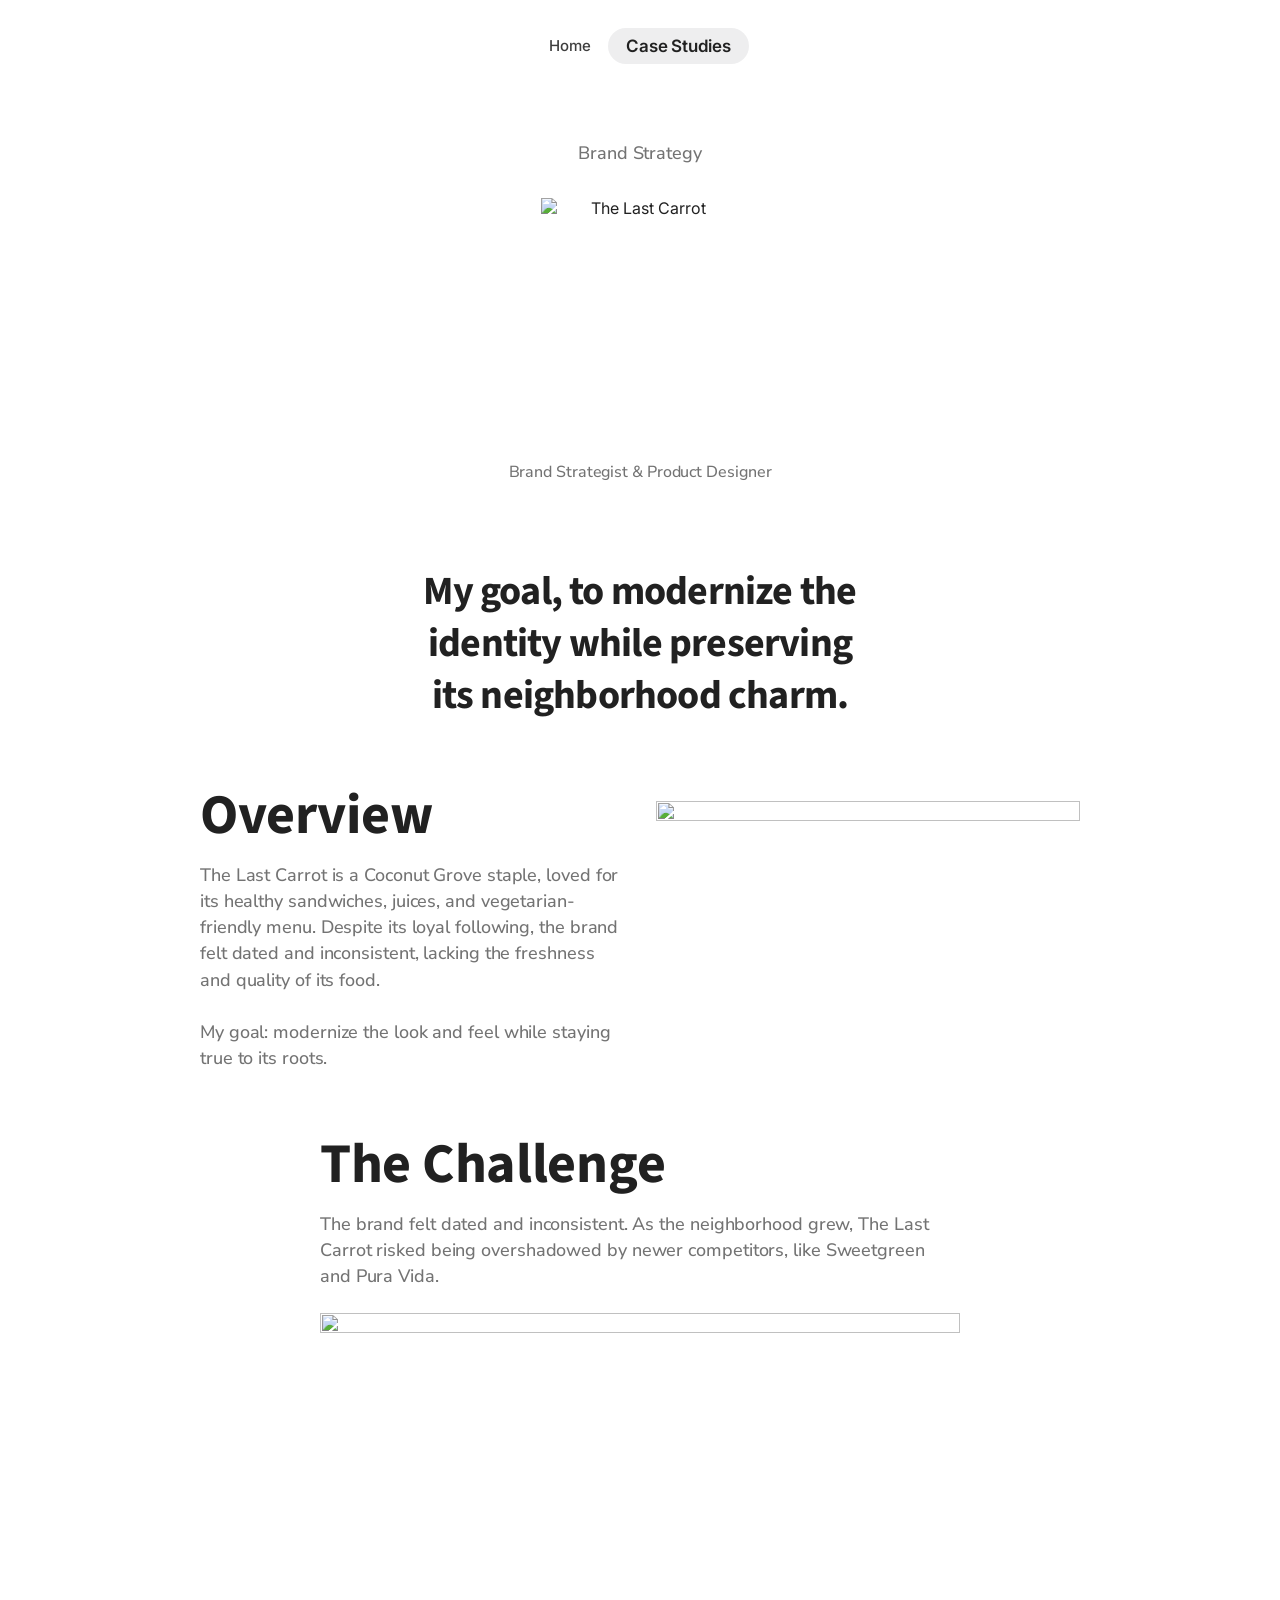
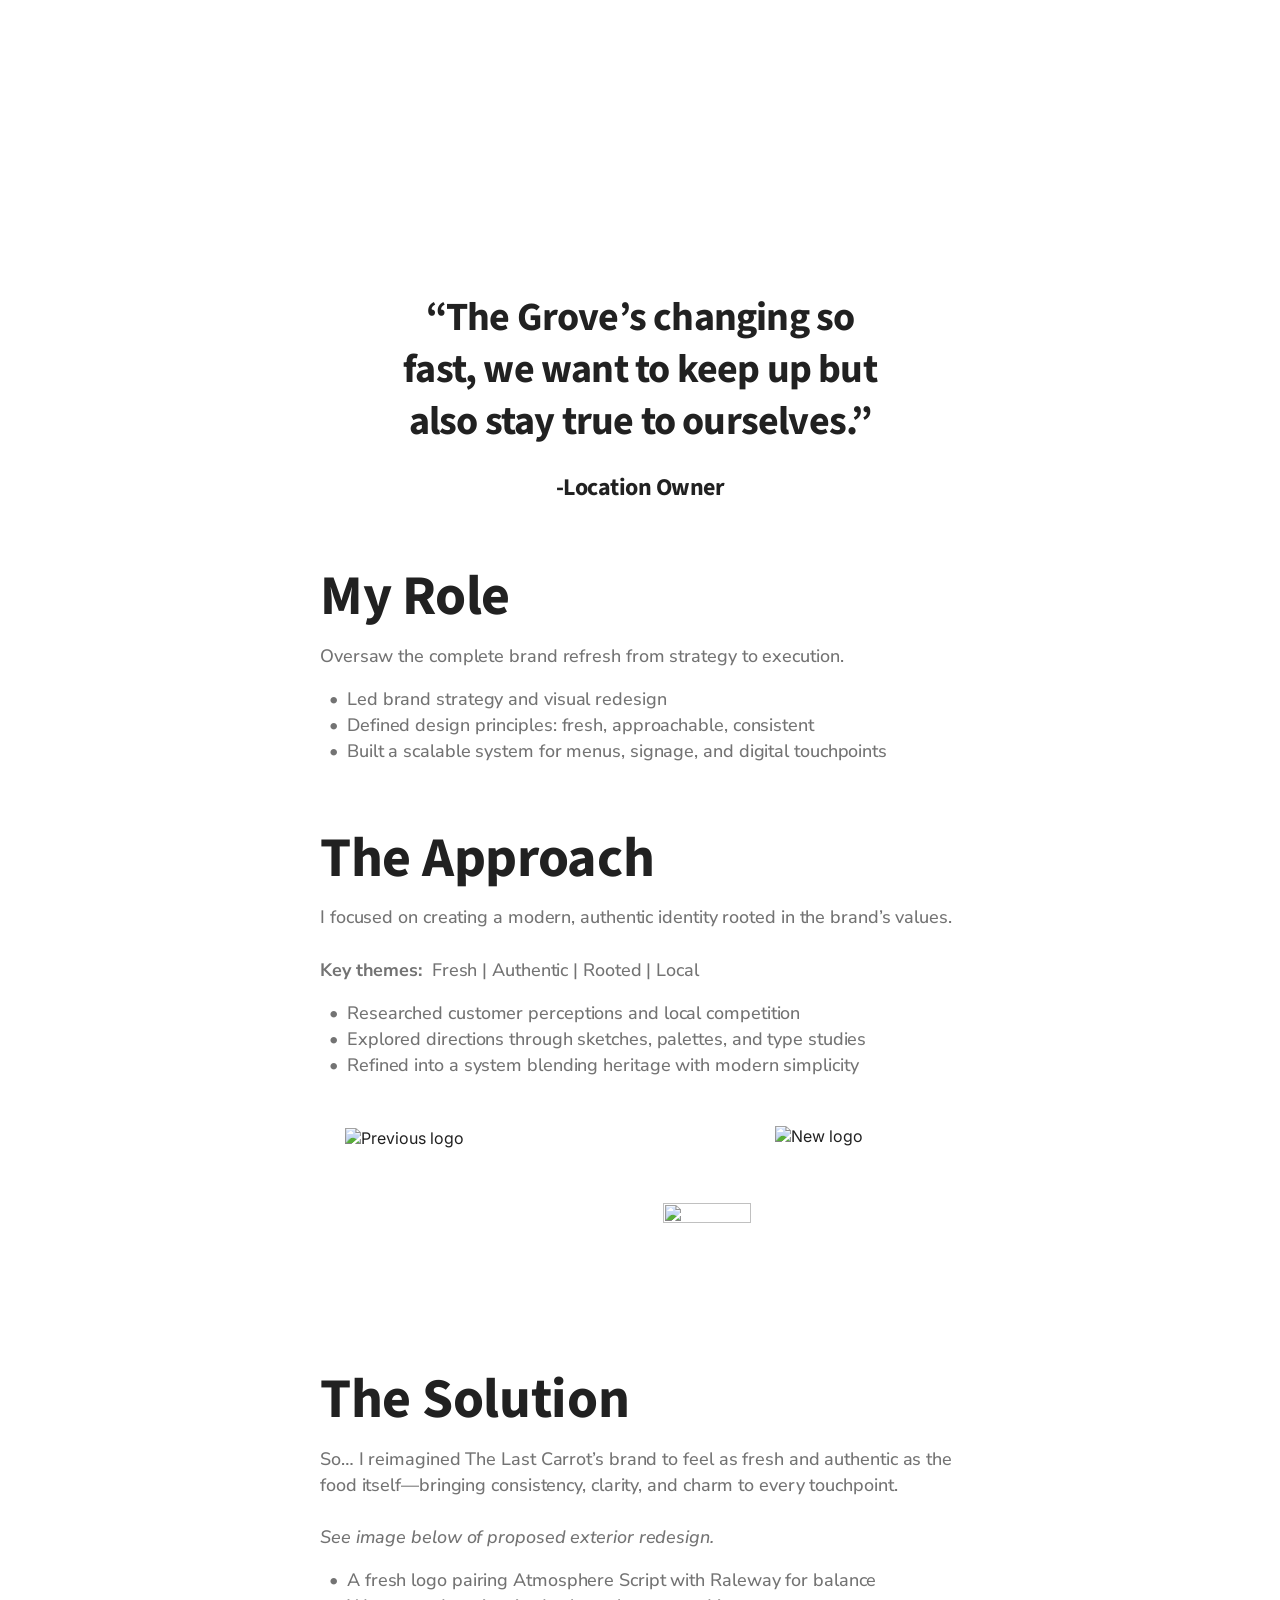
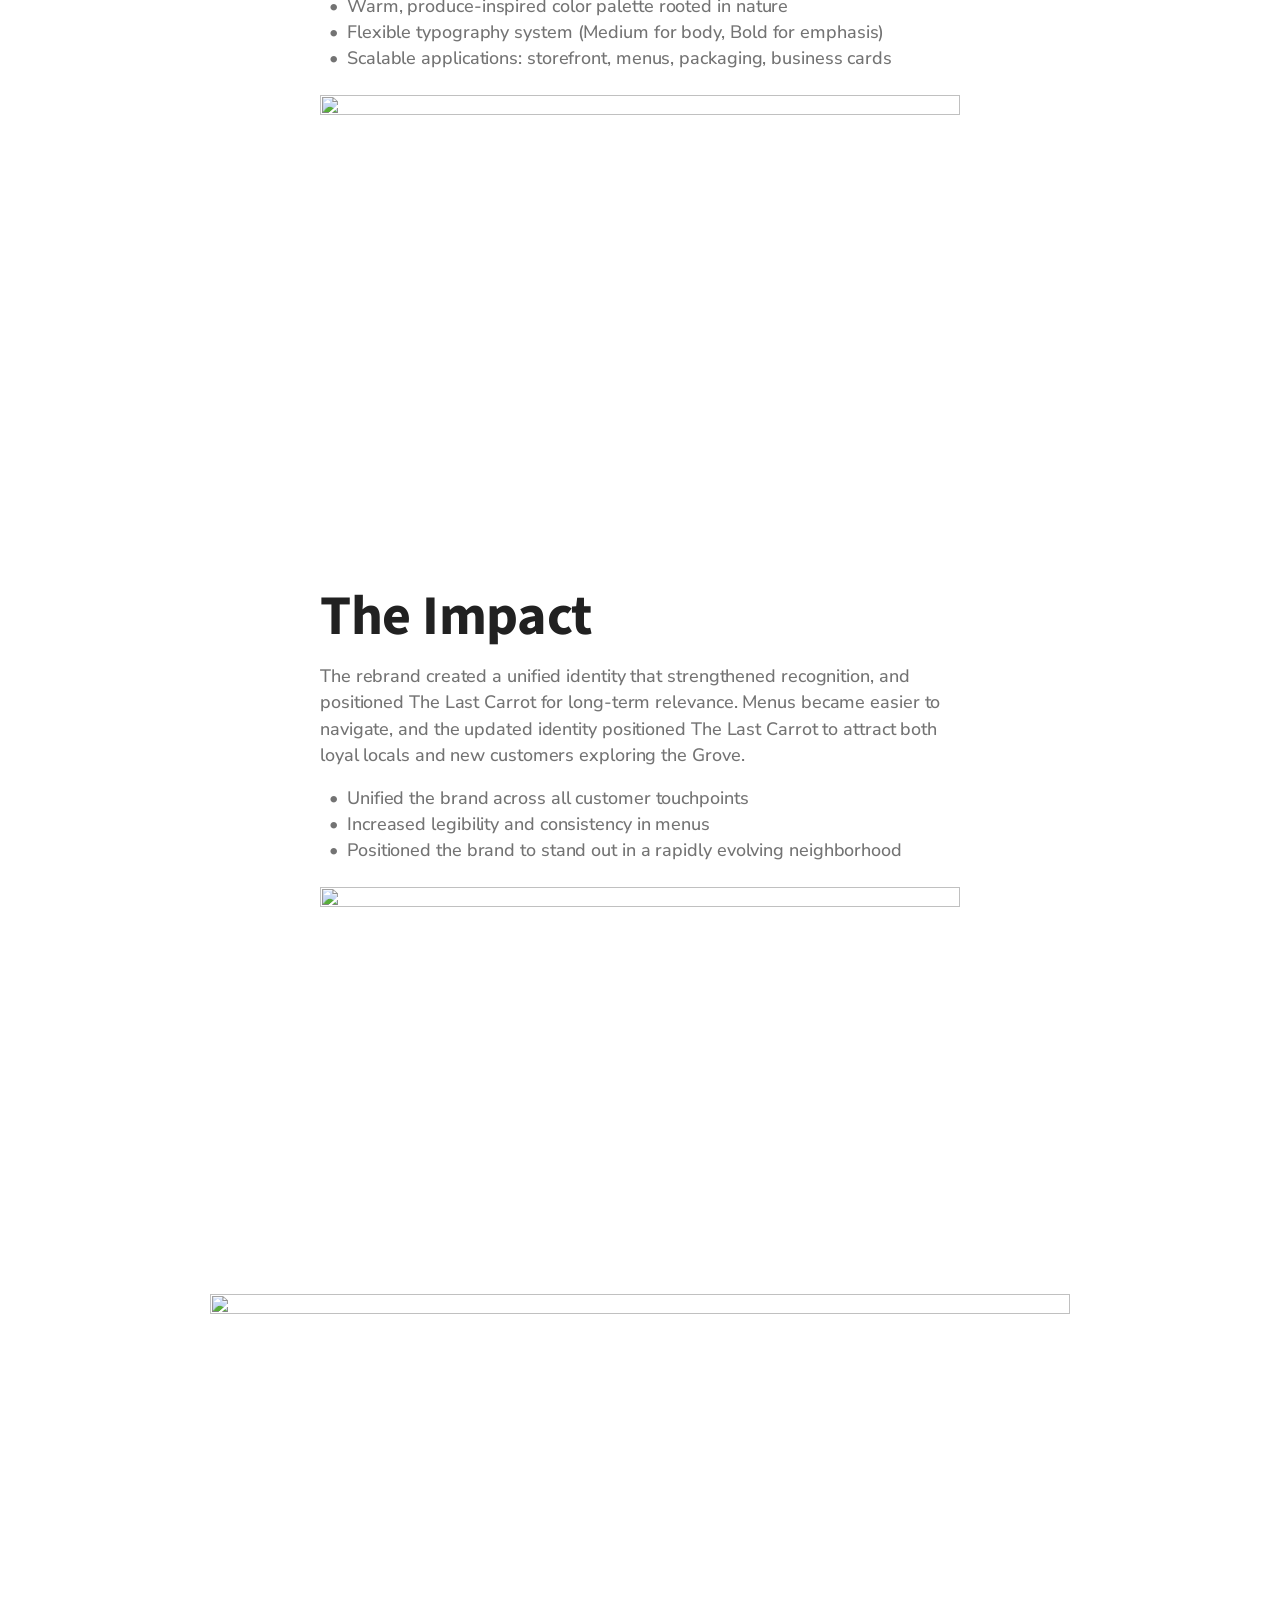
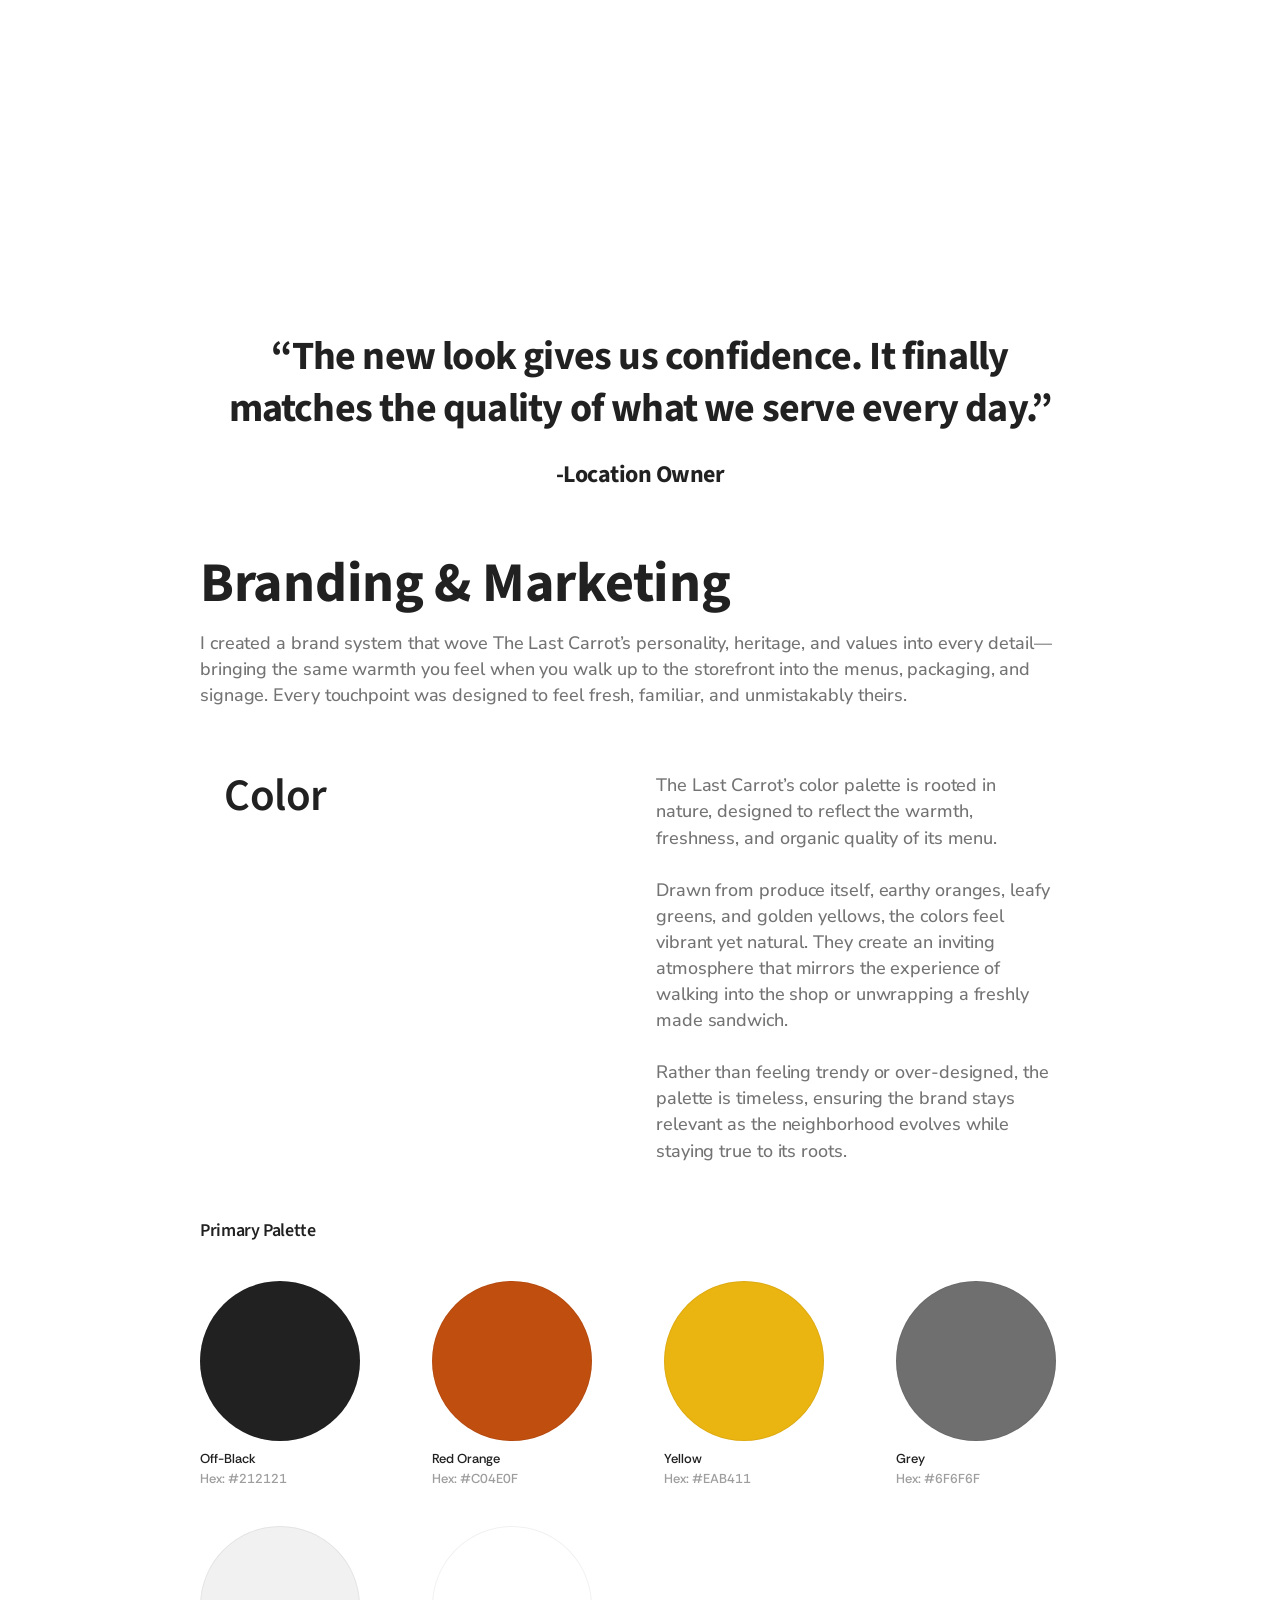
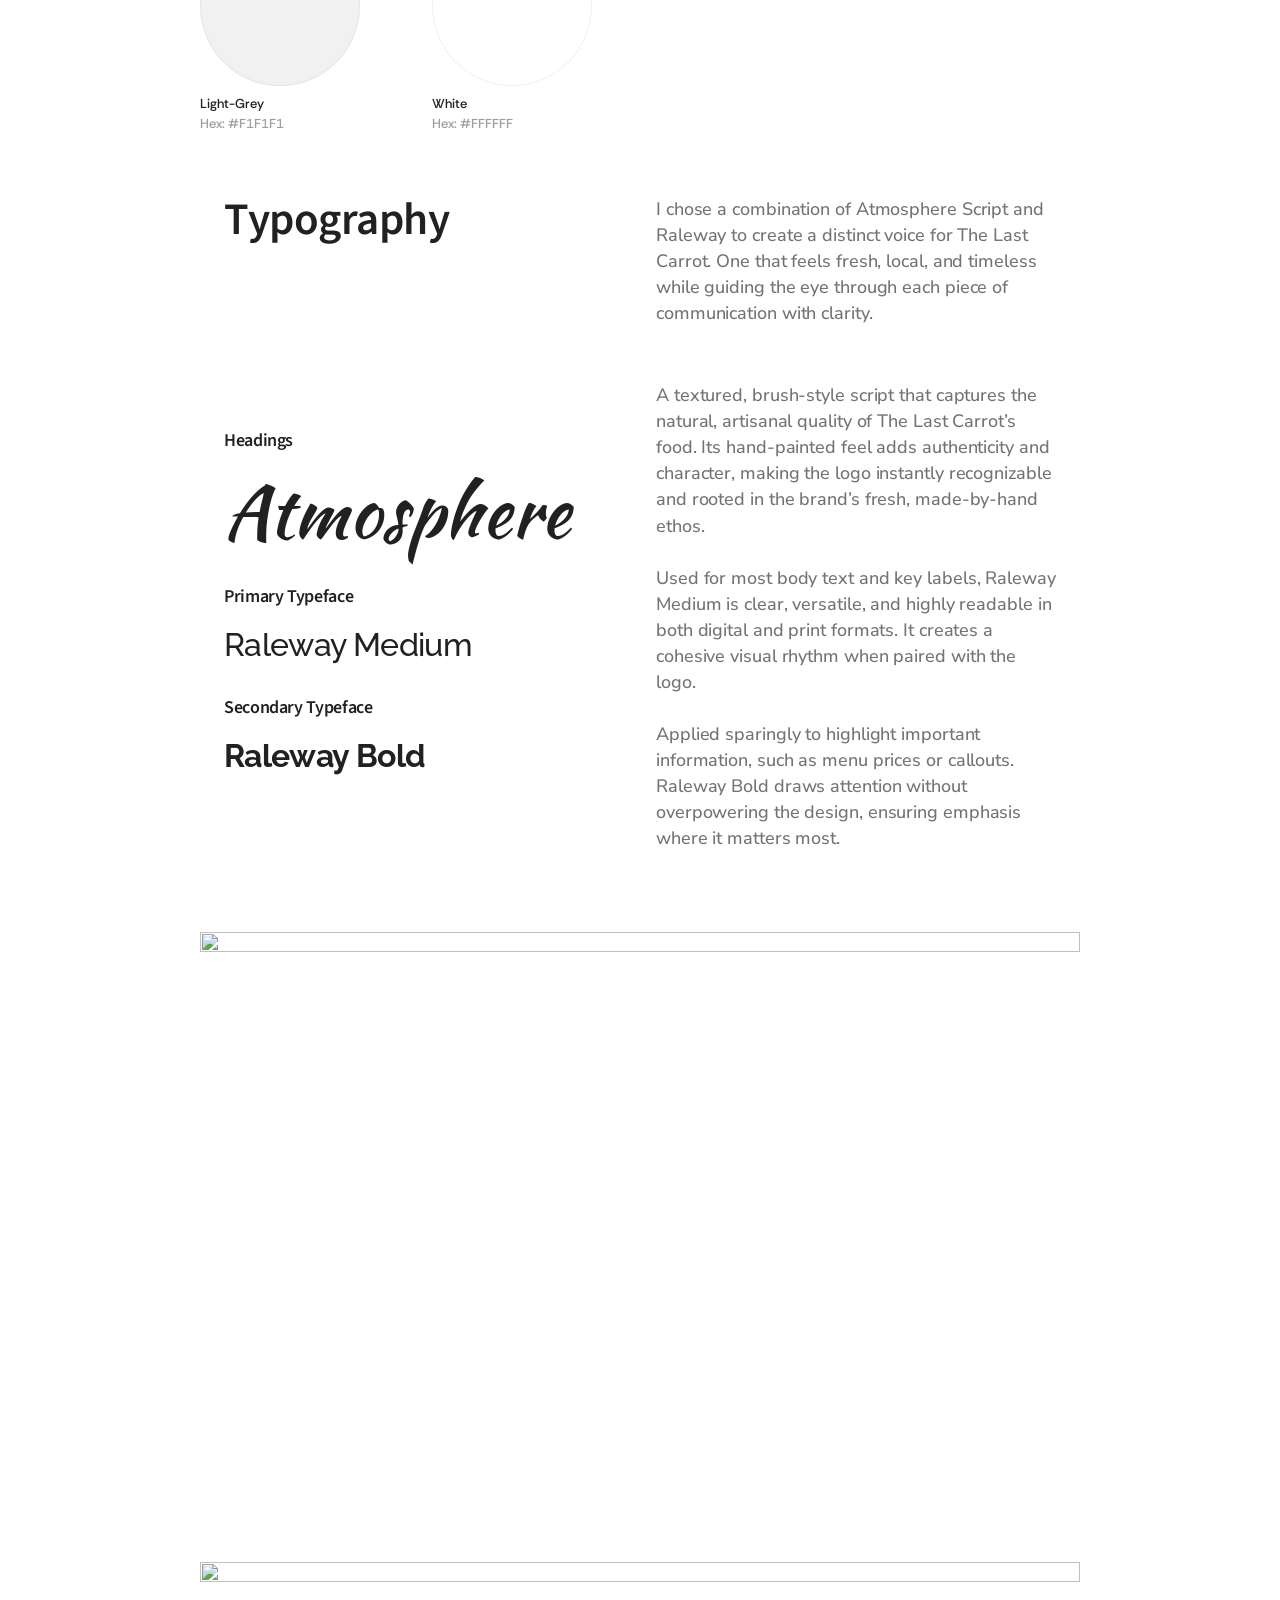
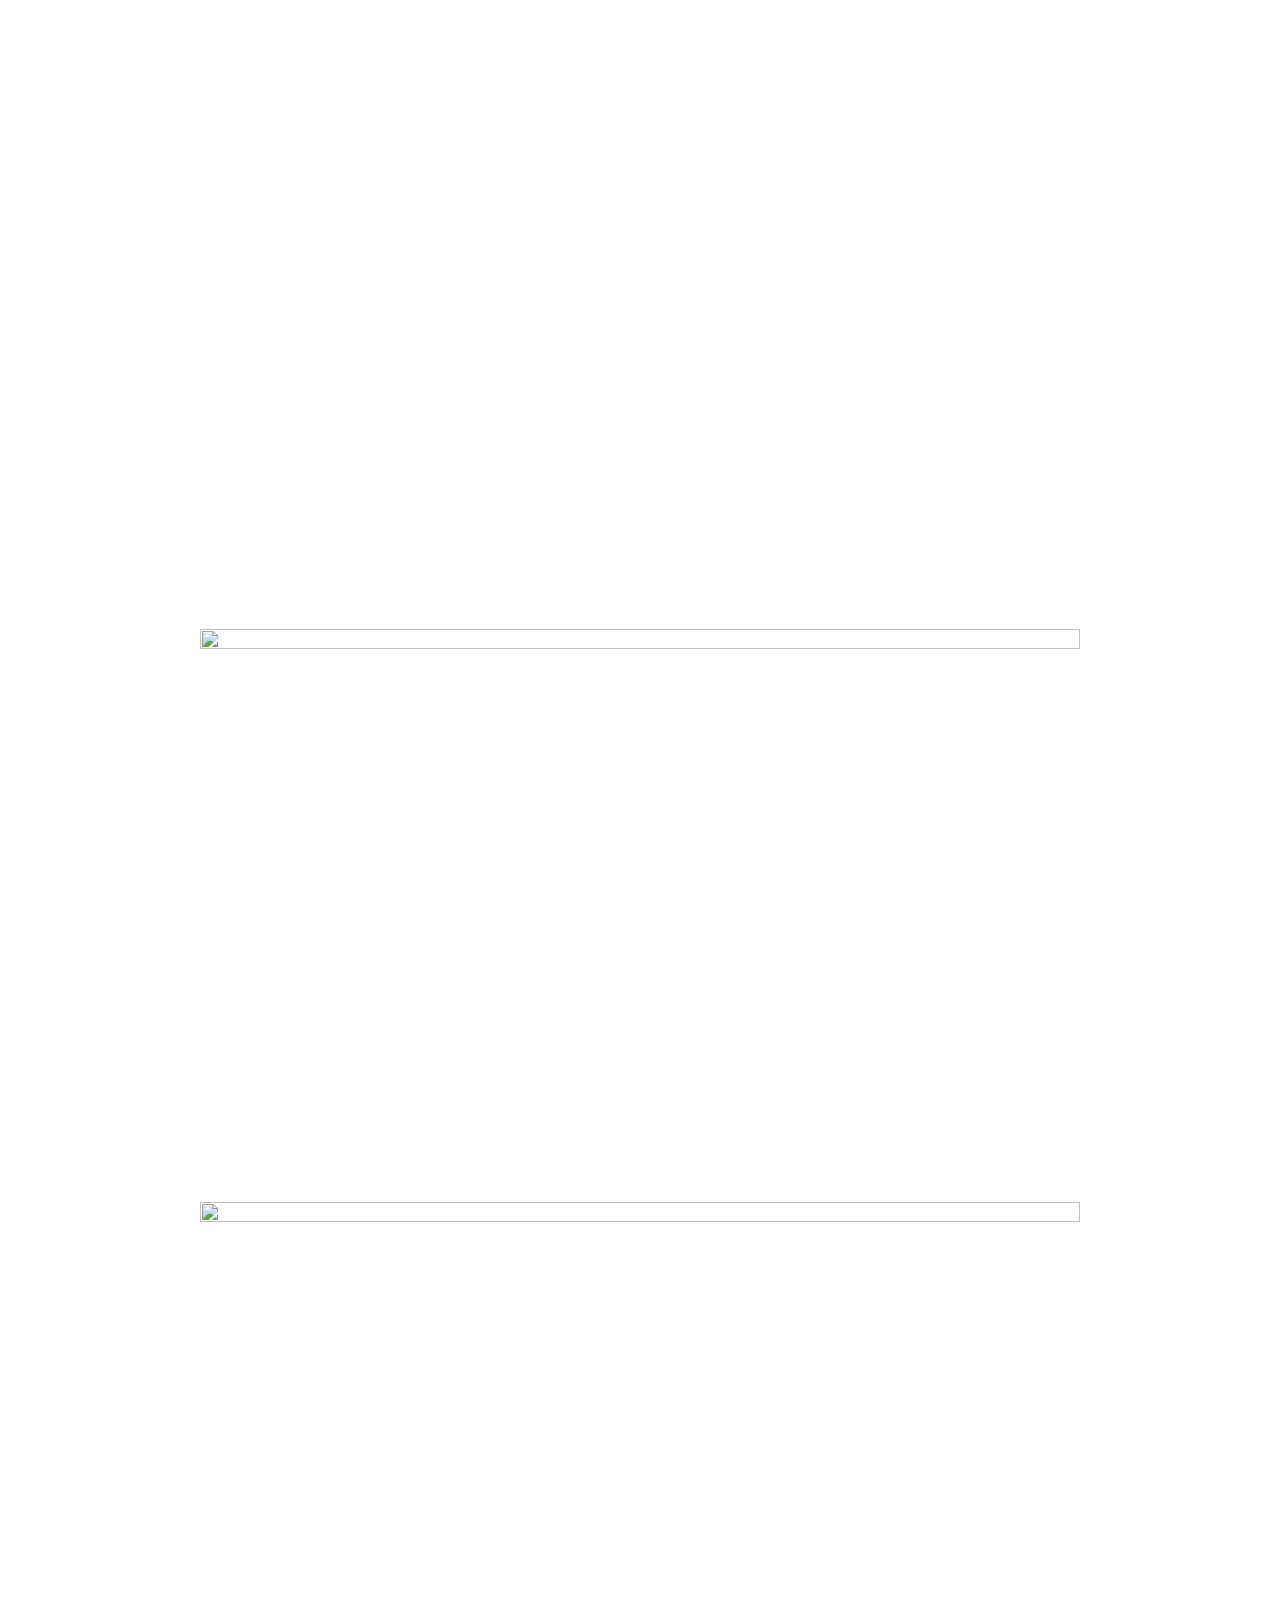
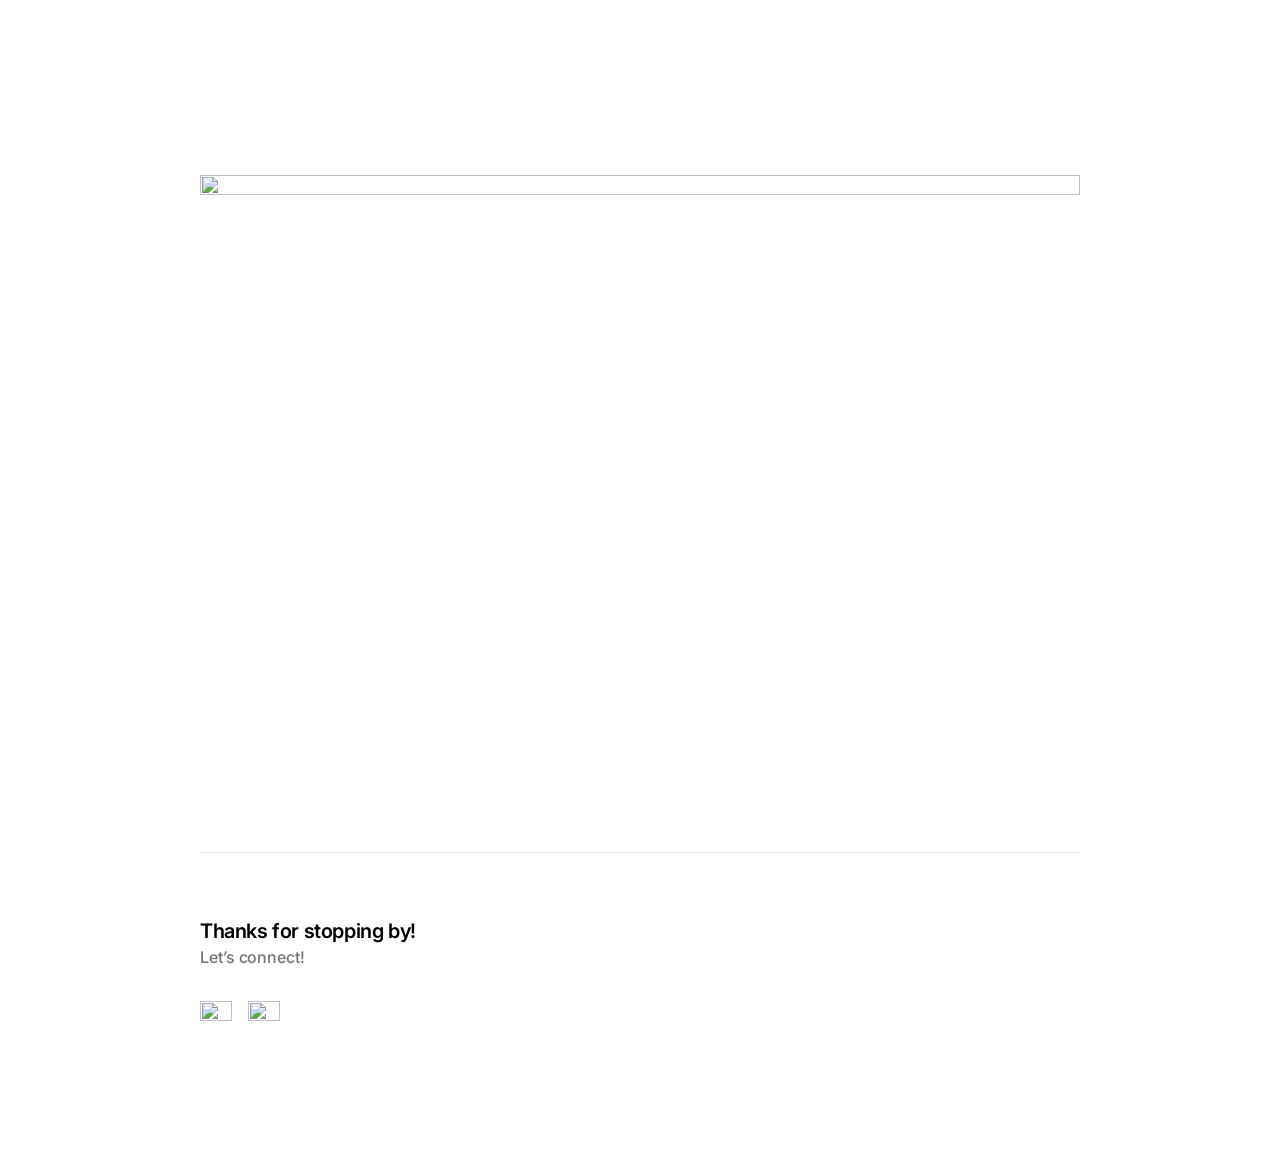
==== PORTFOLIO/brandstrategy.html @ c023d59c "Add files via upload" ====
<!DOCTYPE html>
<html lang="en"><head><meta charset="utf-8"><meta name="viewport" content="width=device-width,initial-scale=1">
<title>Darius Bounds</title><meta name="description" content="A collection of design and product content by Darius Bounds.">
<meta name="robots" content="noindex,nofollow,noarchive">
<link rel="preconnect" href="https://fonts.googleapis.com"><link rel="preconnect" href="https://fonts.gstatic.com" crossorigin><link rel="stylesheet" href="https://fonts.googleapis.com/css2?family=Inter:wght@400;500;600;700&family=Source+Sans+3:wght@400;600;700&family=Nunito+Sans:ital,wght@0,400;0,500;0,700;1,400&family=Rethink+Sans:wght@500&family=Abril+Fatface&family=Raleway:wght@500;700&family=Kaushan+Script&display=swap"><link rel="stylesheet" href="style.css"></head>
<body class="case"><a class="skip" href="#main">Skip to main content</a>
<header class="hd"><nav class="nav"><a href="index.html" class="">Home</a><details class="cs"><summary class="on">Case Studies</summary><div class="menu"><a href="joolep.html">Joolep</a><a href="datacmsgov.html">Data.CMS.gov</a><a href="videography.html">Videography</a><a href="brandstrategy.html">Brand strategy</a></div></details></nav></header>
<main id="main">
<header class="chd b"><p class="lbl">Brand Strategy</p><img src="https://dariusbounds.figma.site/_assets/v11/0ea1de14ad0556f40735d45712dfe91b40f085f2.png?h=512" width="199" height="245" class="clogo carrot" alt="The Last Carrot" loading="lazy"><p class="role2">Brand Strategist &amp; Product Designer</p>
<h2 class="tag nar">My goal, to modernize the identity while preserving its neighborhood charm.</h2></header>
<section class="col s ov"><div class="ovt"><h2>Overview</h2><p>The Last Carrot is a Coconut Grove staple, loved for its healthy sandwiches, juices, and vegetarian-friendly menu. Despite its loyal following, the brand felt dated and inconsistent, lacking the freshness and quality of its food.</p><p class="g">My goal: modernize the look and feel while staying true to its roots.</p></div><img src="https://dariusbounds.figma.site/_assets/v11/3df3d69a749ca291d67fcd7b8af7efea3429e700.png" width="416" height="250" class="ovi" alt="" loading="lazy"></section>
<section class="col s"><h2>The Challenge</h2><p>The brand felt dated and inconsistent. As the neighborhood grew, The Last Carrot risked being overshadowed by newer competitors, like Sweetgreen and Pura Vida.</p><img src="https://dariusbounds.figma.site/_assets/v11/deca16053b80a7797f5111f4290cd9d00a3cd971.png?w=1537" width="640" height="515" class="full" alt="" loading="lazy"></section>
<div class="col qt"><blockquote>“The Grove’s changing so fast, we want to keep up but also stay true to ourselves.”</blockquote><cite>-Location Owner</cite></div>
<section class="col s"><h2>My Role</h2><p>Oversaw the complete brand refresh from strategy to execution.</p><ul class="cl"><li>Led brand strategy and visual redesign</li><li>Defined design principles: fresh, approachable, consistent</li><li>Built a scalable system for menus, signage, and digital touchpoints</li></ul></section>
<section class="col s"><h2>The Approach</h2><p>I focused on creating a modern, authentic identity rooted in the brand’s values.</p><p class="kt"><b>Key themes:</b>&nbsp; Fresh | Authentic | Rooted | Local</p>
<ul class="cl"><li>Researched customer perceptions and local competition</li><li>Explored directions through sketches, palettes, and type studies</li><li>Refined into a system blending heritage with modern simplicity</li></ul>
<div class="ba"><img src="https://dariusbounds.figma.site/_assets/v11/3df3d69a749ca291d67fcd7b8af7efea3429e700.png?w=885" width="430" height="258" alt="Previous logo" loading="lazy"><img src="https://dariusbounds.figma.site/_assets/v11/b3e6e9621a02f31a25b54aeb23b8e7439b9d4cc9.svg" width="88" height="25" class="arrow" alt="" loading="lazy"><img src="https://dariusbounds.figma.site/_assets/v11/0ea1de14ad0556f40735d45712dfe91b40f085f2.png?h=1024" width="232" height="261" class="newlogo" alt="New logo" loading="lazy"></div></section>
<section class="col s"><h2>The Solution</h2><p>So… I reimagined The Last Carrot’s brand to feel as fresh and authentic as the food itself—bringing consistency, clarity, and charm to every touchpoint.</p><p class="it">See image below of proposed exterior redesign.</p>
<ul class="cl"><li>A fresh logo pairing Atmosphere Script with Raleway for balance</li><li>Warm, produce-inspired color palette rooted in nature</li><li>Flexible typography system (Medium for body, Bold for emphasis)</li><li>Scalable applications: storefront, menus, packaging, business cards</li></ul><img src="https://dariusbounds.figma.site/_assets/v11/395b7a69fe6fb8fe433a971b2712aa9d9013e74d.png?w=1536" width="640" height="428" class="full" alt="" loading="lazy"></section>
<section class="col s"><h2>The Impact</h2><p>The rebrand created a unified identity that strengthened recognition, and positioned The Last Carrot for long-term relevance. Menus became easier to navigate, and the updated identity positioned The Last Carrot to attract both loyal locals and new customers exploring the Grove.</p>
<ul class="cl"><li>Unified the brand across all customer touchpoints</li><li>Increased legibility and consistency in menus</li><li>Positioned the brand to stand out in a rapidly evolving neighborhood</li></ul><img src="https://dariusbounds.figma.site/_assets/v11/f424f4d4291a1caf59be7103f8767e6facef95f4.png?w=1536" width="640" height="359" class="full" alt="" loading="lazy"><img src="https://dariusbounds.figma.site/_assets/v11/bb16d98b3fe95c60916c223136da57d591a02a9b.png?w=2065" width="860" height="573" class="bleed" alt="" loading="lazy"></section>
<div class="wide qt"><blockquote>“The new look gives us confidence. It finally matches the quality of what we serve every day.”</blockquote><cite>-Location Owner</cite></div>
<section class="wide s"><h2>Branding &amp; Marketing</h2><p>I created a brand system that wove The Last Carrot’s personality, heritage, and values into every detail—bringing the same warmth you feel when you walk up to the storefront into the menus, packaging, and signage. Every touchpoint was designed to feel fresh, familiar, and unmistakably theirs.</p>
<div class="wide two"><div class="l"><h3 class="h45">Color</h3></div><div class="r"><p>The Last Carrot’s color palette is rooted in nature, designed to reflect the warmth, freshness, and organic quality of its menu.</p><p class="g">Drawn from produce itself, earthy oranges, leafy greens, and golden yellows, the colors feel vibrant yet natural. They create an inviting atmosphere that mirrors the experience of walking into the shop or unwrapping a freshly made sandwich.</p><p class="g">Rather than feeling trendy or over-designed, the palette is timeless, ensuring the brand stays relevant as the neighborhood evolves while staying true to its roots.</p></div></div>
<h4 class="pp">Primary Palette</h4><div class="sw"><div><i style="background:#212121"></i><b>Off-Black</b><span>Hex: #212121</span></div><div><i style="background:#C04E0F"></i><b>Red Orange</b><span>Hex: #C04E0F</span></div><div><i style="background:#EAB411"></i><b>Yellow</b><span>Hex: #EAB411</span></div><div><i style="background:#6F6F6F"></i><b>Grey</b><span>Hex: #6F6F6F</span></div><div><i style="background:#F1F1F1"></i><b>Light-Grey</b><span>Hex: #F1F1F1</span></div><div><i style="background:#FFFFFF"></i><b>White</b><span>Hex: #FFFFFF</span></div></div>
<div class="wide two"><div class="l"><h3 class="h45">Typography</h3></div><div class="r"><p>I chose a combination of Atmosphere Script and Raleway to create a distinct voice for The Last Carrot. One that feels fresh, local, and timeless while guiding the eye through each piece of communication with clarity.</p></div></div>
<div class="wide two tyo"><div class="l"><h4>Headings</h4><div class="spec" style="font-family:'Kaushan Script',cursive;font-size:72px;letter-spacing:.7px;line-height:1.2">Atmosphere</div>
<h4 class="mt">Primary Typeface</h4><div class="spec" style="font-family:Raleway;font-weight:500;font-size:32px;letter-spacing:-.64px">Raleway Medium</div>
<h4 class="mt">Secondary Typeface</h4><div class="spec" style="font-family:Raleway;font-weight:700;font-size:32px;letter-spacing:-.64px">Raleway Bold</div></div>
<div class="r"><p>A textured, brush-style script that captures the natural, artisanal quality of The Last Carrot’s food. Its hand-painted feel adds authenticity and character, making the logo instantly recognizable and rooted in the brand’s fresh, made-by-hand ethos.</p><p>Used for most body text and key labels, Raleway Medium is clear, versatile, and highly readable in both digital and print formats. It creates a cohesive visual rhythm when paired with the logo.</p><p>Applied sparingly to highlight important information, such as menu prices or callouts. Raleway Bold draws attention without overpowering the design, ensuring emphasis where it matters most.</p></div></div>
<div class="stack gap80 last"><img src="https://dariusbounds.figma.site/_assets/v11/61cd5136564162c9d498b9b79048e04353ccd1ff.png" width="880" height="550" alt="" loading="lazy"><img src="https://dariusbounds.figma.site/_assets/v11/7648bb932578573ba2a34c0074560e07deb4d03d.png" width="880" height="587" alt="" loading="lazy"><img src="https://dariusbounds.figma.site/_assets/v11/b8560b95187ac1aad3c68d392aaff9c171dfb9ea.png" width="880" height="493" alt="" loading="lazy"><img src="https://dariusbounds.figma.site/_assets/v11/f424f4d4291a1caf59be7103f8767e6facef95f4.png" width="880" height="493" alt="" loading="lazy"><img src="https://dariusbounds.figma.site/_assets/v11/395b7a69fe6fb8fe433a971b2712aa9d9013e74d.png?w=2048" width="880" height="589" alt="" loading="lazy"></div></section><footer class="ft"><div class="col"><h3>Thanks for stopping by!</h3><p>Let’s connect!</p>
<div class="soc"><a href="https://www.instagram.com/dariusbounds/" aria-label="Instagram"><img src="https://dariusbounds.figma.site/_assets/v11/bcd5db3ff9b8a08abaaf349e0a3817153007b7b6.svg" width="32" height="32" alt="" loading="lazy"></a><a href="https://www.linkedin.com/in/dariusbounds" aria-label="LinkedIn"><img src="https://dariusbounds.figma.site/_assets/v11/1ad5e447793d734f975a2b9b88a0afc816dbe11e.svg" width="32" height="32" alt="" loading="lazy"></a></div></div></footer></main>
<script src="site.js" defer></script>
</body></html>
---- PORTFOLIO/style.css ----
/* Darius Bounds portfolio. Desktop values are measured from the live Figma site (1249px viewport); everything scales fluidly below that. */
:root{--ink:#212121;--g1:#737373;--g2:#3e3e3e;--g3:#9e9e9e;--pad:24px;--ease:cubic-bezier(.2,.7,.2,1)}
*{box-sizing:border-box;margin:0;padding:0}
html{scroll-behavior:smooth;-webkit-text-size-adjust:100%}
body{font-family:Inter,system-ui,-apple-system,"Segoe UI",sans-serif;color:var(--ink);background:#fff;-webkit-font-smoothing:antialiased;overflow-x:hidden}
img{display:block;max-width:100%;height:auto}
a{color:inherit;text-decoration:none}
button{font:inherit;color:inherit;background:none;border:0;cursor:pointer}
:focus-visible{outline:3px solid #2f6fed;outline-offset:3px;border-radius:8px}
.skip{position:absolute;left:12px;top:-60px;background:#000;color:#fff;padding:12px 16px;border-radius:12px;z-index:50}.skip:focus{top:12px}

/* header / nav */
.hd{position:sticky;top:0;z-index:30;height:92px;background:rgba(255,255,255,.92);backdrop-filter:saturate(1.4) blur(12px);-webkit-backdrop-filter:saturate(1.4) blur(12px);display:flex;justify-content:center;padding-top:28px}
.nav{display:flex;align-items:flex-start;position:relative}
.nav>a,.nav summary{height:36px;padding:0 18px;border-radius:100px;display:flex;align-items:center;font:500 15px/20px Inter;letter-spacing:-.23px;color:var(--g2);cursor:pointer;list-style:none;transition:background .2s}
.nav summary::-webkit-details-marker{display:none}
.nav>a:hover,.nav summary:hover{background:#f4f4f5}
.nav .on{background:#eeeeef;color:var(--ink);font-weight:600}
body.case .nav .on{font-size:17px}
.cs{position:relative}
.menu{position:absolute;top:44px;left:50%;transform:translateX(-50%);min-width:200px;background:#fff;border-radius:18px;padding:8px;box-shadow:0 12px 40px rgba(0,0,0,.14),0 0 0 1px rgba(0,0,0,.05);display:grid}
.menu a{padding:10px 14px;border-radius:12px;font:500 15px/20px Inter;color:var(--g2)}.menu a:hover{background:#f4f4f5;color:var(--ink)}

/* containers */
.col,.wide,.xwide{width:calc(100% - 2*var(--pad));margin-inline:auto}
.col{max-width:640px}.wide{max-width:880px}.xwide{max-width:1089px}
body.home .col{max-width:672px}

/* home hero */
.hero{padding-top:clamp(72px,23vw,288px)}
h1{font:600 clamp(44px,7.7vw,96px)/1.2 Inter;color:var(--ink);text-wrap:balance}
.sub{font:400 clamp(26px,4.5vw,56px)/1.214 Inter;margin-top:24px;text-wrap:balance}
.ctas{display:flex;align-items:center;flex-wrap:wrap;gap:12px 17px;margin-top:24px}
.ctas img{margin-right:-15px}
.pill-o{display:inline-flex;align-items:center;height:51px;padding:0 32px;border:2px solid var(--ink);border-radius:30px;font:500 clamp(18px,1.85vw,23px)/27px Inter;transition:background .2s,color .2s}
.pill-o:hover{background:var(--ink);color:#fff}
.open{font:500 clamp(18px,1.9vw,24px)/27px Inter;color:#61cf00}
.pill-d{display:inline-flex;align-items:center;height:41px;padding:0 28px;border-radius:30px;background:var(--ink);color:#fff;font:400 17.3px/27px Inter;transition:transform .2s var(--ease),background .2s}
.pill-d:hover{transform:translateY(-2px);background:#000}

/* carousel */
.know{margin-top:clamp(120px,29.5vw,368px)}
.know h2{font:600 clamp(36px,4.5vw,56px)/1.07 Inter;letter-spacing:-.28px}
.car-wrap{margin-top:48px;width:calc(50vw + 336px);position:relative}
.car{display:flex;gap:32px;overflow-x:auto;scroll-snap-type:x mandatory;scrollbar-width:none;overscroll-behavior-x:contain;padding:8px 0 56px;margin:-8px 0 -56px;cursor:grab;-webkit-overflow-scrolling:touch}
.car::-webkit-scrollbar{display:none}
.car.drag{cursor:grabbing;scroll-snap-type:none;scroll-behavior:auto;user-select:none}
.car.drag img{pointer-events:none}
.card{position:relative;flex:0 0 320px;height:500px;border-radius:28px;overflow:hidden;scroll-snap-align:start;box-shadow:0 18px 40px -12px rgba(0,0,0,.35);transition:transform .35s var(--ease),box-shadow .35s var(--ease);isolation:isolate}
.card:hover{transform:translateY(-6px);box-shadow:0 28px 50px -14px rgba(0,0,0,.4)}
.card .bg{position:absolute;inset:0;width:100%;height:100%;object-fit:cover;z-index:-2;-webkit-user-drag:none}
.card .bg.off{inset:auto;left:-193px;top:-7px;width:771px;height:539px;max-width:none;object-fit:fill}
.card .shade{position:absolute;inset:0;background:rgba(0,0,0,.32);z-index:-1}
.card::after{content:"";position:absolute;inset:0;background:linear-gradient(180deg,rgba(0,0,0,.28),rgba(0,0,0,0) 45%);z-index:-1;pointer-events:none}
.ct{position:absolute;left:24px;right:24px;top:24px;color:#fff;text-shadow:0 1px 14px rgba(0,0,0,.25)}
.ct .k{font:500 20px/normal Inter;letter-spacing:-.25px}
.ct .b{font:700 24px/30px Inter;letter-spacing:.25px;margin-top:4px}
.car-ctl{display:flex;align-items:center;justify-content:space-between;gap:16px;margin-top:48px;width:min(100%,672px)}
.dots{display:flex;gap:8px}
.dot{width:8px;height:8px;border-radius:8px;background:#d6d6db;transition:width .3s var(--ease),background .3s;padding:0}
.dot.on{width:24px;background:var(--ink)}
.car-ctl .btns{display:flex;gap:20px}
.car-btn{width:36px;height:36px;border-radius:18px;background:#e8e8ed;display:grid;place-items:center;transition:background .2s,opacity .2s,transform .2s}
.car-btn:hover:not(:disabled){background:#d9d9e0;transform:scale(1.06)}
.car-btn:disabled{opacity:.45;cursor:default}

/* projects */
.projects{margin-top:136px}
.proj{display:flex;flex-direction:column;align-items:flex-start}
.proj+.proj{margin-top:clamp(96px,17vw,216px)}
.proj .role{font:400 20px/normal Inter;color:var(--g1);margin-top:32px}
.proj .lg+.role{margin-top:32px}
.proj .desc{font:500 21px/28px Inter;max-width:420px;margin-top:8px}
.proj .desc.big{font:400 24px/30px Inter;margin-top:7px}
.proj .pill-d{margin-top:32px}
.proj .pt{font:500 clamp(36px,3.85vw,48px)/1.2 Inter}
.proj.p4 .role{margin-top:24px}.proj.p4 .pill-d{margin-top:24px}
.badge{display:flex;align-items:center;gap:15px;margin-top:32px}
.badge p{font:500 18px/21.6px Nunito Sans;color:var(--g3);letter-spacing:-.09px;max-width:144px}
.pimg{width:100%;margin-top:55px}.p2 .pimg{margin-top:0;margin-bottom:57px}
.p2 .lg{max-width:100%}
.proj img[class^=wide9]{margin-top:29px;max-width:none;width:min(956px,100vw - 40px);margin-left:50%;align-self:flex-start;transform:translateX(-50%)}
.proj .wide937{width:min(937px,100vw - 40px);margin-top:67px}
.proj{position:relative}.proj .wide956,.proj .wide937{margin-left:calc(336px - min(var(--bw,478px),50vw - 20px))}
.wide956{--bw:478px}.wide937{--bw:468px}
@media(max-width:728px){.proj .wide956,.proj .wide937{margin-left:0;width:100%}}
.projects img{border-radius:0}

/* experience */
.exp{margin-top:135px}
.rule{width:100%;height:1px}
.x{font:600 clamp(48px,7.7vw,96px)/1.2 Inter;margin-top:88px}
.job{margin-top:52px}.x+.job{margin-top:56px}
.job h3{font:600 24px/normal Inter}
.meta{font:400 20px/normal Inter;color:var(--g1);margin-top:3px}
.bl{list-style:none;margin-top:28px}
.bl li{position:relative;padding-left:36px;font:400 clamp(17px,1.92vw,24px)/1.6 Inter;color:var(--g2)}
.bl li::before{content:"•";position:absolute;left:10px}
.skills h3{font:600 24px/normal Inter}
.sk{font:400 clamp(16px,1.6vw,20px)/1.6 Inter;color:var(--g2);margin-top:20px}
.sk span{display:inline-block}
.skills h3+.sk{margin-top:23px}

/* footer */
.ft{margin-top:88px;padding-bottom:141px}
.ft .col{border-top:1px solid rgba(0,0,0,.1);padding-top:64px}
.ft h3{font:600 20px/29px Inter;letter-spacing:-.4px;color:#000}
.ft p{font:500 16px/23.2px Inter;color:rgba(0,0,0,.55);letter-spacing:-.08px}
.soc{display:flex;gap:16px;margin-top:32px}.soc a{transition:transform .2s}.soc a:hover{transform:translateY(-2px)}
.case .ft .col{max-width:880px}

/* case study pages */
.chd{display:flex;flex-direction:column;align-items:center;text-align:center;padding:48px var(--pad) 0}
.lbl{font:500 18px/26.1px "Nunito Sans";color:var(--g1);letter-spacing:-.09px}
.clogo{margin-top:32px;max-width:100%}
.role2{font:500 16px/27.2px "Nunito Sans";color:var(--g1);margin-top:16px}
.hero540,.hero560,.hero800{margin-top:98px;max-width:100%}.hero540{width:540px}.hero560{width:560px;margin-top:75px}.hero800{width:800px;margin-top:98px}
.d2 .role2{margin-top:8px}
.tag{font:700 clamp(28px,3.2vw,40px)/1.3 "Source Sans 3";letter-spacing:-.8px;color:var(--ink);margin-top:56px;max-width:880px;text-wrap:balance}
.tag.nar{max-width:480px;margin-top:80px}
.chd .badge.c{margin-top:8px}
.badge.c{justify-content:center}.badge.c p{text-align:left}
.vt{font:600 clamp(36px,3.85vw,48px)/1.2 Inter;margin-top:32px}
.chd.b .clogo{margin-top:32px}
.chd.b .role2{margin-top:16px}
.carrot{width:199px}
.s{margin-top:64px}.s.first{margin-top:56px}.s.last{margin-bottom:0}
h2{font:700 clamp(34px,4.5vw,56px)/1.07 "Source Sans 3";letter-spacing:-.28px;color:var(--ink)}
.s h2+p,.s h2+ul{margin-top:16px}
p{font:500 18px/1.45 "Nunito Sans";letter-spacing:-.09px}
body.case p{color:var(--g1)}
.sub{color:var(--ink)}
.s p{margin-top:16px}.s h2+p{margin-top:16px}.s p.g,.s p+p{margin-top:26px}
.s .g{color:var(--g1)}
.cl{list-style:none;margin-top:17px}
.cl li{position:relative;padding-left:27px;font:500 18px/1.45 "Nunito Sans";letter-spacing:-.09px;color:var(--g1)}
.cl li::before{content:"•";position:absolute;left:9px}
.cl li b{font-weight:700;color:var(--g2)}
.full{width:100%;margin-top:24px}
.bleed{max-width:none;width:min(899px,100vw - 40px);margin:48px 0 0 50%;transform:translateX(-50%)}
.s .bleed{margin-top:48px}
.col .bleed{width:min(860px,100vw - 40px)}
.prob{position:relative}
.prob .phone{float:right;width:min(186px,34%);margin:0 -17px 8px 24px;shape-outside:margin-box}
.prob h2,.prob p,.prob .cl{max-width:none}
.qt{margin-top:64px;text-align:center}
blockquote{font:700 clamp(26px,3.2vw,40px)/1.3 "Source Sans 3";letter-spacing:-.8px;color:var(--ink);text-wrap:balance}
.bq2{font-family:Inter;font-weight:700}
cite{display:block;font:700 24px/1.3 "Source Sans 3";letter-spacing:-.48px;font-style:normal;color:var(--ink);margin-top:24px}
.qt.last{margin-bottom:0}
h4{font:600 18px/21.6px "Source Sans 3";letter-spacing:-.36px;color:var(--ink)}
.s h4{margin-top:48px}.s h3.plat+p{margin-top:16px}.s h4+p{margin-top:12px}.pp{margin-top:56px!important}
h3.plat{font:700 clamp(28px,3vw,36px)/1.2 "Source Sans 3";letter-spacing:-.5px;margin-top:64px}
h3.plat .live{display:inline-block;vertical-align:middle;margin-left:10px;padding:3px 12px;border-radius:100px;background:#e9f9db;color:#3a8c00;font:600 14px/20px Inter;letter-spacing:0}
.row{display:grid;gap:5px;margin-top:24px}
.row img{width:100%;height:auto}
.ph4{grid-template-columns:repeat(4,1fr)}
.ph3{grid-template-columns:repeat(3,1fr);gap:17px;margin-top:40px}
.ico{grid-template-columns:repeat(4,140px);justify-content:space-between;gap:16px;margin-top:24px}
.store{grid-template-columns:repeat(4,1fr);gap:16px}.store img{border-radius:4px}
.two2{grid-template-columns:1fr 1fr;gap:0;margin-top:24px}
.stack{display:grid;gap:16px;margin-top:24px}.stack.gap80{gap:80px;margin-top:80px}.stack img{width:100%}
.em{display:flex;gap:24px;align-items:flex-end;margin-top:24px}.em>div:first-child{flex:660 1 0}.em>div:last-child{flex:196 1 0}
.two{display:grid;grid-template-columns:1fr 1fr;gap:32px;margin-top:64px;align-items:start}
.two .r p{margin-top:0}.two .r p+p{margin-top:26px}
.h45{font:600 clamp(32px,3.6vw,45px)/1.1 "Source Sans 3";letter-spacing:-.45px}
.h48{font:600 clamp(32px,3.85vw,48px)/1.1 "Source Sans 3";letter-spacing:-.48px}
.h40{font:500 clamp(28px,3.2vw,40px)/1 "Nunito Sans";letter-spacing:-.28px;margin-top:24px}
.sw{display:grid;grid-template-columns:repeat(4,1fr);gap:40px 48px;margin-top:40px}
.sw i{display:block;aspect-ratio:1;border-radius:50%;max-width:160px;width:100%;box-shadow:inset 0 0 0 1px rgba(0,0,0,.06)}
.sw b,.sw span{display:block;font:500 13px/15.6px "Rethink Sans";letter-spacing:-.017px}
.sw b{margin-top:10px;color:var(--ink)}.sw span{color:var(--g3);margin-top:4px}
.tyo{margin-top:56px}.tyo .l{display:block}.tyo .mt{margin-top:32px}
.tyo h4{font:600 18px/21.6px "Source Sans 3"}
.spec{margin-top:16px;color:var(--ink);line-height:1.3;word-break:break-word}
.opt{font:400 14px/16.8px "Source Sans 3";letter-spacing:-.28px;color:var(--g3);margin-top:8px!important}
.rd{width:100%;margin-bottom:24px}
.ov{display:grid;grid-template-columns:1fr 1fr;gap:32px;align-items:center;max-width:880px}
.ov .ovi{width:100%}
.kt{margin-top:16px}.it{font-style:italic}
.ba{display:flex;align-items:center;justify-content:center;gap:24px;margin-top:48px;flex-wrap:nowrap}
.ba img{min-width:0;flex:0 1 auto}.ba .arrow{flex:0 0 auto;width:min(88px,12vw)}
.ba img:first-child{width:46%}.ba .newlogo{width:25%}
.yt{position:relative;margin-top:32px;aspect-ratio:16/9;border-radius:0;overflow:hidden;background:#f2f2f2}
.yt iframe{position:absolute;inset:0;width:100%;height:100%;border:0}
.vh{font:600 24px/1.2 Inter;letter-spacing:-.48px;margin-top:48px}.vh.m{margin-top:96px}
.s h2+.vh{margin-top:40px}.vh+p{margin-top:16px!important}
.ph{display:grid;place-items:center;min-height:240px;padding:24px;text-align:center;color:var(--g1);font:600 16px/1.4 "Nunito Sans";background:repeating-linear-gradient(45deg,#fafafa,#fafafa 12px,#f3f3f3 12px,#f3f3f3 24px);border:1.5px dashed #d0d0d0;border-radius:16px;margin-top:24px}
.ph small{display:block;font-weight:400;margin-top:6px;color:var(--g3)}

/* data.cms.gov tabs + kpis */
.tabs{position:sticky;top:92px;z-index:20;display:flex;gap:8px;justify-content:center;flex-wrap:wrap;padding:24px var(--pad) 16px;margin-top:56px;background:linear-gradient(#fff 75%,rgba(255,255,255,0))}
.tabs [role=tab]{height:44px;padding:0 24px;border-radius:100px;background:#f4f4f5;font:500 17px/20px Inter;letter-spacing:-.23px;color:var(--g2);transition:background .2s,color .2s}
.tabs [role=tab]:hover{background:#e9e9eb}
.tabs [role=tab][aria-selected=true]{background:var(--ink);color:#fff;font-weight:600}
[role=tabpanel]{animation:fade .35s var(--ease)}[hidden]{display:none!important}
@keyframes fade{from{opacity:0;transform:translateY(8px)}to{opacity:1;transform:none}}
.kpis{display:grid;grid-template-columns:repeat(3,1fr);gap:16px;margin-top:24px}
.kpi{background:#f5f5f7;border-radius:24px;padding:28px 24px;display:flex;flex-direction:column;gap:8px}
.kpi b{font:700 clamp(30px,3.8vw,48px)/1.1 "Source Sans 3";letter-spacing:-.8px;color:var(--ink)}
.kpi span{font:500 16px/1.4 "Nunito Sans";color:var(--g1)}
.kpi:first-child{background:var(--ink)}.kpi:first-child b{color:#fff}.kpi:first-child span{color:#cfcfd4}
.chart{margin-top:24px}.chart .full{margin-top:0}
.shot{border:1px solid #ececec;border-radius:14px}
.cap{font:500 15px/1.4 "Nunito Sans"!important;color:var(--g3)!important;margin-top:10px!important;text-align:center}
.div{border-top:0}

/* tablet */
@media(max-width:1000px){
  .car-wrap{width:calc(100vw - (100vw - 100%)/2 - var(--pad))}
  body.home .car-wrap{width:calc(100% + (100vw - 100%)/2)}
  .two{grid-template-columns:1fr;gap:20px;margin-top:48px}
  .ov{grid-template-columns:1fr}
  .sw{grid-template-columns:repeat(3,1fr)}
  .kpis{grid-template-columns:1fr}
}
/* phone */
@media(max-width:700px){
  :root{--pad:20px}
  .hd{height:76px;padding-top:20px}.tabs{top:76px}
  .nav>a,.nav summary{padding:0 14px}
  .hero{padding-top:64px}
  .ctas img{margin-right:-12px}
  .car-wrap{width:calc(100% + var(--pad))}
  .card{flex-basis:min(78vw,320px);height:min(118vw,500px)}
  .card .bg.off{left:-60%;top:-2%;width:240%;height:104%}
  .ct .b{font-size:22px;line-height:28px}
  .car-ctl{margin-top:28px}
  .projects{margin-top:88px}
  .proj .desc{font-size:19px;line-height:26px}.proj .desc.big{font-size:21px}
  .exp{margin-top:88px}.x{margin-top:56px}
  .bl li{padding-left:24px}.bl li::before{left:6px}
  .cl li{padding-left:22px}.cl li::before{left:6px}
  .ft{margin-top:56px;padding-bottom:72px}.ft .col{padding-top:40px}
  .hero540,.hero560,.hero800{margin-top:56px;width:100%}
  .chd{padding-top:32px}
  .tag{margin-top:40px}.tag.nar{margin-top:48px}
  .s{margin-top:48px}.qt{margin-top:48px}
  .prob .phone{float:none;width:55%;margin:24px auto 0}
  .ph4{grid-template-columns:repeat(2,1fr);gap:8px}
  .ph3{gap:8px}
  .ico{grid-template-columns:repeat(2,1fr);justify-items:center;gap:16px}
  .ico img{width:min(140px,100%)}
  .store{grid-template-columns:repeat(2,1fr);gap:10px}
  .two2{grid-template-columns:1fr}
  .sw{grid-template-columns:repeat(2,1fr);gap:28px 20px}
  .em{flex-direction:column;align-items:stretch}.em>div:last-child{width:45%}
  .ba{gap:10px}.ba .arrow{width:9vw}
  .stack.gap80{gap:28px;margin-top:40px}
  .vh{font-size:21px}.vh.m{margin-top:64px}
  .tabs [role=tab]{height:40px;padding:0 18px;font-size:15px}
  .kpi{padding:22px 20px}
  cite{font-size:20px}
  .badge p{font-size:16px}
}
@media(prefers-reduced-motion:reduce){*{animation:none!important;transition:none!important;scroll-behavior:auto!important}}
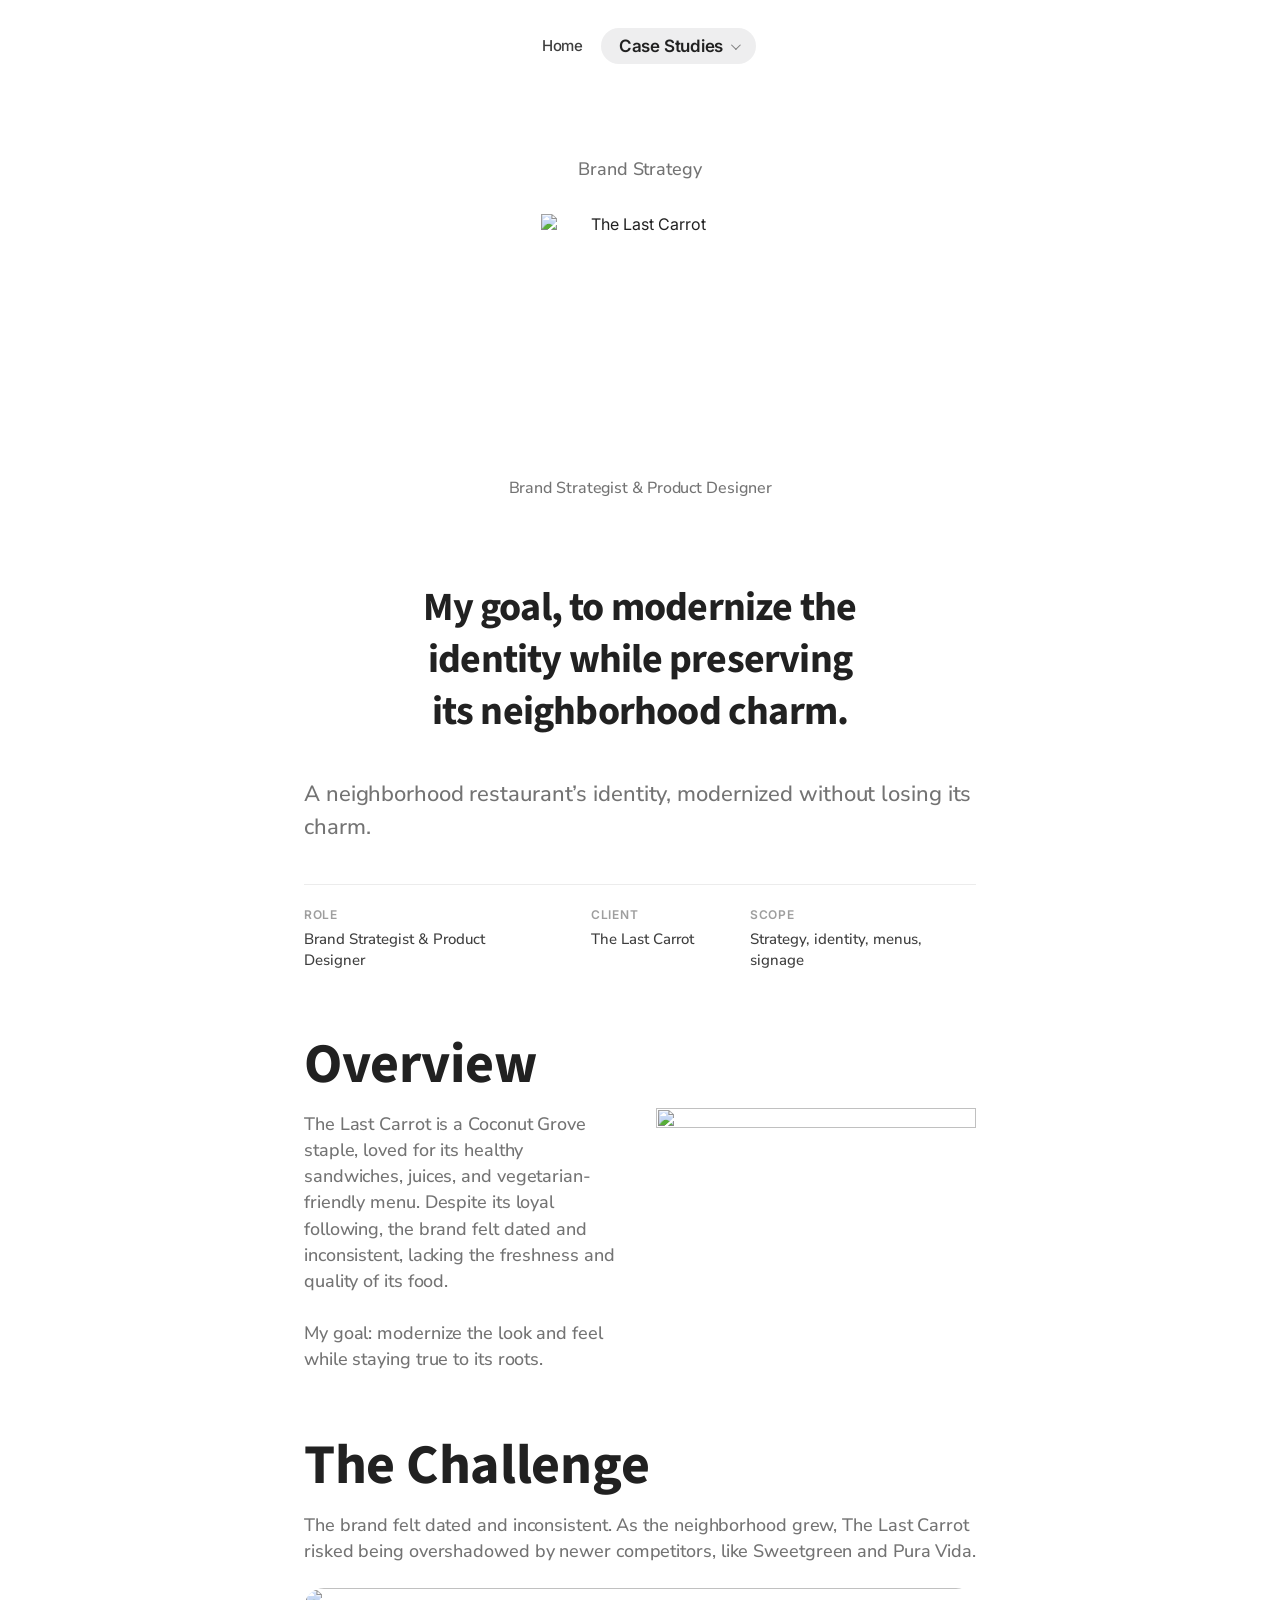
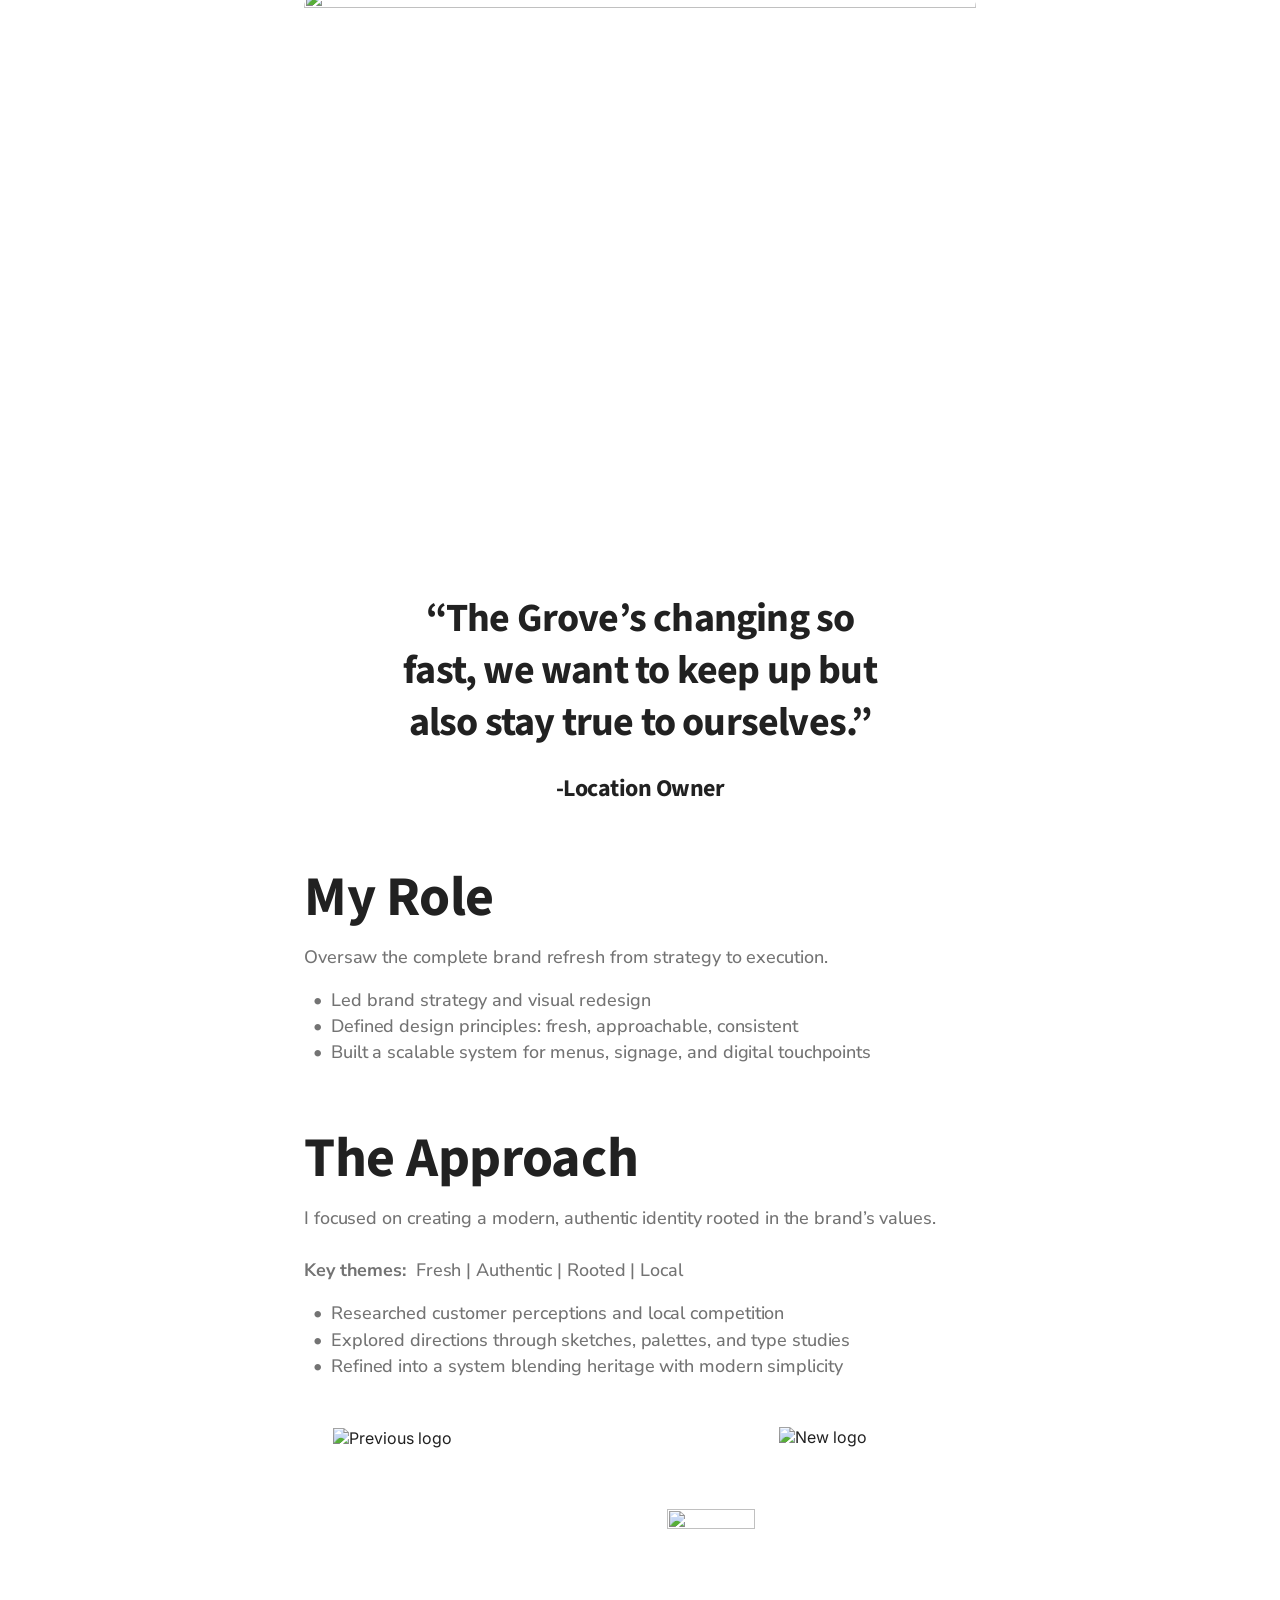
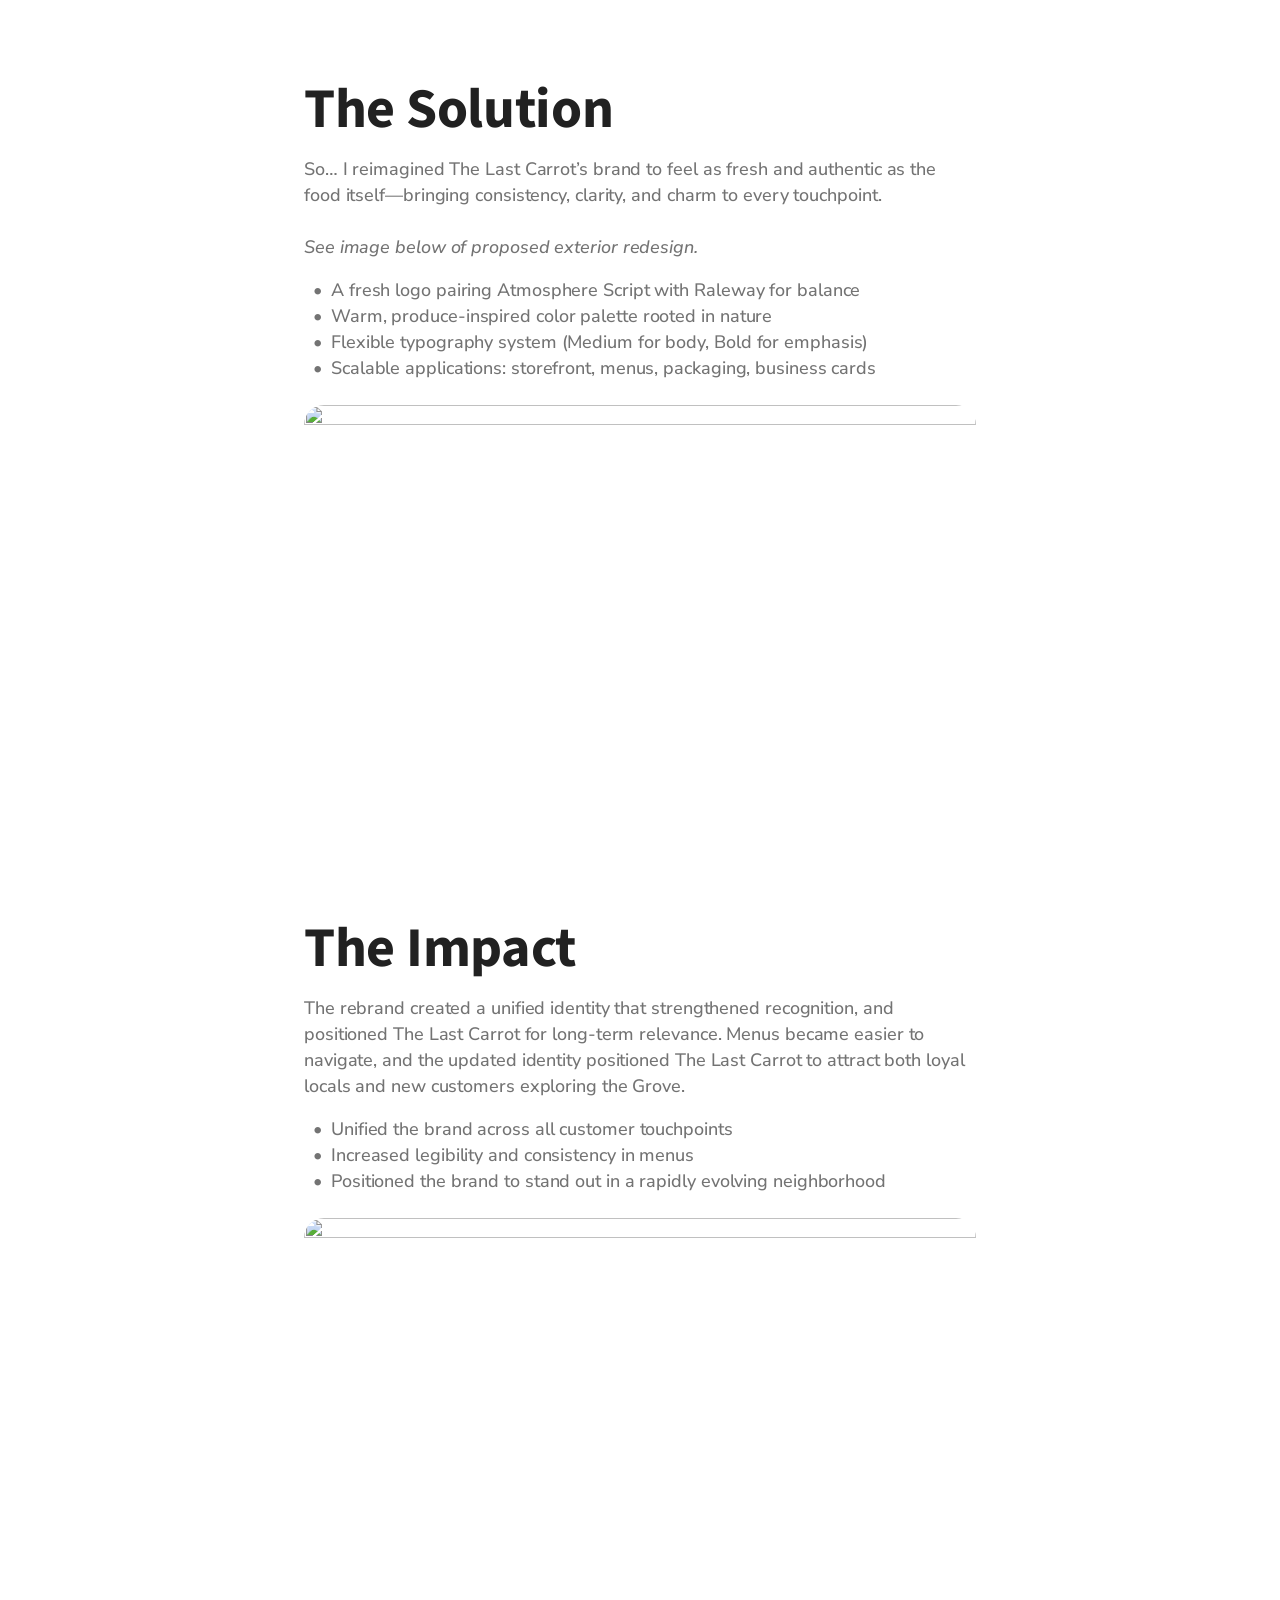
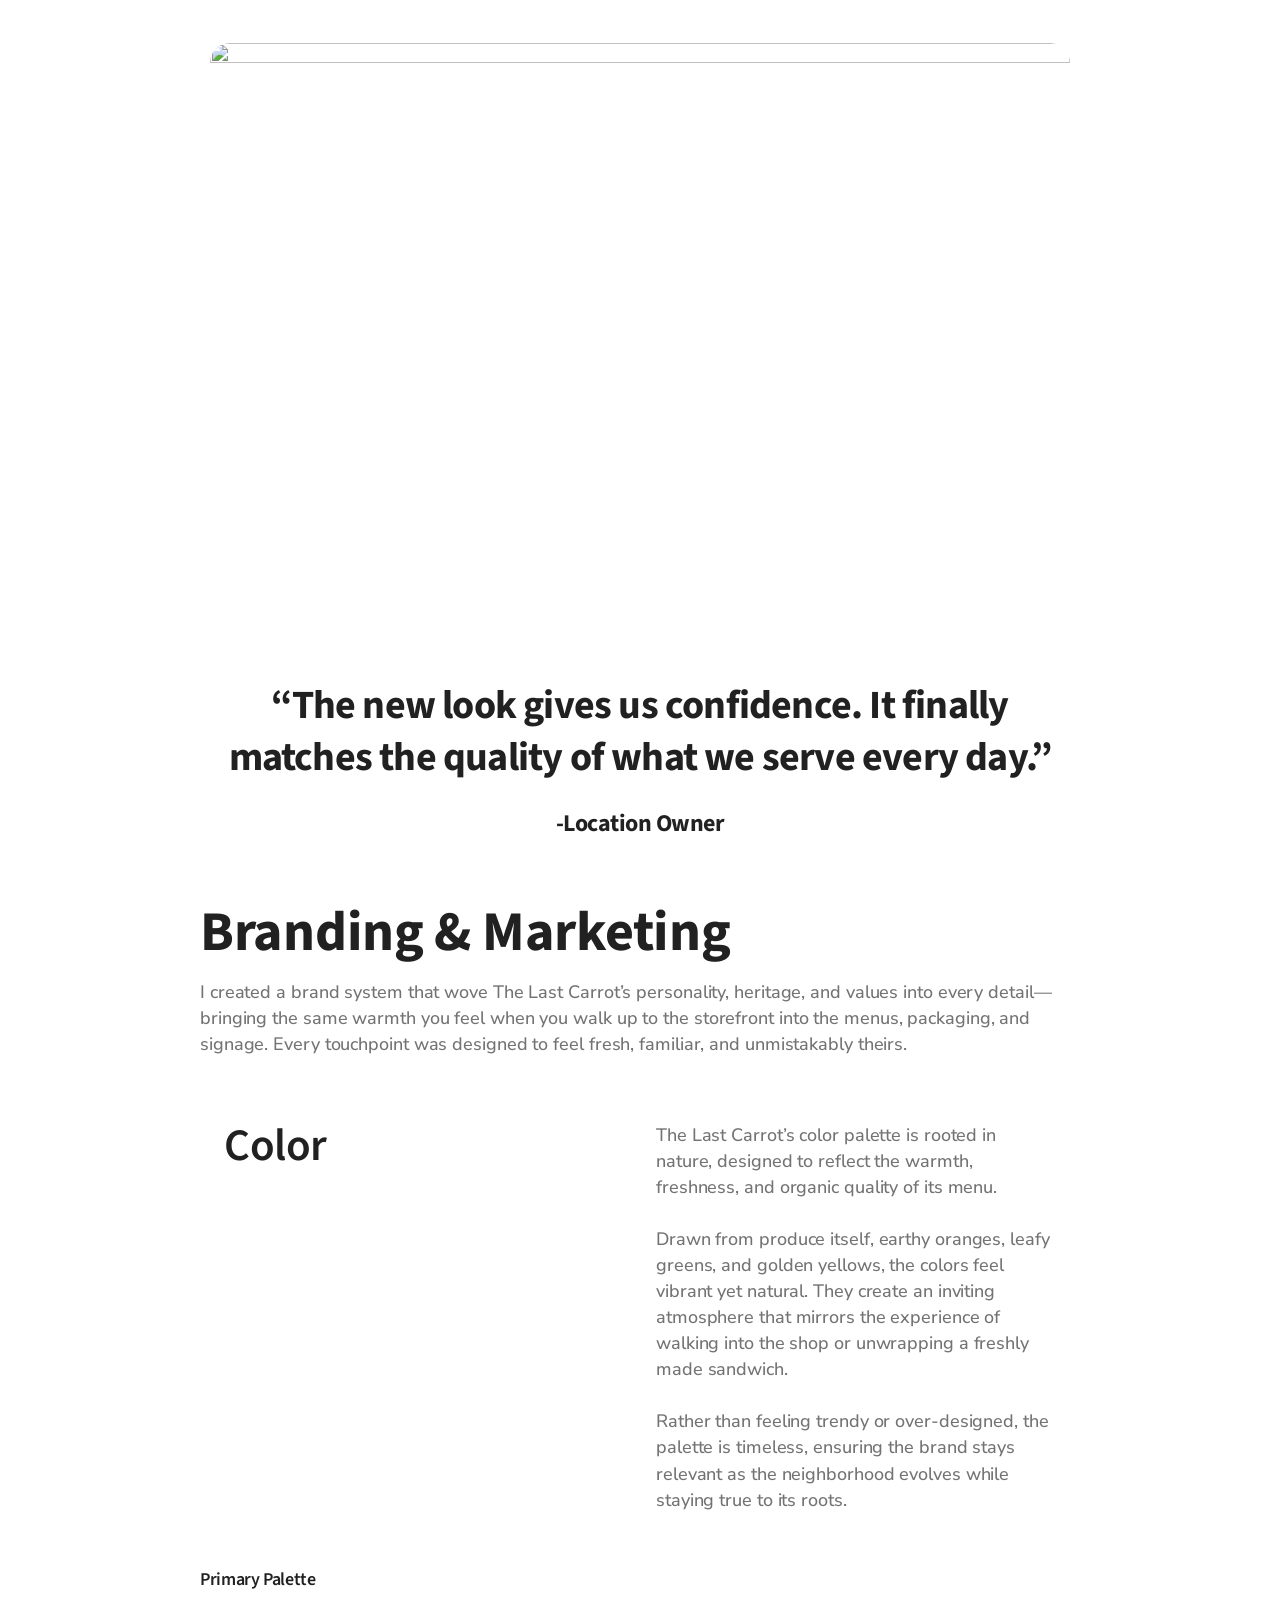
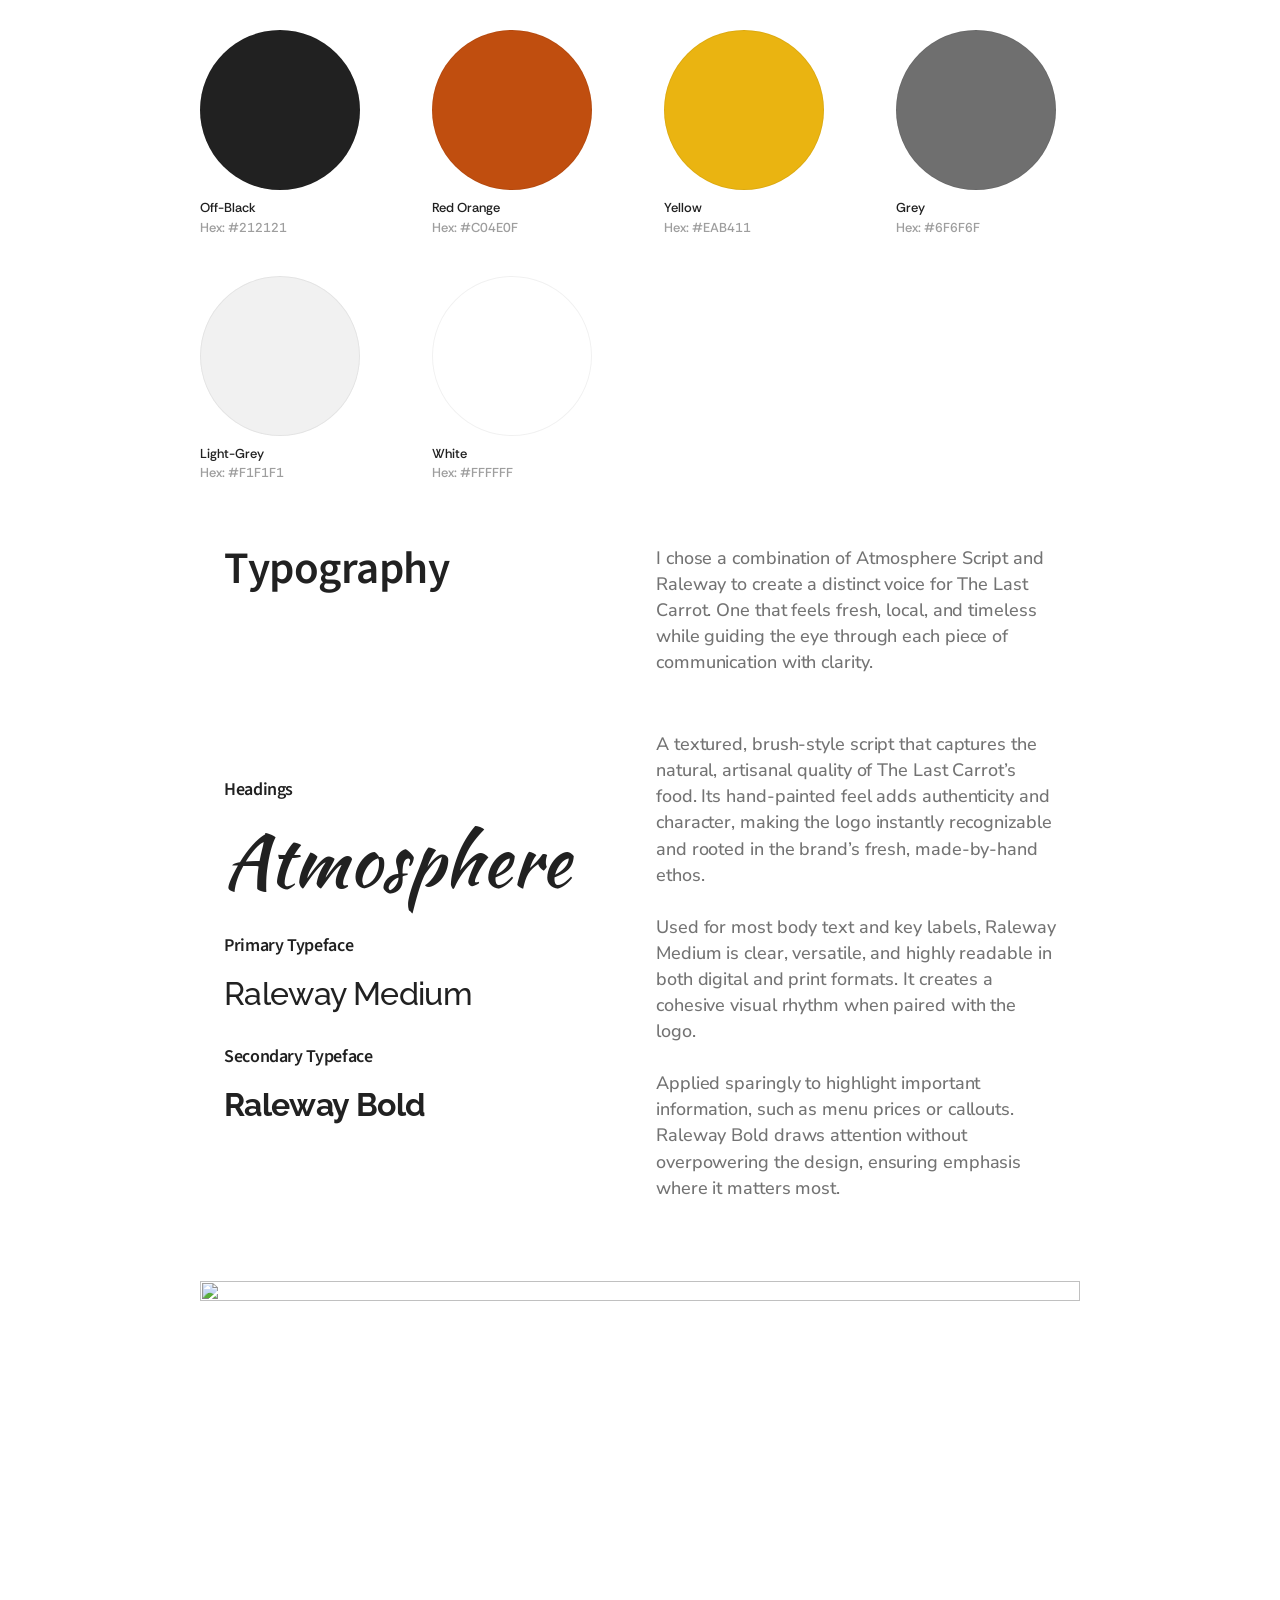
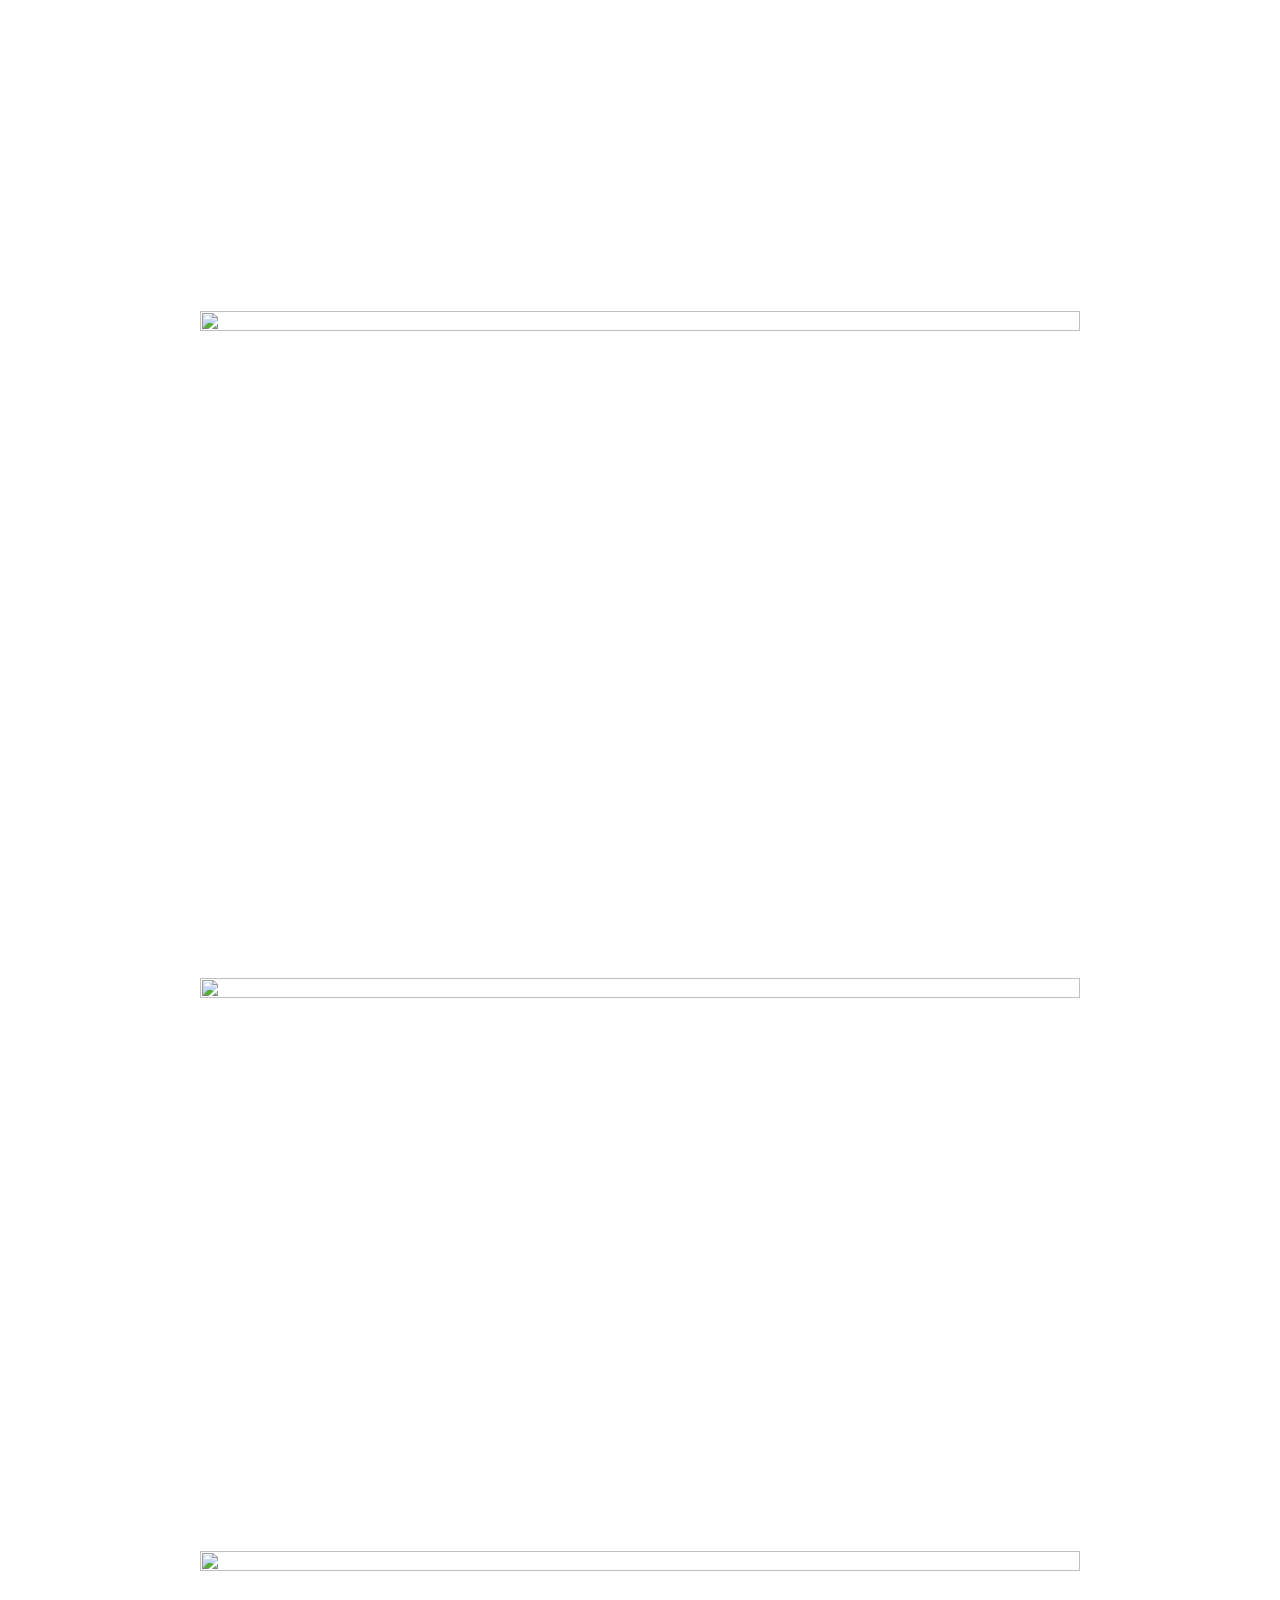
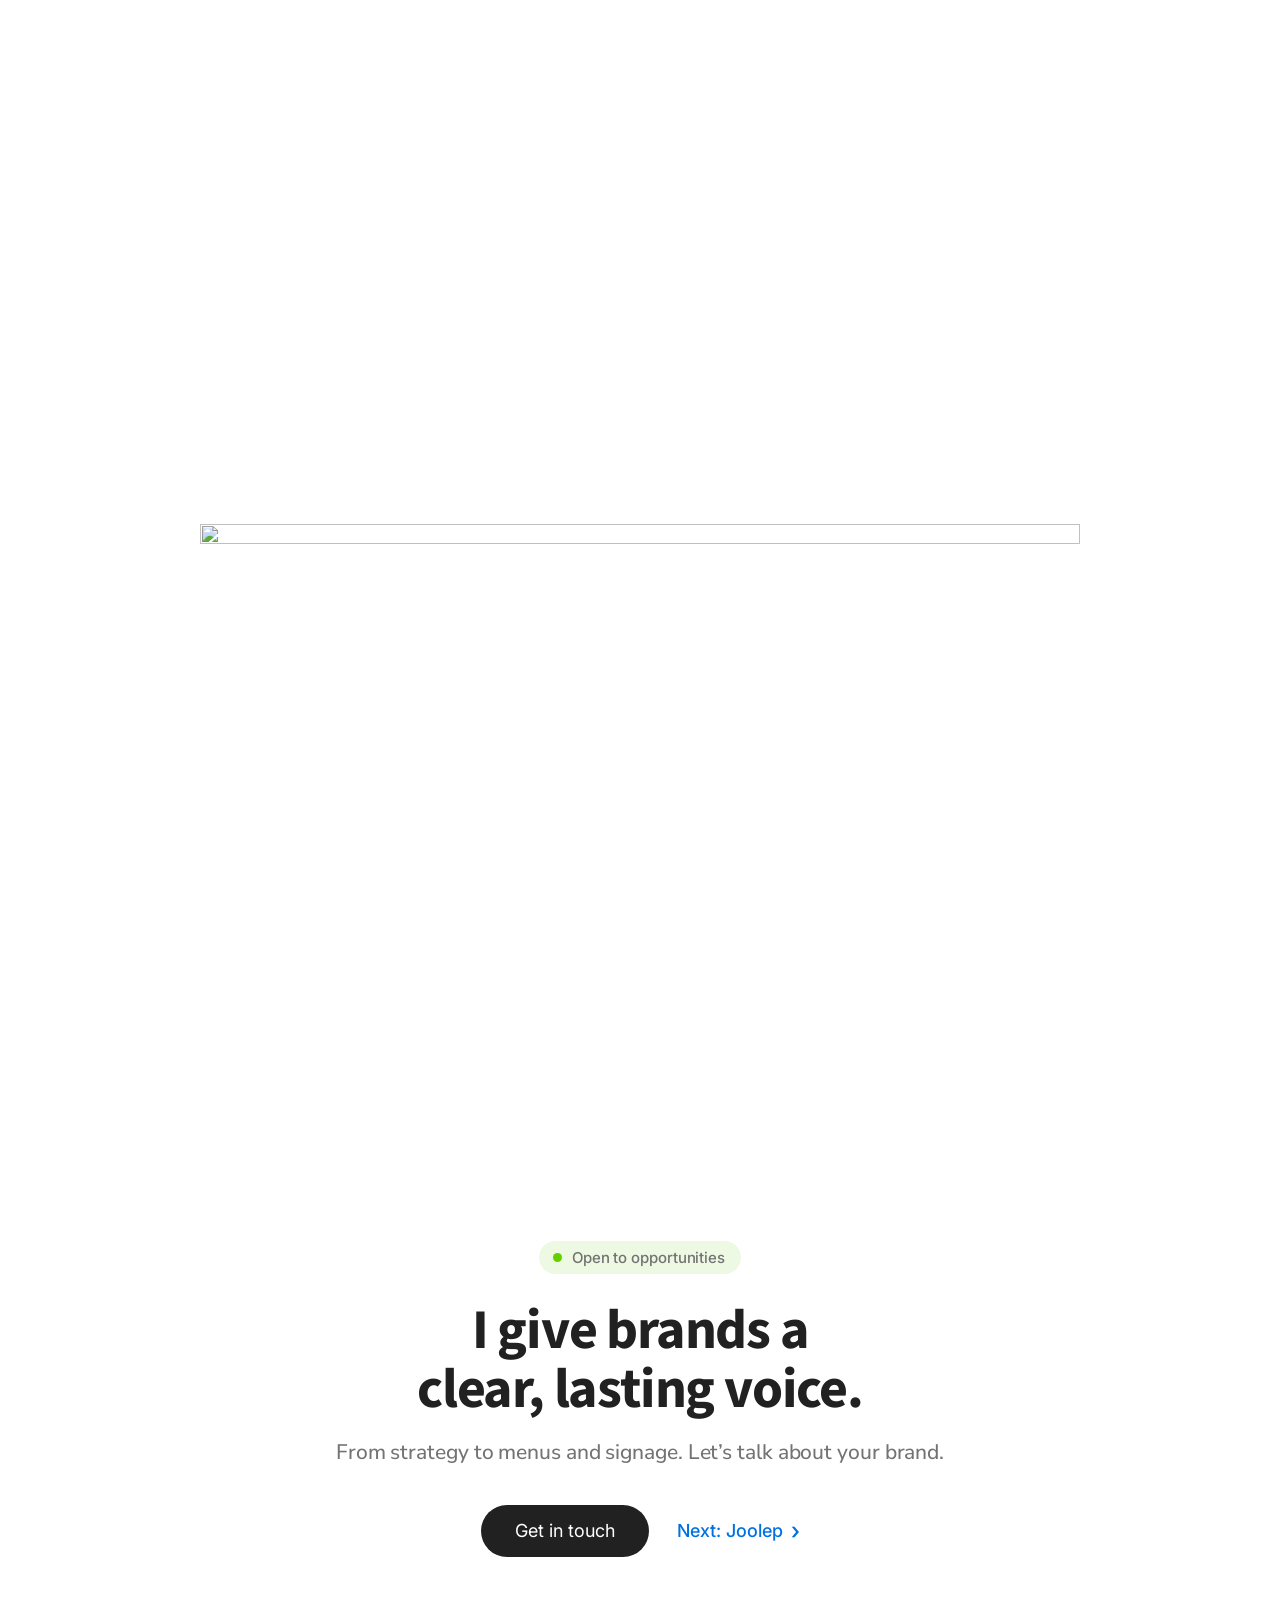
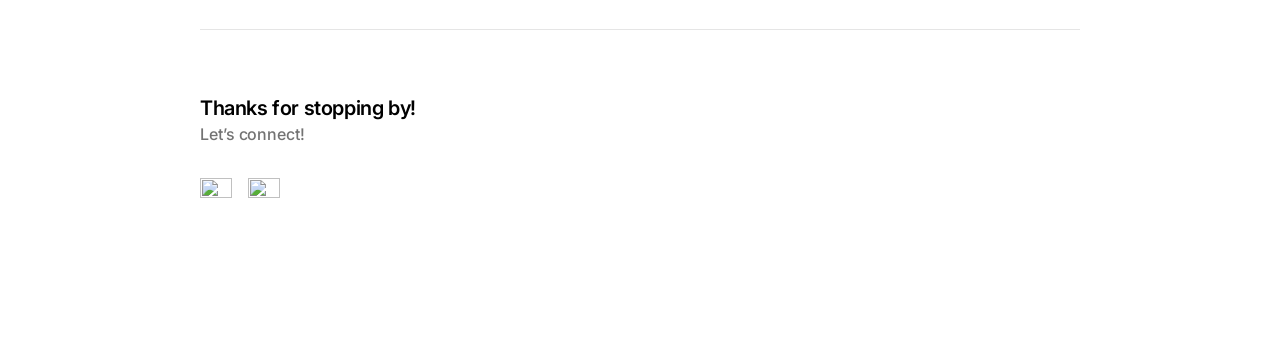
==== commit 5820f67f: "Sales bands, at-a-glance blocks, motion system for nav, buttons and hovers Co-Authored-By: Claude So" ====
--- a/PORTFOLIO/brandstrategy.html
+++ b/PORTFOLIO/brandstrategy.html
@@ -7,7 +7,7 @@
 <header class="hd"><nav class="nav"><a href="index.html" class="">Home</a><details class="cs"><summary class="on">Case Studies</summary><div class="menu"><a href="joolep.html">Joolep</a><a href="datacmsgov.html">Data.CMS.gov</a><a href="videography.html">Videography</a><a href="brandstrategy.html">Brand strategy</a></div></details></nav></header>
 <main id="main">
 <header class="chd b"><p class="lbl">Brand Strategy</p><img src="https://dariusbounds.figma.site/_assets/v11/0ea1de14ad0556f40735d45712dfe91b40f085f2.png?h=512" width="199" height="245" class="clogo carrot" alt="The Last Carrot" loading="lazy"><p class="role2">Brand Strategist &amp; Product Designer</p>
-<h2 class="tag nar">My goal, to modernize the identity while preserving its neighborhood charm.</h2></header>
+<h2 class="tag nar">My goal, to modernize the identity while preserving its neighborhood charm.</h2></header><section class="col glance rvx"><p class="tldr">A neighborhood restaurant’s identity, modernized without losing its charm.</p><dl><div><dt>Role</dt><dd>Brand Strategist &amp; Product Designer</dd></div><div><dt>Client</dt><dd>The Last Carrot</dd></div><div><dt>Scope</dt><dd>Strategy, identity, menus, signage</dd></div></dl></section>
 <section class="col s ov"><div class="ovt"><h2>Overview</h2><p>The Last Carrot is a Coconut Grove staple, loved for its healthy sandwiches, juices, and vegetarian-friendly menu. Despite its loyal following, the brand felt dated and inconsistent, lacking the freshness and quality of its food.</p><p class="g">My goal: modernize the look and feel while staying true to its roots.</p></div><img src="https://dariusbounds.figma.site/_assets/v11/3df3d69a749ca291d67fcd7b8af7efea3429e700.png" width="416" height="250" class="ovi" alt="" loading="lazy"></section>
 <section class="col s"><h2>The Challenge</h2><p>The brand felt dated and inconsistent. As the neighborhood grew, The Last Carrot risked being overshadowed by newer competitors, like Sweetgreen and Pura Vida.</p><img src="https://dariusbounds.figma.site/_assets/v11/deca16053b80a7797f5111f4290cd9d00a3cd971.png?w=1537" width="640" height="515" class="full" alt="" loading="lazy"></section>
 <div class="col qt"><blockquote>“The Grove’s changing so fast, we want to keep up but also stay true to ourselves.”</blockquote><cite>-Location Owner</cite></div>
@@ -28,7 +28,7 @@
 <h4 class="mt">Primary Typeface</h4><div class="spec" style="font-family:Raleway;font-weight:500;font-size:32px;letter-spacing:-.64px">Raleway Medium</div>
 <h4 class="mt">Secondary Typeface</h4><div class="spec" style="font-family:Raleway;font-weight:700;font-size:32px;letter-spacing:-.64px">Raleway Bold</div></div>
 <div class="r"><p>A textured, brush-style script that captures the natural, artisanal quality of The Last Carrot’s food. Its hand-painted feel adds authenticity and character, making the logo instantly recognizable and rooted in the brand’s fresh, made-by-hand ethos.</p><p>Used for most body text and key labels, Raleway Medium is clear, versatile, and highly readable in both digital and print formats. It creates a cohesive visual rhythm when paired with the logo.</p><p>Applied sparingly to highlight important information, such as menu prices or callouts. Raleway Bold draws attention without overpowering the design, ensuring emphasis where it matters most.</p></div></div>
-<div class="stack gap80 last"><img src="https://dariusbounds.figma.site/_assets/v11/61cd5136564162c9d498b9b79048e04353ccd1ff.png" width="880" height="550" alt="" loading="lazy"><img src="https://dariusbounds.figma.site/_assets/v11/7648bb932578573ba2a34c0074560e07deb4d03d.png" width="880" height="587" alt="" loading="lazy"><img src="https://dariusbounds.figma.site/_assets/v11/b8560b95187ac1aad3c68d392aaff9c171dfb9ea.png" width="880" height="493" alt="" loading="lazy"><img src="https://dariusbounds.figma.site/_assets/v11/f424f4d4291a1caf59be7103f8767e6facef95f4.png" width="880" height="493" alt="" loading="lazy"><img src="https://dariusbounds.figma.site/_assets/v11/395b7a69fe6fb8fe433a971b2712aa9d9013e74d.png?w=2048" width="880" height="589" alt="" loading="lazy"></div></section><footer class="ft"><div class="col"><h3>Thanks for stopping by!</h3><p>Let’s connect!</p>
+<div class="stack gap80 last"><img src="https://dariusbounds.figma.site/_assets/v11/61cd5136564162c9d498b9b79048e04353ccd1ff.png" width="880" height="550" alt="" loading="lazy"><img src="https://dariusbounds.figma.site/_assets/v11/7648bb932578573ba2a34c0074560e07deb4d03d.png" width="880" height="587" alt="" loading="lazy"><img src="https://dariusbounds.figma.site/_assets/v11/b8560b95187ac1aad3c68d392aaff9c171dfb9ea.png" width="880" height="493" alt="" loading="lazy"><img src="https://dariusbounds.figma.site/_assets/v11/f424f4d4291a1caf59be7103f8767e6facef95f4.png" width="880" height="493" alt="" loading="lazy"><img src="https://dariusbounds.figma.site/_assets/v11/395b7a69fe6fb8fe433a971b2712aa9d9013e74d.png?w=2048" width="880" height="589" alt="" loading="lazy"></div></section><section class="cta-band"><div class="col"><p class="cb-eyebrow"><span class="live" aria-hidden="true"></span>Open to opportunities</p><h2>I give brands a clear, lasting voice.</h2><p class="cb-sub">From strategy to menus and signage. Let’s talk about your brand.</p><div class="cb-btns"><a class="pill-d" href="https://www.linkedin.com/in/dariusbounds" target="_blank" rel="noopener">Get in touch</a><a class="cb-link" href="joolep.html">Next: Joolep</a></div></div></section><footer class="ft"><div class="col"><h3>Thanks for stopping by!</h3><p>Let’s connect!</p>
 <div class="soc"><a href="https://www.instagram.com/dariusbounds/" aria-label="Instagram"><img src="https://dariusbounds.figma.site/_assets/v11/bcd5db3ff9b8a08abaaf349e0a3817153007b7b6.svg" width="32" height="32" alt="" loading="lazy"></a><a href="https://www.linkedin.com/in/dariusbounds" aria-label="LinkedIn"><img src="https://dariusbounds.figma.site/_assets/v11/1ad5e447793d734f975a2b9b88a0afc816dbe11e.svg" width="32" height="32" alt="" loading="lazy"></a></div></div></footer></main>
 <script src="site.js" defer></script>
 </body></html>
--- a/PORTFOLIO/style.css
+++ b/PORTFOLIO/style.css
@@ -41,13 +41,14 @@
 /* carousel */
 .know{margin-top:clamp(120px,29.5vw,368px)}
 .know h2{font:600 clamp(36px,4.5vw,56px)/1.07 Inter;letter-spacing:-.28px}
-.car-wrap{margin-top:48px;width:calc(50vw + 336px);position:relative}
-.car{display:flex;gap:32px;overflow-x:auto;scroll-snap-type:x mandatory;scrollbar-width:none;overscroll-behavior-x:contain;padding:8px 0 56px;margin:-8px 0 -56px;cursor:grab;-webkit-overflow-scrolling:touch}
+.car-wrap{--cw:320px;--start:max(var(--pad),calc((100vw - 672px)/2));margin-top:48px;width:100vw;margin-left:calc(50% - 50vw);position:relative}
+.car{display:flex;gap:32px;overflow-x:auto;overflow-y:hidden;scroll-snap-type:x mandatory;scroll-padding-inline:var(--start);scrollbar-width:none;overscroll-behavior-x:contain;padding:40px var(--start) 96px;margin:-40px 0 -96px;cursor:grab;-webkit-overflow-scrolling:touch;touch-action:pan-x pan-y;outline-offset:-6px}
 .car::-webkit-scrollbar{display:none}
-.car.drag{cursor:grabbing;scroll-snap-type:none;scroll-behavior:auto;user-select:none}
+.car.drag{cursor:grabbing;scroll-snap-type:none;user-select:none}
 .car.drag img{pointer-events:none}
-.card{position:relative;flex:0 0 320px;height:500px;border-radius:28px;overflow:hidden;scroll-snap-align:start;box-shadow:0 18px 40px -12px rgba(0,0,0,.35);transition:transform .35s var(--ease),box-shadow .35s var(--ease);isolation:isolate}
-.card:hover{transform:translateY(-6px);box-shadow:0 28px 50px -14px rgba(0,0,0,.4)}
+.card{position:relative;flex:0 0 var(--cw);height:500px;border-radius:28px;overflow:hidden;scroll-snap-align:start;box-shadow:0 1px 2px rgba(0,0,0,.08),0 10px 20px -8px rgba(0,0,0,.18),0 28px 44px -22px rgba(0,0,0,.28);transition:transform .5s var(--ease),opacity .5s var(--ease),box-shadow .5s var(--ease);isolation:isolate;opacity:.82;transform:scale(.965);transform-origin:50% 60%}
+.card.on{opacity:1;transform:none}
+.card.on:hover{transform:translateY(-6px);box-shadow:0 2px 4px rgba(0,0,0,.08),0 18px 30px -10px rgba(0,0,0,.22),0 40px 56px -26px rgba(0,0,0,.32)}
 .card .bg{position:absolute;inset:0;width:100%;height:100%;object-fit:cover;z-index:-2;-webkit-user-drag:none}
 .card .bg.off{inset:auto;left:-193px;top:-7px;width:771px;height:539px;max-width:none;object-fit:fill}
 .card .shade{position:absolute;inset:0;background:rgba(0,0,0,.32);z-index:-1}
@@ -55,11 +56,11 @@
 .ct{position:absolute;left:24px;right:24px;top:24px;color:#fff;text-shadow:0 1px 14px rgba(0,0,0,.25)}
 .ct .k{font:500 20px/normal Inter;letter-spacing:-.25px}
 .ct .b{font:700 24px/30px Inter;letter-spacing:.25px;margin-top:4px}
-.car-ctl{display:flex;align-items:center;justify-content:space-between;gap:16px;margin-top:48px;width:min(100%,672px)}
+.car-ctl{position:relative;z-index:2;display:flex;align-items:center;justify-content:center;gap:20px;margin:48px auto 0;width:100%}
 .dots{display:flex;gap:8px}
 .dot{width:8px;height:8px;border-radius:8px;background:#d6d6db;transition:width .3s var(--ease),background .3s;padding:0}
 .dot.on{width:24px;background:var(--ink)}
-.car-ctl .btns{display:flex;gap:20px}
+.car-ctl .btns{display:contents}.car-ctl .car-btn[data-d=p]{order:1}.car-ctl .dots{order:2}.car-ctl .car-btn[data-d=n]{order:3}
 .car-btn{width:36px;height:36px;border-radius:18px;background:#e8e8ed;display:grid;place-items:center;transition:background .2s,opacity .2s,transform .2s}
 .car-btn:hover:not(:disabled){background:#d9d9e0;transform:scale(1.06)}
 .car-btn:disabled{opacity:.45;cursor:default}
@@ -79,11 +80,9 @@
 .badge p{font:500 18px/21.6px Nunito Sans;color:var(--g3);letter-spacing:-.09px;max-width:144px}
 .pimg{width:100%;margin-top:55px}.p2 .pimg{margin-top:0;margin-bottom:57px}
 .p2 .lg{max-width:100%}
-.proj img[class^=wide9]{margin-top:29px;max-width:none;width:min(956px,100vw - 40px);margin-left:50%;align-self:flex-start;transform:translateX(-50%)}
-.proj .wide937{width:min(937px,100vw - 40px);margin-top:67px}
-.proj{position:relative}.proj .wide956,.proj .wide937{margin-left:calc(336px - min(var(--bw,478px),50vw - 20px))}
-.wide956{--bw:478px}.wide937{--bw:468px}
-@media(max-width:728px){.proj .wide956,.proj .wide937{margin-left:0;width:100%}}
+.proj{position:relative}
+.proj img[class^=wide9]{margin-top:29px;max-width:none;width:min(956px,calc(100vw - 2*var(--pad)));position:relative;left:50%;transform:translateX(-50%);align-self:flex-start}
+.proj .wide937{width:min(937px,calc(100vw - 2*var(--pad)));margin-top:67px}
 .projects img{border-radius:0}
 
 /* experience */
@@ -207,8 +206,6 @@
 
 /* tablet */
 @media(max-width:1000px){
-  .car-wrap{width:calc(100vw - (100vw - 100%)/2 - var(--pad))}
-  body.home .car-wrap{width:calc(100% + (100vw - 100%)/2)}
   .two{grid-template-columns:1fr;gap:20px;margin-top:48px}
   .ov{grid-template-columns:1fr}
   .sw{grid-template-columns:repeat(3,1fr)}
@@ -221,8 +218,8 @@
   .nav>a,.nav summary{padding:0 14px}
   .hero{padding-top:64px}
   .ctas img{margin-right:-12px}
-  .car-wrap{width:calc(100% + var(--pad))}
-  .card{flex-basis:min(78vw,320px);height:min(118vw,500px)}
+  .car-wrap{--cw:min(78vw,320px);--start:var(--pad)}
+  .card{height:min(118vw,500px)}
   .card .bg.off{left:-60%;top:-2%;width:240%;height:104%}
   .ct .b{font-size:22px;line-height:28px}
   .car-ctl{margin-top:28px}
@@ -254,3 +251,342 @@
   .badge p{font-size:16px}
 }
 @media(prefers-reduced-motion:reduce){*{animation:none!important;transition:none!important;scroll-behavior:auto!important}}
+
+/* polish: one media system (radius, shadow, width) used on every page */
+:root{--r-lg:28px;--r-md:20px;--sh-media:0 1px 2px rgba(0,0,0,.06),0 12px 24px -10px rgba(0,0,0,.14),0 32px 56px -28px rgba(0,0,0,.22)}
+.projects img.wide956,.projects img.wide937{border-radius:var(--r-lg);box-shadow:var(--sh-media)}
+.projects img.wide937{width:min(956px,calc(100vw - 2*var(--pad)))}
+.hero800,.hero560,.hero540,.full,.bleed{border-radius:var(--r-md)}
+.shot{border-radius:var(--r-md);border:0;box-shadow:var(--sh-media)}
+.kpis>*{border-radius:var(--r-md)}
+/* scroll reveal (only active when JS adds .js) */
+.js .rv{opacity:0;transition:opacity .8s var(--ease),transform .8s var(--ease)}
+.js .rv:not(img){transform:translateY(18px)}
+.js .rv.in{opacity:1}.js .rv.in:not(img){transform:none}
+@media(prefers-reduced-motion:reduce){.js .rv{opacity:1;transform:none;transition:none}}
+/* data.cms.gov case study */
+.kpis{align-items:stretch}
+.kpi{justify-content:space-between;min-height:150px}
+.kpi b{white-space:nowrap}
+.kpi b small{font:600 .42em/1 "Source Sans 3";letter-spacing:0;margin-left:4px;color:var(--g1)}
+.pnh{padding-top:24px}
+.gal{margin:24px 0 0}
+.gal .cap{margin-top:12px}
+.gal2{display:grid;grid-template-columns:355fr 630fr;gap:24px;margin-top:32px;align-items:start}
+.gal2 img{margin-top:0}
+.gal2 p.cap{margin-top:12px}
+.full.drawer{width:min(100%,360px);margin-inline:auto}
+@media(max-width:700px){.gal2{grid-template-columns:1fr;gap:28px}.kpi{min-height:0}}
+.gal{width:min(880px,calc(100vw - 2*var(--pad)));position:relative;left:50%;transform:translateX(-50%)}
+/* case study: static tabs, glance, chart, details */
+.tabs{position:static;background:none;margin-top:40px;padding-bottom:8px}
+.glance{margin-top:24px}
+.tldr{font:600 clamp(22px,2.6vw,30px)/1.3 "Source Sans 3";letter-spacing:-.4px;color:var(--ink)!important}
+.glance dl{display:grid;grid-template-columns:repeat(4,1fr);gap:16px;margin-top:24px}
+.glance dt{font:600 12px/1 Inter;letter-spacing:.06em;text-transform:uppercase;color:var(--g3)}
+.glance dd{font:500 15px/1.4 "Nunito Sans";color:var(--g2);margin-top:8px}
+.cx{margin:0;background:#fff;border-radius:var(--r-md);box-shadow:var(--sh-media);padding:20px 16px 12px}
+.dchart{position:relative;width:100%;touch-action:pan-y;outline-offset:4px}
+.dchart svg{display:block;width:100%;height:auto;overflow:visible}
+.dchart .ln{fill:none;stroke:#0b6bcb;stroke-width:2.5;stroke-linejoin:round;stroke-linecap:round}
+.dchart .ar{fill:url(#dcg);opacity:.9}
+.dchart .gx{stroke:#eee}.dchart text{font:500 11px Inter;fill:#8a8a92}
+.dchart .lm{stroke:#212121;stroke-dasharray:3 4}.dchart .lt{font:600 12px Inter;fill:#212121}
+.dchart .cur{stroke:#212121;stroke-opacity:.25}.dchart .dot{fill:#0b6bcb;stroke:#fff;stroke-width:2.5}
+.dtip{position:absolute;pointer-events:none;background:#212121;color:#fff;border-radius:12px;padding:8px 12px;font:500 13px/1.3 Inter;white-space:nowrap;transform:translate(-50%,-110%);opacity:0;transition:opacity .15s}
+.dtip b{display:block;font-size:18px}
+.details>p{margin-top:16px}
+.dcard{background:#f5f5f7;border-radius:var(--r-md);overflow:hidden;margin-top:24px;display:flex;flex-direction:column}
+.dimg{background:#fff;padding:20px;display:grid;place-items:center;border-bottom:1px solid #ececec}
+.dimg img{width:100%;max-width:620px;height:auto;border-radius:12px;box-shadow:0 0 0 1px rgba(0,0,0,.06),0 8px 20px -10px rgba(0,0,0,.2)}
+.dgrid .dimg img{max-width:290px}
+.dtxt{padding:20px 24px 24px}
+.dtxt h3{font:700 22px/1.2 "Source Sans 3";letter-spacing:-.3px}
+.dtxt p{font:500 16px/1.5 "Nunito Sans";color:var(--g1);margin-top:10px}
+.dtxt p b{color:var(--ink)}
+.dgrid{display:grid;grid-template-columns:repeat(3,1fr);gap:16px;margin-top:24px}
+.dgrid .dcard{margin-top:0}
+@media(max-width:820px){.glance dl{grid-template-columns:1fr 1fr}.dgrid{grid-template-columns:1fr}}
+@media(max-width:700px){.glance dl{grid-template-columns:1fr}.cx{padding:14px 8px 8px}}
+/* micro-interactions */
+@keyframes ping{0%{box-shadow:0 0 0 0 rgba(97,207,0,.5)}70%{box-shadow:0 0 0 14px rgba(97,207,0,0)}100%{box-shadow:0 0 0 0 rgba(97,207,0,0)}}
+@keyframes breathe{0%,100%{opacity:1}50%{opacity:.72}}
+.ctas img{border-radius:50%;animation:ping 2.2s cubic-bezier(.2,.7,.2,1) infinite}
+.open{animation:breathe 2.2s ease-in-out infinite}
+.pill-o,.pill-d{gap:0;transition:background .2s,color .2s,transform .25s var(--ease),padding .25s var(--ease)}
+.pill-o::before,.pill-d::after{content:"";display:inline-block;width:0;height:20px;background:currentColor;opacity:0;transition:width .3s var(--ease),opacity .3s,margin .3s var(--ease);-webkit-mask:var(--ic) center/contain no-repeat;mask:var(--ic) center/contain no-repeat}
+.pill-o{--ic:url("data:image/svg+xml,%3Csvg xmlns='http://www.w3.org/2000/svg' viewBox='0 0 24 24' fill='none' stroke='black' stroke-width='2' stroke-linecap='round' stroke-linejoin='round'%3E%3Crect x='3' y='5' width='18' height='14' rx='3'/%3E%3Cpath d='m4 7 8 6 8-6'/%3E%3C/svg%3E")}
+.pill-d{--ic:url("data:image/svg+xml,%3Csvg xmlns='http://www.w3.org/2000/svg' viewBox='0 0 24 24' fill='none' stroke='black' stroke-width='2.2' stroke-linecap='round' stroke-linejoin='round'%3E%3Cpath d='M5 12h14m-6-6 6 6-6 6'/%3E%3C/svg%3E")}
+.pill-o:hover::before{width:20px;opacity:1;margin-right:10px}
+.pill-d:hover::after,.pill-d:focus-visible::after{width:18px;opacity:1;margin-left:8px}
+.pill-o:focus-visible::before{width:20px;opacity:1;margin-right:10px}
+.pill-o:active,.pill-d:active{transform:scale(.97)}
+@media(prefers-reduced-motion:reduce){.ctas img,.open{animation:none}}
+/* top-of-page rhythm and chart header */
+.chd{padding-top:64px}
+.clogo{margin-top:40px}
+.role2,.d2 .role2{margin-top:12px}
+.tabs{margin-top:72px;padding-bottom:0}
+.glance{margin-top:64px}
+.hl{font:700 clamp(34px,5vw,60px)/1.05 "Source Sans 3";letter-spacing:-1px;text-wrap:balance;max-width:14em}
+.tldr{font:500 clamp(18px,1.8vw,22px)/1.5 "Nunito Sans"!important;color:var(--g1)!important;letter-spacing:-.1px;max-width:38em;margin-top:24px!important}
+.glance dl{grid-template-columns:repeat(3,auto);justify-content:start;gap:12px 56px;margin-top:40px;padding-top:24px;border-top:1px solid #ececec}
+.kpis{margin-top:56px}
+.chart{margin-top:56px}
+.ch{display:flex;justify-content:space-between;align-items:flex-start;gap:16px 24px;flex-wrap:wrap;padding:8px 8px 16px}
+.ch h3{font:700 22px/1.2 "Source Sans 3";letter-spacing:-.3px;color:var(--ink)}
+.ch p{font:500 15px/1.4 "Nunito Sans";color:var(--g1);margin-top:4px}
+.chk{list-style:none;display:flex;gap:10px}
+.chk li{background:#f5f5f7;border-radius:14px;padding:8px 14px;font:500 13px/1.3 "Nunito Sans";color:var(--g1)}
+.chk b{display:block;font:700 18px/1.2 "Source Sans 3";color:var(--ink)}
+.chk li:last-child{background:var(--ink);color:#cfcfd4}.chk li:last-child b{color:#fff}
+@media(max-width:700px){.glance dl{grid-template-columns:1fr 1fr}.tabs{margin-top:48px}.glance{margin-top:48px}}
+/* screenshots are real components: no added frames or shadows */
+.shot{box-shadow:none;border-radius:0}
+.shot.hero-shot,.shot.drawer{border-radius:var(--r-md)}
+.gal2{grid-template-columns:385fr 640fr;gap:16px}
+.comp{border-radius:0;box-shadow:none}
+.comp.fade{-webkit-mask-image:linear-gradient(#000 82%,transparent);mask-image:linear-gradient(#000 82%,transparent)}
+/* Design & AI band */
+.ai{margin-top:clamp(96px,14vw,168px)}
+.ai-in{width:calc(100% - 2*var(--pad));max-width:1000px;margin-inline:auto}
+.eyebrow{font:600 13px/1 Inter;letter-spacing:.08em;text-transform:uppercase;color:var(--g3)}
+.ai h2{font:700 clamp(36px,5.4vw,64px)/1.05 "Source Sans 3";letter-spacing:-1.2px;margin-top:16px;max-width:15em;text-wrap:balance;color:var(--ink)}
+.ai-lede{font:500 clamp(18px,1.9vw,22px)/1.5 "Nunito Sans";color:var(--g1);max-width:36em;margin-top:24px}
+.ai-grid{display:grid;grid-template-columns:repeat(3,1fr);gap:16px;margin-top:56px}
+.ai-grid article{background:#f5f5f7;border-radius:var(--r-lg);padding:32px 28px 36px;min-height:260px;display:flex;flex-direction:column;transition:transform .5s var(--ease),background .3s}
+.ai-grid article:hover{transform:translateY(-4px);background:#efeff2}
+.ai-n{font:600 14px/1 Inter;color:var(--g3);letter-spacing:.04em}
+.ai-grid h3{font:700 26px/1.15 "Source Sans 3";letter-spacing:-.5px;margin-top:auto;padding-top:48px}
+.ai-grid p{font:500 16px/1.5 "Nunito Sans";color:var(--g1);margin-top:12px}
+@media(max-width:820px){.ai-grid{grid-template-columns:1fr}.ai-grid article{min-height:0}.ai-grid h3{padding-top:28px}}
+/* page transitions */
+@view-transition{navigation:auto}
+::view-transition-old(root),::view-transition-new(root){animation-duration:.35s;animation-timing-function:cubic-bezier(.2,.7,.2,1)}
+/* align AI band to the home column */
+.ai-in{max-width:672px}
+.ai-grid{grid-template-columns:1fr;gap:12px;margin-top:48px}
+.ai-grid article{display:grid;grid-template-columns:36px 150px 1fr;align-items:start;gap:0 12px;min-height:0;padding:24px 28px;border-radius:var(--r-md)}
+.ai-grid h3{margin:0;padding:0;font-size:22px}
+.ai-grid p{margin-top:2px}
+.ai-n{padding-top:6px}
+@media(max-width:700px){.ai-grid article{grid-template-columns:1fr;gap:6px}.ai-n{padding:0}.ai-grid p{margin-top:4px}}
+/* availability dot in code */
+.ctas img{animation:none;margin-right:0}
+.live{position:relative;width:12px;height:12px;border-radius:50%;background:#61cf00;flex:none;margin:0 -4px 0 8px;animation:ping 2.2s cubic-bezier(.2,.7,.2,1) infinite}
+@media(prefers-reduced-motion:reduce){.live{animation:none}}
+/* project media stays inside the 672px column like the text and buttons */
+.proj img[class^=wide9],.proj .wide937,.projects img.wide937{width:100%;max-width:100%;left:auto;transform:none;align-self:stretch;height:auto}
+/* The Last Carrot already carries its own shadow */
+.projects img.wide937{box-shadow:none;border-radius:0}
+/* vertical rhythm: tighter, even spacing on the home page */
+body.home .hero{padding-top:clamp(56px,10vw,128px)}
+body.home .ai{margin-top:clamp(64px,8vw,96px)}
+body.home .know{margin-top:clamp(72px,9vw,112px)}
+body.home .projects{margin-top:clamp(72px,9vw,112px)}
+body.home .proj+.proj{margin-top:clamp(80px,10vw,128px)}
+body.home .exp{margin-top:clamp(80px,10vw,128px)}
+.ai h2{font-size:clamp(34px,4.6vw,56px);max-width:12em}
+.ai-grid{margin-top:40px}
+/* get to know me: story on hover */
+.card{outline-offset:-4px}
+.card.grad{background:radial-gradient(120% 90% at 20% 0%,#3d6b4f 0%,#1f3d2c 55%,#14261c 100%);color:#fff}
+.card .story{position:absolute;inset:0;display:flex;align-items:flex-end;padding:28px 24px 32px;background:linear-gradient(180deg,rgba(0,0,0,.35),rgba(0,0,0,.78));-webkit-backdrop-filter:blur(14px) saturate(1.2);backdrop-filter:blur(14px) saturate(1.2);opacity:0;transform:translateY(8px);transition:opacity .45s var(--ease),transform .45s var(--ease);z-index:1;pointer-events:none}
+.card .story p{font:500 17px/1.5 Inter;letter-spacing:-.1px;color:#fff;text-shadow:0 1px 12px rgba(0,0,0,.3)}
+.card .ct{transition:opacity .35s var(--ease),transform .45s var(--ease);z-index:2}
+.card .plus{position:absolute;right:18px;top:18px;width:30px;height:30px;border-radius:50%;background:rgba(255,255,255,.22);-webkit-backdrop-filter:blur(8px);backdrop-filter:blur(8px);z-index:3;transition:transform .45s var(--ease),background .3s}
+.card .plus::before,.card .plus::after{content:"";position:absolute;left:50%;top:50%;width:12px;height:2px;margin:-1px 0 0 -6px;background:#fff;border-radius:2px}
+.card .plus::after{transform:rotate(90deg)}
+.card:hover .story,.card:focus-visible .story,.card.open .story{opacity:1;transform:none}
+.card:hover .ct,.card:focus-visible .ct,.card.open .ct{opacity:0;transform:translateY(-6px)}
+.card:hover .plus,.card:focus-visible .plus,.card.open .plus{transform:rotate(45deg);background:rgba(255,255,255,.3)}
+@media(prefers-reduced-motion:reduce){.card .story,.card .ct,.card .plus{transition:none}}
+.card .story{-webkit-backdrop-filter:blur(5px);backdrop-filter:blur(5px);background:linear-gradient(180deg,rgba(0,0,0,.12),rgba(0,0,0,.74) 70%)}
+/* dots-only carousel control */
+.car-ctl{margin-top:40px}
+.dots{gap:10px;padding:10px 14px;border-radius:100px;background:rgba(0,0,0,.06);-webkit-backdrop-filter:blur(10px);backdrop-filter:blur(10px)}
+.dot{width:8px;height:8px;position:relative}
+.dot::before{content:"";position:absolute;inset:-8px}
+.dot:hover:not(.on){background:#a9a9b0}
+/* more space between AI row title and paragraph */
+.ai-grid article{column-gap:28px}
+@media(max-width:700px){.ai-grid article{column-gap:0}}
+/* dot + label grouped */
+.status{display:inline-flex;align-items:center;gap:10px;white-space:nowrap}
+.status .live{margin:0}
+.card .plus{display:none}
+.card .story{align-items:flex-start;padding:28px 24px;background:linear-gradient(0deg,rgba(0,0,0,.12),rgba(0,0,0,.74) 70%)}
+/* rebuilt components */
+.cmps{display:grid;gap:56px;margin-top:48px;text-align:left}
+.cmpx{display:grid;gap:24px}
+.cstage{background:#f5f5f7;border-radius:var(--r-lg);padding:clamp(20px,4vw,40px);display:flex;justify-content:center;overflow:hidden}
+.ctext .cn{font:600 14px/1 Inter;color:#61cf00;letter-spacing:.04em;margin-bottom:10px}
+.ctext h3{font:700 clamp(24px,3vw,30px)/1.15 "Source Sans 3";letter-spacing:-.5px;margin:0}
+.ctext p:not(.cn){font:500 17px/1.55 "Nunito Sans";color:var(--g1);margin-top:12px}
+.cstage{--b:#005ea2;--tx:#1b1b1b;font-family:"Nunito Sans",sans-serif;color:var(--tx)}
+.cstage .cv{width:12px;height:8px;flex:none;color:#1b1b1b}
+.fl{background:#fff;border-radius:20px;padding:28px 28px 20px;width:100%;max-width:340px;box-shadow:0 1px 2px rgba(0,0,0,.06)}
+.fl h4{font:700 22px/1.2 "Source Sans 3";padding-bottom:14px;border-bottom:1px solid #e3e3e6;margin:0}
+.fg{padding:6px 0 14px;border-bottom:1px solid #e3e3e6}.fg:last-child{border:0}
+.fh{display:flex;justify-content:space-between;align-items:center;padding:14px 0 10px;font:700 16px/1.2 "Source Sans 3"}
+.fh .cv{transform:rotate(180deg)}
+.o{display:flex;align-items:flex-start;gap:12px;padding:7px 0;font:500 15px/1.35 "Nunito Sans";cursor:pointer}
+.o input{position:absolute;opacity:0}
+.o i{width:20px;height:20px;border:1.5px solid #9a9aa2;border-radius:4px;flex:none;margin-top:1px;transition:all .2s}
+.o input:checked+i{background:var(--b);border-color:var(--b);box-shadow:inset 0 0 0 3px #fff}
+.o input:focus-visible+i{outline:2px solid var(--b);outline-offset:2px}
+.o span{flex:1}.o em{font-style:normal;color:#6b6b73}
+.o .cv{margin-top:6px}
+.cp{width:100%;max-width:640px}
+.chips{display:flex;flex-wrap:wrap;gap:8px}
+.chip{font:600 15px/1 "Nunito Sans";padding:12px 16px;border:2px solid #d4d4d9;border-radius:6px;background:#fff;color:#1b1b1b;cursor:pointer;transition:all .2s}
+.chip:hover{border-color:#8a8a93}
+.chip.on{background:#e3f0fa;border-color:var(--b);color:var(--b)}
+.rs{display:flex;justify-content:space-between;align-items:center;gap:12px;margin-top:22px;font:500 clamp(16px,2.2vw,20px)/1.3 "Source Sans 3"}
+.so{display:inline-flex;gap:6px;align-items:center;font-size:15px;white-space:nowrap}
+.dc{background:#fff;border-radius:20px;padding:28px;width:100%;max-width:640px;box-shadow:0 1px 2px rgba(0,0,0,.06)}
+.dc .ty{font:700 13px/1 Inter;letter-spacing:.12em;text-transform:uppercase;color:#3d3d44;margin:0}
+.dc h4{font:600 clamp(22px,3vw,26px)/1.2 "Source Sans 3";color:var(--b);margin:10px 0 12px}
+.dc .ds{font:500 15px/1.55 "Nunito Sans";color:#1b1b1b;margin:0}
+.dc a{color:var(--b);font-weight:700;text-decoration:none}
+.ac{display:flex;flex-wrap:wrap;gap:8px 28px;margin:16px 0 20px;font:700 14px/1 "Nunito Sans"}
+.st{display:grid;grid-template-columns:repeat(auto-fit,minmax(110px,1fr));gap:14px;padding-top:18px;border-top:1px solid #e3e3e6}
+.st small{display:block;font:500 13px/1.2 "Nunito Sans";color:#6b6b73;margin-bottom:6px}
+.st span{font:500 17px/1.2 "Nunito Sans"}
+@media(min-width:900px){.cmpx{grid-template-columns:1.15fr 1fr;align-items:center;gap:40px}.cmpx:nth-child(even) .cstage{order:2}}
+.cstage img{display:block;width:100%;height:auto;border-radius:var(--r-md);box-shadow:none}
+.cstage:has(img[src*="filters"]) img{max-width:340px}
+.cstage:has(img[src*="chips"]) img,.cstage:has(img[src*="card"]) img{max-width:640px}
+/* Data.CMS.gov components rebuilt from the live site's markup and computed styles */
+.cms-stage{background:#f5f7f9;font-family:Rubik,sans-serif;color:#1b1b1b;overflow-x:auto}
+.cms-stage img{display:none}
+.cms,.cms *{box-sizing:border-box;font-family:Rubik,sans-serif;margin:0;padding:0}
+.cms button{background:none;border:0;font:inherit;color:inherit;cursor:pointer;text-align:left}
+.cms ul{list-style:none}
+.cms svg{display:block;flex:none}
+.cms a{text-decoration:none}
+.SearchFiltersV2{width:358px;max-width:100%;background:#fff;border-radius:16px;box-shadow:0 2px 10px rgba(0,0,0,.1);display:flex;flex-direction:column;flex:none}
+.SearchFiltersV2__header{padding:31px 0 16px;margin:0 36px;border-bottom:1px solid #e1e7ee}
+.SearchFiltersV2__header h2{font:600 20px/24px Montserrat,sans-serif;color:#212121}
+.SearchFiltersV2__body{padding:12px 0 36px;margin:0 36px;display:flex;flex-direction:column}
+.SearchFiltersV2__section{border-bottom:1px solid #e1e7ee;padding-bottom:20px;margin-bottom:20px}
+.SearchFiltersV2__section.is-last{border-bottom:0;margin-bottom:0;padding-bottom:0}
+.SearchFiltersV2__sectionHeader{display:flex;width:100%;align-items:center;justify-content:space-between;margin-bottom:20px;height:28px}
+.SearchFiltersV2__sectionTitle{font:500 16px/20px Rubik,sans-serif;color:#212121}
+.SearchFiltersV2__expandIcon{display:flex;align-items:center;justify-content:center;width:28px;height:28px;border-radius:50%;color:#0071bc}
+.SearchFiltersV2__expandIcon svg,.SearchFiltersV2__l1ExpandBtn svg{width:22px;height:22px}
+.SearchFiltersV2__expandIcon.up svg{transform:rotate(180deg)}
+.SearchFiltersV2__options{display:flex;flex-direction:column;gap:12px}
+.SearchFiltersV2__l1Row{display:flex;gap:8px;align-items:flex-start;justify-content:space-between}
+.SearchFiltersV2__checkboxRow{display:grid;grid-template-columns:20px 1fr;column-gap:8px;align-items:start;flex:1;cursor:pointer}
+.SearchFiltersV2__l1ExpandBtn{display:flex;width:28px;height:28px;align-items:center;justify-content:center;color:#0071bc;margin-top:-3px}
+.Checkbox{position:relative;width:20px;height:20px;margin-top:2px;display:block}
+.Checkbox input{position:absolute;opacity:0;width:20px;height:20px;margin:0;cursor:pointer}
+.Checkbox__custom{position:absolute;inset:0;background:#fff;border:1px solid #aeb0b5;border-radius:2px;transition:background .15s,border-color .15s}
+.Checkbox input:checked+.Checkbox__custom{background:#0071bc;border-color:#0071bc}
+.Checkbox input:checked+.Checkbox__custom::after{content:"";position:absolute;left:6px;top:2px;width:5px;height:10px;border:solid #fff;border-width:0 2px 2px 0;transform:rotate(45deg)}
+.Checkbox input:focus-visible+.Checkbox__custom{outline:2px solid #0071bc;outline-offset:2px}
+.SearchFiltersV2__optionLabel{font:400 15px/20px Rubik,sans-serif;color:#212121;padding-top:2px}
+.SearchFiltersV2__count{margin-left:4px;color:#5b616a}
+.SearchPage__chips{width:640px;max-width:100%}
+.SearchResultsTabsV2{display:flex;flex-wrap:wrap;gap:4px;padding-bottom:2px;margin-bottom:14px}
+.SearchResultsTabsV2__tab{display:flex;gap:2px;align-items:center;justify-content:center;height:36px;padding:0 22px 0 21px;background:#fff;border:2px solid #d6d7d9;border-radius:4px;font:400 14px/16.1px Rubik,sans-serif;color:#212121;transition:border-color .2s}
+.SearchResultsTabsV2__tab:hover{border-color:#8d9096}
+.SearchResultsTabsV2__tab.is-active{background:#e6f4fb;border-color:#0071bc;color:#0071bc;font-weight:500}
+.SearchResultsTabsV2__label{font-size:14px;display:flex}
+.SearchPageFiltersDisplay__container{display:flex;align-items:center;justify-content:space-between;margin:20px 0 12px;gap:12px}
+.SearchPage__results-text{font:500 20px/24px Montserrat,sans-serif;color:#212121}
+.SearchPage__results-text span{font-family:Montserrat,sans-serif;font-weight:600}
+.SortDropdownV2__toggle{display:inline-flex;gap:5px;align-items:center;font:400 16px/1.2 Rubik,sans-serif;color:#212121;white-space:nowrap}
+.SortDropdownV2__label{font-weight:500}
+.SortDropdownV2__divider{font-size:14px;color:#9aa3ad}
+.SortDropdownV2__caret{width:12px;height:12px}
+.DatasetResultV2{width:640px;max-width:100%;background:#fff;border-radius:8px;box-shadow:0 2px 10px rgba(0,0,0,.1);padding:24px;display:flex;flex-direction:column;overflow:hidden}
+.DatasetResultV2__type{font:500 13px/18px Rubik,sans-serif;letter-spacing:.78px;text-transform:uppercase;color:#5b616a;margin-bottom:8px}
+.DatasetResultV2__titleLink{display:block;margin-bottom:12px}
+.DatasetResultV2__title{font:500 22px/28px Montserrat,sans-serif;color:#0071bc}
+.DatasetResultV2__desc{position:relative;font:400 15px/22px Rubik,sans-serif;color:#212121}
+.ExpandableDescription__text--collapsed{max-height:66px;overflow:hidden}
+.ExpandableDescription__text--collapsed p{font:400 15px/22px Rubik,sans-serif}
+.ExpandableDescription__toggle--floating{position:absolute;right:0;bottom:0;display:flex;gap:4px;align-items:center;background:#fff;padding-left:2px;font:500 15px/22px Rubik,sans-serif;color:#0071bc}
+.ExpandableDescription__toggleEllipsis{font-weight:400;color:#212121}
+.ExpandableDescription__toggle--floating svg{width:10px;margin-bottom:0}
+.DatasetResultV2__quickLinks{display:flex;gap:24px;margin-top:16px;flex-wrap:wrap}
+.DatasetResultV2__quickLink{display:flex;gap:8px;align-items:center;font:500 14px/24px Rubik,sans-serif;color:#0071bc}
+.DatasetResultV2__quickLink svg{width:12px;height:auto}
+.DatasetResultV2__meta{display:flex;flex-wrap:wrap;gap:24px 26px;border-top:1px solid #e1e7ee;padding-top:16px;margin-top:20px}
+.DatasetResultV2__metaItem{display:flex;flex-direction:column}
+.DatasetResultV2__metaLabel{font:400 12px/16px Rubik,sans-serif;color:#5b616a;margin-bottom:8px}
+.DatasetResultV2__metaValue{display:flex;gap:2px;align-items:baseline;font:400 16px/20px Rubik,sans-serif;color:#1a2026}
+.DatasetResultV2__metaValue p{font:400 16px/20px Rubik,sans-serif}
+.DatasetResultV2__metaSuffix{font-size:14px;margin-left:1px}
+@media(max-width:700px){.cms-stage{justify-content:flex-start}.SearchResultsTabsV2__tab{padding:0 12px}}
+.cms .SearchFiltersV2__l1ExpandBtn{color:#0071bc}.cms .DatasetResultV2__quickLink,.cms .ExpandableDescription__toggle--floating{color:#0071bc}.cms .SearchResultsTabsV2__tab.is-active{color:#0071bc}
+.cms .SearchResultsTabsV2__tab{background:#fff;border:2px solid #d6d7d9}
+.cms .SearchResultsTabsV2__tab:hover{border-color:#8d9096}
+.cms .SearchResultsTabsV2__tab.is-active{background:#e6f4fb;border-color:#0071bc}
+.cms .ExpandableDescription__toggle--floating{background:#fff}
+@media(min-width:900px){.cmpx:has(.SearchPage__chips),.cmpx:has(.DatasetResultV2){grid-template-columns:1fr;gap:28px}.cmpx:has(.SearchPage__chips) .cstage,.cmpx:has(.DatasetResultV2) .cstage{order:0}}
+.cstage.cms-stage{justify-content:center}
+.cms p{margin:0!important;padding:0!important}
+.cms .ExpandableDescription__text--collapsed{max-height:none}
+.cms .ExpandableDescription__text--collapsed p{display:-webkit-box;-webkit-line-clamp:3;-webkit-box-orient:vertical;overflow:hidden;font:400 15px/22px Rubik,sans-serif;color:#212121}
+.cms button.DatasetResultV2__quickLink,.cms .DatasetResultV2__quickLink span{font:500 14px/24px Rubik,sans-serif}
+.cms .SearchResultsTabsV2__tab{font:400 14px/16.1px Rubik,sans-serif}
+.cms .SearchResultsTabsV2__tab.is-active{font-weight:500}
+/* one page margin system: 672 text column, 880 media, shared side margins on tablet */
+.col,body.home .col{max-width:672px}
+.ai-in{max-width:672px}
+@media(max-width:1000px){
+ :root{--pad:clamp(20px,5.5vw,56px)}
+ .col,body.home .col,.wide,.xwide,.ai-in,.case .ft .col{max-width:none}
+ .car-wrap{--start:var(--pad)}
+}
+
+/* ===== motion system (Apple style: short, eased, purposeful) ===== */
+:root{--spring:cubic-bezier(.34,1.4,.64,1)}
+.nav>a,.nav summary{position:relative;transition:background .25s var(--ease),color .25s var(--ease),transform .25s var(--ease)}
+.nav>a:hover,.nav summary:hover{transform:translateY(-1px)}
+.nav>a:active,.nav summary:active{transform:scale(.95)}
+.nav summary::after{content:"";width:6px;height:6px;margin-left:8px;border:solid currentColor;border-width:0 1.6px 1.6px 0;transform:rotate(45deg) translateY(-2px);transition:transform .3s var(--ease);opacity:.55}
+.nav details[open] summary::after{transform:rotate(-135deg) translate(-2px,0)}
+.nav details[open] .menu{animation:menuIn .32s var(--ease) both}
+@keyframes menuIn{from{opacity:0;transform:translateX(-50%) translateY(-8px) scale(.96)}to{opacity:1;transform:translateX(-50%)}}
+.menu a{position:relative;transition:background .2s,color .2s,padding .3s var(--ease)}
+.menu a::after{content:"→";position:absolute;right:14px;opacity:0;transform:translateX(-6px);transition:opacity .25s,transform .3s var(--ease)}
+.menu a:hover{padding-left:20px}
+.menu a:hover::after{opacity:.6;transform:none}
+.menu a:active{transform:scale(.98)}
+.pill-o:active,.pill-d:active{transform:scale(.96)}
+.pill-o:hover{transform:translateY(-2px);box-shadow:0 8px 20px -8px rgba(0,0,0,.35)}
+.pill-d:hover{box-shadow:0 10px 24px -8px rgba(0,0,0,.45)}
+.pill-o:focus-visible,.pill-d:focus-visible,.nav a:focus-visible,.nav summary:focus-visible,.cb-link:focus-visible{outline:2px solid #0071e3;outline-offset:3px}
+.pill-d:hover::after{width:20px;opacity:1;margin-left:10px}
+.tabs button,.tabs a{transition:background .25s var(--ease),color .25s,transform .25s var(--ease)}
+.tabs button:hover,.tabs a:hover{transform:translateY(-1px)}
+.tabs button:active,.tabs a:active{transform:scale(.96)}
+.ft a,.glance a,.col p a{background:linear-gradient(currentColor,currentColor) 0 100%/0 1px no-repeat;transition:background-size .35s var(--ease),opacity .2s}
+.ft a:hover,.glance a:hover,.col p a:hover{background-size:100% 1px}
+.ft a img,.ft a svg{transition:transform .3s var(--spring)}
+.ft a:hover img,.ft a:hover svg{transform:translateY(-3px) scale(1.08)}
+.kpi,.ai-grid article,.glance dl>div{transition:transform .45s var(--ease),box-shadow .45s var(--ease),background .3s}
+.kpi:hover{transform:translateY(-3px)}
+.proj a img,.proj img{transition:transform .8s var(--ease)}
+.proj:hover img{transform:scale(1.012)}
+.dots .dot{transition:width .35s var(--ease),background .3s}
+@media(prefers-reduced-motion:reduce){.nav *,.menu *,.pill-o,.pill-d,.proj img,.kpi{transition:none!important;animation:none!important}}
+
+/* ===== closing sales band ===== */
+.cta-band{padding:clamp(72px,10vw,128px) 0 clamp(48px,6vw,72px);text-align:center}
+.cta-band .col{display:flex;flex-direction:column;align-items:center}
+.cb-eyebrow{display:inline-flex;align-items:center;gap:10px;font:500 15px/1 Inter;color:#3a8c00;background:#eef9e3;padding:9px 16px 9px 14px;border-radius:100px}
+.cb-eyebrow .live{margin:0;width:9px;height:9px}
+.cta-band h2{font:700 clamp(32px,5.2vw,56px)/1.05 "Source Sans 3";letter-spacing:-1.2px;margin-top:28px;max-width:14em;text-wrap:balance}
+.cb-sub{font:500 clamp(17px,1.7vw,21px)/1.5 "Nunito Sans";color:var(--g1);margin-top:18px;max-width:30em}
+.cb-btns{display:flex;align-items:center;gap:28px;margin-top:36px;flex-wrap:wrap;justify-content:center}
+.cta-band .pill-d{height:52px;padding:0 34px;font-size:18px}
+.cb-link{font:500 18px/1 Inter;color:#0071e3;display:inline-flex;gap:8px;align-items:center;transition:gap .3s var(--ease)}
+.cb-link::after{content:"›";font-size:24px;line-height:1;transition:transform .3s var(--ease)}
+.cb-link:hover{gap:12px}.cb-link:hover::after{transform:translateX(2px)}
+.ft{margin-top:0}
+.case .glance{margin-top:40px}
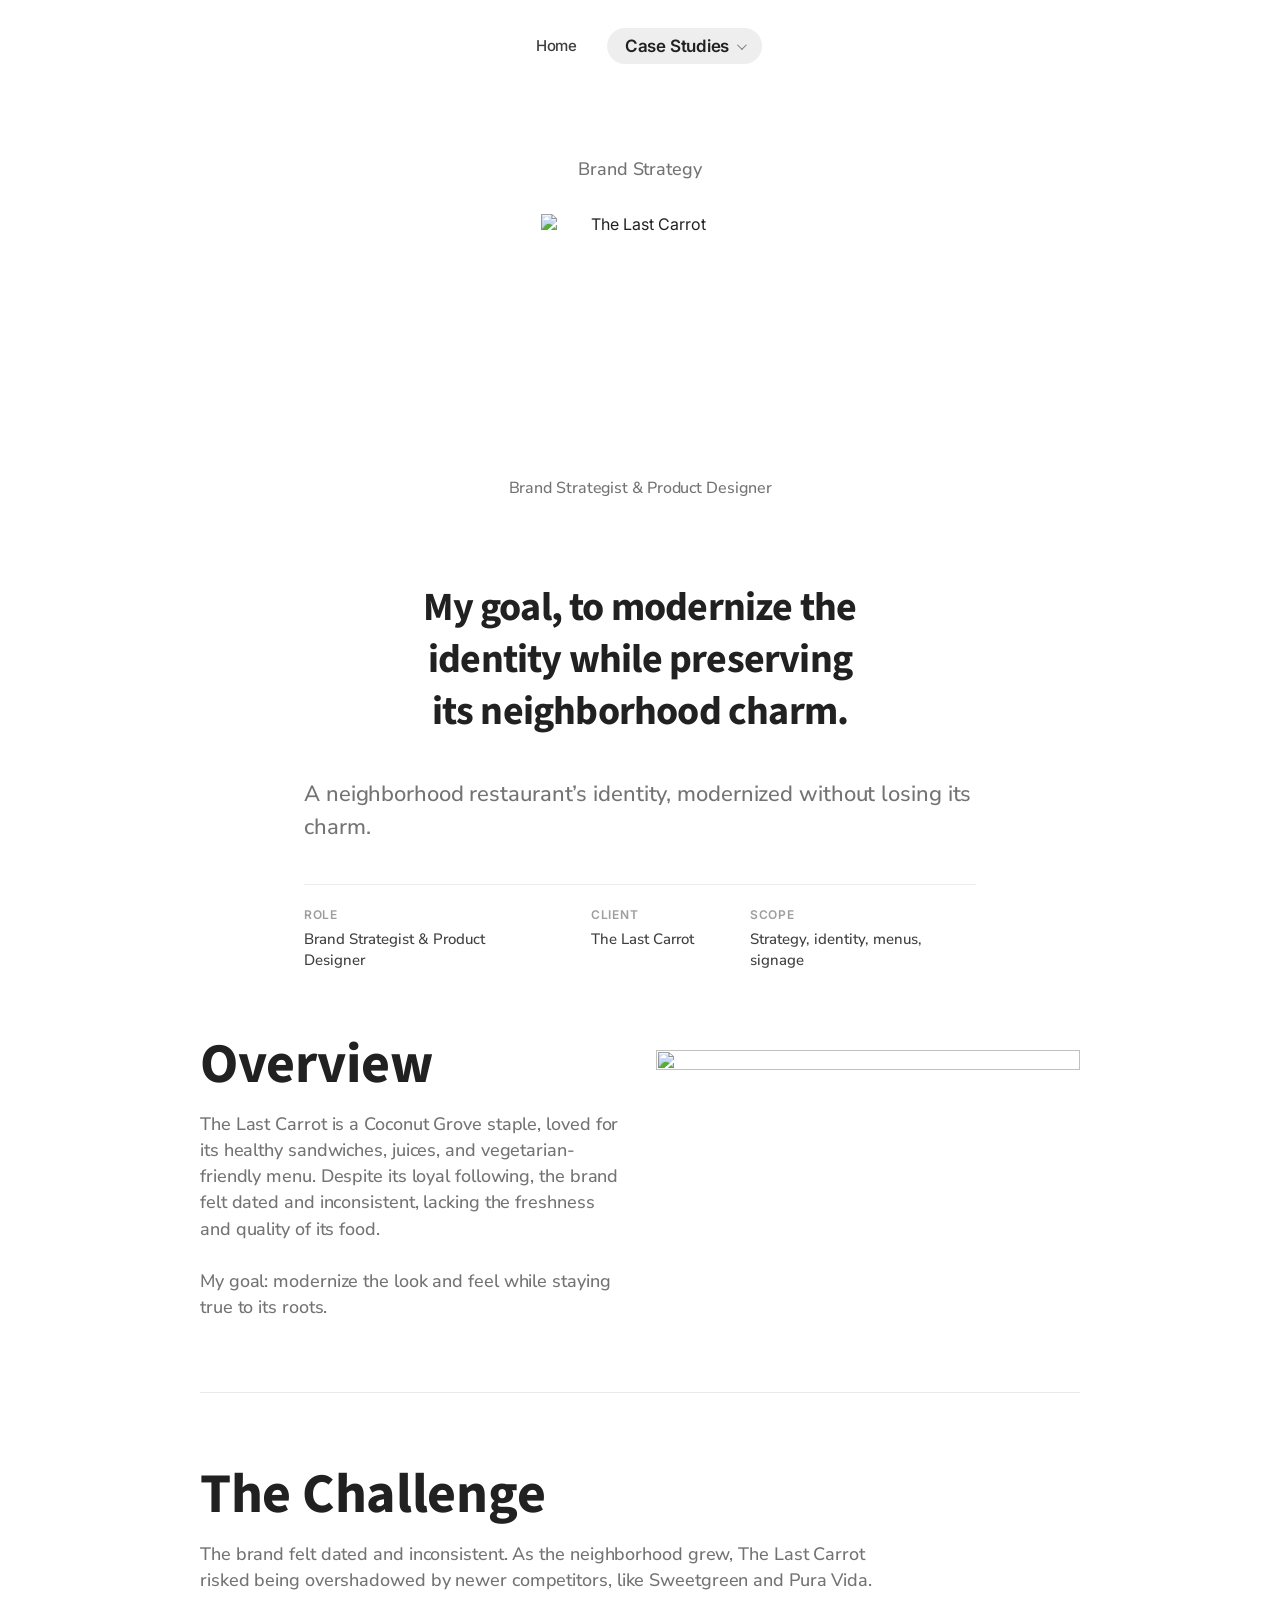
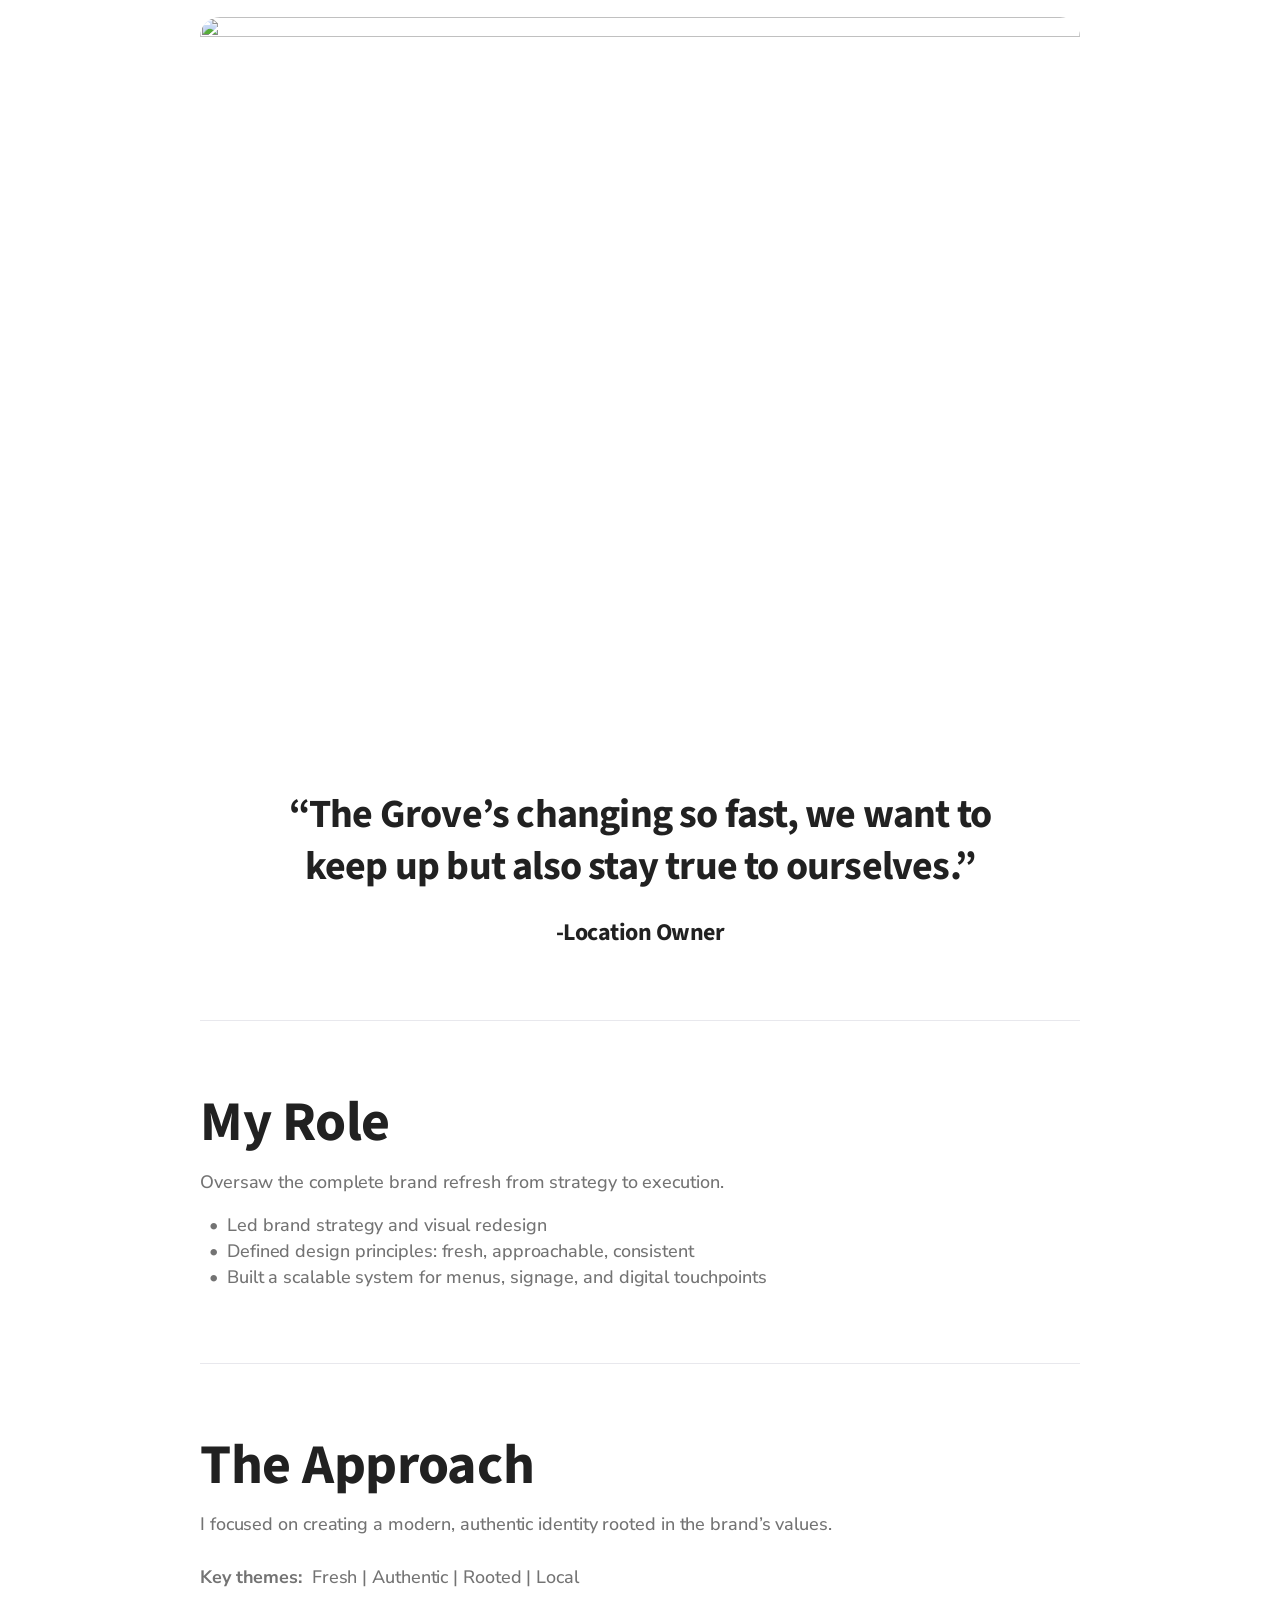
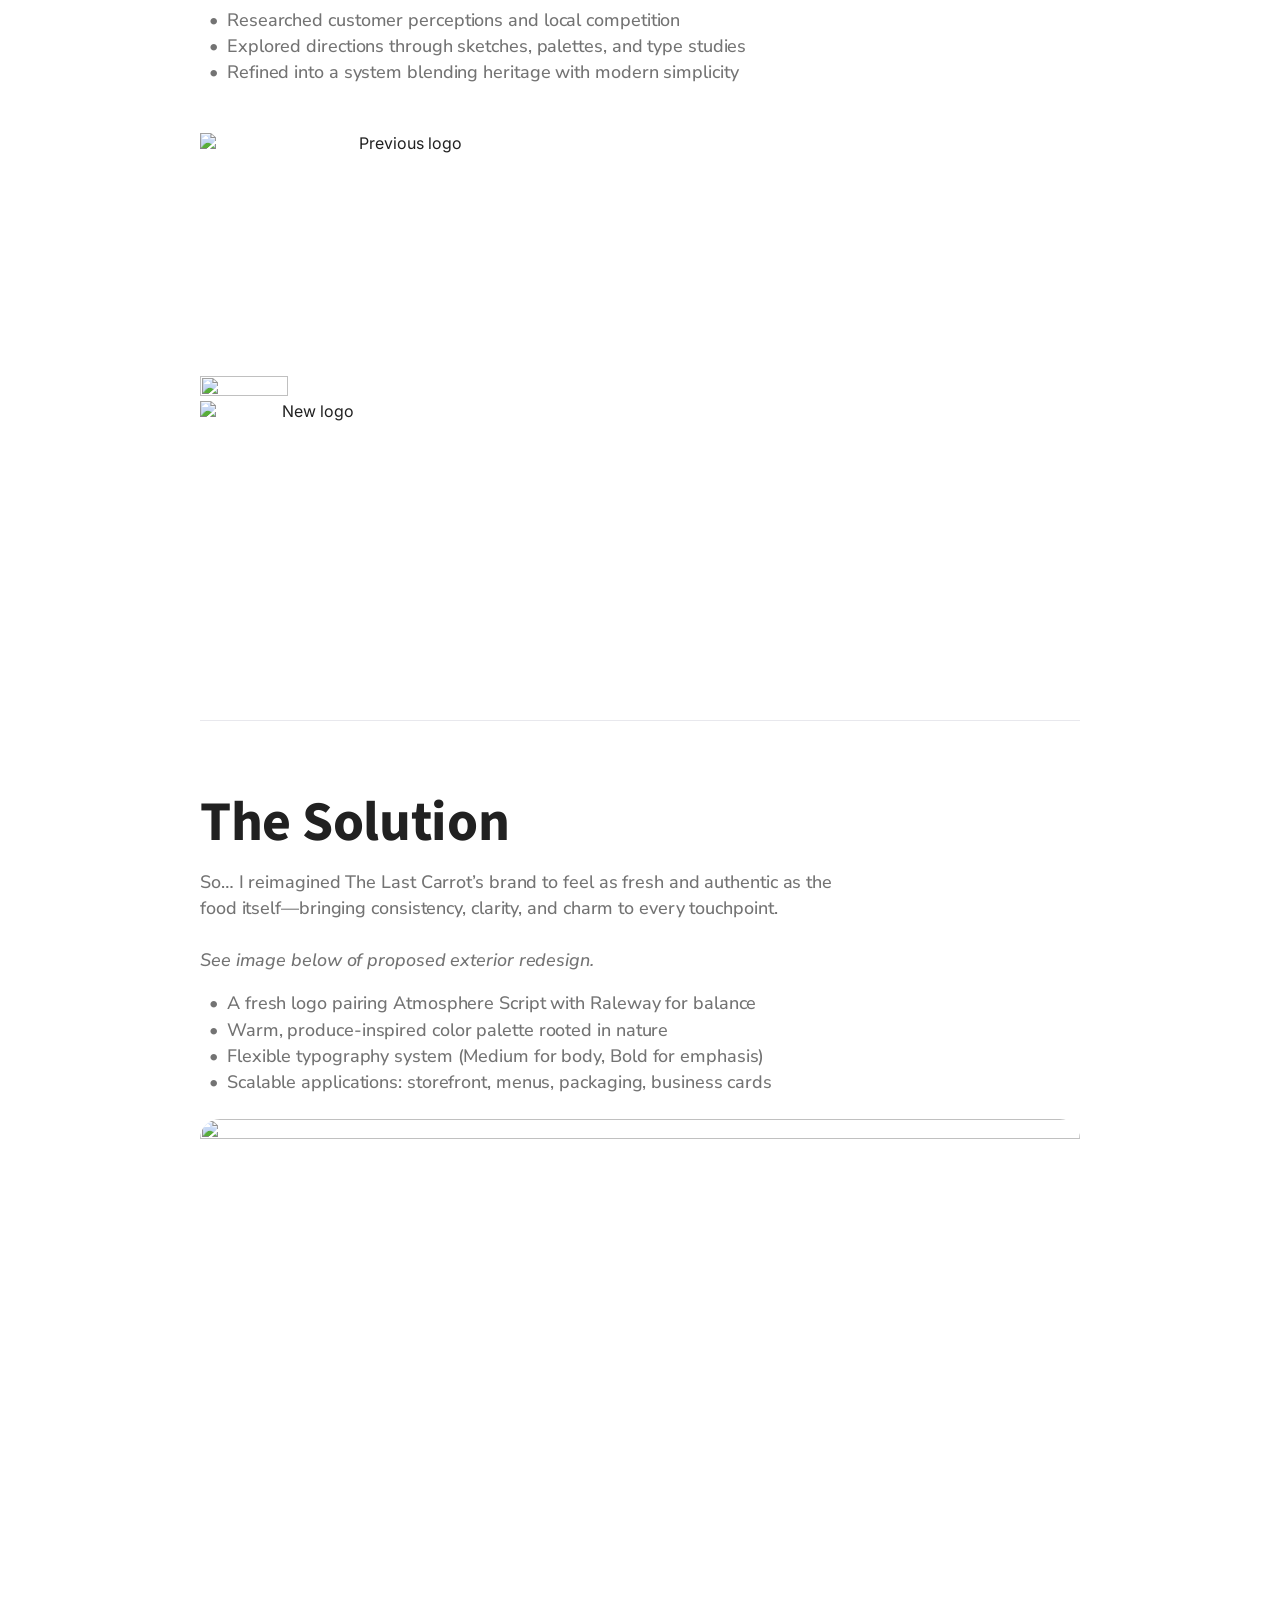
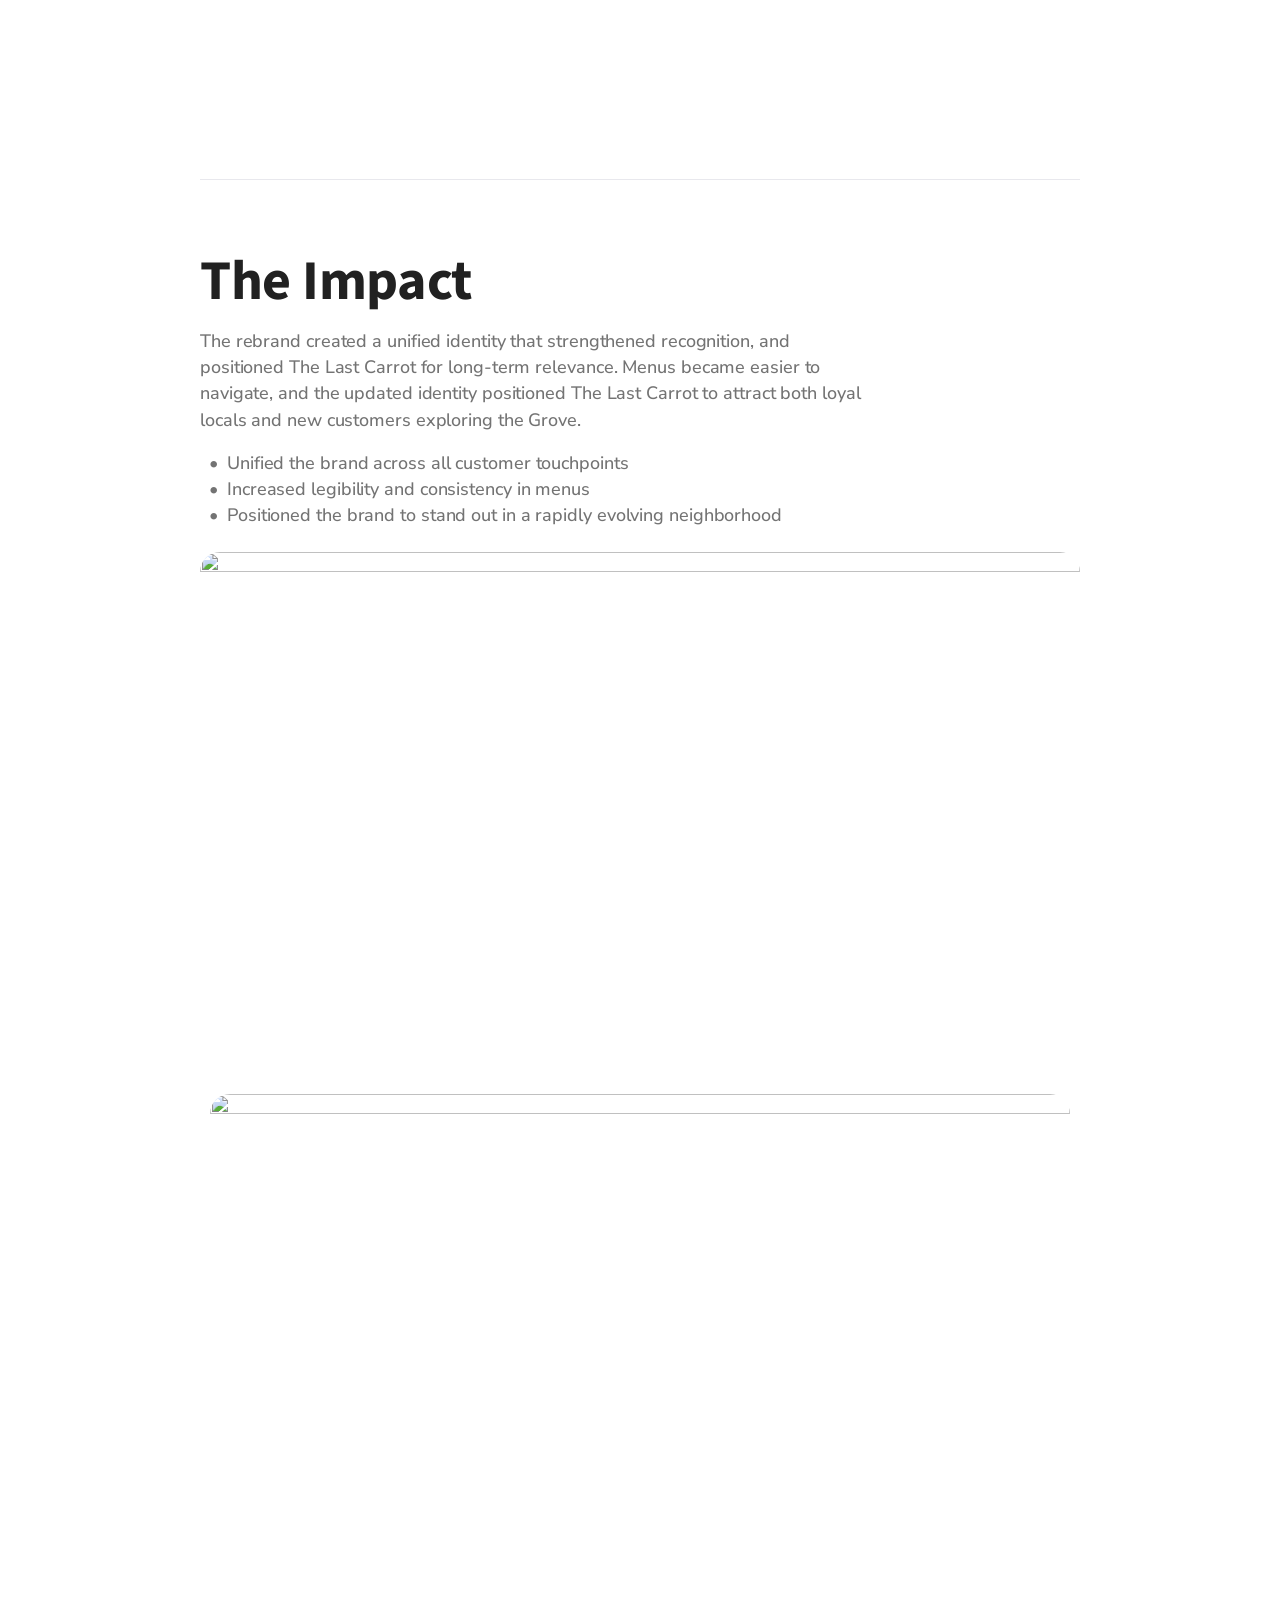
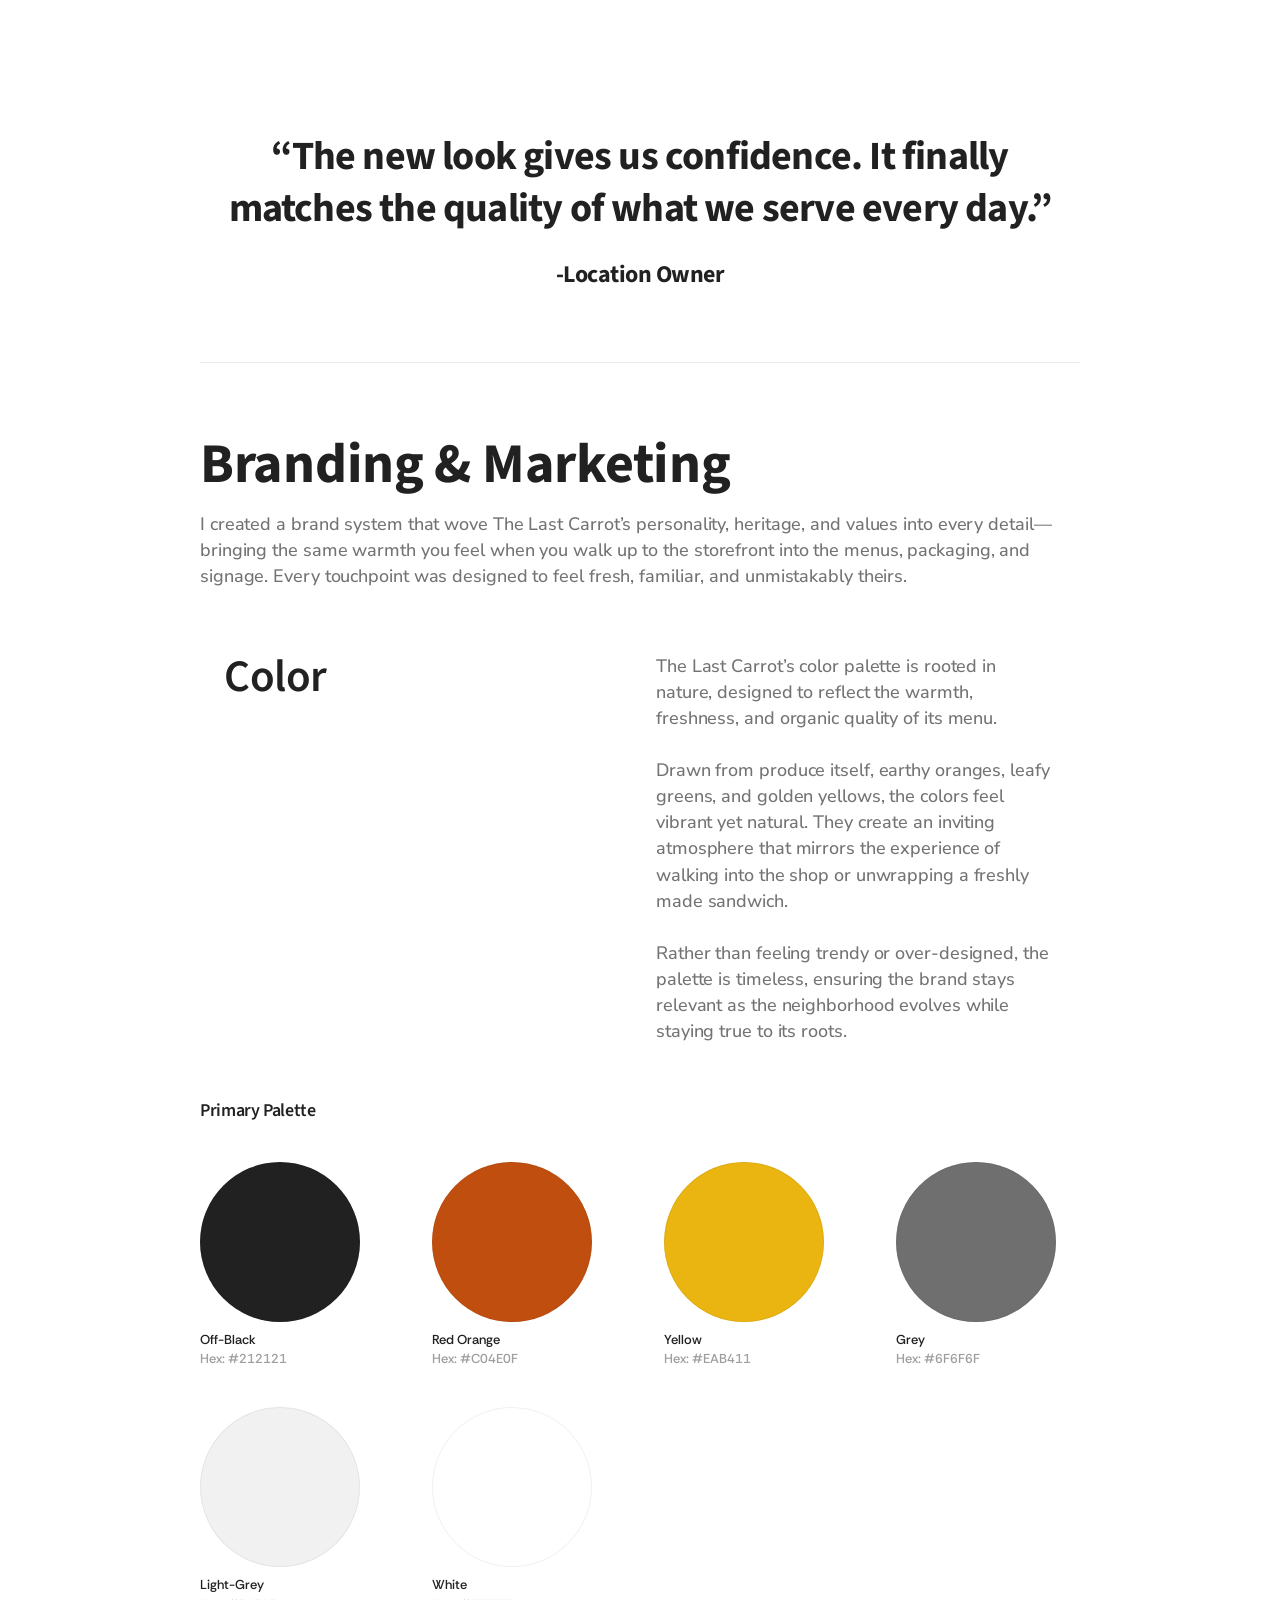
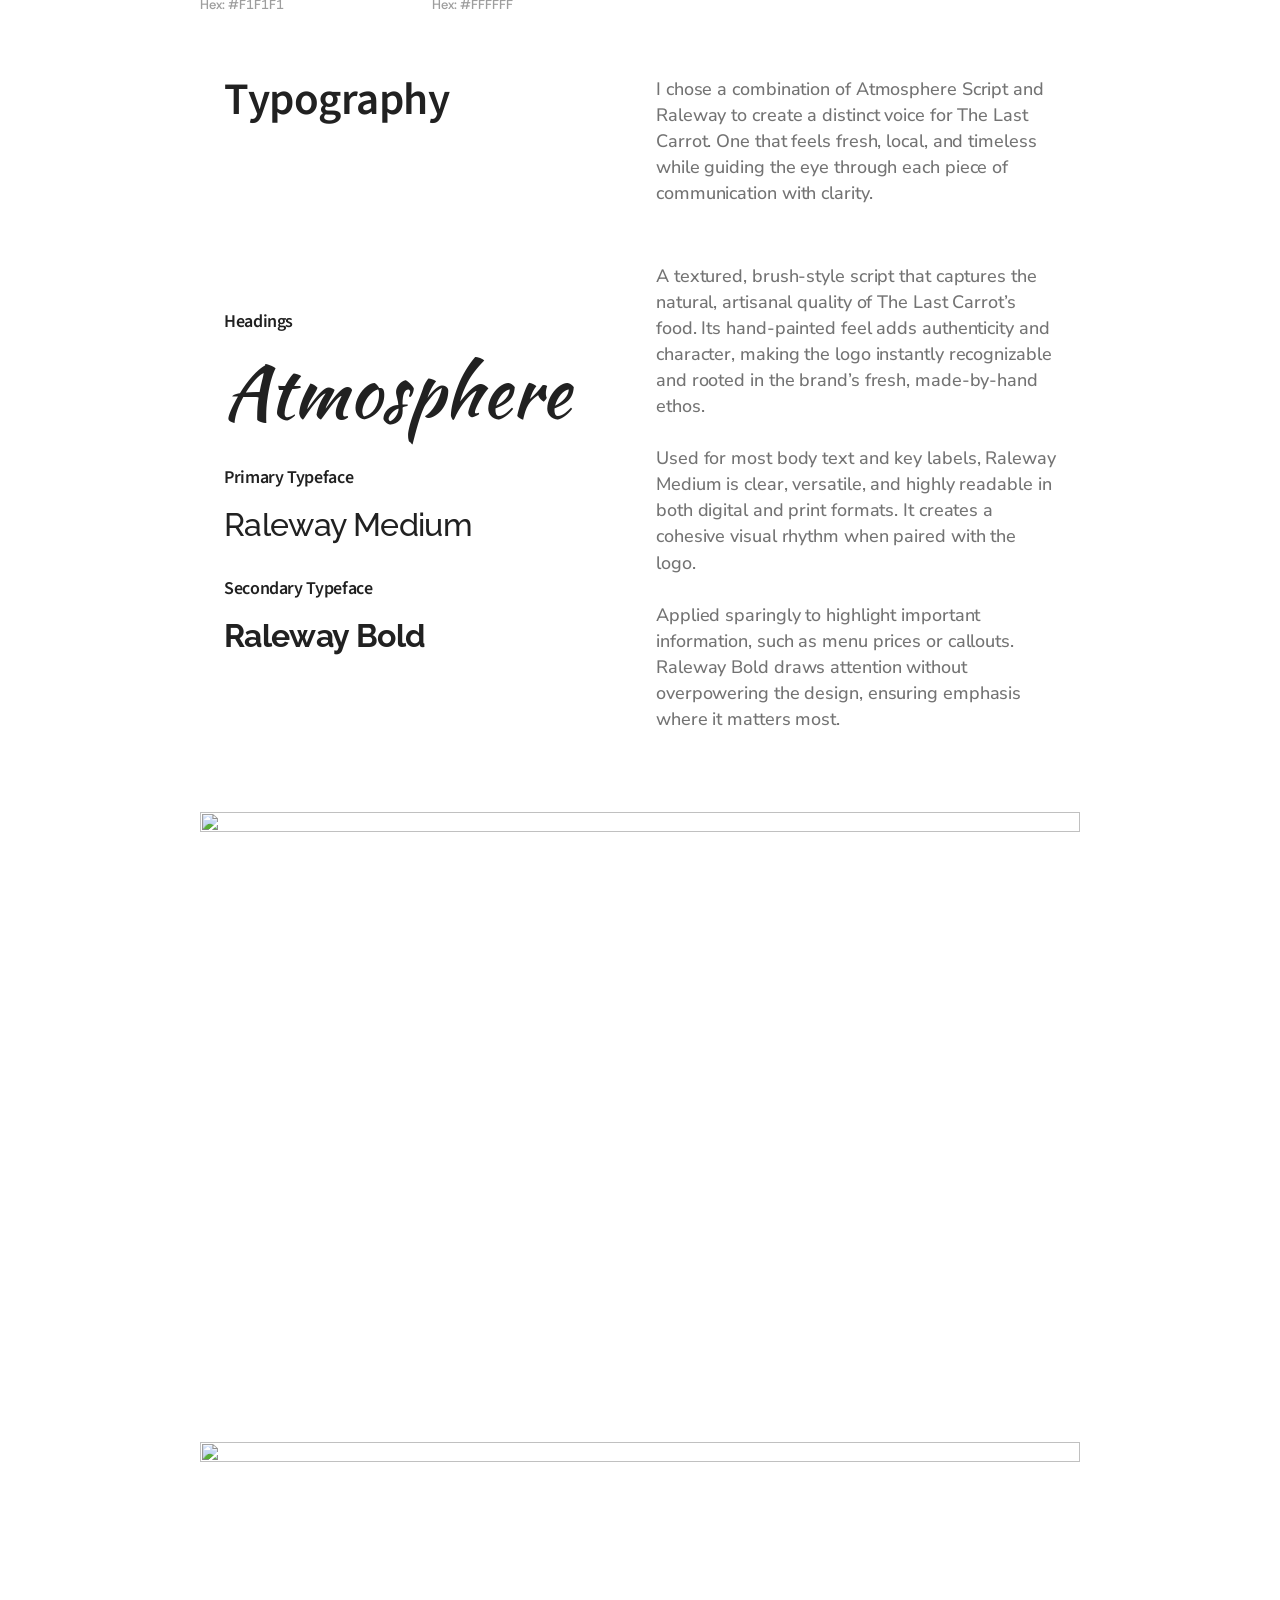
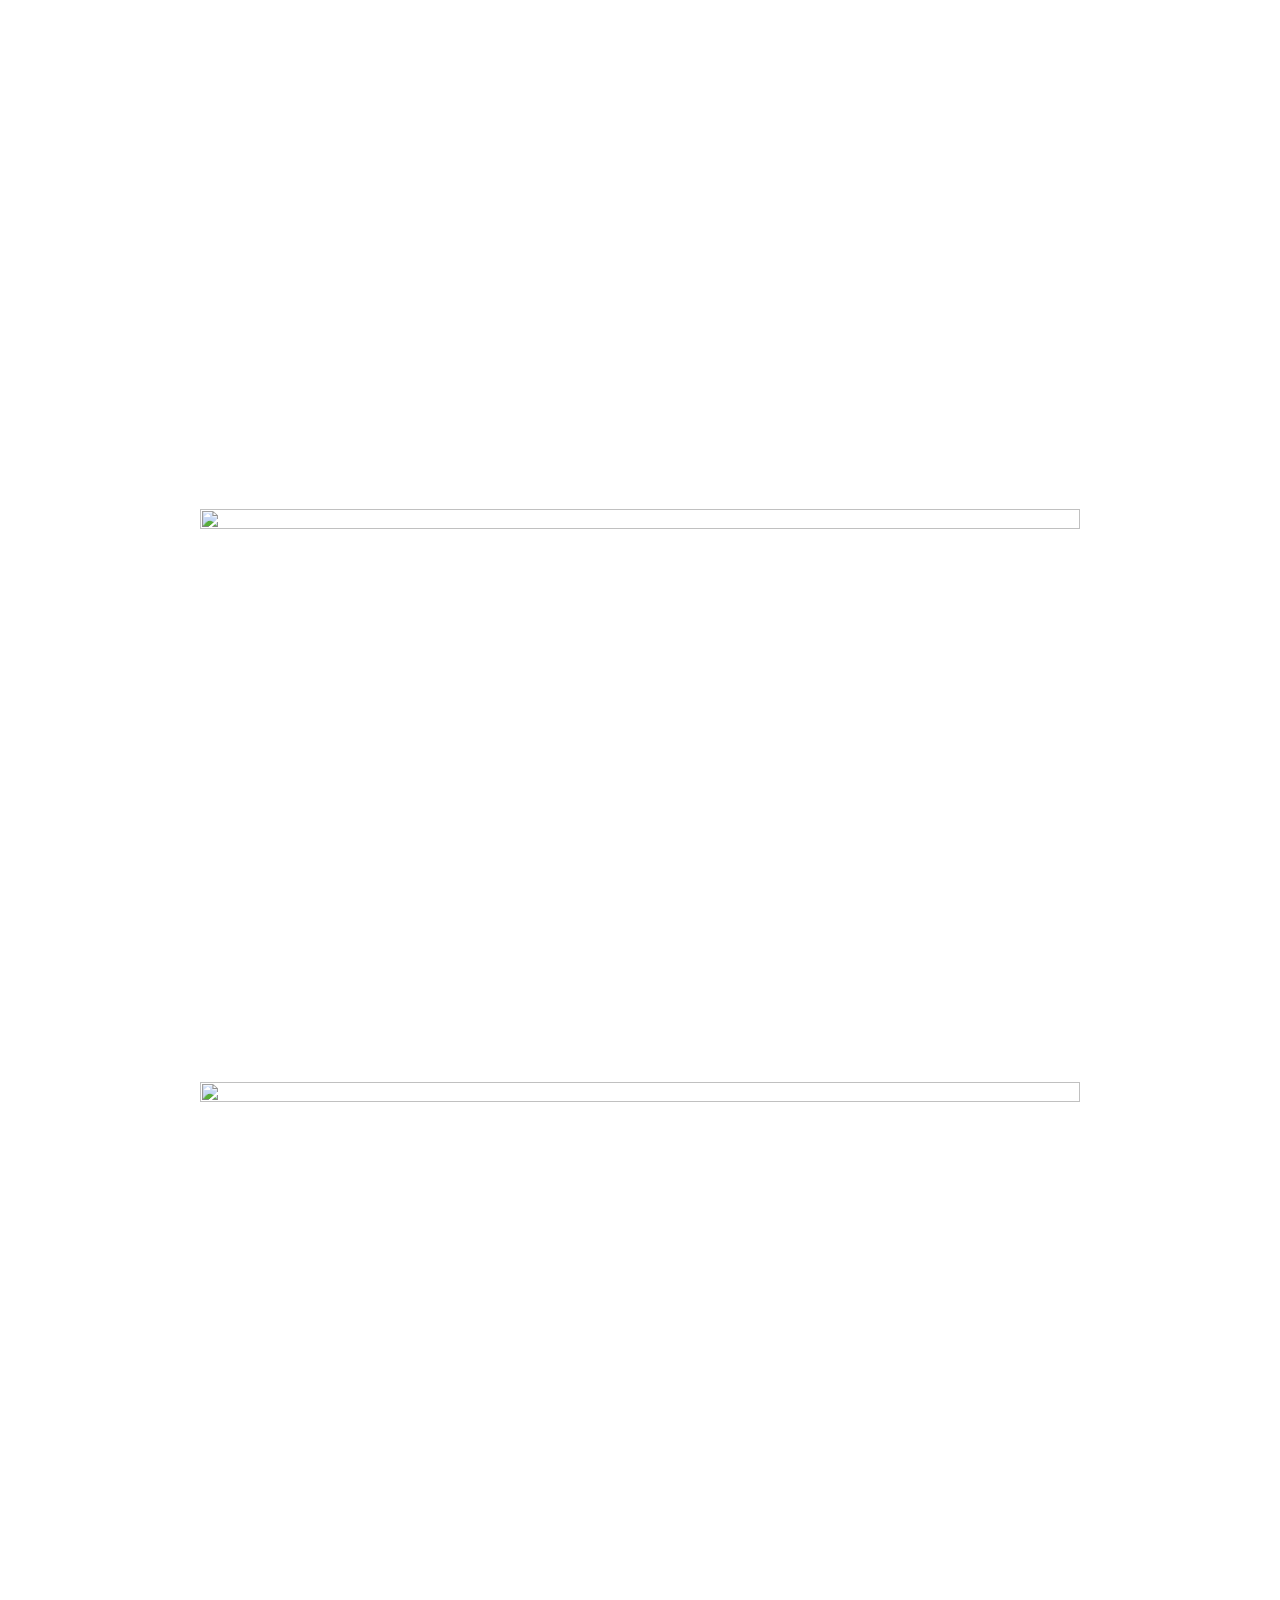
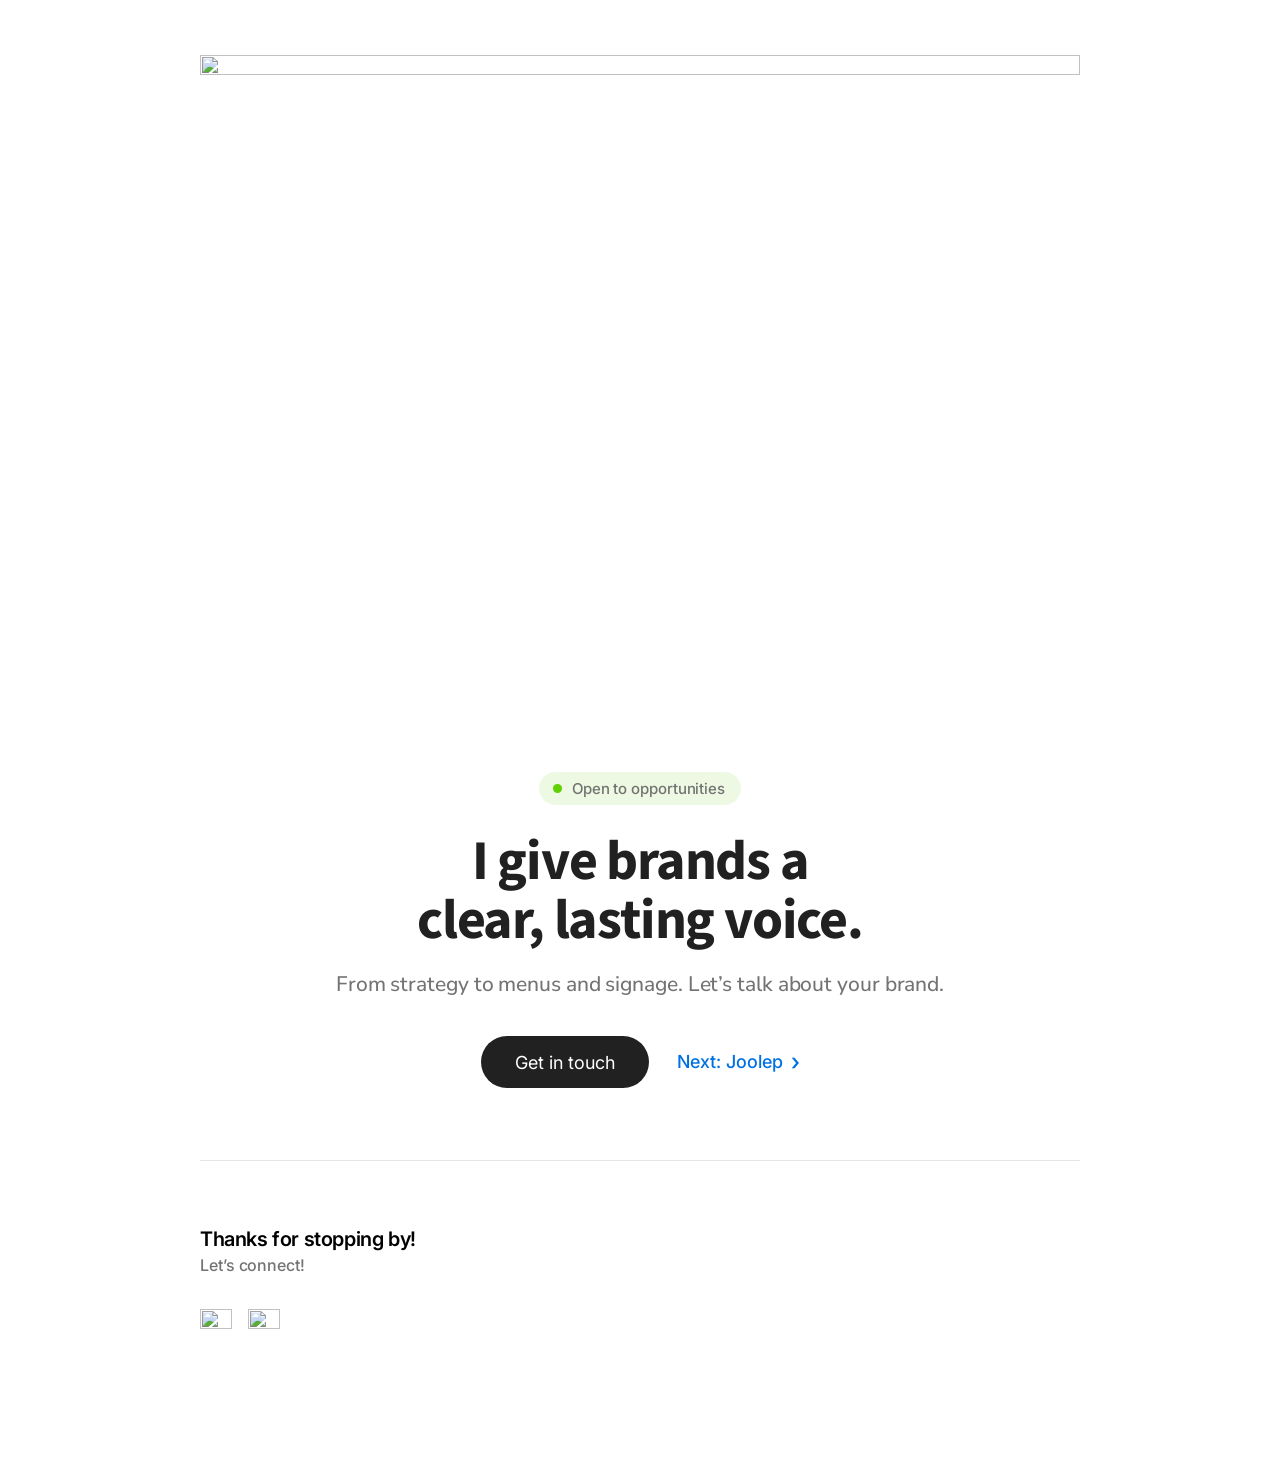
==== commit 267b24d8: "Film photography card, Videography & Photography page with gallery tab Co-Authored-By: Claude Sonnet" ====
--- a/PORTFOLIO/brandstrategy.html
+++ b/PORTFOLIO/brandstrategy.html
@@ -4,7 +4,7 @@
 <meta name="robots" content="noindex,nofollow,noarchive">
 <link rel="preconnect" href="https://fonts.googleapis.com"><link rel="preconnect" href="https://fonts.gstatic.com" crossorigin><link rel="stylesheet" href="https://fonts.googleapis.com/css2?family=Inter:wght@400;500;600;700&family=Source+Sans+3:wght@400;600;700&family=Nunito+Sans:ital,wght@0,400;0,500;0,700;1,400&family=Rethink+Sans:wght@500&family=Abril+Fatface&family=Raleway:wght@500;700&family=Kaushan+Script&display=swap"><link rel="stylesheet" href="style.css"></head>
 <body class="case"><a class="skip" href="#main">Skip to main content</a>
-<header class="hd"><nav class="nav"><a href="index.html" class="">Home</a><details class="cs"><summary class="on">Case Studies</summary><div class="menu"><a href="joolep.html">Joolep</a><a href="datacmsgov.html">Data.CMS.gov</a><a href="videography.html">Videography</a><a href="brandstrategy.html">Brand strategy</a></div></details></nav></header>
+<header class="hd"><nav class="nav"><a href="index.html" class="">Home</a><details class="cs"><summary class="on">Case Studies</summary><div class="menu"><a href="joolep.html">Joolep</a><a href="datacmsgov.html">Data.CMS.gov</a><a href="videography.html">Videography &amp; Photography</a><a href="brandstrategy.html">Brand strategy</a></div></details></nav></header>
 <main id="main">
 <header class="chd b"><p class="lbl">Brand Strategy</p><img src="https://dariusbounds.figma.site/_assets/v11/0ea1de14ad0556f40735d45712dfe91b40f085f2.png?h=512" width="199" height="245" class="clogo carrot" alt="The Last Carrot" loading="lazy"><p class="role2">Brand Strategist &amp; Product Designer</p>
 <h2 class="tag nar">My goal, to modernize the identity while preserving its neighborhood charm.</h2></header><section class="col glance rvx"><p class="tldr">A neighborhood restaurant’s identity, modernized without losing its charm.</p><dl><div><dt>Role</dt><dd>Brand Strategist &amp; Product Designer</dd></div><div><dt>Client</dt><dd>The Last Carrot</dd></div><div><dt>Scope</dt><dd>Strategy, identity, menus, signage</dd></div></dl></section>
--- a/PORTFOLIO/style.css
+++ b/PORTFOLIO/style.css
@@ -78,7 +78,7 @@
 .proj.p4 .role{margin-top:24px}.proj.p4 .pill-d{margin-top:24px}
 .badge{display:flex;align-items:center;gap:15px;margin-top:32px}
 .badge p{font:500 18px/21.6px Nunito Sans;color:var(--g3);letter-spacing:-.09px;max-width:144px}
-.pimg{width:100%;margin-top:55px}.p2 .pimg{margin-top:0;margin-bottom:57px}
+.pimg{width:100%;margin-top:55px}.p2 .pimg{margin-top:55px}
 .p2 .lg{max-width:100%}
 .proj{position:relative}
 .proj img[class^=wide9]{margin-top:29px;max-width:none;width:min(956px,calc(100vw - 2*var(--pad)));position:relative;left:50%;transform:translateX(-50%);align-self:flex-start}
@@ -150,7 +150,6 @@
 h4{font:600 18px/21.6px "Source Sans 3";letter-spacing:-.36px;color:var(--ink)}
 .s h4{margin-top:48px}.s h3.plat+p{margin-top:16px}.s h4+p{margin-top:12px}.pp{margin-top:56px!important}
 h3.plat{font:700 clamp(28px,3vw,36px)/1.2 "Source Sans 3";letter-spacing:-.5px;margin-top:64px}
-h3.plat .live{display:inline-block;vertical-align:middle;margin-left:10px;padding:3px 12px;border-radius:100px;background:#e9f9db;color:#3a8c00;font:600 14px/20px Inter;letter-spacing:0}
 .row{display:grid;gap:5px;margin-top:24px}
 .row img{width:100%;height:auto}
 .ph4{grid-template-columns:repeat(4,1fr)}
@@ -558,8 +557,8 @@
 .menu a:hover::after{opacity:.6;transform:none}
 .menu a:active{transform:scale(.98)}
 .pill-o:active,.pill-d:active{transform:scale(.96)}
-.pill-o:hover{transform:translateY(-2px);box-shadow:0 8px 20px -8px rgba(0,0,0,.35)}
-.pill-d:hover{box-shadow:0 10px 24px -8px rgba(0,0,0,.45)}
+.pill-o:hover{transform:translateY(-2px)}
+
 .pill-o:focus-visible,.pill-d:focus-visible,.nav a:focus-visible,.nav summary:focus-visible,.cb-link:focus-visible{outline:2px solid #0071e3;outline-offset:3px}
 .pill-d:hover::after{width:20px;opacity:1;margin-left:10px}
 .tabs button,.tabs a{transition:background .25s var(--ease),color .25s,transform .25s var(--ease)}
@@ -590,3 +589,285 @@
 .cb-link:hover{gap:12px}.cb-link:hover::after{transform:translateX(2px)}
 .ft{margin-top:0}
 .case .glance{margin-top:40px}
+
+/* ===== before / after toggle ===== */
+.ba{margin:48px 0 0;text-align:center}
+.ba-ctl{position:relative;display:inline-grid;grid-template-columns:1fr 1fr;background:#ececf0;border-radius:100px;padding:4px}
+.ba-ctl button{position:relative;z-index:1;padding:11px 20px;font:500 14px/1 Inter;border-radius:100px;color:var(--g1);transition:color .3s;white-space:nowrap}
+.ba-ctl button[aria-pressed=true]{color:#fff}
+.ba-pill{position:absolute;top:4px;bottom:4px;left:4px;width:calc(50% - 4px);background:#212121;border-radius:100px;transition:transform .55s cubic-bezier(.34,1.3,.64,1)}
+.ba[data-mode=after] .ba-pill{transform:translateX(100%)}
+.ba-stage{margin-top:20px;background:#f5f5f7;border-radius:var(--r-lg);padding:clamp(14px,3vw,28px);text-align:left}
+.ba-bar{display:flex;align-items:center;gap:12px;background:#fff;border-radius:12px 12px 0 0;padding:12px 14px;border-bottom:1px solid #e1e7ee}
+.ba-logo{width:56px;height:10px;border-radius:5px;background:#9fb3c8}
+.ba-search{flex:1;height:14px;border-radius:7px;background:#e8edf3}
+.ba-fbtn{font:600 12px/1 Inter;color:#0071bc;border:1.5px solid #0071bc;border-radius:6px;padding:7px 10px;transition:opacity .4s,transform .4s var(--ease)}
+.ba[data-mode=after] .ba-fbtn{opacity:.25;transform:scale(.94)}
+.ba-body{position:relative;overflow:hidden;background:#f5f7f9;border-radius:0 0 12px 12px;padding:14px;min-height:clamp(280px,40vw,360px)}
+.ba-res{display:grid;gap:10px;padding-left:0;transition:padding-left .65s var(--ease)}
+.ba[data-mode=after] .ba-res{padding-left:calc(34% + 12px)}
+.ba-card{background:#fff;border-radius:8px;padding:12px 14px;box-shadow:0 1px 4px rgba(0,0,0,.08)}
+.ba-card i{display:block;height:7px;border-radius:4px;background:#e1e7ee;margin-top:8px}
+.ba-card i.t{height:10px;width:46%;background:#8fb7da;margin-top:0}
+.ba-card i.s{width:70%}
+.ba-card .m{display:flex;gap:14px;margin-top:12px}.ba-card .m i{width:36px;height:6px;margin:0}
+.ba-side{position:absolute;z-index:3;left:14px;top:14px;bottom:14px;width:34%;background:#fff;border-radius:12px;padding:16px;overflow:hidden;box-shadow:0 0 0 1px rgba(0,0,0,.06),0 24px 50px -8px rgba(0,0,0,.38);transition:box-shadow .6s var(--ease)}
+.ba[data-mode=after] .ba-side{box-shadow:0 0 0 1px rgba(0,0,0,.05),0 2px 10px rgba(0,0,0,.08)}
+.ba[data-mode=before] .ba-side.go{animation:baIn .6s var(--ease)}
+@keyframes baIn{from{transform:translateX(-28px);opacity:0}to{transform:none;opacity:1}}
+.ba-side b{display:block;width:44%;height:10px;border-radius:5px;background:#2b3a4a;margin-bottom:14px}
+.ba-g{margin-bottom:14px}.ba-g .h{display:block;width:60%;height:8px;border-radius:4px;background:#566574;margin-bottom:10px}
+.ba-g span{display:flex;align-items:center;gap:8px;margin-top:8px}
+.ba-g em{width:11px;height:11px;border:1.5px solid #aeb0b5;border-radius:2px;flex:none}
+.ba-g span i{height:6px;border-radius:3px;background:#dfe5ec;flex:1;max-width:70%}
+.ba-dim{position:absolute;inset:0;z-index:2;background:rgba(10,20,40,.5);opacity:1;transition:opacity .55s var(--ease);pointer-events:none}
+.ba[data-mode=after] .ba-dim{opacity:0}
+.ba .cap{margin-top:16px;position:relative;min-height:1.6em}
+.ba .cap span{display:none}
+.ba[data-mode=before] .cap [data-c=before],.ba[data-mode=after] .cap [data-c=after]{display:inline;animation:capIn .4s var(--ease)}
+@keyframes capIn{from{opacity:0;transform:translateY(4px)}to{opacity:1;transform:none}}
+@media(max-width:560px){.ba-ctl button{padding:10px 12px;font-size:13px}.ba[data-mode=after] .ba-res{padding-left:calc(38% + 10px)}.ba-side{width:38%;padding:12px}}
+
+/* ===== sliding tab pill, chips pill, count up, headline reveal ===== */
+.tabs{position:relative}
+.tabs .tp{position:absolute;z-index:0;top:0;left:0;height:100%;border-radius:100px;background:#212121;pointer-events:none;transition:transform .5s cubic-bezier(.34,1.3,.64,1),width .5s cubic-bezier(.34,1.3,.64,1);opacity:0}
+.tabs.ready .tp{opacity:1}
+.tabs.ready button{position:relative;z-index:1;background:transparent!important;transition:color .3s}
+.tabs.ready button[aria-selected=true]{color:#fff}
+.SearchResultsTabsV2{position:relative}
+.chip-pill{position:absolute;top:0;left:0;z-index:2;pointer-events:none;border:2px solid #0071bc;border-radius:4px;background:rgba(230,244,251,.55);opacity:0;transition:transform .5s cubic-bezier(.34,1.3,.64,1),width .5s cubic-bezier(.34,1.3,.64,1),opacity .2s}
+.SearchResultsTabsV2.ready .chip-pill{opacity:1}
+.SearchResultsTabsV2.ready .SearchResultsTabsV2__tab.is-active{border-color:#d6d7d9!important;background:#fff!important}
+.cms .SearchPage__results-text .num{display:inline-block}
+.cms .num.flip{animation:flipIn .45s var(--ease)}
+@keyframes flipIn{from{transform:translateY(70%);opacity:0}to{transform:none;opacity:1}}
+.Checkbox input:checked+.Checkbox__custom{animation:ckPop .35s var(--spring)}
+@keyframes ckPop{0%{transform:scale(.8)}60%{transform:scale(1.12)}100%{transform:scale(1)}}
+.Checkbox input:checked+.Checkbox__custom::after{animation:ckDraw .3s var(--ease) .05s both}
+@keyframes ckDraw{from{clip-path:inset(0 100% 100% 0)}to{clip-path:inset(0)}}
+.DatasetResultV2__metaItem{padding:6px 8px;margin:-6px -8px;border-radius:6px;transition:background .2s}
+.DatasetResultV2__metaItem:hover{background:#eef3f8}
+.DatasetResultV2__metaItem:hover .DatasetResultV2__metaValue{color:#0071bc}
+.js .wm{display:inline-block;overflow:hidden;vertical-align:top;padding-bottom:.14em;margin-bottom:-.14em}
+.js .wi{display:inline-block;transform:translateY(105%);transition:transform .9s var(--ease);transition-delay:calc(var(--i)*60ms)}
+.js .wr.in .wi{transform:none}
+@media(prefers-reduced-motion:reduce){.js .wi{transform:none;transition:none}.ba *,.tabs .tp,.chip-pill{transition:none!important;animation:none!important}}
+
+/* ===== magnetic buttons, project hover, experience spine ===== */
+.pill-o,.pill-d{transform:translate(var(--mx,0px),var(--my,0px))}
+.pill-o:hover,.pill-d:hover{transform:translate(var(--mx,0px),calc(var(--my,0px) - 2px))}
+.pill-o:active,.pill-d:active{transform:translate(var(--mx,0px),var(--my,0px)) scale(.96)}
+.proj .role,.proj .desc,.proj img.lg{transition:transform .5s var(--ease)}
+.proj:hover .role,.proj:hover .desc{transform:translateX(8px)}
+.proj:hover img.pimg,.proj:hover img[class^=wide9]{transform:scale(1.02)}
+.exp{position:relative;--sx:-26px}
+.exp .job{position:relative}
+.exp .job::before{content:"";position:absolute;left:var(--sx);top:10px;width:11px;height:11px;margin-left:-5.5px;border-radius:50%;background:#fff;border:2px solid #d2d2d7;transition:transform .45s var(--spring),background .3s,border-color .3s;z-index:1}
+.exp .job.reached::before{transform:scale(1.35);background:#212121;border-color:#212121}
+.spine{position:absolute;left:var(--sx);width:2px;margin-left:-1px;background:#e5e5ea;border-radius:2px;pointer-events:none}
+.spine i{position:absolute;left:0;top:0;width:100%;background:#212121;border-radius:2px;height:0}
+@media(max-width:700px){.exp{--sx:-12px}}
+@media(prefers-reduced-motion:reduce){.exp .job::before{transition:none}}
+
+/* ===== nav: distinct hover vs selected, gliding pills, hover dropdown ===== */
+.nav>a,.nav summary{z-index:1}
+.nav>a:hover,.nav summary:hover,.nav .on,.nav>a:hover{background:transparent!important}
+.nav>a:hover,.nav summary:hover{transform:none}
+.nv-pill{position:absolute;top:0;left:0;height:36px;border-radius:100px;pointer-events:none;width:0;transition:transform .5s var(--ease),width .5s var(--ease),opacity .3s var(--ease)}
+.nv-sel{background:#eeeeef;z-index:0}
+.nv-hov{background:#fff;box-shadow:inset 0 0 0 1.5px rgba(0,0,0,.16),0 4px 14px -6px rgba(0,0,0,.2);z-index:0;opacity:0}
+.nav.hv .nv-hov{opacity:1}
+.nav>a:hover,.nav summary:hover{color:var(--ink)}
+.nav .on{font-weight:600}
+.nav details[open] .menu{animation:none}
+.nav details .menu{transform-origin:50% 0}
+.nav details.opening .menu{animation:menuIn .34s var(--ease) both}
+.nav details.closing .menu{animation:menuOut .22s var(--ease) both}
+@keyframes menuOut{from{opacity:1;transform:translateX(-50%)}to{opacity:0;transform:translateX(-50%) translateY(-6px) scale(.97)}}
+.nav details::after{content:"";position:absolute;left:0;right:0;top:100%;height:12px}
+.nav details{position:relative}
+.menu a:hover{background:#f4f4f5}
+@media(prefers-reduced-motion:reduce){.nv-pill{transition:none}.nav details.opening .menu,.nav details.closing .menu{animation:none}}
+.ba{display:block!important;width:100%}
+.ba-stage{width:100%}
+.ba .cap{display:block;width:auto}
+#p-search .glance{margin-top:64px}
+.card.grad .bg{object-fit:cover;object-position:50% 40%}
+
+/* ===== polish: tab bar offset, drawer wireframe accuracy, timeline dots ===== */
+.tabs{top:auto}
+/* before: real drawer sits on the right, full height under the bar, square corners, dark navy */
+.ba-side{left:62%;top:0;bottom:0;width:38%;border-radius:0;background:#0e2a55;box-shadow:-24px 0 50px -8px rgba(0,0,0,.45);transition:left .65s var(--ease),top .65s var(--ease),bottom .65s var(--ease),width .65s var(--ease),border-radius .65s var(--ease),background .5s var(--ease),box-shadow .6s var(--ease)}
+.ba[data-mode=after] .ba-side{left:14px;top:14px;bottom:14px;width:34%;border-radius:12px;background:#fff}
+.ba-side b,.ba-g .h,.ba-g em,.ba-g span i{transition:background .5s var(--ease),border-color .5s var(--ease)}
+.ba[data-mode=before] .ba-side b{background:#fff}
+.ba[data-mode=before] .ba-g .h{background:rgba(255,255,255,.85)}
+.ba[data-mode=before] .ba-g em{border-color:rgba(255,255,255,.75)}
+.ba[data-mode=before] .ba-g span i{background:rgba(255,255,255,.28)}
+@keyframes baIn{from{transform:translateX(100%)}to{transform:none}}
+@media(max-width:560px){.ba-side{left:54%;width:46%}.ba[data-mode=after] .ba-side{left:14px;width:38%}}
+/* timeline: line centered on the dot, 8px clear gap around it */
+.exp .job::before{box-sizing:border-box;left:var(--sx);top:16px;width:12px;height:12px;margin:0;transform:translate(-50%,-50%);box-shadow:0 0 0 8px #fff;transition:width .45s var(--spring),height .45s var(--spring),background .3s,border-color .3s}
+.exp .job.reached::before{transform:translate(-50%,-50%);width:18px;height:18px}
+.spine{margin-left:-1px}
+@media(max-width:700px){.exp{--sx:-20px}.exp .job::before{width:10px;height:10px}.exp .job.reached::before{width:14px;height:14px}}
+@media(max-width:700px){.exp{--sx:-10px}.exp .job{padding-left:12px}}
+.nav{gap:12px}
+/* wireframe: real nav + hero search band, no filters button */
+.ba-bar{gap:14px;padding:12px 16px}
+.ba-logo{width:64px;height:10px;background:#7f93a8}
+.ba-nl{display:flex;gap:12px}.ba-nl i{display:block;width:34px;height:6px;border-radius:3px;background:#0071bc}.ba-nl.g i{background:#b8c2cc;width:28px}
+.ba-sp{flex:1}
+.ba-ic{width:12px;height:12px;border-radius:50%;border:2px solid #0071bc;box-sizing:border-box}
+.ba-body{padding:0;min-height:clamp(340px,46vw,430px)}
+.ba-hero{background:#0b1b33;padding:16px 16px 18px;display:flex;flex-direction:column;gap:9px}
+.ba-hl{width:22%;height:5px;border-radius:3px;background:#5d7390}
+.ba-hs{height:12px;border-bottom:1.5px solid #5d7390;width:60%;position:relative}
+.ba-hs::before{content:"";position:absolute;left:0;bottom:3px;width:42%;height:6px;border-radius:3px;background:#8fa3bb}
+.ba-res{margin:14px}
+.ba[data-mode=after] .ba-side{top:calc(14px + 66px + 14px)}
+@media(max-width:560px){.ba-nl.g,.ba-nl:not(.g) i:nth-child(3){display:none}.ba[data-mode=after] .ba-side{top:94px}}
+/* chips: highlight must not fade the label; phone layout matches live data.cms.gov */
+.chip-pill{background:rgba(0,113,188,.1)}
+.SearchPageFiltersDisplay__filterSortBtn{display:none}
+@media(max-width:767px){
+.cms-stage{justify-content:flex-start}
+.cms.SearchPage__chips{width:100%;min-width:0}
+.SearchResultsTabsV2{flex-wrap:nowrap;overflow-x:auto;scrollbar-width:none;margin:0 calc(-1*clamp(20px,4vw,40px)) 14px;padding:0 clamp(20px,4vw,40px) 2px}
+.SearchResultsTabsV2::-webkit-scrollbar{display:none}
+.SearchResultsTabsV2__tab{flex:0 0 auto;white-space:nowrap}
+.SearchPageFiltersDisplay__container{flex-direction:column;align-items:stretch;gap:12px}
+.SortDropdownV2__toggle{display:none}
+.SearchPageFiltersDisplay__filterSortBtn{display:flex;align-items:center;justify-content:center;gap:4px;width:100%;height:40px;padding:0 16px;border:1px solid #0766ac;border-radius:20px;background:transparent;color:#1675c1;font:500 16px/1 Rubik,sans-serif}
+}
+@media(max-width:767px){.cms .SearchPageFiltersDisplay__filterSortBtn{display:flex;align-items:center;justify-content:center;gap:4px;width:100%;height:40px;padding:0 16px;border:1px solid #0766ac;border-radius:20px;background:transparent;color:#1675c1;font:500 16px/1 Rubik,sans-serif}}
+
+/* joolep tabs: version badge, comparison */
+h3.plat .status{margin-left:14px;vertical-align:middle;font-size:15px}
+.glance .g .pill-d{margin-top:8px}
+.more{margin-top:40px!important}
+.vs{margin-top:32px;border-radius:var(--r-lg);overflow:hidden;background:#f5f5f7}
+.vs-h,.vs-r{display:grid;grid-template-columns:.7fr 1fr 1.15fr;gap:24px;padding:20px 28px;align-items:start}
+.vs-h{font:600 12px/1 Inter;letter-spacing:.06em;text-transform:uppercase;color:var(--g3);padding-top:24px}
+.vs-h .n{color:var(--ink)}
+.vs-r{border-top:1px solid #e5e5ea;font:500 16px/1.45 "Nunito Sans";color:var(--g1)}
+.vs-r b{font:600 14px/1.45 Inter;color:var(--ink)}
+.vs-r .n{color:var(--ink);font-weight:700;position:relative}
+@media(max-width:700px){.vs-h{display:none}.vs-r{grid-template-columns:1fr;gap:8px;padding:20px}.vs-r span:not(.n)::before{content:"1.0 and mobile app";display:block;font:600 11px/1 Inter;letter-spacing:.06em;text-transform:uppercase;color:var(--g3);margin-bottom:4px}.vs-r .n::before{content:"2.0 web app";display:block;font:600 11px/1 Inter;letter-spacing:.06em;text-transform:uppercase;color:#3a8c00;margin-bottom:4px}}
+/* wireframe: centered search in the hero band, sidebar top lines up with the first card */
+.ba-hero{box-sizing:border-box;height:64px;padding:0 16px;justify-content:center;align-items:center;gap:8px}
+.ba-hs{width:56%}
+.ba[data-mode=after] .ba-side{top:78px}
+@media(max-width:560px){.ba[data-mode=after] .ba-side{top:78px}}
+/* dataset facts: clearer hover */
+.cms .DatasetResultV2__metaItem{cursor:default;transition:background .25s var(--ease),box-shadow .25s var(--ease),transform .25s var(--ease)}
+.cms .DatasetResultV2__metaItem:hover{background:#e6f4fb;box-shadow:0 0 0 1px rgba(0,113,188,.35),0 6px 14px -6px rgba(0,113,188,.35);transform:translateY(-2px)}
+.cms .DatasetResultV2__metaItem:hover .DatasetResultV2__metaValue,.cms .DatasetResultV2__metaItem:hover .DatasetResultV2__metaValue p{color:#0071bc}
+.cms .DatasetResultV2__metaItem:hover .DatasetResultV2__metaLabel{color:#212121}
+
+/* ===== one left edge: sections, subsections and media share the same 880 container ===== */
+.case .s.col,.case .qt.col{max-width:880px}
+.case .s.col>:is(h2,h3,h4,p,ul,ol,blockquote){max-width:672px}
+.case .s.col>.ba,.case .s.col>.gal,.case .s.col>.full,.case .s.col>img,.case .s.col>.row,.case .s.col>.ph{max-width:none}
+.case .gal{width:100%;left:auto;transform:none}
+.case .prob h2,.case .prob p,.case .prob .cl{max-width:672px}
+/* major sections get a divider; numbered subsections stay inside them */
+.case .s:has(>h2){margin-top:72px;padding-top:72px;border-top:1px solid #e8e8ed}
+.case .s.first,.case .s.first:has(>h2){margin-top:56px;padding-top:0;border-top:0}
+.case .s:has(>h2).last{border-bottom:0}
+.cmpx .ctext h3{font-size:clamp(20px,2vw,24px)}
+@media(max-width:700px){.case .s:has(>h2){margin-top:48px;padding-top:48px}}
+.case .s.col>p.cap{max-width:none;text-align:left}
+/* joolep 2.0 screens */
+.jg{display:grid;gap:12px;margin-top:20px}
+.jg.duo{grid-template-columns:minmax(0,3fr) minmax(0,1fr);align-items:start}
+.jg.tri{grid-template-columns:repeat(3,minmax(0,1fr))}
+.jg img{display:block;width:100%;height:auto;border-radius:var(--r-md);box-shadow:0 0 0 1px rgba(0,0,0,.08)}
+.jg p.cap{margin:10px 0 0;max-width:none}
+.glance dd.stat{display:flex;align-items:center;gap:10px;flex-wrap:wrap}
+.glance dd.stat .status{transform:scale(.85);transform-origin:left center}
+@media(max-width:700px){.jg.duo{grid-template-columns:1fr}.jg.tri{grid-template-columns:1fr;max-width:320px;margin-inline:auto}}
+
+.sn{font:600 14px/1 Inter,sans-serif;color:var(--ac,#e8590c);letter-spacing:.04em;margin:64px 0 10px}
+.case .s.col>h2+p.sn{margin-top:28px}
+.sn+h3{margin-top:0}
+.kpis.k4{grid-template-columns:repeat(4,1fr)}
+.pull{margin-top:28px;padding:24px 28px;border-radius:var(--r-md);background:#f5f5f7;max-width:672px}
+.pull b{display:block;font:700 22px/1.25 "Source Sans 3";color:var(--ac,#e8590c);margin-bottom:8px}
+.pull span{font:500 17px/1.55 "Nunito Sans";color:var(--g1)}
+.spc{display:grid;grid-template-columns:1fr 1fr;gap:16px;margin-top:24px;max-width:none}
+.spc div{background:#f5f5f7;border-radius:var(--r-md);padding:24px}
+.spc b{display:block;font:700 22px/1.2 "Source Sans 3";color:var(--ink);margin-bottom:8px}
+.spc b::before{content:"";display:inline-block;width:10px;height:10px;border-radius:50%;background:var(--ac,#e8590c);margin-right:10px;vertical-align:middle}
+.spc span{font:500 16px/1.5 "Nunito Sans";color:var(--g1)}
+.jg.ph2{grid-template-columns:repeat(2,minmax(0,1fr));max-width:600px;margin-inline:auto;gap:16px}
+.jg.two{grid-template-columns:1fr 1fr}
+@media(max-width:900px){.kpis.k4{grid-template-columns:1fr 1fr}}
+@media(max-width:700px){.spc,.jg.two{grid-template-columns:1fr}.jg.ph2{gap:10px}}
+.case .s.col>p.sn{font:600 14px/1 Inter,sans-serif;color:var(--ac,#e8590c);letter-spacing:.04em;margin:64px 0 10px;max-width:none}
+.case .s.col>h2+p.sn{margin-top:28px}
+.case .s.col>p.sn+h3{margin-top:0}
+
+/* home: alternate image sides on desktop, image after button on tablet and mobile */
+@media(min-width:1101px){
+.proj.p1,.proj.p2{display:grid;grid-template-columns:minmax(0,1fr) minmax(0,1fr);column-gap:clamp(40px,5vw,80px);align-content:center;align-items:start}
+.proj.p1>*,.proj.p2>*{grid-column:1;justify-self:start}
+.proj.p1>.pimg,.proj.p2>.pimg{grid-column:2;grid-row:1/span 6;margin-top:0;align-self:center;justify-self:stretch}
+.proj.p2>*{grid-column:2}
+.proj.p2>.pimg{grid-column:1}
+.proj.p1>.badge{justify-self:start}
+}
+
+/* timeline inside the margins: dots sit on the content edge, text is indented */
+.exp{--sx:9px}
+.exp .job{padding-left:40px}
+.spine i{border-radius:2px 2px 0 0}
+@media(max-width:700px){.exp{--sx:7px}.exp .job{padding-left:28px}.exp .job::before{width:10px;height:10px}.exp .job.reached::before{width:14px;height:14px}}
+
+/* home: wider projects block on desktop so the images can be larger */
+@media(min-width:1101px){
+.projects{width:min(1280px,calc(100vw - 2*var(--pad)));max-width:none;margin-left:auto;margin-right:auto}
+.proj.p1{grid-template-columns:minmax(0,.8fr) minmax(0,1.2fr)}
+.proj.p2{grid-template-columns:minmax(0,1.2fr) minmax(0,.8fr)}
+}
+
+/* home desktop: videography and brand strategy follow the same alternating layout, images cropped to fit */
+@media(min-width:1101px){
+.proj.p3,.proj.p4{display:grid;column-gap:clamp(40px,5vw,80px);align-content:center;align-items:start}
+.proj.p3{grid-template-columns:minmax(0,.8fr) minmax(0,1.2fr)}
+.proj.p4{grid-template-columns:minmax(0,1.2fr) minmax(0,.8fr)}
+.proj.p3>*,.proj.p4>*{justify-self:start}
+.proj.p3>*{grid-column:1}
+.proj.p4>*{grid-column:2}
+.proj.p3>img,.proj.p4>img{position:static;left:auto;transform:none;width:100%;max-width:100%;height:auto;aspect-ratio:4/3;object-fit:cover;margin-top:0;grid-row:1/span 6;align-self:center;justify-self:stretch;border-radius:14px}
+.proj.p3>img{grid-column:2}
+.proj.p4>img{grid-column:1}
+.proj:hover>img.wide956,.proj:hover>img.wide937{transform:scale(1.02)}
+}
+
+@media(min-width:1101px){.proj.p3 .pt,.proj.p4 .pt{font-size:clamp(34px,3.4vw,48px)}.proj .desc{max-width:100%}}
+@media(min-width:1101px){body.home .projects.col{width:min(1280px,calc(100vw - 2*var(--pad)));max-width:none}}
+@media(min-width:1101px){.proj.p1>.pimg{max-width:520px;justify-self:center}}
+
+/* home desktop: text columns max 420px, images max 560px */
+@media(min-width:1101px){
+body.home .projects.col{width:min(1120px,calc(100vw - 2*var(--pad)))}
+.proj.p1,.proj.p3{grid-template-columns:minmax(0,420px) minmax(0,560px);justify-content:space-between}
+.proj.p2,.proj.p4{grid-template-columns:minmax(0,560px) minmax(0,420px);justify-content:space-between}
+.proj.p1>.pimg,.proj.p2>.pimg,.proj.p3>img,.proj.p4>img{max-width:560px;width:100%}
+.proj.p1>.pimg{justify-self:stretch}
+.proj.p3>.pt,.proj.p4>.pt{font-size:clamp(34px,3.6vw,48px)}
+}
+@media(min-width:1101px){.proj+.proj{margin-top:200px}}
+
+/* home: overall content width 1056 on desktop (case study pages stay 880) */
+@media(min-width:1101px){
+body.home .col{max-width:1056px}
+body.home .projects.col{width:min(1056px,calc(100vw - 2*var(--pad)))}
+body.home .car-wrap{--start:max(var(--pad),calc((100vw - 1056px)/2))}
+}
+
+/* photography gallery */
+.pgal{columns:3;column-gap:16px;margin-top:40px;max-width:none}
+.pgal img{width:100%;height:auto;display:block;margin:0 0 16px;border-radius:var(--r-md);break-inside:avoid;background:#f4f4f5}
+@media(max-width:700px){.pgal{columns:2;column-gap:12px}.pgal img{margin-bottom:12px}}
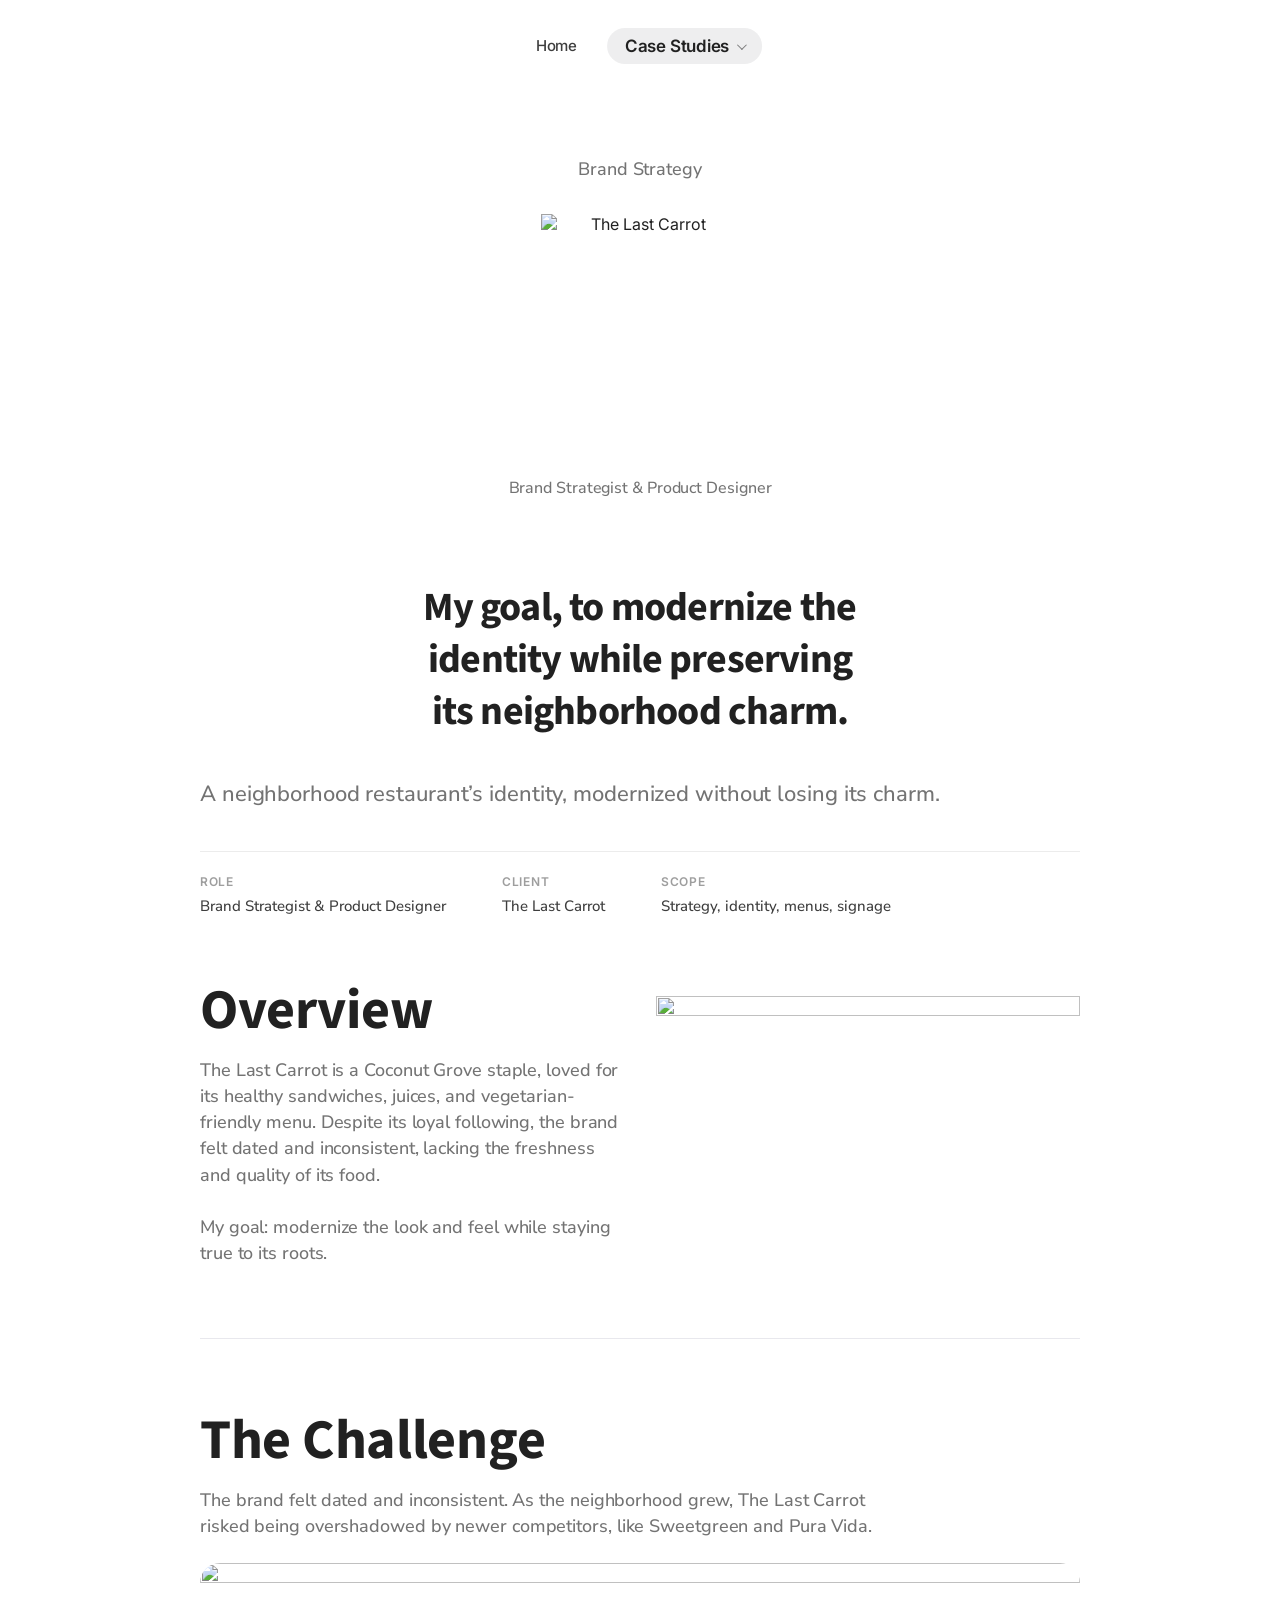
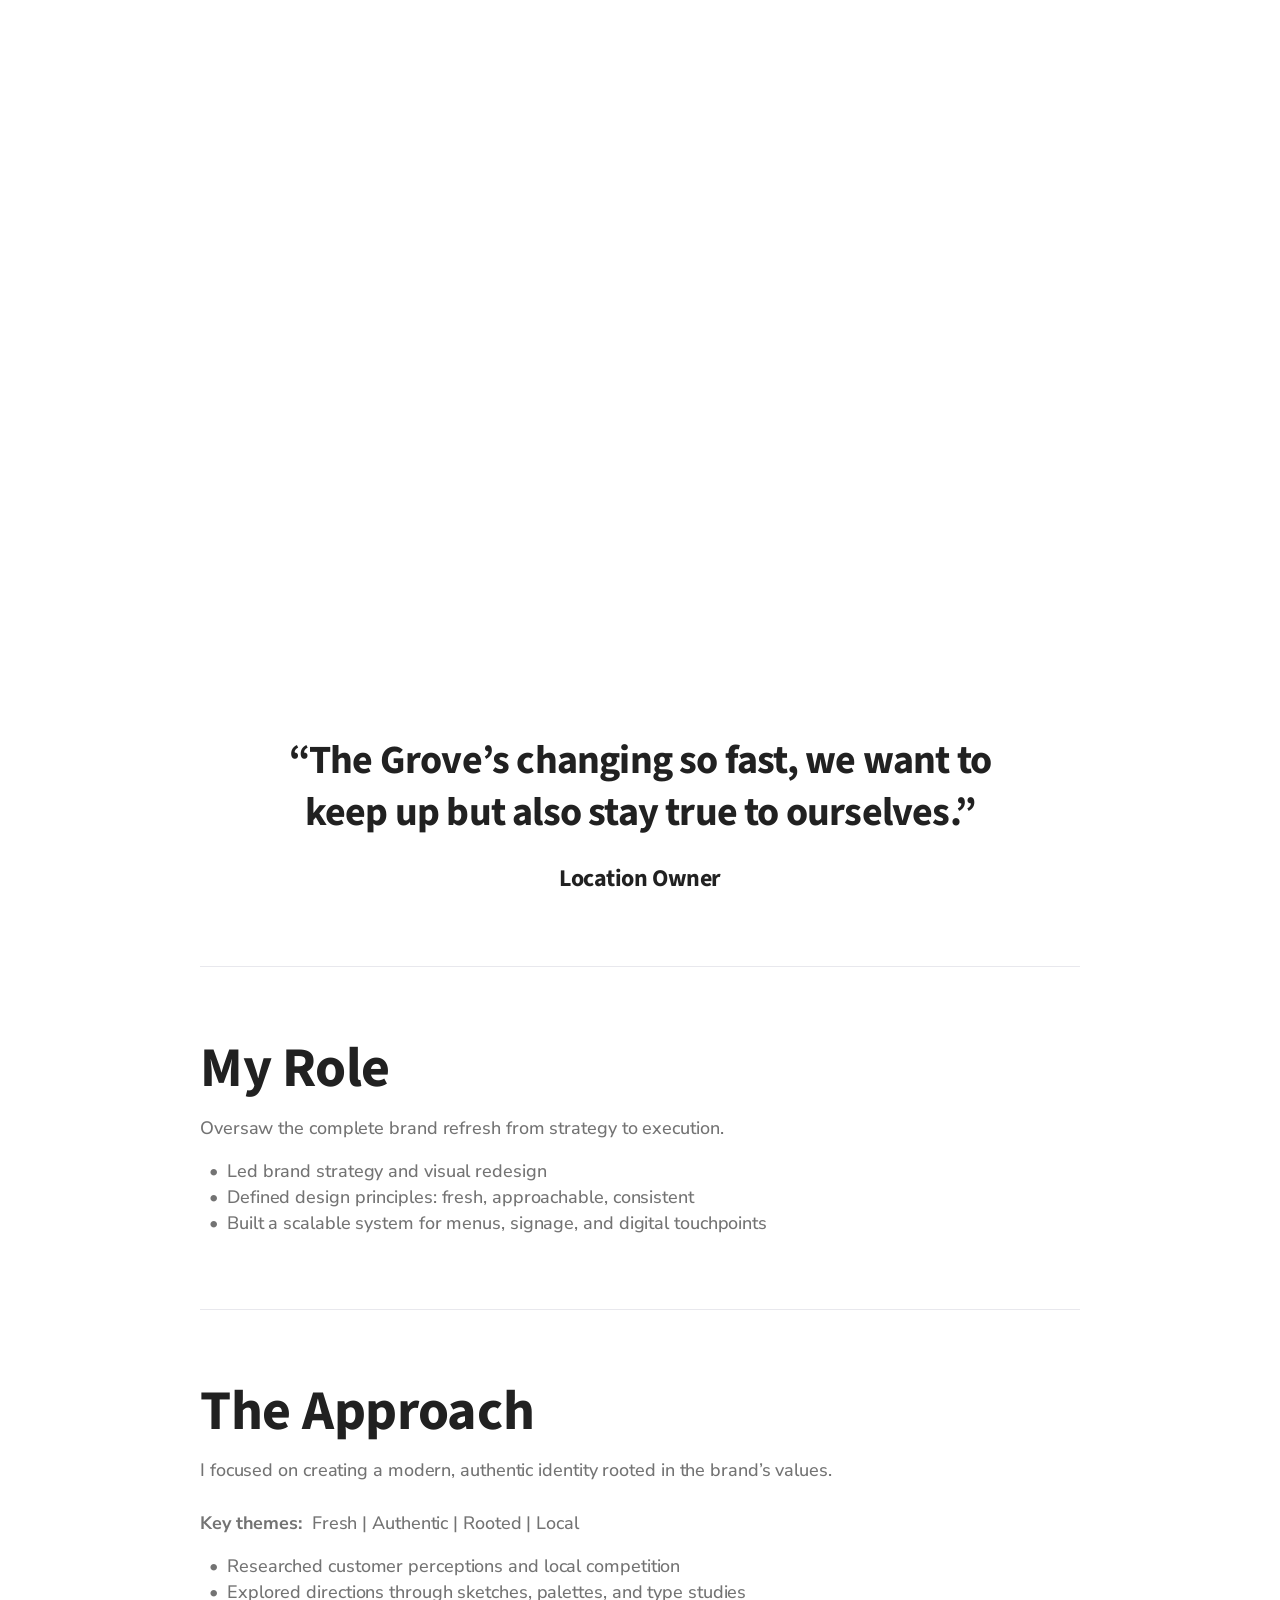
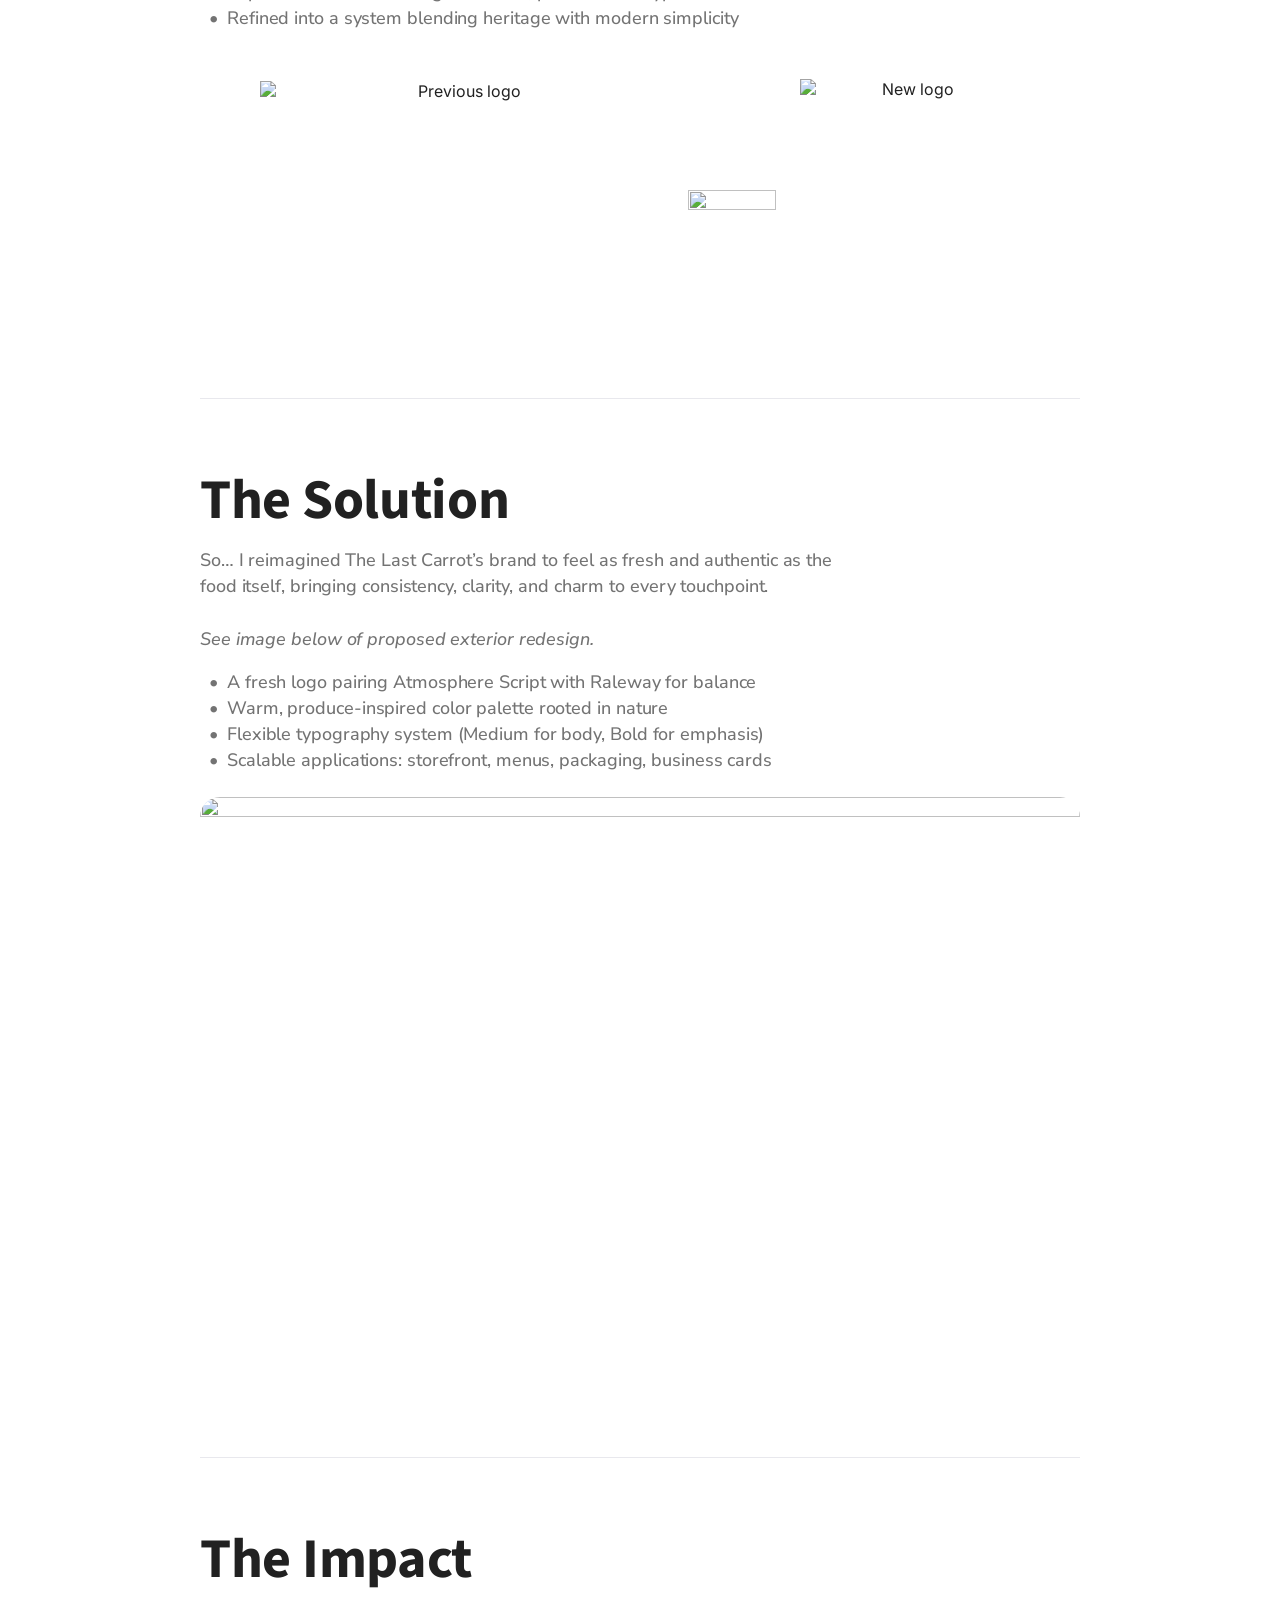
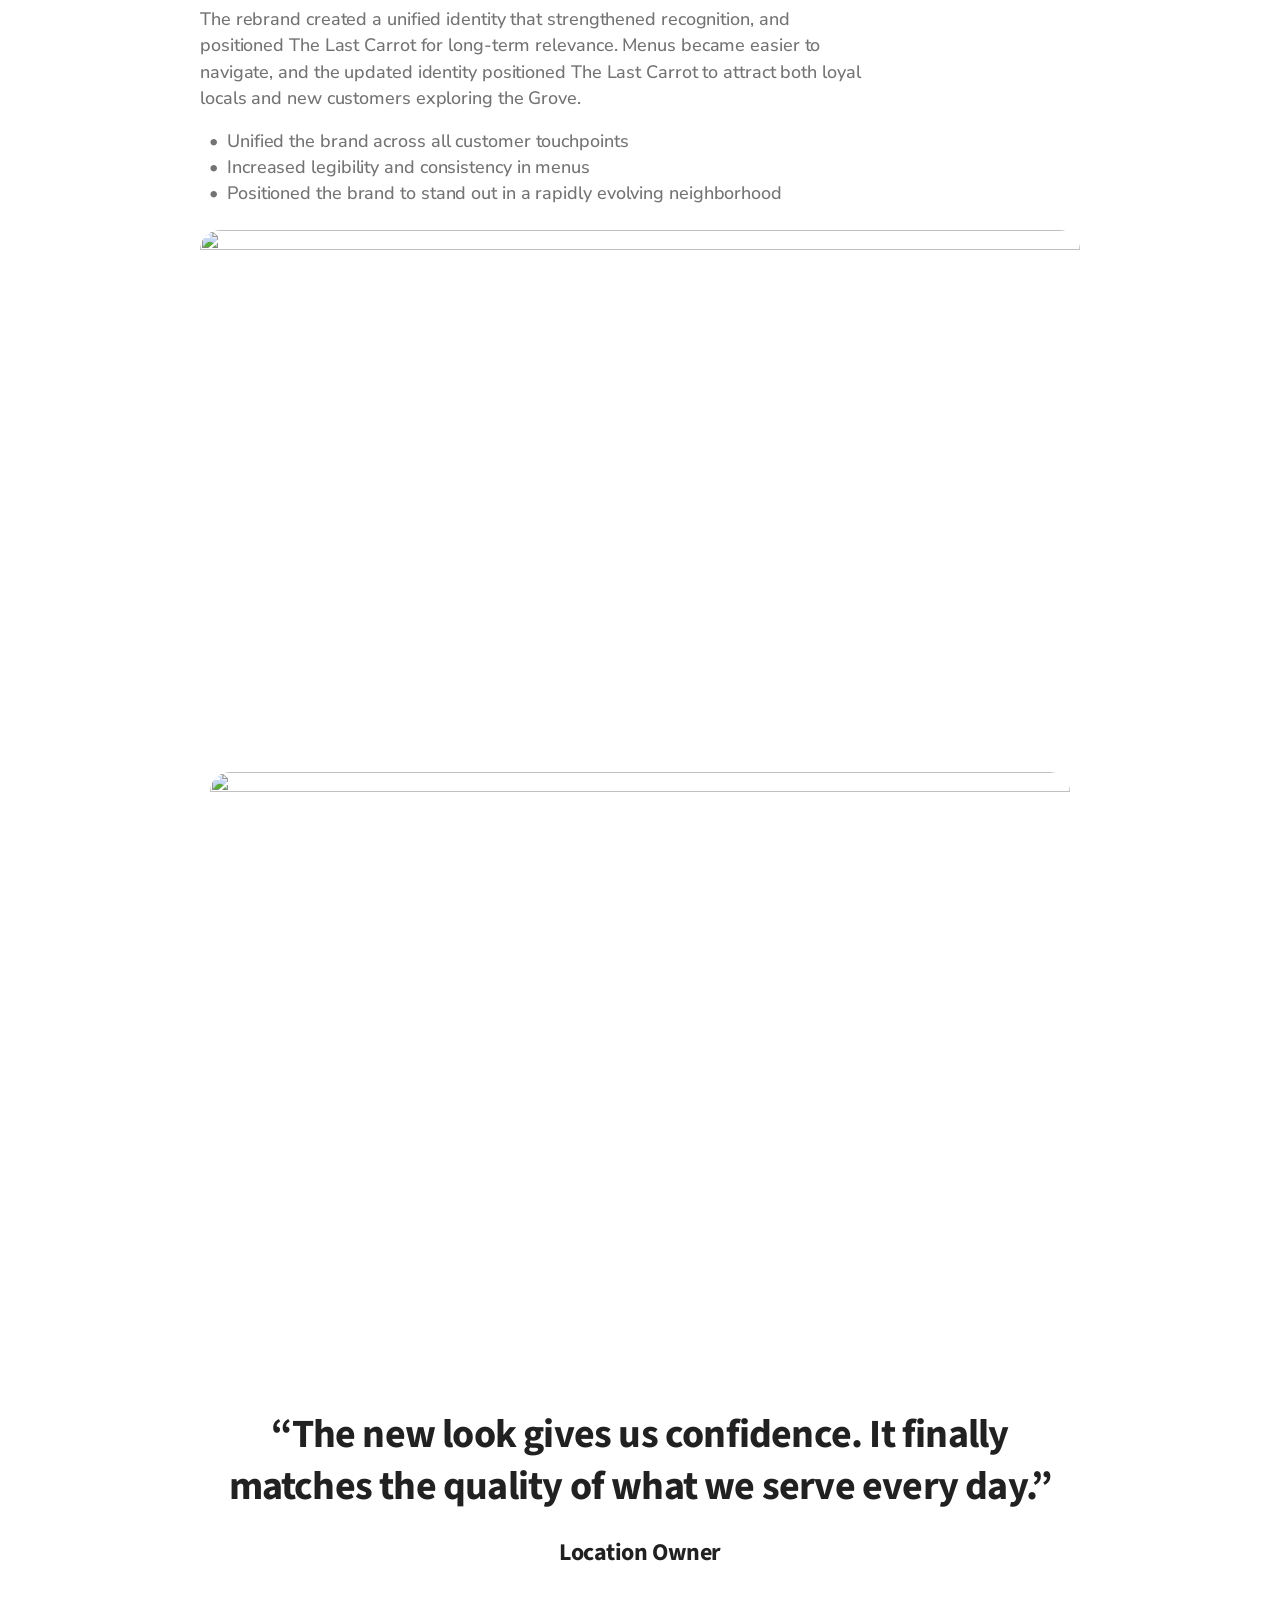
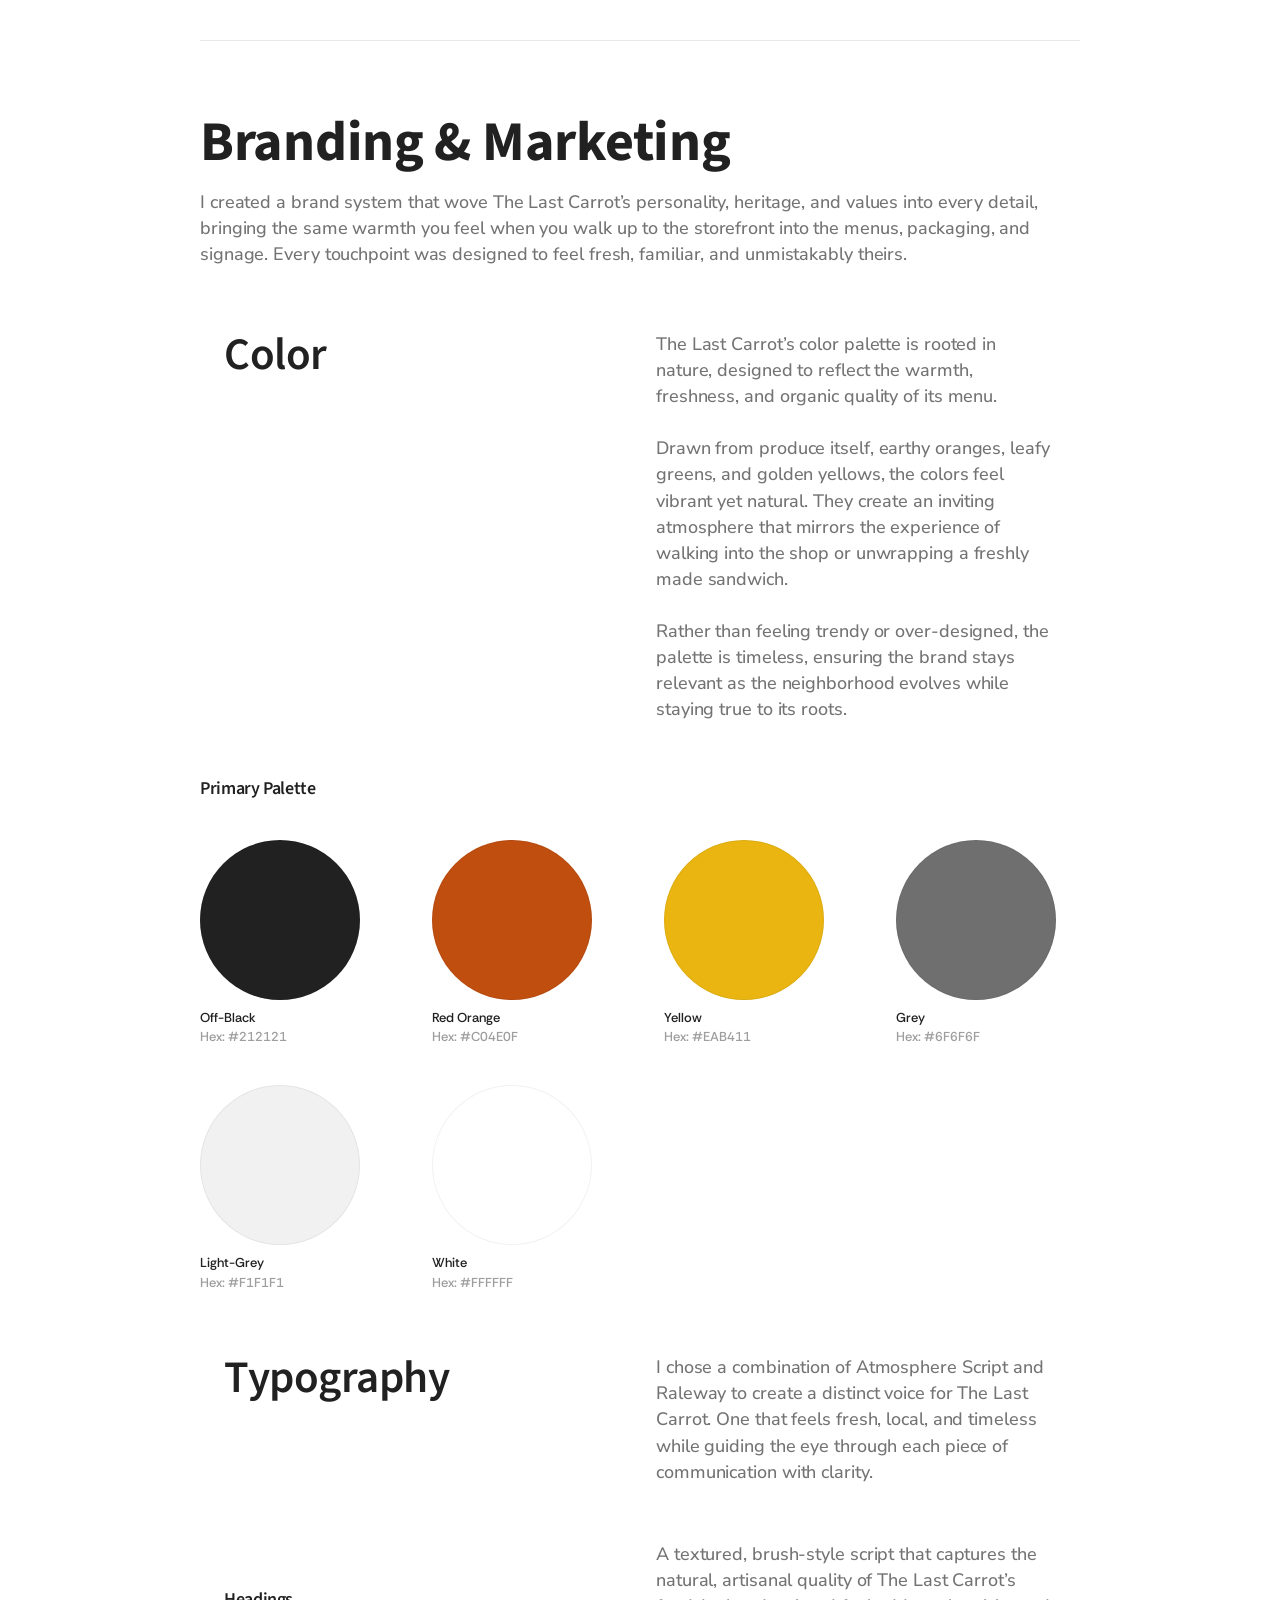
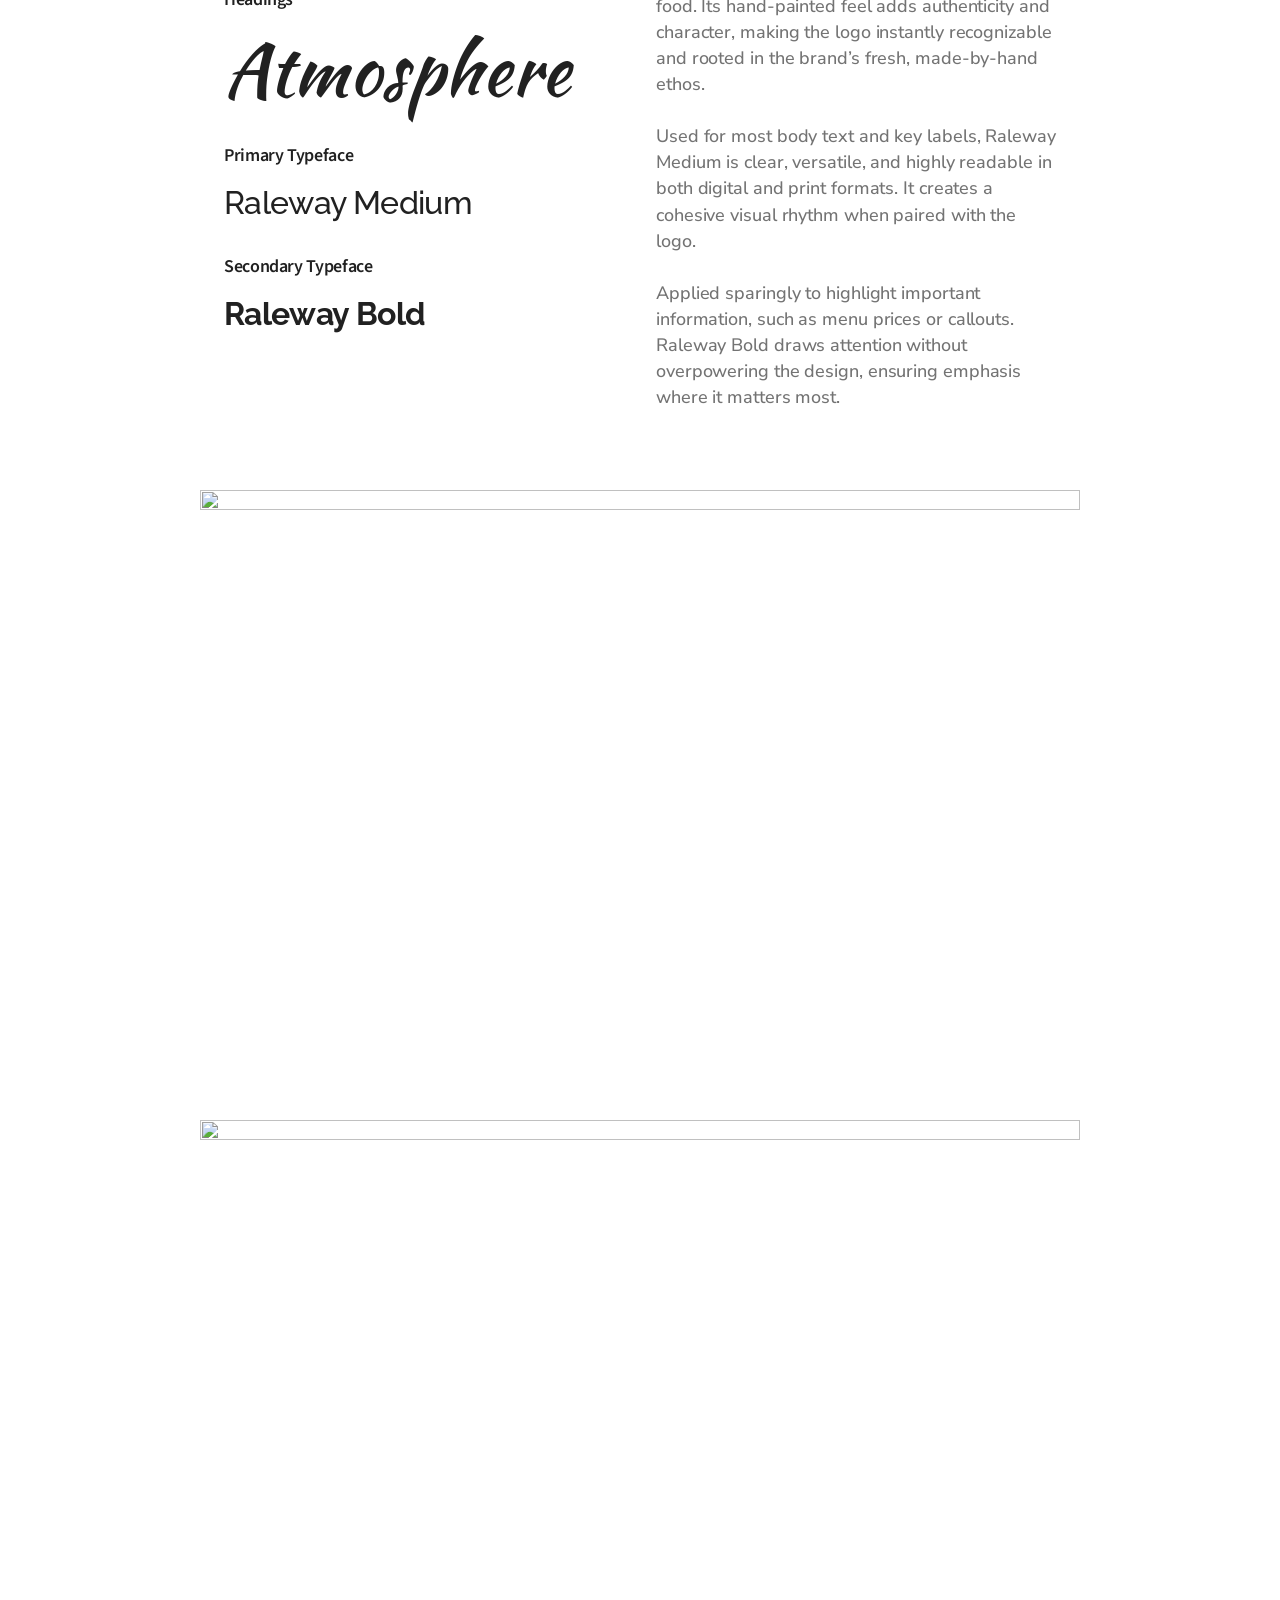
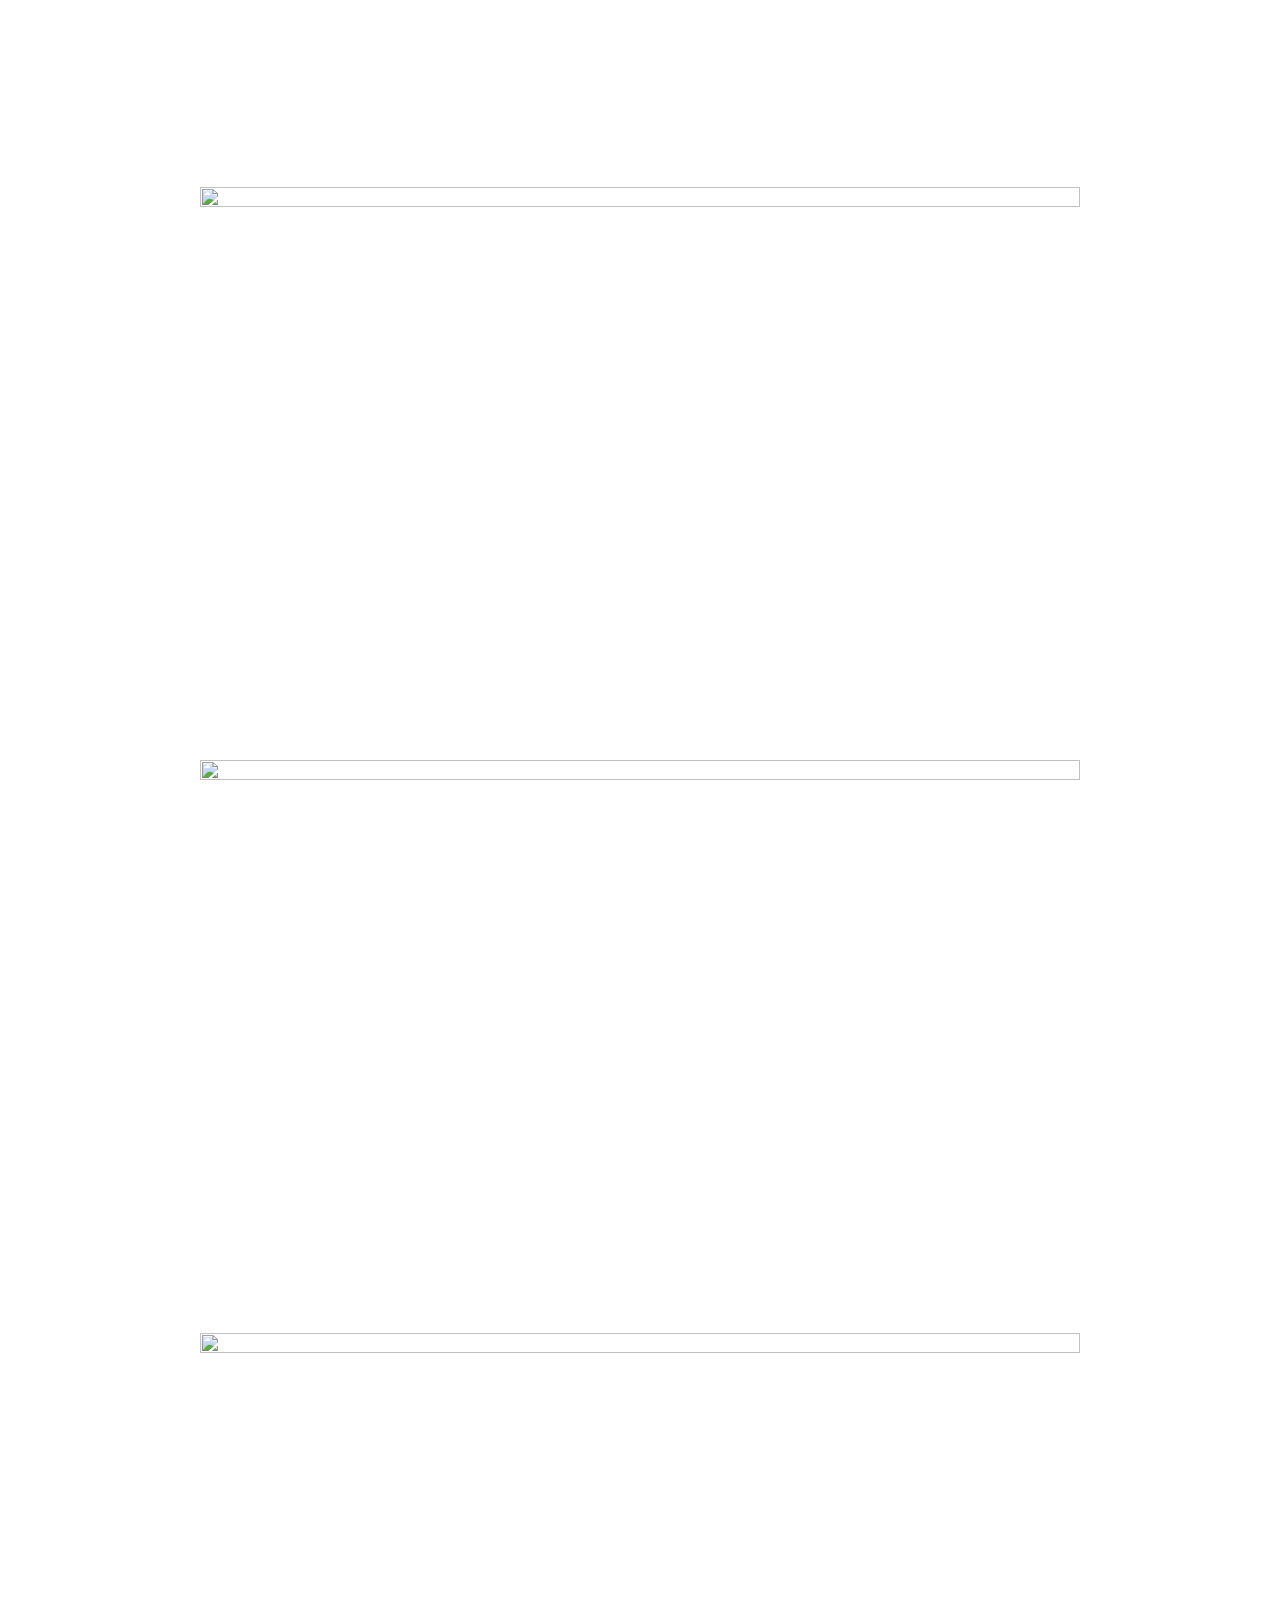
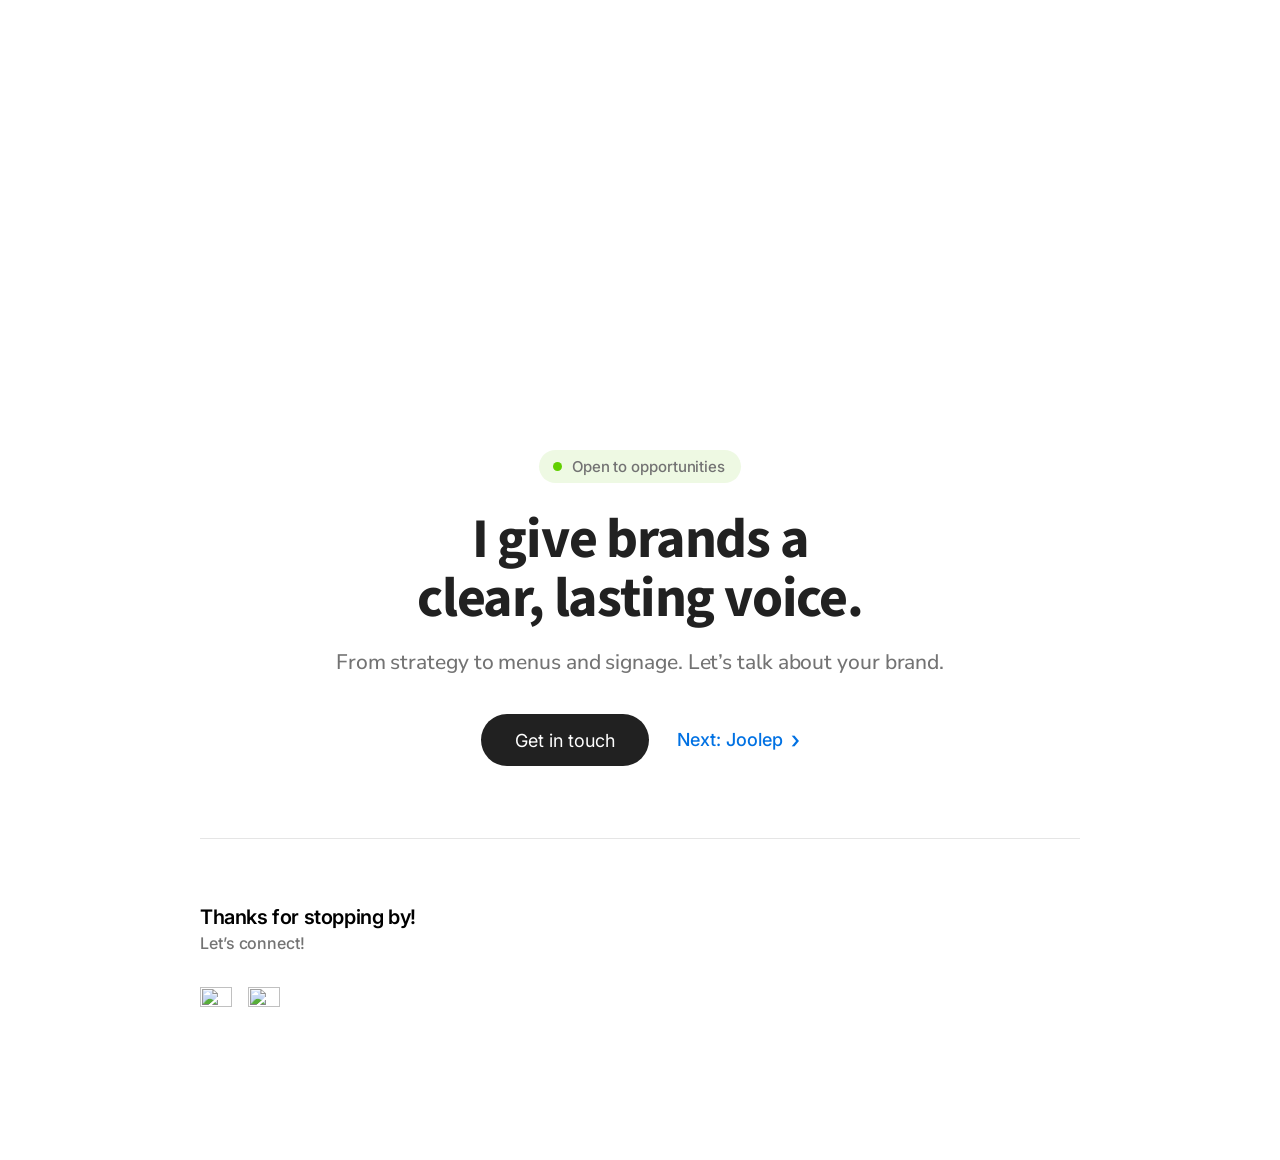
==== commit 9c5e7660: "Remove dashes from copy, brand logo evolution inline, down arrow on mobile Co-Authored-By: Claude So" ====
--- a/PORTFOLIO/brandstrategy.html
+++ b/PORTFOLIO/brandstrategy.html
@@ -10,17 +10,17 @@
 <h2 class="tag nar">My goal, to modernize the identity while preserving its neighborhood charm.</h2></header><section class="col glance rvx"><p class="tldr">A neighborhood restaurant’s identity, modernized without losing its charm.</p><dl><div><dt>Role</dt><dd>Brand Strategist &amp; Product Designer</dd></div><div><dt>Client</dt><dd>The Last Carrot</dd></div><div><dt>Scope</dt><dd>Strategy, identity, menus, signage</dd></div></dl></section>
 <section class="col s ov"><div class="ovt"><h2>Overview</h2><p>The Last Carrot is a Coconut Grove staple, loved for its healthy sandwiches, juices, and vegetarian-friendly menu. Despite its loyal following, the brand felt dated and inconsistent, lacking the freshness and quality of its food.</p><p class="g">My goal: modernize the look and feel while staying true to its roots.</p></div><img src="https://dariusbounds.figma.site/_assets/v11/3df3d69a749ca291d67fcd7b8af7efea3429e700.png" width="416" height="250" class="ovi" alt="" loading="lazy"></section>
 <section class="col s"><h2>The Challenge</h2><p>The brand felt dated and inconsistent. As the neighborhood grew, The Last Carrot risked being overshadowed by newer competitors, like Sweetgreen and Pura Vida.</p><img src="https://dariusbounds.figma.site/_assets/v11/deca16053b80a7797f5111f4290cd9d00a3cd971.png?w=1537" width="640" height="515" class="full" alt="" loading="lazy"></section>
-<div class="col qt"><blockquote>“The Grove’s changing so fast, we want to keep up but also stay true to ourselves.”</blockquote><cite>-Location Owner</cite></div>
+<div class="col qt"><blockquote>“The Grove’s changing so fast, we want to keep up but also stay true to ourselves.”</blockquote><cite>Location Owner</cite></div>
 <section class="col s"><h2>My Role</h2><p>Oversaw the complete brand refresh from strategy to execution.</p><ul class="cl"><li>Led brand strategy and visual redesign</li><li>Defined design principles: fresh, approachable, consistent</li><li>Built a scalable system for menus, signage, and digital touchpoints</li></ul></section>
 <section class="col s"><h2>The Approach</h2><p>I focused on creating a modern, authentic identity rooted in the brand’s values.</p><p class="kt"><b>Key themes:</b>&nbsp; Fresh | Authentic | Rooted | Local</p>
 <ul class="cl"><li>Researched customer perceptions and local competition</li><li>Explored directions through sketches, palettes, and type studies</li><li>Refined into a system blending heritage with modern simplicity</li></ul>
 <div class="ba"><img src="https://dariusbounds.figma.site/_assets/v11/3df3d69a749ca291d67fcd7b8af7efea3429e700.png?w=885" width="430" height="258" alt="Previous logo" loading="lazy"><img src="https://dariusbounds.figma.site/_assets/v11/b3e6e9621a02f31a25b54aeb23b8e7439b9d4cc9.svg" width="88" height="25" class="arrow" alt="" loading="lazy"><img src="https://dariusbounds.figma.site/_assets/v11/0ea1de14ad0556f40735d45712dfe91b40f085f2.png?h=1024" width="232" height="261" class="newlogo" alt="New logo" loading="lazy"></div></section>
-<section class="col s"><h2>The Solution</h2><p>So… I reimagined The Last Carrot’s brand to feel as fresh and authentic as the food itself—bringing consistency, clarity, and charm to every touchpoint.</p><p class="it">See image below of proposed exterior redesign.</p>
+<section class="col s"><h2>The Solution</h2><p>So… I reimagined The Last Carrot’s brand to feel as fresh and authentic as the food itself, bringing consistency, clarity, and charm to every touchpoint.</p><p class="it">See image below of proposed exterior redesign.</p>
 <ul class="cl"><li>A fresh logo pairing Atmosphere Script with Raleway for balance</li><li>Warm, produce-inspired color palette rooted in nature</li><li>Flexible typography system (Medium for body, Bold for emphasis)</li><li>Scalable applications: storefront, menus, packaging, business cards</li></ul><img src="https://dariusbounds.figma.site/_assets/v11/395b7a69fe6fb8fe433a971b2712aa9d9013e74d.png?w=1536" width="640" height="428" class="full" alt="" loading="lazy"></section>
 <section class="col s"><h2>The Impact</h2><p>The rebrand created a unified identity that strengthened recognition, and positioned The Last Carrot for long-term relevance. Menus became easier to navigate, and the updated identity positioned The Last Carrot to attract both loyal locals and new customers exploring the Grove.</p>
 <ul class="cl"><li>Unified the brand across all customer touchpoints</li><li>Increased legibility and consistency in menus</li><li>Positioned the brand to stand out in a rapidly evolving neighborhood</li></ul><img src="https://dariusbounds.figma.site/_assets/v11/f424f4d4291a1caf59be7103f8767e6facef95f4.png?w=1536" width="640" height="359" class="full" alt="" loading="lazy"><img src="https://dariusbounds.figma.site/_assets/v11/bb16d98b3fe95c60916c223136da57d591a02a9b.png?w=2065" width="860" height="573" class="bleed" alt="" loading="lazy"></section>
-<div class="wide qt"><blockquote>“The new look gives us confidence. It finally matches the quality of what we serve every day.”</blockquote><cite>-Location Owner</cite></div>
-<section class="wide s"><h2>Branding &amp; Marketing</h2><p>I created a brand system that wove The Last Carrot’s personality, heritage, and values into every detail—bringing the same warmth you feel when you walk up to the storefront into the menus, packaging, and signage. Every touchpoint was designed to feel fresh, familiar, and unmistakably theirs.</p>
+<div class="wide qt"><blockquote>“The new look gives us confidence. It finally matches the quality of what we serve every day.”</blockquote><cite>Location Owner</cite></div>
+<section class="wide s"><h2>Branding &amp; Marketing</h2><p>I created a brand system that wove The Last Carrot’s personality, heritage, and values into every detail, bringing the same warmth you feel when you walk up to the storefront into the menus, packaging, and signage. Every touchpoint was designed to feel fresh, familiar, and unmistakably theirs.</p>
 <div class="wide two"><div class="l"><h3 class="h45">Color</h3></div><div class="r"><p>The Last Carrot’s color palette is rooted in nature, designed to reflect the warmth, freshness, and organic quality of its menu.</p><p class="g">Drawn from produce itself, earthy oranges, leafy greens, and golden yellows, the colors feel vibrant yet natural. They create an inviting atmosphere that mirrors the experience of walking into the shop or unwrapping a freshly made sandwich.</p><p class="g">Rather than feeling trendy or over-designed, the palette is timeless, ensuring the brand stays relevant as the neighborhood evolves while staying true to its roots.</p></div></div>
 <h4 class="pp">Primary Palette</h4><div class="sw"><div><i style="background:#212121"></i><b>Off-Black</b><span>Hex: #212121</span></div><div><i style="background:#C04E0F"></i><b>Red Orange</b><span>Hex: #C04E0F</span></div><div><i style="background:#EAB411"></i><b>Yellow</b><span>Hex: #EAB411</span></div><div><i style="background:#6F6F6F"></i><b>Grey</b><span>Hex: #6F6F6F</span></div><div><i style="background:#F1F1F1"></i><b>Light-Grey</b><span>Hex: #F1F1F1</span></div><div><i style="background:#FFFFFF"></i><b>White</b><span>Hex: #FFFFFF</span></div></div>
 <div class="wide two"><div class="l"><h3 class="h45">Typography</h3></div><div class="r"><p>I chose a combination of Atmosphere Script and Raleway to create a distinct voice for The Last Carrot. One that feels fresh, local, and timeless while guiding the eye through each piece of communication with clarity.</p></div></div>
--- a/PORTFOLIO/style.css
+++ b/PORTFOLIO/style.css
@@ -871,3 +871,19 @@
 .pgal{columns:3;column-gap:16px;margin-top:40px;max-width:none}
 .pgal img{width:100%;height:auto;display:block;margin:0 0 16px;border-radius:var(--r-md);break-inside:avoid;background:#f4f4f5}
 @media(max-width:700px){.pgal{columns:2;column-gap:12px}.pgal img{margin-bottom:12px}}
+.pgal img{cursor:zoom-in;transition:opacity .25s var(--ease)}.pgal img:hover{opacity:.92}
+.lb{position:fixed;inset:0;z-index:200;display:grid;place-items:center;background:rgba(10,10,12,.92);animation:lbIn .25s var(--ease)}
+.lb[hidden]{display:none}
+.lb img{max-width:min(92vw,900px);max-height:88vh;width:auto;height:auto;border-radius:var(--r-md);box-shadow:0 20px 60px rgba(0,0,0,.5)}
+.lb button{position:absolute;width:44px;height:44px;border-radius:50%;background:rgba(255,255,255,.14);color:#fff;font:400 28px/1 Inter;display:grid;place-items:center;transition:background .2s}
+.lb button:hover{background:rgba(255,255,255,.26)}
+.lb-x{top:20px;right:20px}.lb-p{left:20px;top:50%;margin-top:-22px}.lb-n{right:20px;top:50%;margin-top:-22px}
+@keyframes lbIn{from{opacity:0}to{opacity:1}}
+@media(max-width:700px){.lb-p{left:8px}.lb-n{right:8px}.lb-x{top:12px;right:12px}}
+@media(prefers-reduced-motion:reduce){.lb{animation:none}}
+@media(min-width:1101px){body.home .ai-in{max-width:1056px}}
+.case .glance.col{max-width:880px}
+
+/* brand strategy logo evolution: always inline on desktop, stacked with a down arrow on mobile */
+.ba:has(>.arrow){display:flex!important;flex-direction:row;align-items:center;justify-content:center;gap:24px;width:100%}
+@media(max-width:700px){.ba:has(>.arrow){flex-direction:column;gap:16px}.ba:has(>.arrow)>img:first-child{width:min(70%,280px)}.ba:has(>.arrow)>.newlogo{width:min(40%,160px)}.ba:has(>.arrow)>.arrow{width:56px;transform:rotate(90deg)}}
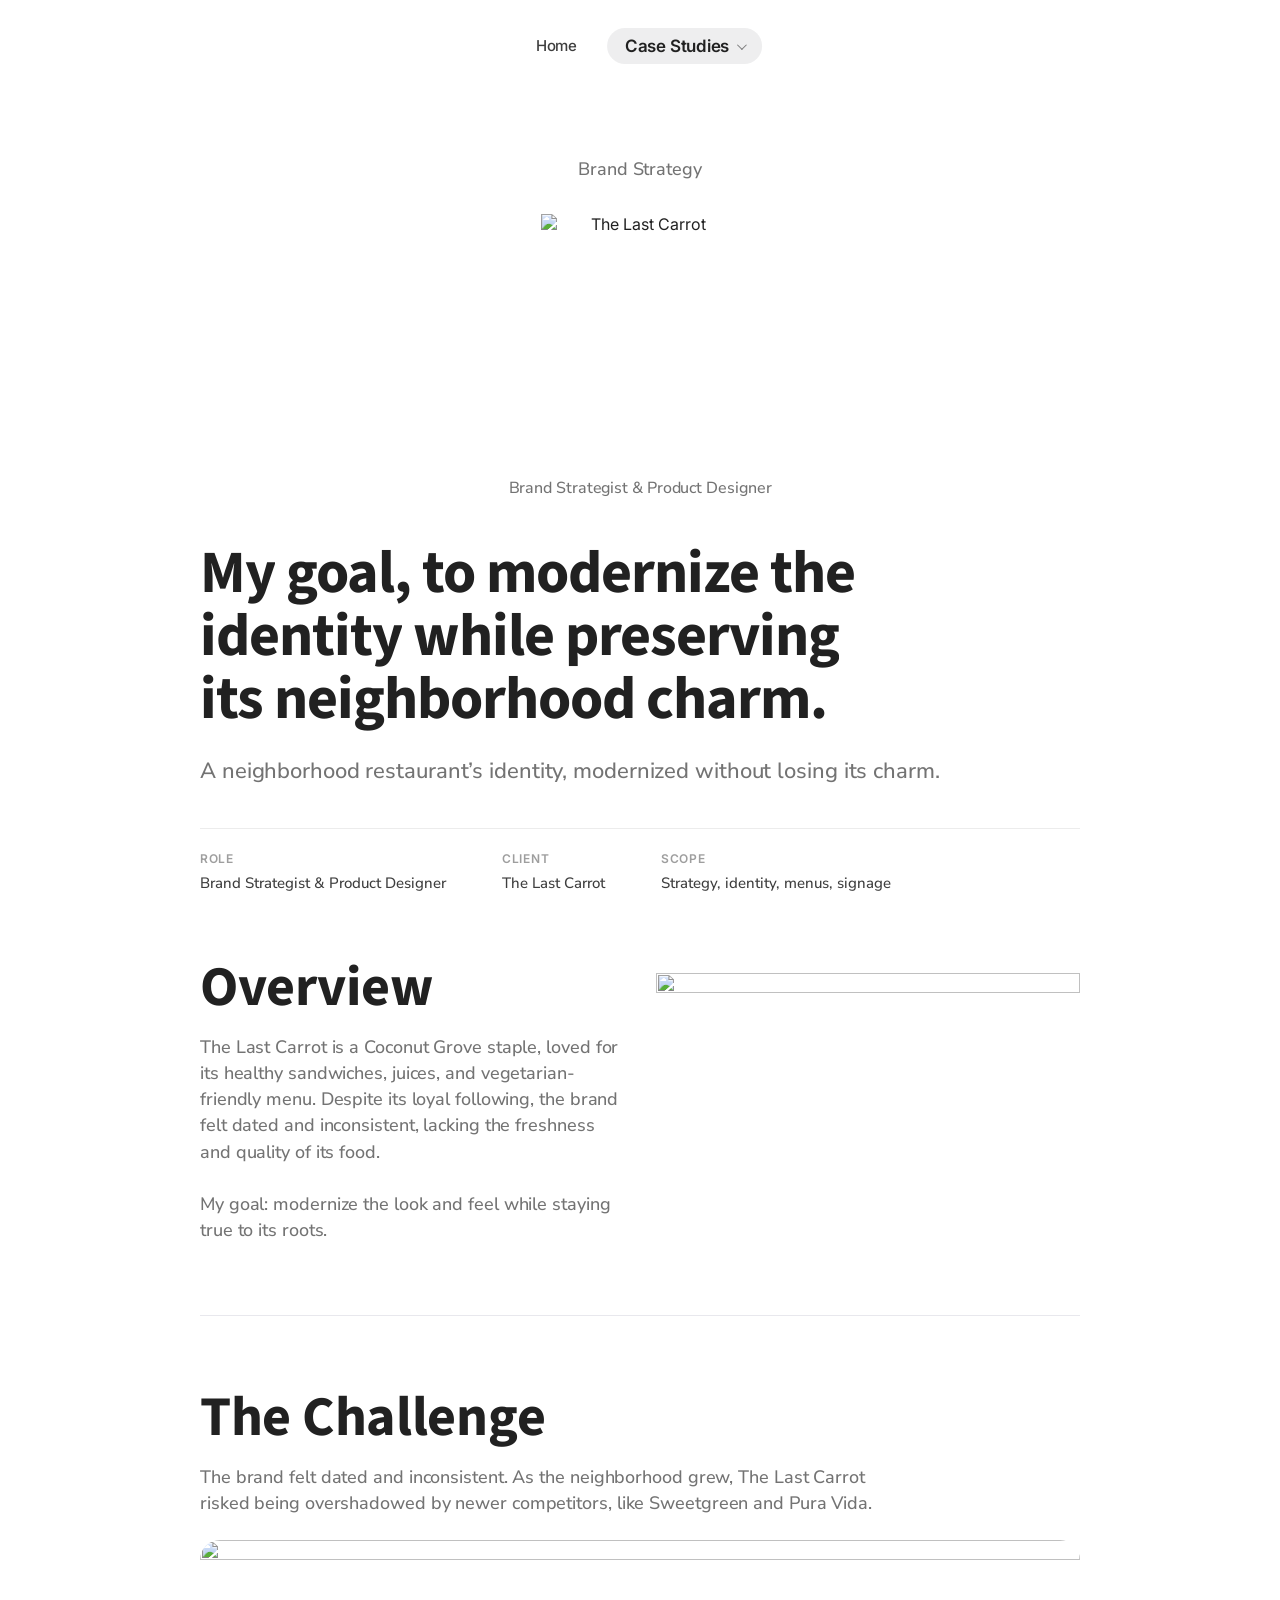
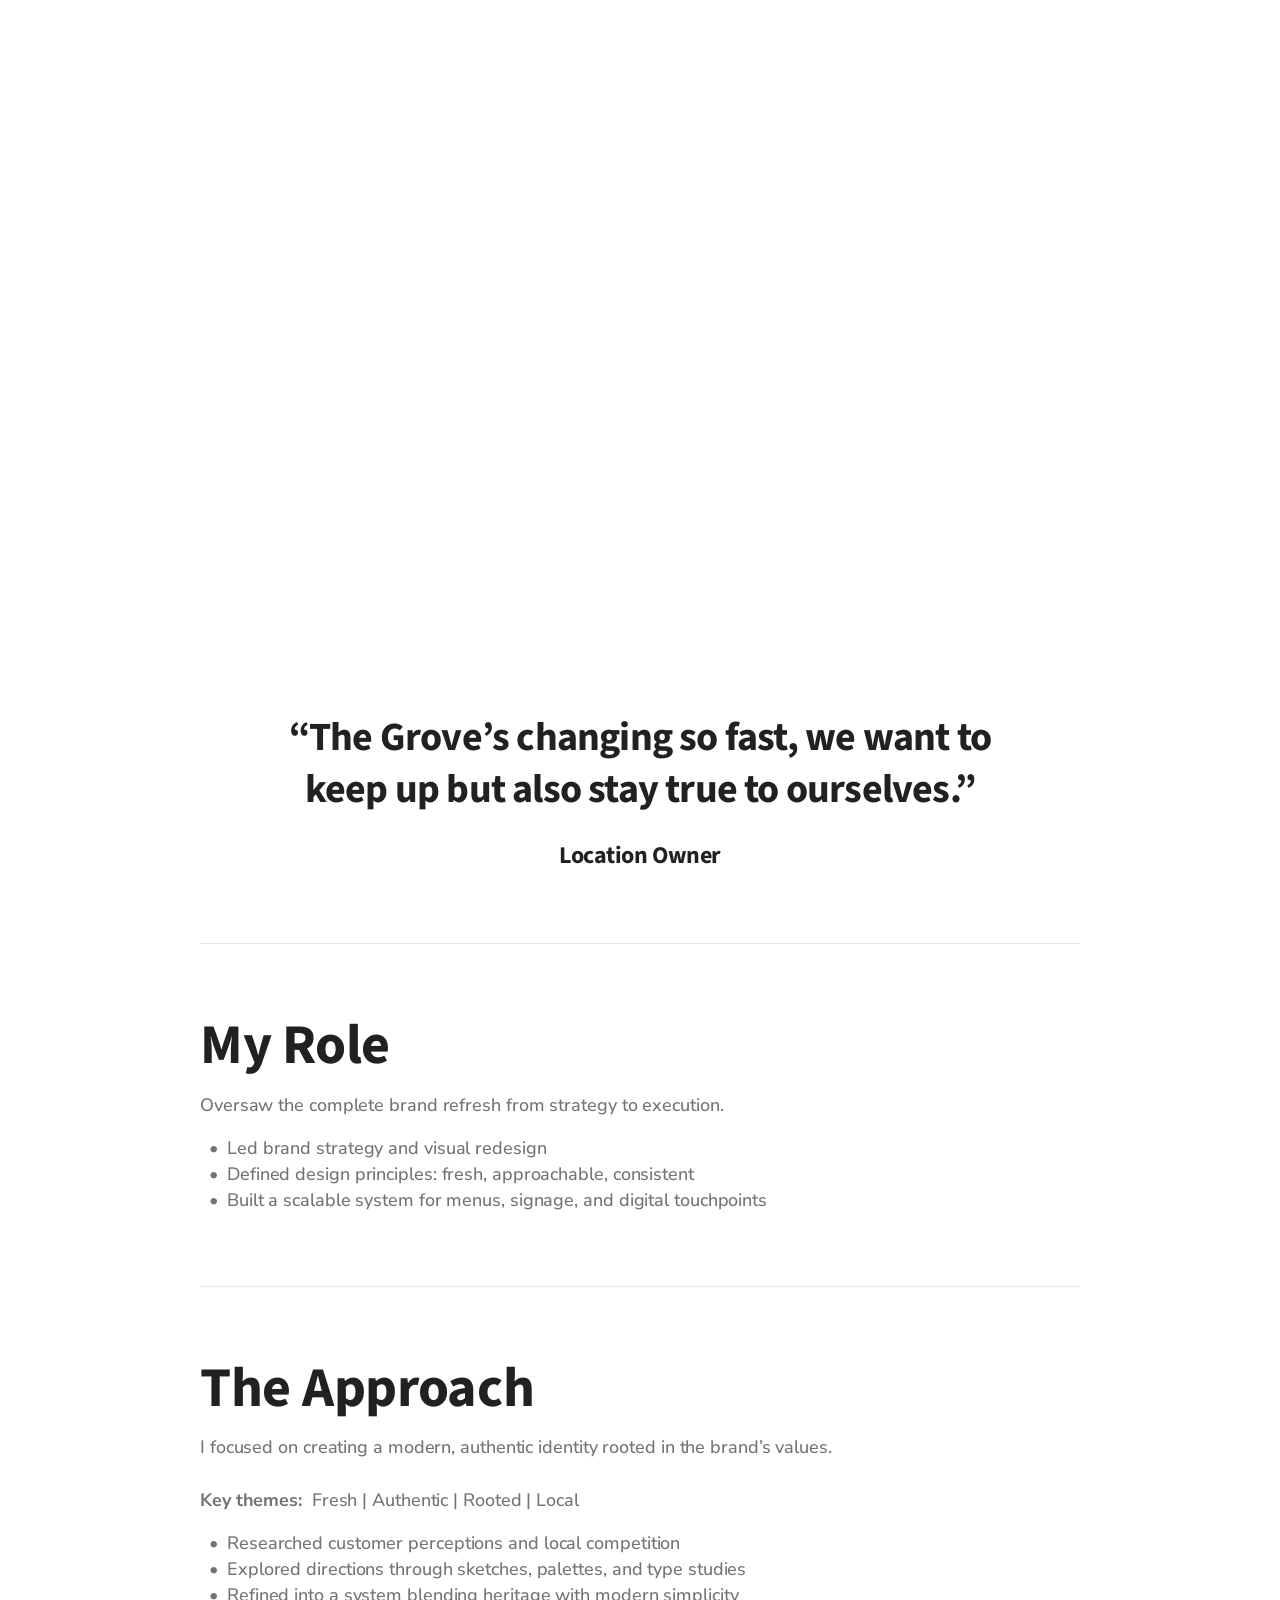
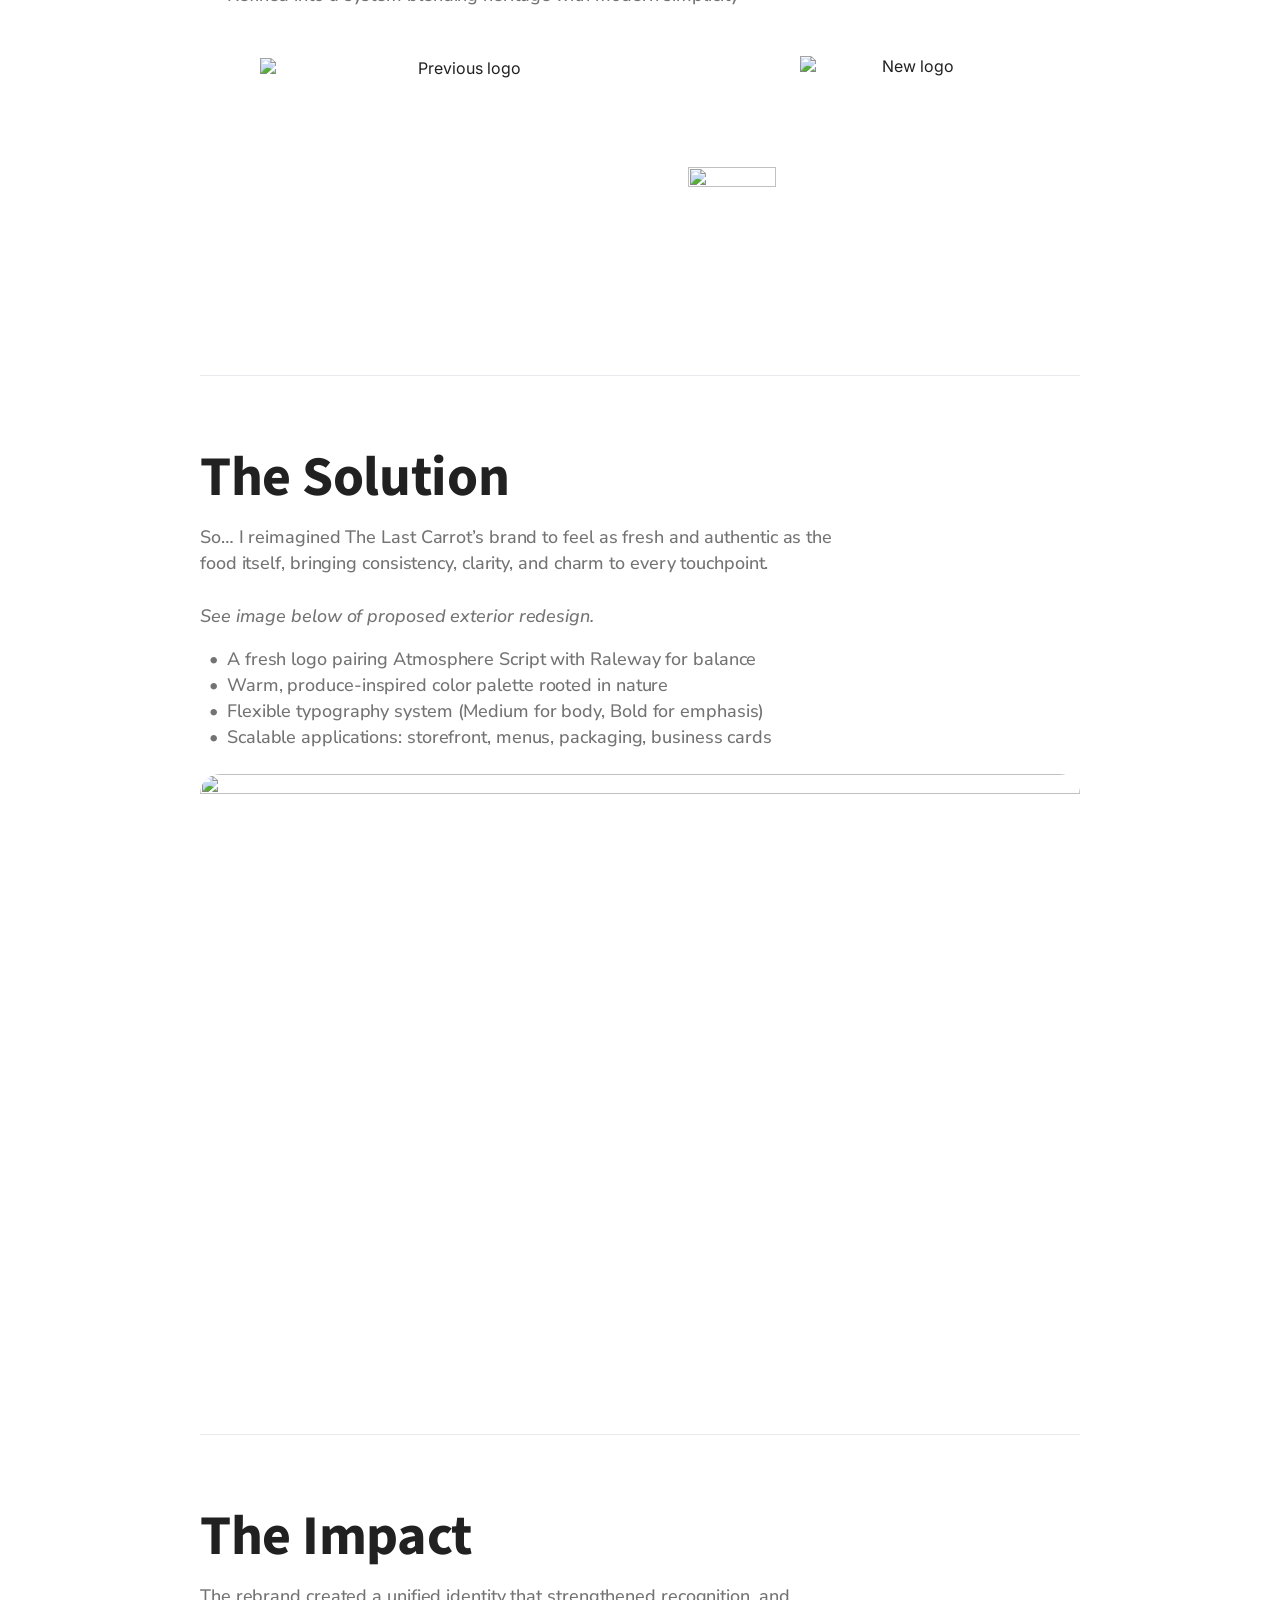
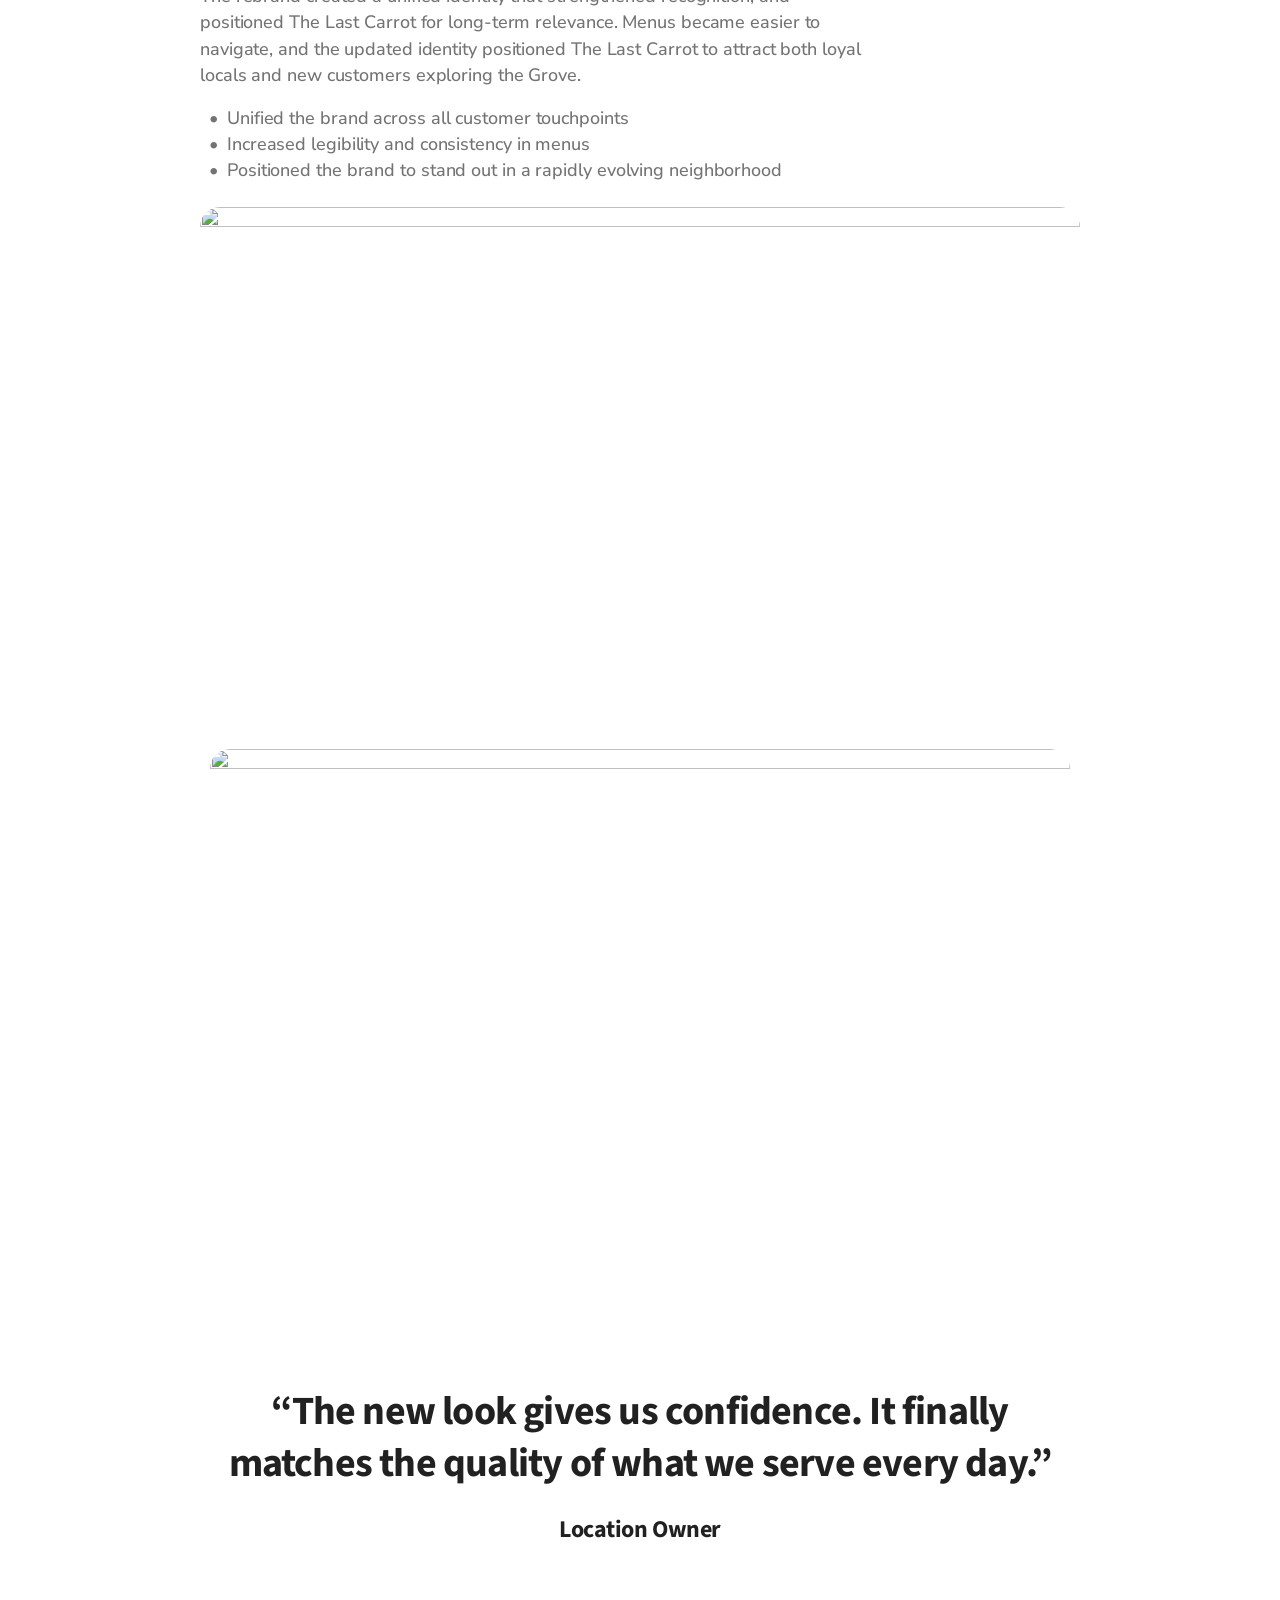
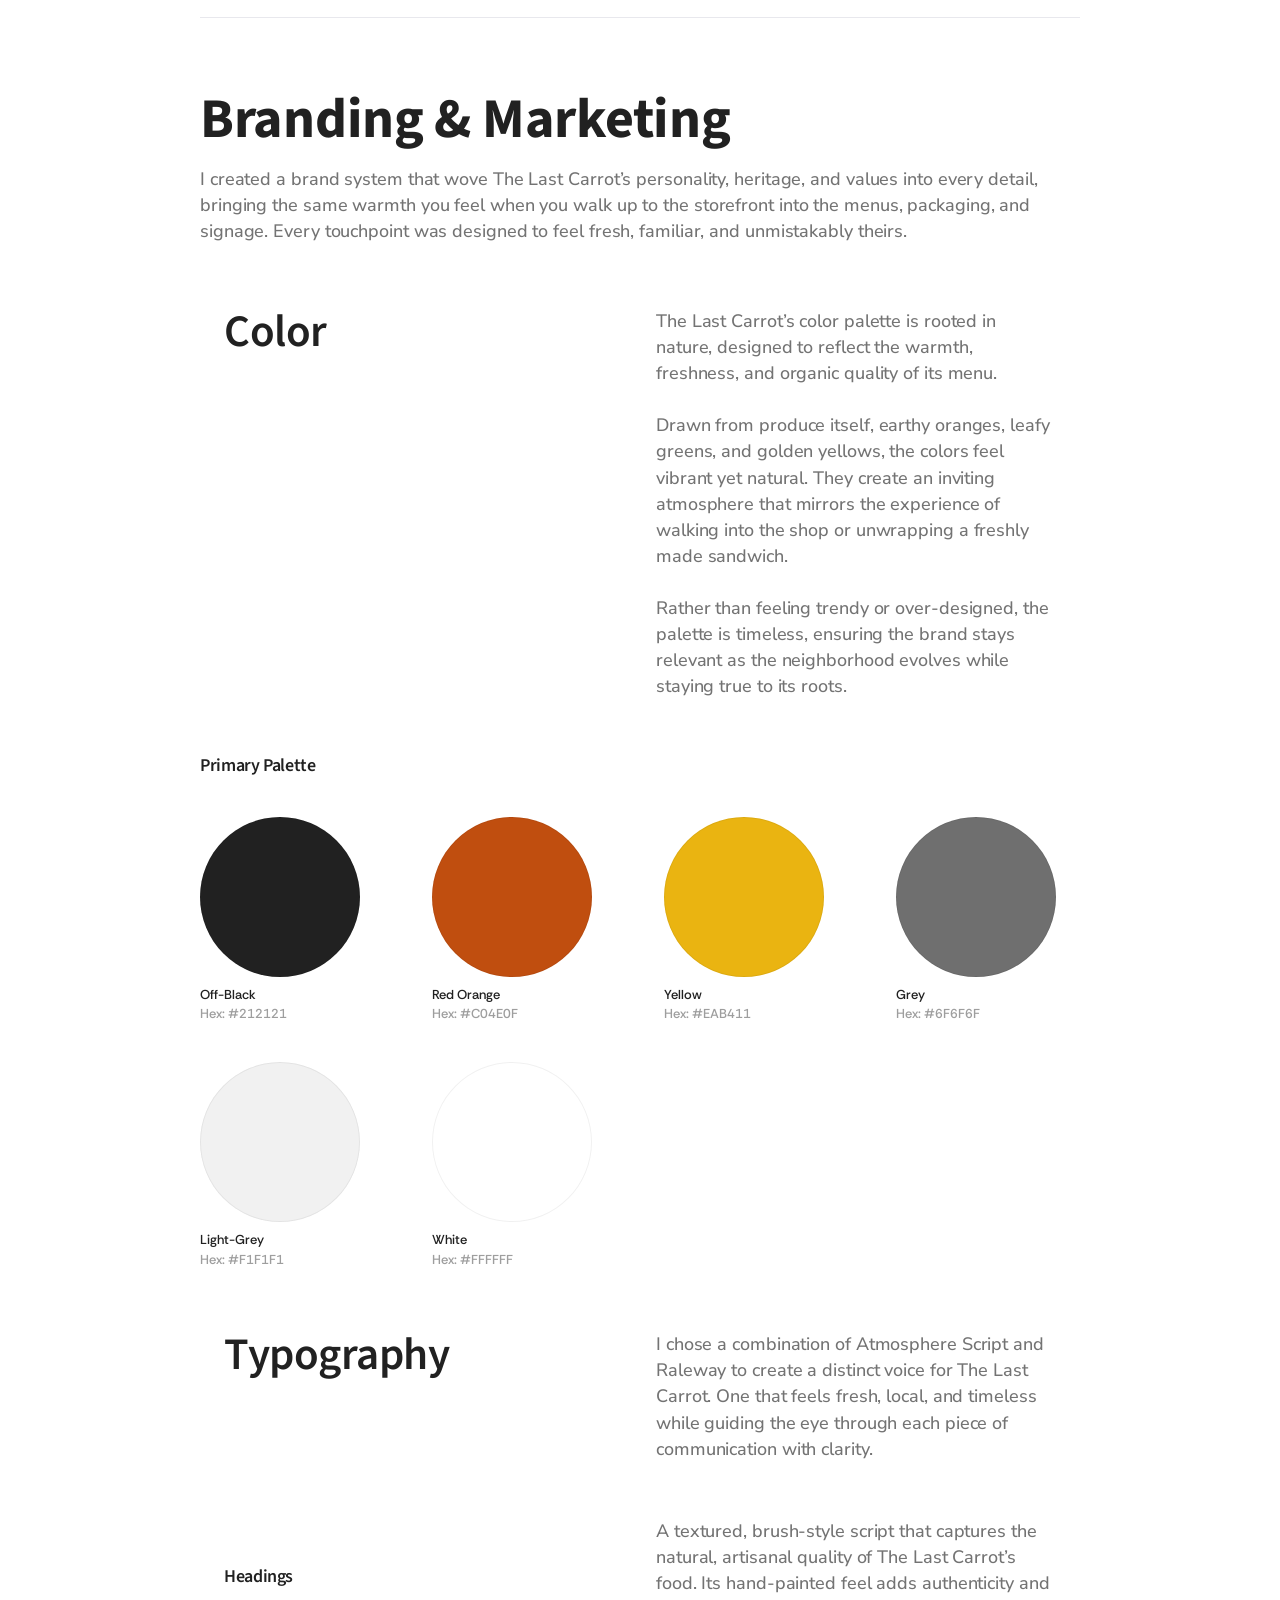
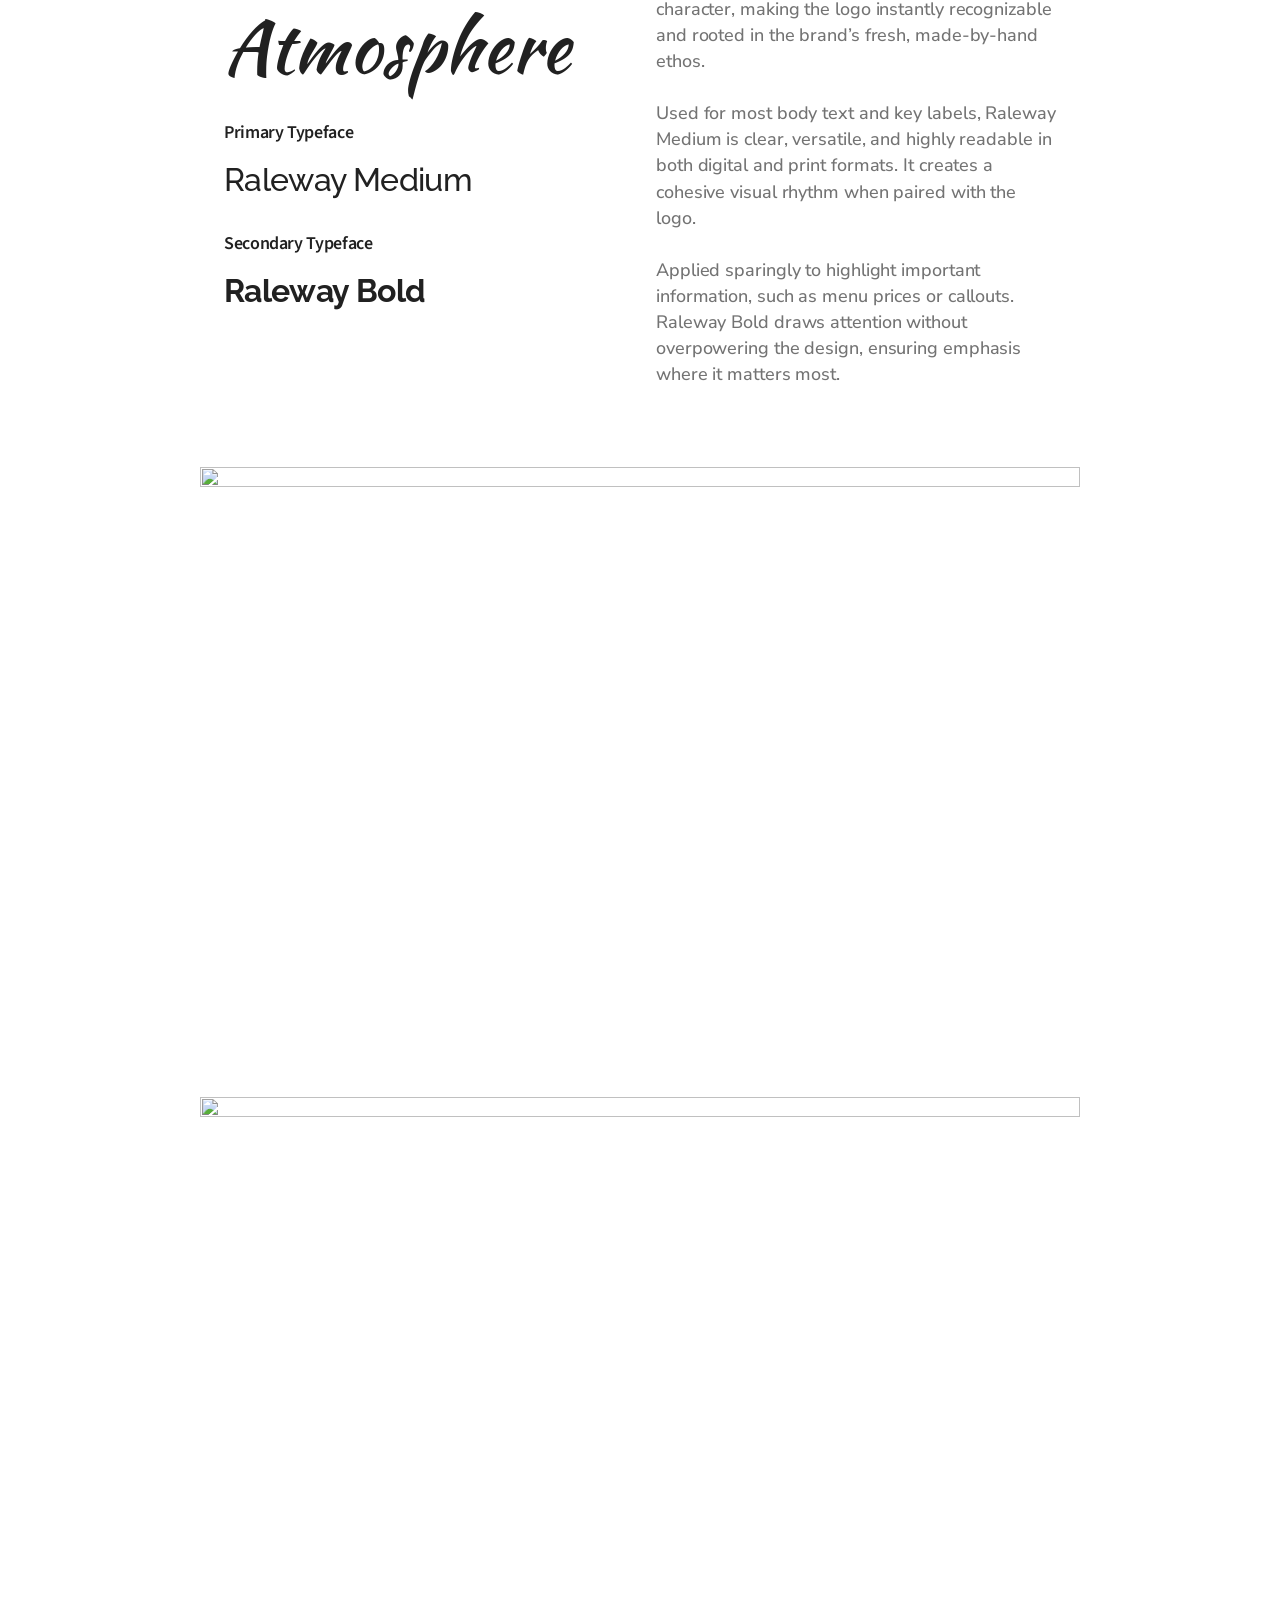
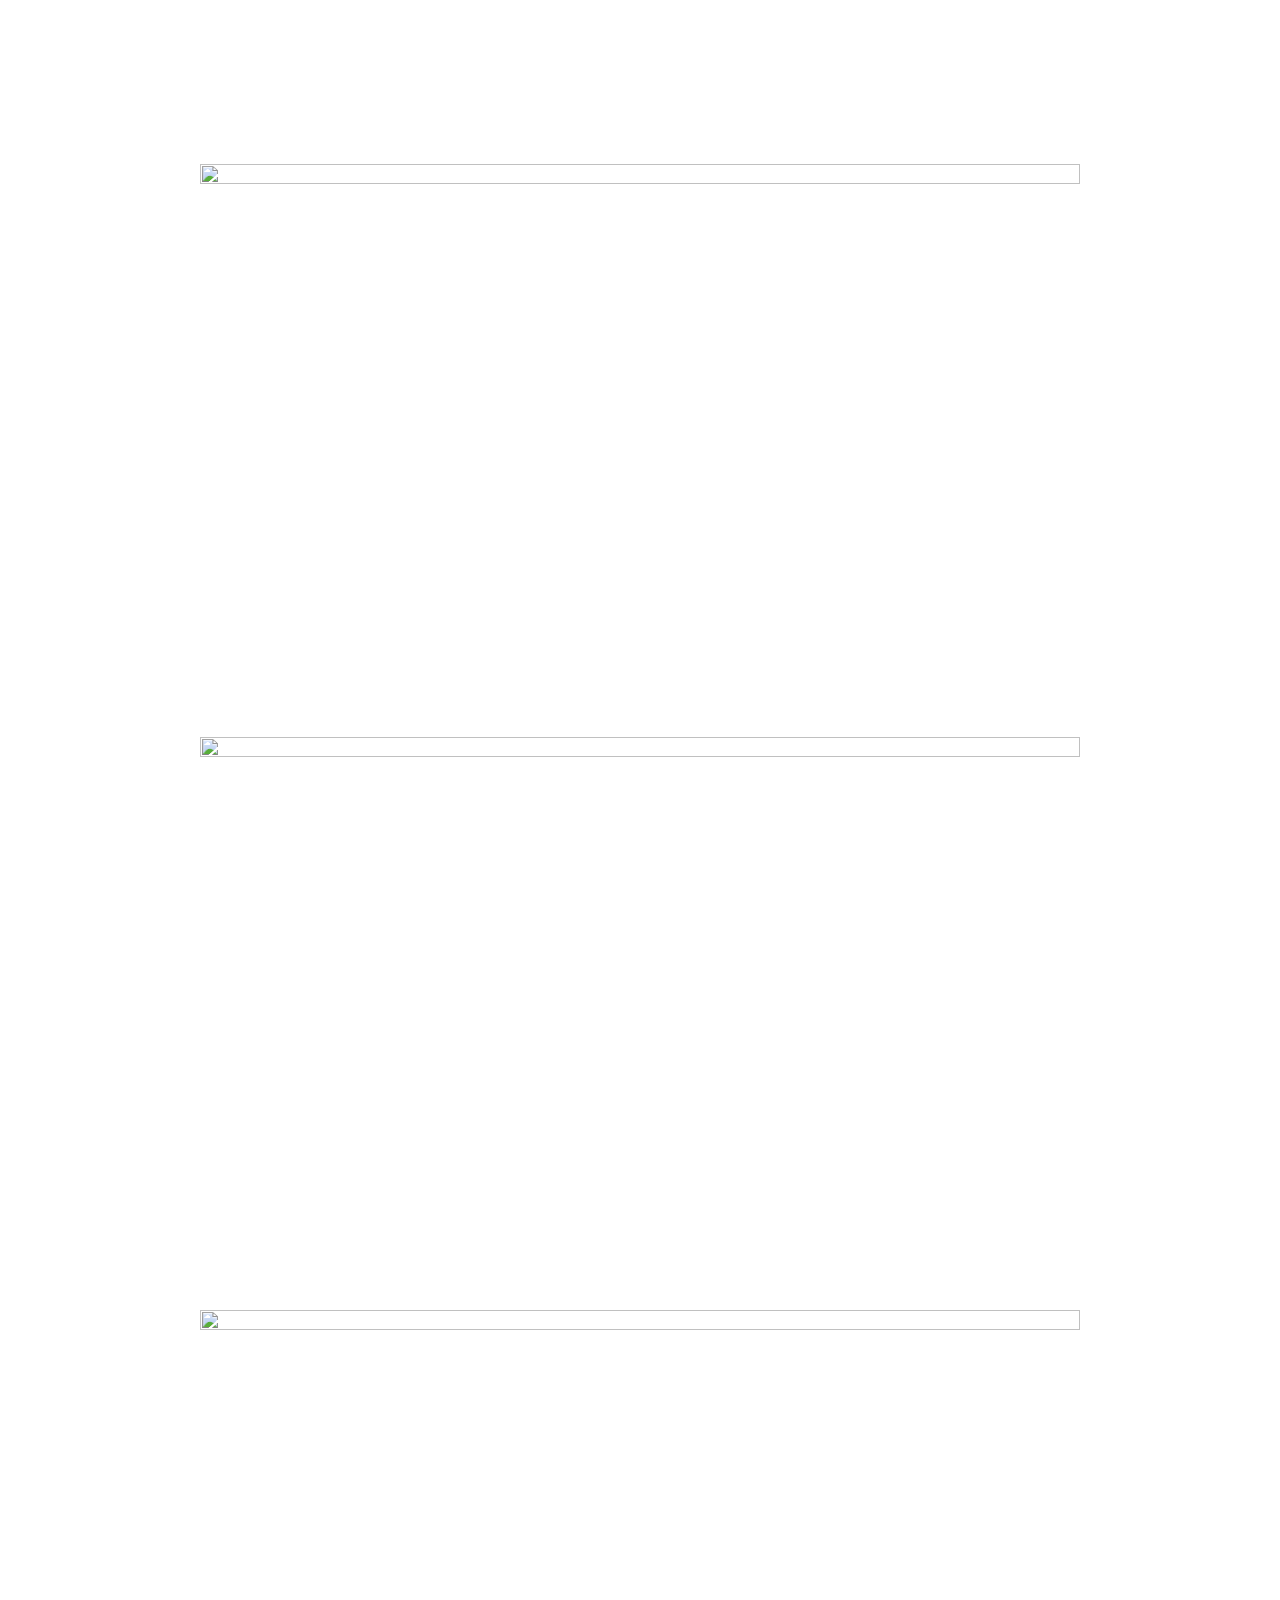
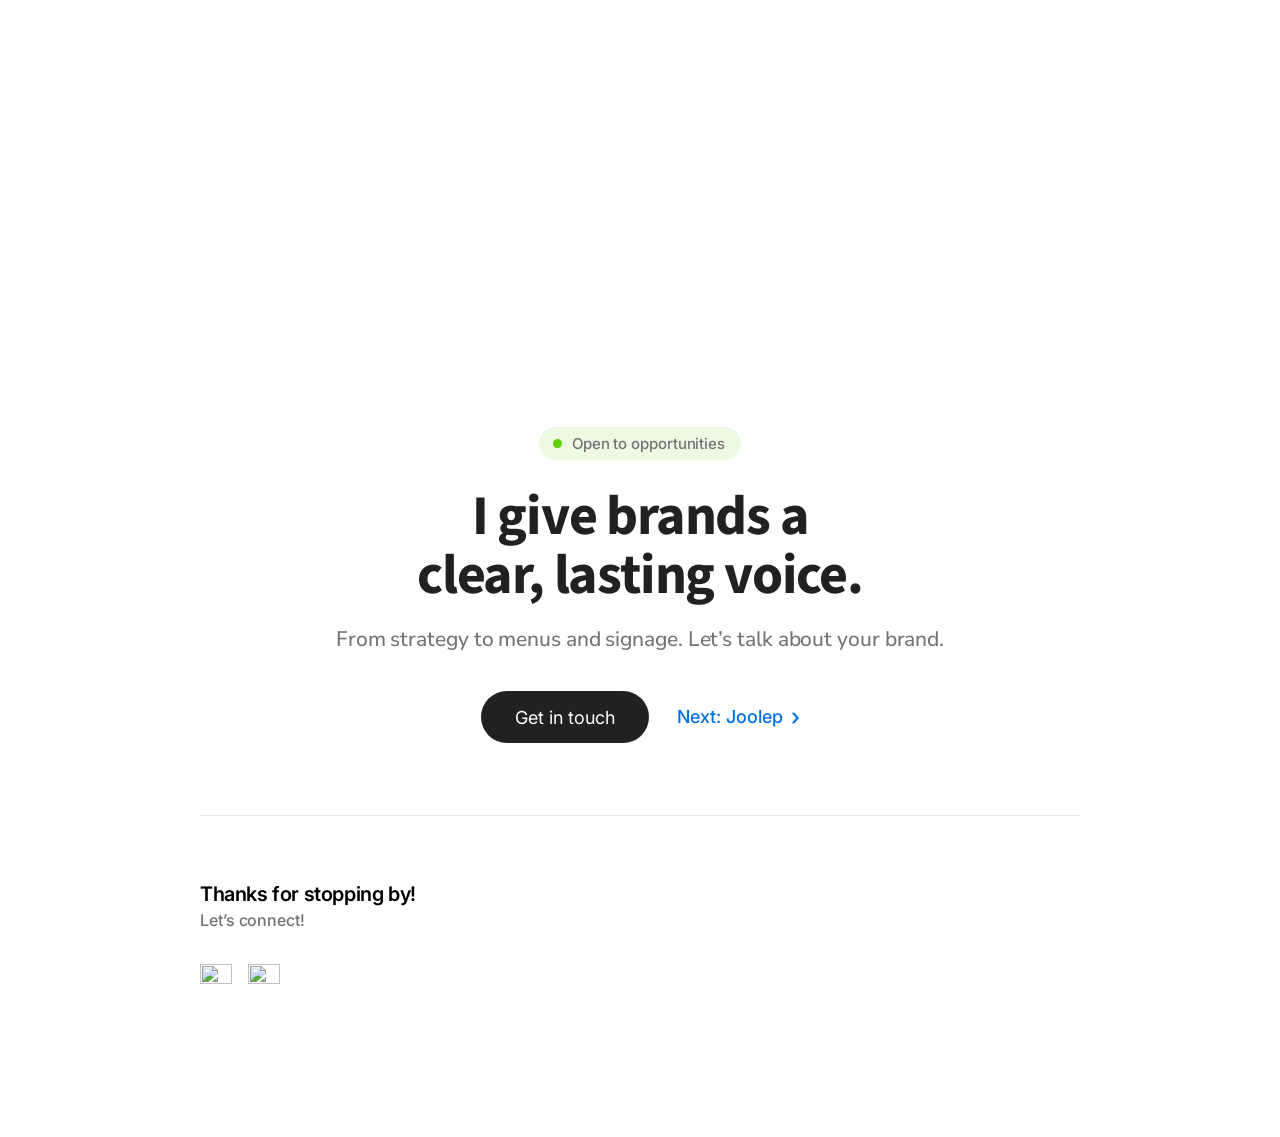
==== commit f6a84d5a: "Brand strategy goal line: large and left aligned like other case studies Co-Authored-By: Claude Sonn" ====
--- a/PORTFOLIO/brandstrategy.html
+++ b/PORTFOLIO/brandstrategy.html
@@ -7,7 +7,7 @@
 <header class="hd"><nav class="nav"><a href="index.html" class="">Home</a><details class="cs"><summary class="on">Case Studies</summary><div class="menu"><a href="joolep.html">Joolep</a><a href="datacmsgov.html">Data.CMS.gov</a><a href="videography.html">Videography &amp; Photography</a><a href="brandstrategy.html">Brand strategy</a></div></details></nav></header>
 <main id="main">
 <header class="chd b"><p class="lbl">Brand Strategy</p><img src="https://dariusbounds.figma.site/_assets/v11/0ea1de14ad0556f40735d45712dfe91b40f085f2.png?h=512" width="199" height="245" class="clogo carrot" alt="The Last Carrot" loading="lazy"><p class="role2">Brand Strategist &amp; Product Designer</p>
-<h2 class="tag nar">My goal, to modernize the identity while preserving its neighborhood charm.</h2></header><section class="col glance rvx"><p class="tldr">A neighborhood restaurant’s identity, modernized without losing its charm.</p><dl><div><dt>Role</dt><dd>Brand Strategist &amp; Product Designer</dd></div><div><dt>Client</dt><dd>The Last Carrot</dd></div><div><dt>Scope</dt><dd>Strategy, identity, menus, signage</dd></div></dl></section>
+</header><section class="col glance rvx"><h2 class="hl">My goal, to modernize the identity while preserving its neighborhood charm.</h2><p class="tldr">A neighborhood restaurant’s identity, modernized without losing its charm.</p><dl><div><dt>Role</dt><dd>Brand Strategist &amp; Product Designer</dd></div><div><dt>Client</dt><dd>The Last Carrot</dd></div><div><dt>Scope</dt><dd>Strategy, identity, menus, signage</dd></div></dl></section>
 <section class="col s ov"><div class="ovt"><h2>Overview</h2><p>The Last Carrot is a Coconut Grove staple, loved for its healthy sandwiches, juices, and vegetarian-friendly menu. Despite its loyal following, the brand felt dated and inconsistent, lacking the freshness and quality of its food.</p><p class="g">My goal: modernize the look and feel while staying true to its roots.</p></div><img src="https://dariusbounds.figma.site/_assets/v11/3df3d69a749ca291d67fcd7b8af7efea3429e700.png" width="416" height="250" class="ovi" alt="" loading="lazy"></section>
 <section class="col s"><h2>The Challenge</h2><p>The brand felt dated and inconsistent. As the neighborhood grew, The Last Carrot risked being overshadowed by newer competitors, like Sweetgreen and Pura Vida.</p><img src="https://dariusbounds.figma.site/_assets/v11/deca16053b80a7797f5111f4290cd9d00a3cd971.png?w=1537" width="640" height="515" class="full" alt="" loading="lazy"></section>
 <div class="col qt"><blockquote>“The Grove’s changing so fast, we want to keep up but also stay true to ourselves.”</blockquote><cite>Location Owner</cite></div>
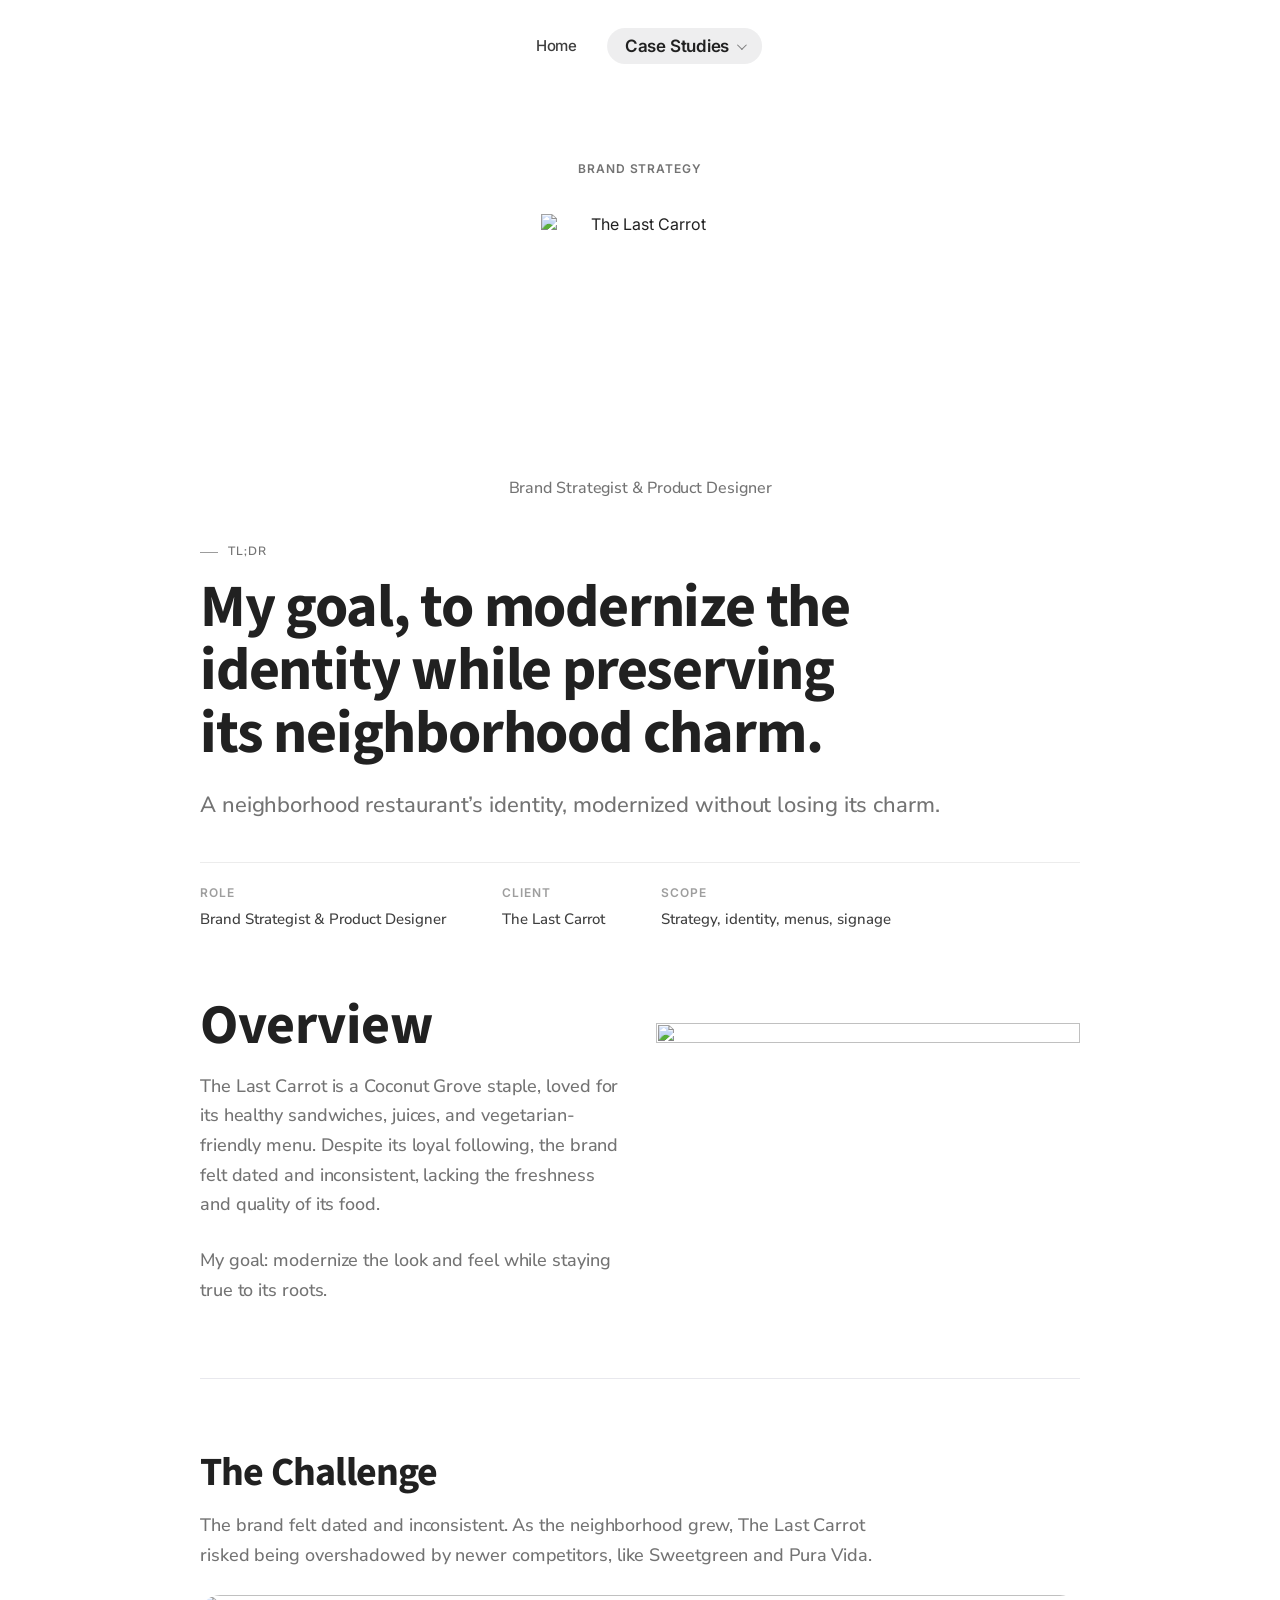
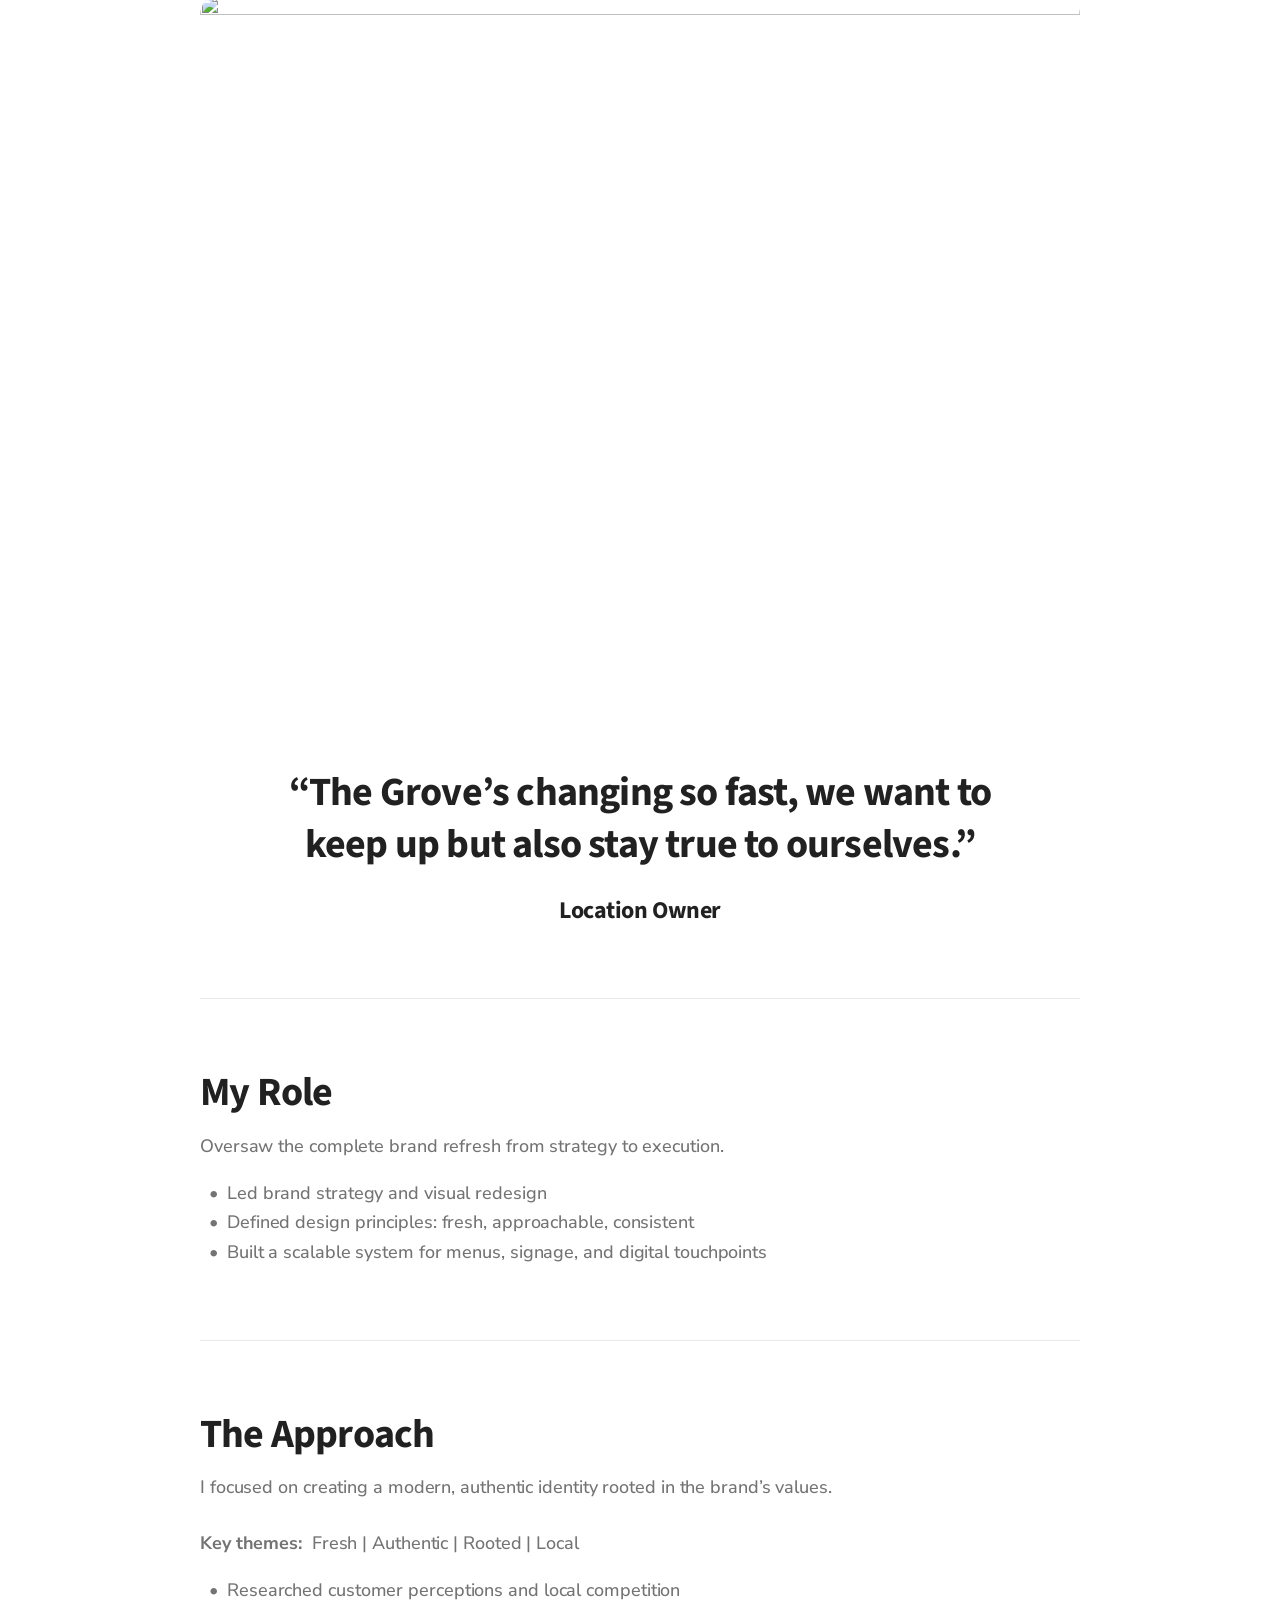
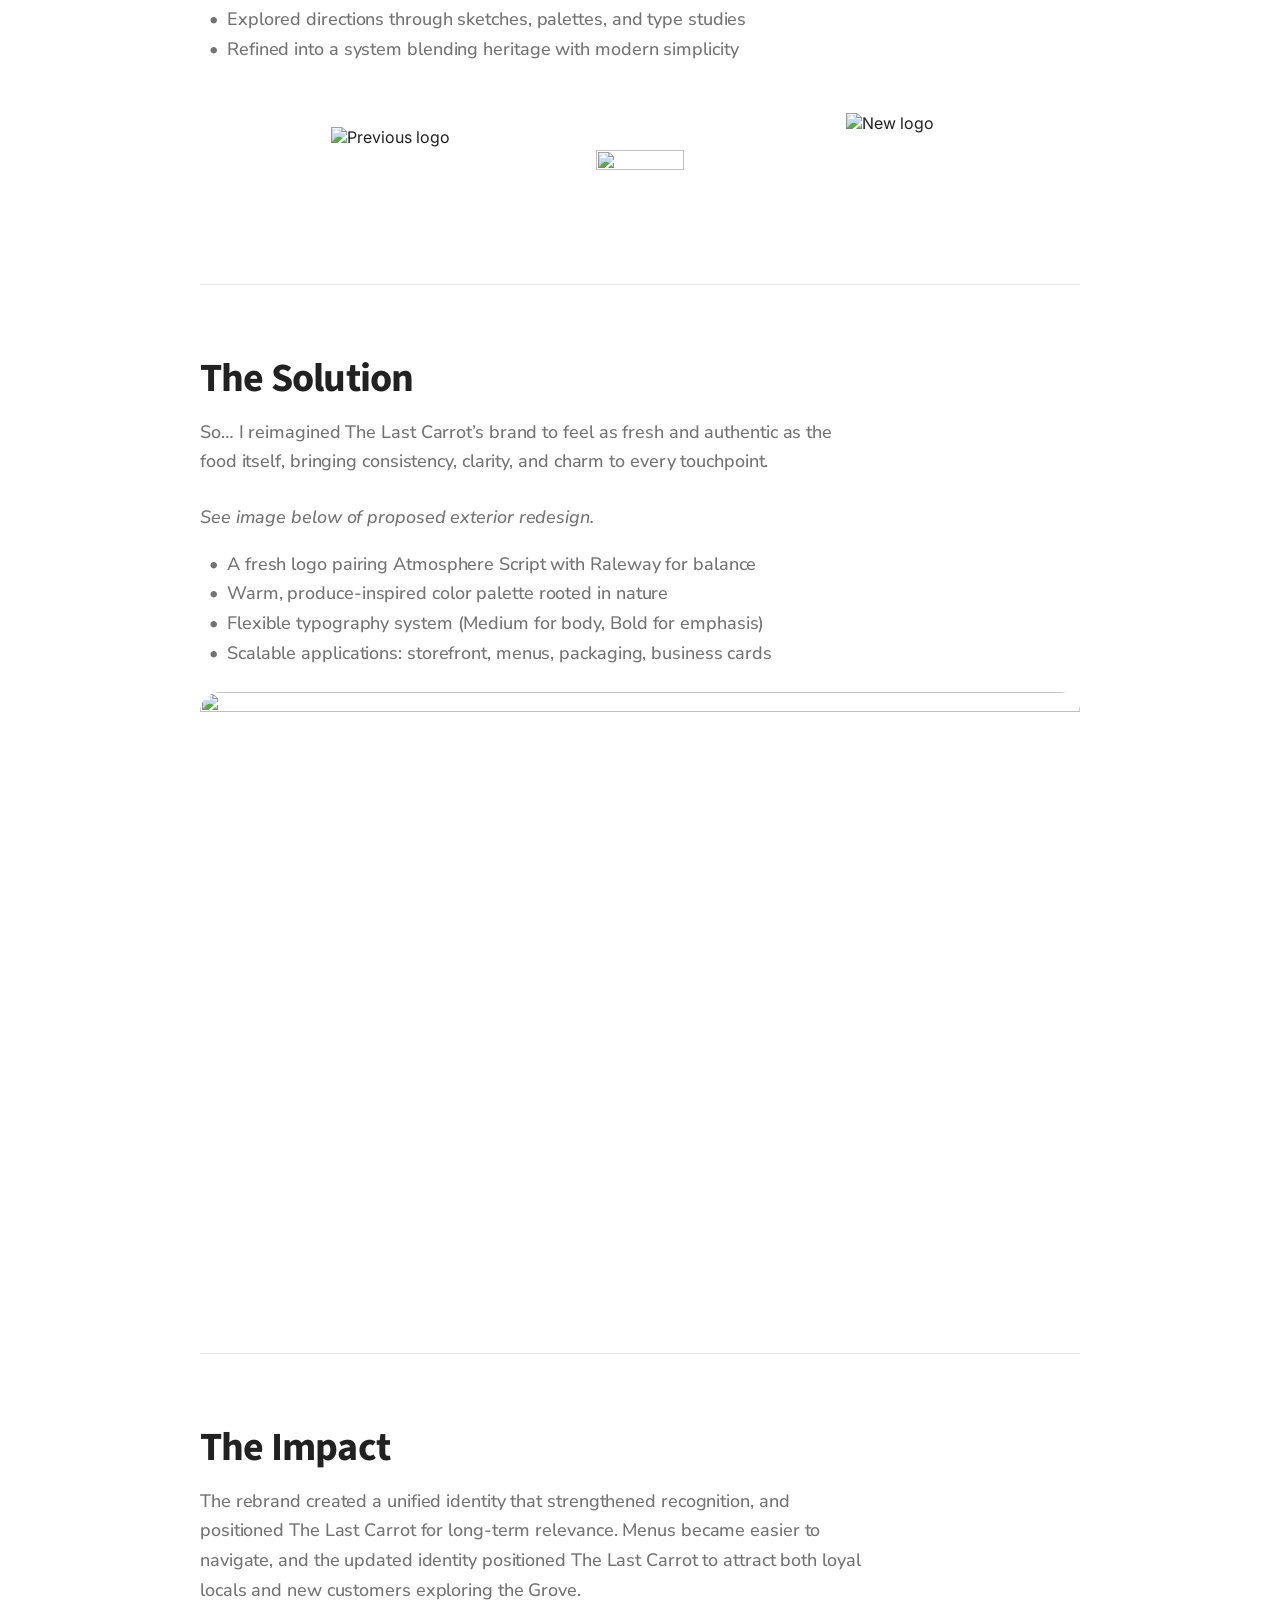
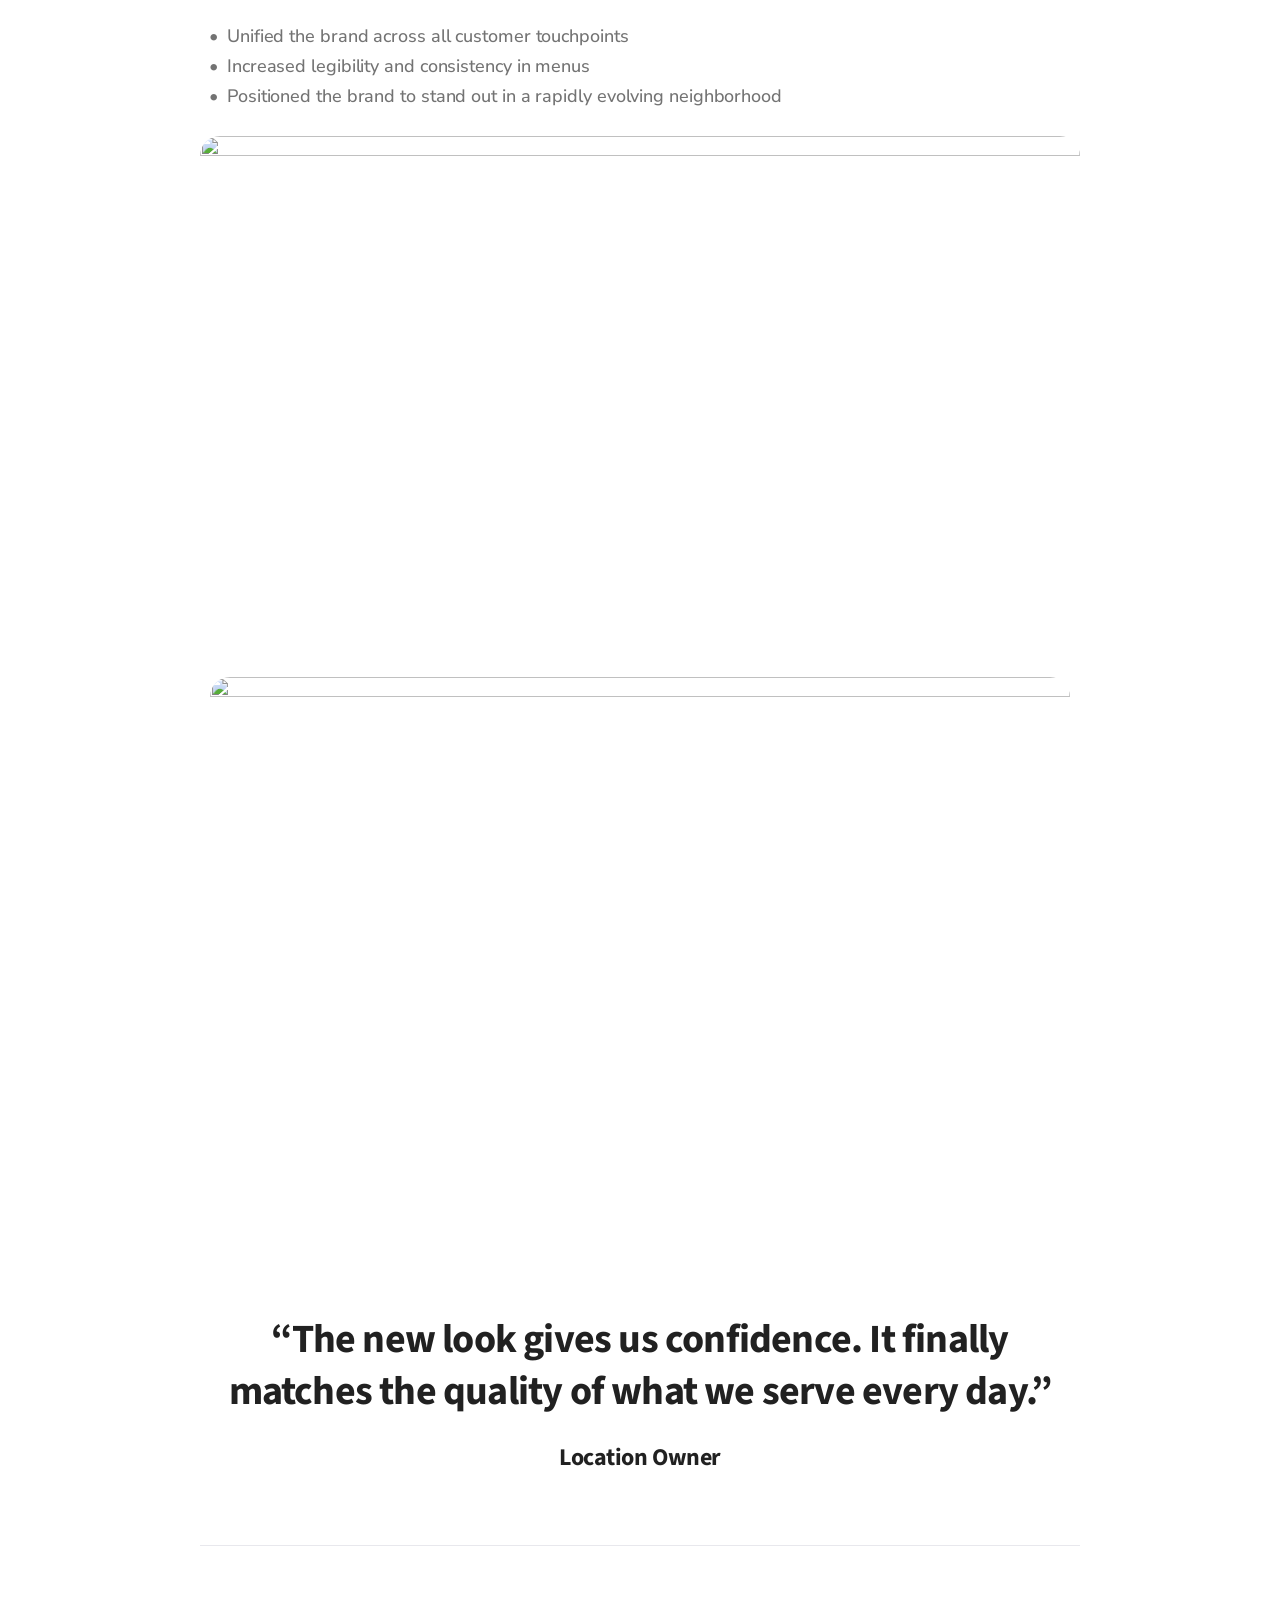
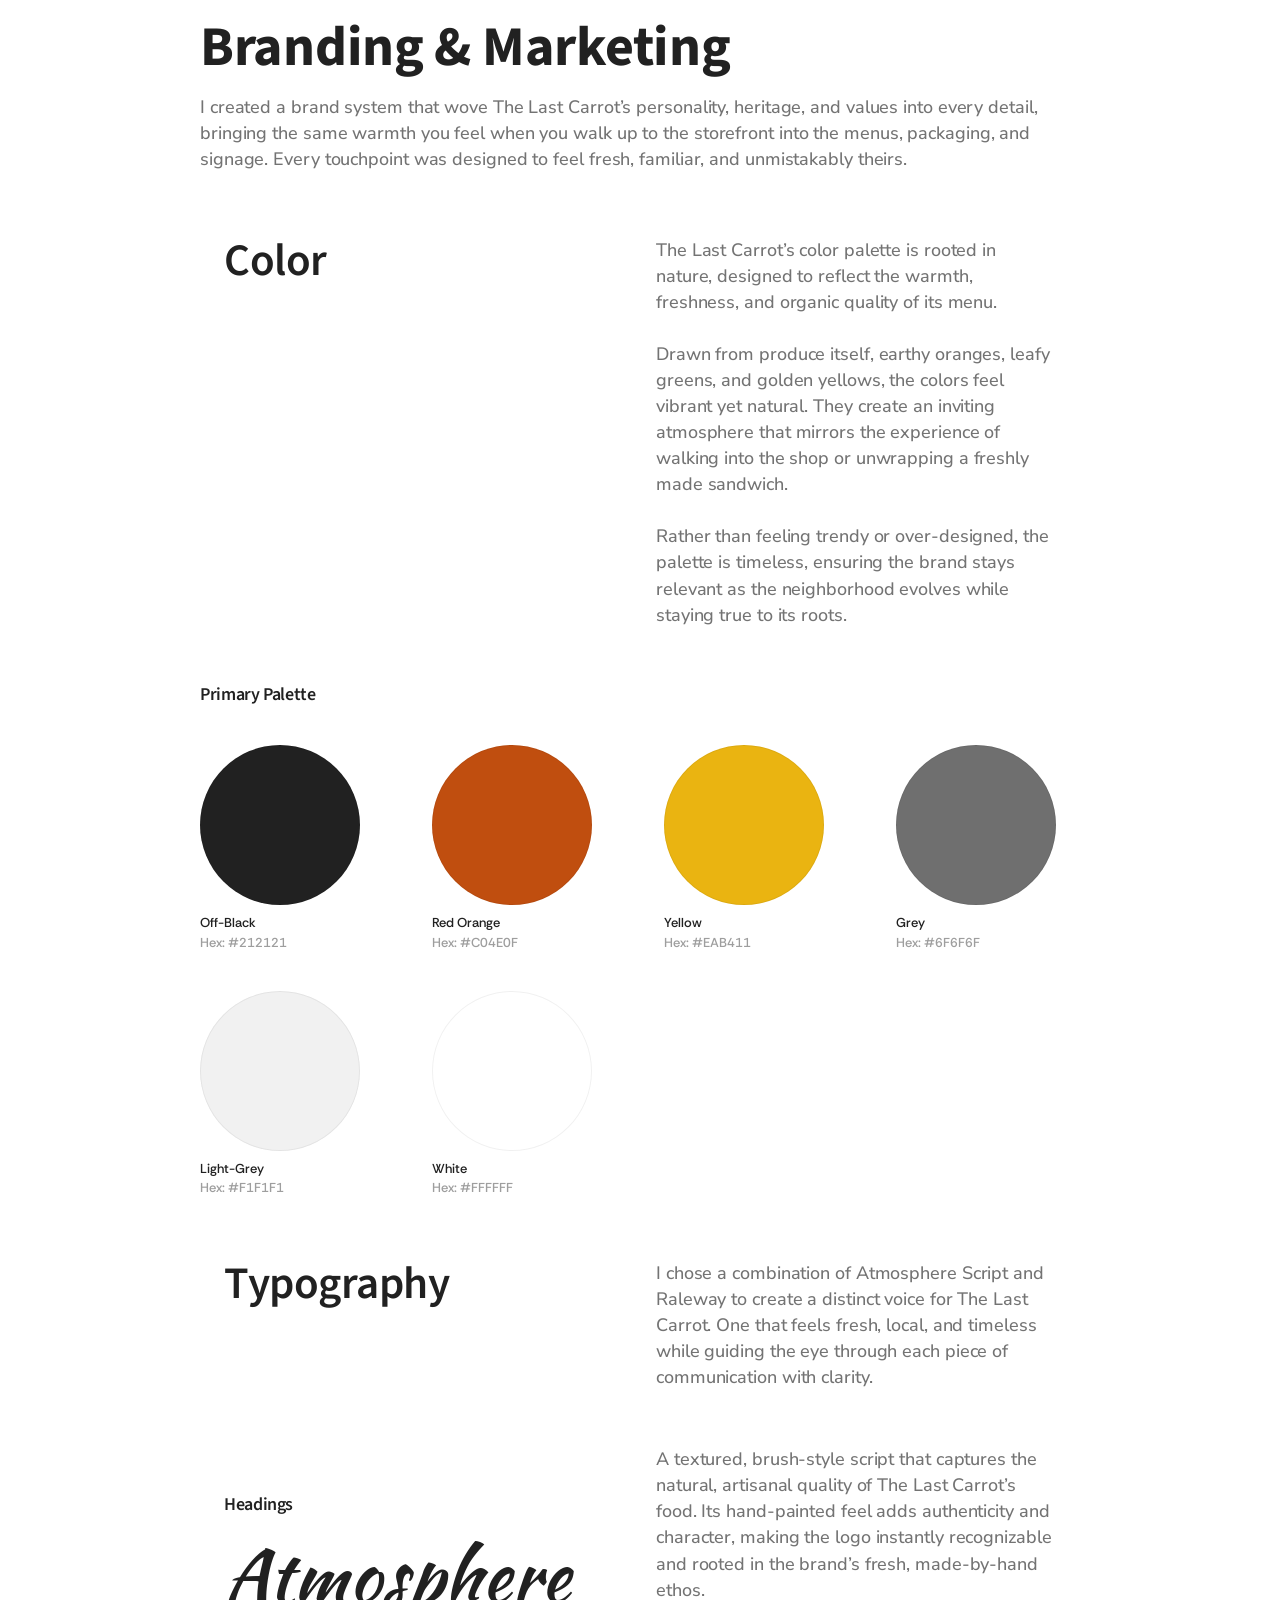
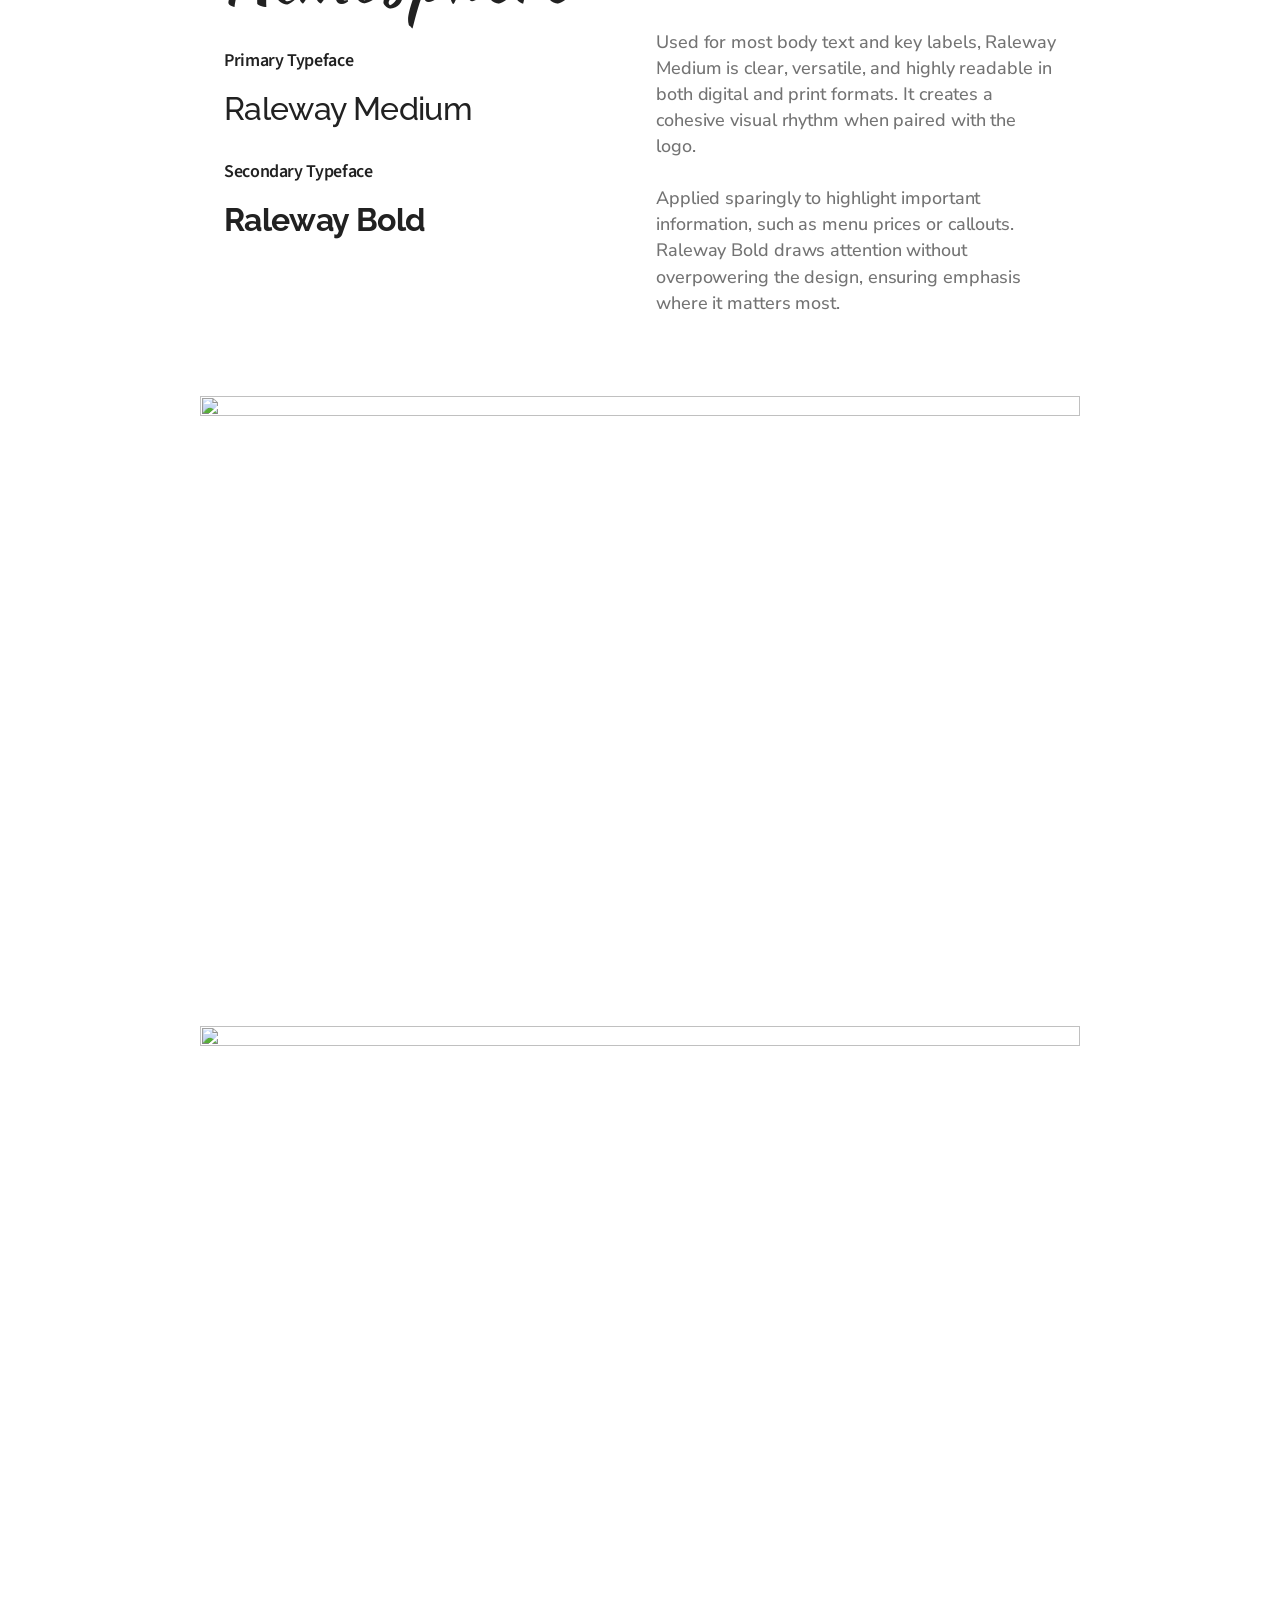
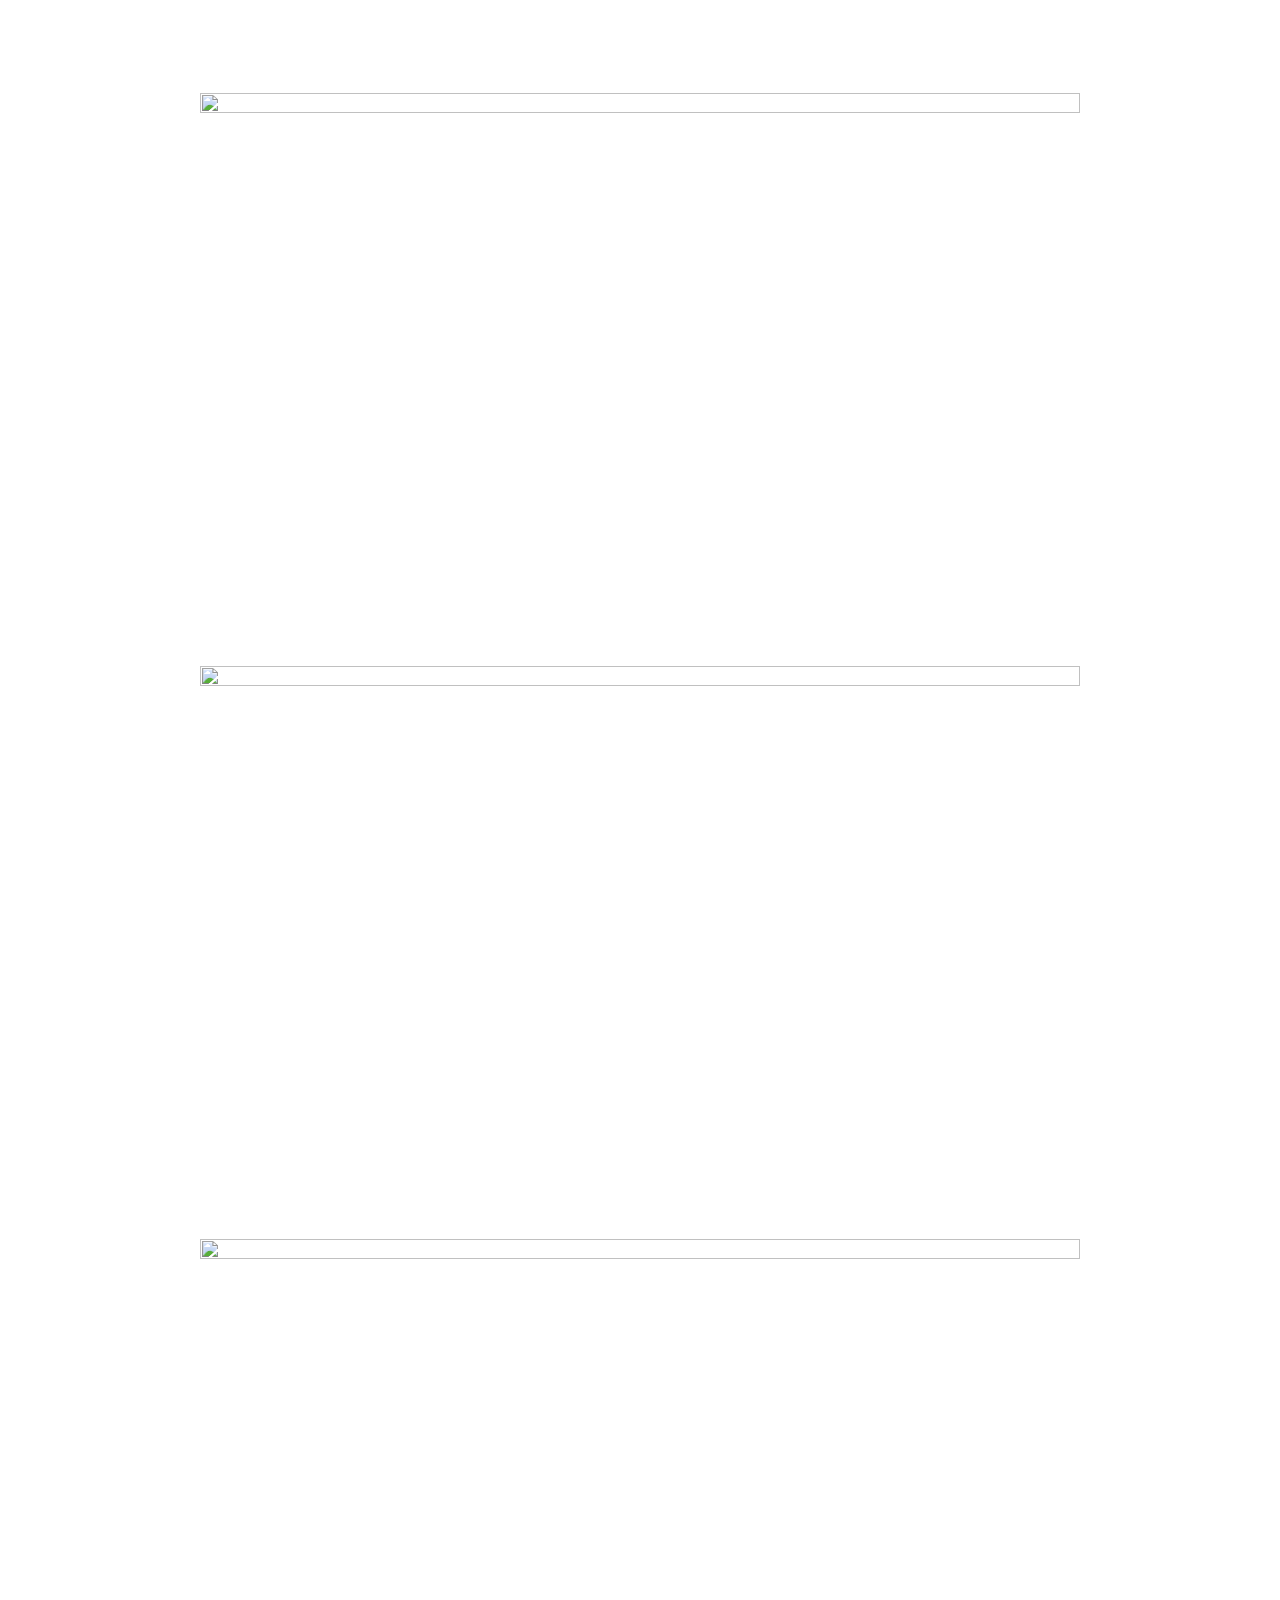
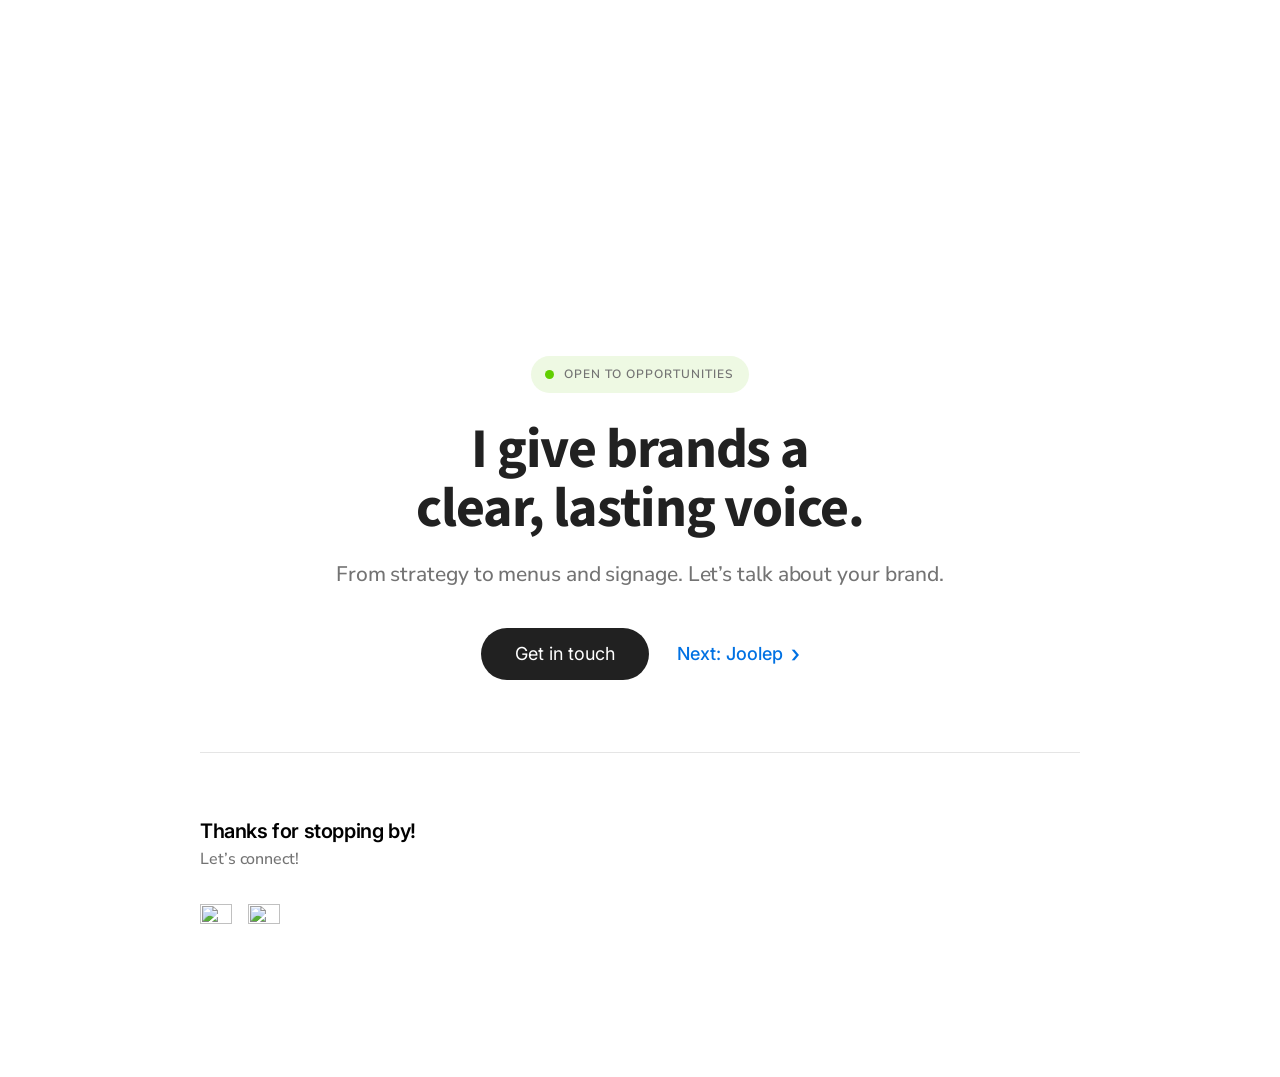
==== commit 3b50215b: "Film band, TL;DR labels, type scale, spacing rhythm, gentler reveals Co-Authored-By: Claude Sonnet 5" ====
--- a/PORTFOLIO/brandstrategy.html
+++ b/PORTFOLIO/brandstrategy.html
@@ -7,7 +7,7 @@
 <header class="hd"><nav class="nav"><a href="index.html" class="">Home</a><details class="cs"><summary class="on">Case Studies</summary><div class="menu"><a href="joolep.html">Joolep</a><a href="datacmsgov.html">Data.CMS.gov</a><a href="videography.html">Videography &amp; Photography</a><a href="brandstrategy.html">Brand strategy</a></div></details></nav></header>
 <main id="main">
 <header class="chd b"><p class="lbl">Brand Strategy</p><img src="https://dariusbounds.figma.site/_assets/v11/0ea1de14ad0556f40735d45712dfe91b40f085f2.png?h=512" width="199" height="245" class="clogo carrot" alt="The Last Carrot" loading="lazy"><p class="role2">Brand Strategist &amp; Product Designer</p>
-</header><section class="col glance rvx"><h2 class="hl">My goal, to modernize the identity while preserving its neighborhood charm.</h2><p class="tldr">A neighborhood restaurant’s identity, modernized without losing its charm.</p><dl><div><dt>Role</dt><dd>Brand Strategist &amp; Product Designer</dd></div><div><dt>Client</dt><dd>The Last Carrot</dd></div><div><dt>Scope</dt><dd>Strategy, identity, menus, signage</dd></div></dl></section>
+</header><section class="col glance rvx"><p class="tl">TL;DR</p><h2 class="hl">My goal, to modernize the identity while preserving its neighborhood charm.</h2><p class="tldr">A neighborhood restaurant’s identity, modernized without losing its charm.</p><dl><div><dt>Role</dt><dd>Brand Strategist &amp; Product Designer</dd></div><div><dt>Client</dt><dd>The Last Carrot</dd></div><div><dt>Scope</dt><dd>Strategy, identity, menus, signage</dd></div></dl></section>
 <section class="col s ov"><div class="ovt"><h2>Overview</h2><p>The Last Carrot is a Coconut Grove staple, loved for its healthy sandwiches, juices, and vegetarian-friendly menu. Despite its loyal following, the brand felt dated and inconsistent, lacking the freshness and quality of its food.</p><p class="g">My goal: modernize the look and feel while staying true to its roots.</p></div><img src="https://dariusbounds.figma.site/_assets/v11/3df3d69a749ca291d67fcd7b8af7efea3429e700.png" width="416" height="250" class="ovi" alt="" loading="lazy"></section>
 <section class="col s"><h2>The Challenge</h2><p>The brand felt dated and inconsistent. As the neighborhood grew, The Last Carrot risked being overshadowed by newer competitors, like Sweetgreen and Pura Vida.</p><img src="https://dariusbounds.figma.site/_assets/v11/deca16053b80a7797f5111f4290cd9d00a3cd971.png?w=1537" width="640" height="515" class="full" alt="" loading="lazy"></section>
 <div class="col qt"><blockquote>“The Grove’s changing so fast, we want to keep up but also stay true to ourselves.”</blockquote><cite>Location Owner</cite></div>
--- a/PORTFOLIO/style.css
+++ b/PORTFOLIO/style.css
@@ -887,3 +887,116 @@
 /* brand strategy logo evolution: always inline on desktop, stacked with a down arrow on mobile */
 .ba:has(>.arrow){display:flex!important;flex-direction:row;align-items:center;justify-content:center;gap:24px;width:100%}
 @media(max-width:700px){.ba:has(>.arrow){flex-direction:column;gap:16px}.ba:has(>.arrow)>img:first-child{width:min(70%,280px)}.ba:has(>.arrow)>.newlogo{width:min(40%,160px)}.ba:has(>.arrow)>.arrow{width:56px;transform:rotate(90deg)}}
+
+/* case studies: left justified content, only client quotes and the closing band stay centered */
+.case .chd{align-items:flex-start;text-align:left;width:calc(100% - 2*var(--pad));max-width:880px;margin-inline:auto;padding-inline:0}
+.case .chd .tag.nar,.case .chd .tag{max-width:880px}
+.case .chd .badge.c{justify-content:flex-start}
+.case .tabs{justify-content:flex-start;padding-inline:max(var(--pad),calc((100% - 880px)/2))}
+.case .cap{text-align:left}
+.case .ba:has(>.arrow){display:grid!important;grid-template-columns:1fr auto 1fr;align-items:center;justify-items:center;gap:16px;width:100%;margin-left:0}
+.case .ba:has(>.arrow)>img{width:auto;max-width:100%;min-width:0}
+.case .ba:has(>.arrow)>img:first-child{width:auto;max-width:min(100%,300px)}
+.case .ba:has(>.arrow)>.newlogo{width:auto;max-width:min(100%,200px)}
+.case .ba:has(>.arrow)>.arrow{width:min(88px,12vw)}
+@media(max-width:700px){.case .ba:has(>.arrow){grid-template-columns:1fr;justify-items:center}.case .ba:has(>.arrow)>.arrow{width:56px;transform:rotate(90deg)}}
+
+/* case study top: centered title, real tabs, then hero below the tabs */
+.case .chd{align-items:center;text-align:center;width:auto;max-width:none;margin-inline:0;padding-inline:var(--pad)}
+.case .chd .badge.c{justify-content:center}
+.case .chd.chd2{padding-top:0}
+.case .chd.chd2 .hero540,.case .chd.chd2 .hero560,.case .chd.chd2 .hero800{margin-top:56px}
+.case .chd.chd2 .tag{margin-top:48px}
+.case .tabs,.case .tabs.ready{position:relative;top:auto;display:flex;justify-content:center;flex-wrap:nowrap;gap:6px;width:calc(100% - 2*var(--pad));max-width:880px;margin:48px auto 0;padding:0;background:none;border-bottom:1px solid #d9d9de}
+.case .tabs .tp{display:none}
+.case .tabs [role=tab],.case .tabs.ready button{position:relative;height:48px;padding:0 28px;margin-bottom:-1px;border:1px solid transparent;border-bottom:0;border-radius:12px 12px 0 0;background:#f4f4f5!important;color:var(--g2);font:500 16px/20px Inter;letter-spacing:-.2px;transition:background .2s,color .2s}
+.case .tabs [role=tab]:hover{background:#ebebed!important;transform:none}
+.case .tabs [role=tab][aria-selected=true],.case .tabs.ready button[aria-selected=true]{background:#fff!important;border-color:#d9d9de;color:var(--ink);font-weight:600;height:49px}
+.case .tabs [role=tab]:active{transform:none}
+.case .glance+.s:has(>h2){margin-top:32px}
+@media(max-width:700px){.case .tabs [role=tab]{padding:0 16px;font-size:15px;height:44px}.case .tabs [role=tab][aria-selected=true]{height:45px}.case .tabs{margin-top:36px}}
+.hero880{display:block;width:880px;max-width:100%;height:auto;border-radius:var(--r-md);box-shadow:0 0 0 1px rgba(0,0,0,.08)}
+.case .chd.chd2 .hero880{margin-top:56px}
+@media(max-width:700px){.case .chd.chd2 .hero880{margin-top:32px}}
+
+/* smooth tabs: gliding tab shape + eased panel handoff */
+.case .tabs .tp{display:block;box-sizing:border-box;z-index:0;top:0;left:0;background:#fff;border:1px solid #d9d9de;border-bottom:0;border-radius:12px 12px 0 0;pointer-events:none;opacity:0;will-change:transform,width;transition:transform .6s cubic-bezier(.22,1,.36,1),width .6s cubic-bezier(.22,1,.36,1)}
+.case .tabs.ready .tp{opacity:1}
+.case .tabs [role=tab],.case .tabs.ready button{height:48px;font-weight:600;transition:color .35s cubic-bezier(.22,1,.36,1),background .35s}
+.case .tabs [role=tab][aria-selected=true],.case .tabs.ready button[aria-selected=true]{height:48px;background:transparent!important;border-color:transparent;color:var(--ink)}
+.case .tabs [role=tab][aria-selected=false]{color:var(--g1)}
+.case .tabs [role=tab][aria-selected=false]:hover{color:var(--ink)}
+[role=tabpanel]{animation:tabIn .6s cubic-bezier(.22,1,.36,1) both}
+@keyframes tabIn{from{opacity:0;transform:translateY(16px)}to{opacity:1;transform:none}}
+[role=tabpanel].leaving{animation:none;opacity:0;transform:translateY(-8px);transition:opacity .18s ease-out,transform .18s ease-out}
+@media(max-width:700px){.case .tabs [role=tab],.case .tabs.ready button,.case .tabs [role=tab][aria-selected=true]{height:44px}}
+@media(prefers-reduced-motion:reduce){[role=tabpanel]{animation:none}.case .tabs .tp{transition:none}}
+
+/* how I work: open rows with divider lines, narrower descriptions */
+.ai-grid{gap:0;margin-top:40px;border-top:1px solid #d9d9de}
+.ai-grid article,.ai-grid article:hover{background:none;border-radius:0;transform:none;padding:32px 0;border-bottom:1px solid #d9d9de}
+.ai-grid article{grid-template-columns:48px 260px minmax(0,420px);column-gap:24px;align-items:baseline}
+.ai-grid p{margin-top:0;max-width:420px}
+@media(max-width:820px){.ai-grid article{grid-template-columns:48px 1fr;row-gap:6px}.ai-grid article p{grid-column:2}}
+@media(max-width:700px){.ai-grid article{grid-template-columns:1fr;padding:24px 0}.ai-grid article p{grid-column:auto}}
+.herosq{display:block;width:800px;max-width:100%;height:auto;aspect-ratio:1/1;object-fit:cover;border-radius:var(--r-md)}
+.case .chd.chd2 .herosq{margin-top:56px}
+@media(max-width:700px){.case .chd.chd2 .herosq{margin-top:32px}}
+/* videography heroes align with the 880 content column and tab bar */
+.case .chd.chd2 .herosq,.case .chd.chd2 .hero800{width:880px;max-width:100%}
+
+/* home results strip under the hero */
+.hk{width:calc(100% - 2*var(--pad));max-width:1056px;margin:72px auto 0}
+.hk-in{display:grid;grid-template-columns:repeat(4,1fr);border-top:1px solid #d9d9de;border-bottom:1px solid #d9d9de}
+.hk-in>div{padding:28px 24px 28px 0}
+.hk-in>div+div{padding-left:24px;border-left:1px solid #ececec}
+.hk b{display:block;font:700 clamp(36px,4vw,52px)/1 "Source Sans 3";letter-spacing:-1px;color:var(--ink)}
+.hk span{display:block;margin-top:10px;font:500 15px/1.45 "Nunito Sans";color:var(--g1);max-width:220px}
+.ai-grid p b,.exp li b{color:var(--ink);font-weight:700}
+@media(max-width:820px){.hk-in{grid-template-columns:1fr 1fr}.hk-in>div:nth-child(3){padding-left:0;border-left:0}.hk-in>div:nth-child(n+3){border-top:1px solid #ececec}}
+@media(max-width:700px){.hk{margin-top:48px}.hk-in>div{padding:22px 12px 22px 0}.hk-in>div+div{padding-left:12px}.hk-in>div:nth-child(3){padding-left:0}}
+.hk b{white-space:nowrap}
+@media(max-width:1100px){.hk b{font-size:clamp(30px,3.6vw,44px)}}
+@media(max-width:700px){.hk b{font-size:30px}}
+
+/* ===== type system: one scale, three roles (display, text, label) ===== */
+:root{--f-d:"Source Sans 3",Inter,system-ui,sans-serif;--f-t:"Nunito Sans",Inter,system-ui,sans-serif;--f-l:Inter,system-ui,sans-serif;
+--t-display:clamp(34px,5vw,60px);--t-h2:clamp(28px,3.4vw,40px);--t-h3:clamp(18px,1.6vw,21px);--t-lede:clamp(18px,1.7vw,21px);--t-body:16px;--t-label:12px;
+--sp-section:clamp(72px,9vw,128px)}
+.hl,.ai h2,.cta-band h2{font-family:var(--f-d);font-weight:700;letter-spacing:-.02em}
+.know h2,.exp h2.x,.col.s>h2,.projects h2{font-family:var(--f-d);font-weight:700;font-size:var(--t-h2);line-height:1.12;letter-spacing:-.02em}
+.job h3,.proj h3.pt,.ai-grid h3{font-family:var(--f-d);font-weight:700;font-size:var(--t-h3);line-height:1.25;letter-spacing:-.01em}
+.eyebrow,.lbl,.tl,.glance dt,.cb-eyebrow{font-family:var(--f-l);font-weight:600;font-size:var(--t-label);letter-spacing:.08em;text-transform:uppercase}
+.tldr,.cb-sub,.ai-lede{font-family:var(--f-t);font-size:var(--t-lede);line-height:1.55}
+.col p,.col li,.glance dd{font-family:var(--f-t);line-height:1.65}
+.tl{color:var(--g3);margin:0 0 14px}
+.tl::before{content:"";display:inline-block;width:18px;height:1px;background:currentColor;vertical-align:middle;margin-right:10px;opacity:.7}
+/* rhythm: generous, uneven spacing between big sections */
+.projects{margin-top:var(--sp-section)}
+.know{margin-top:var(--sp-section)}
+.exp{margin-top:var(--sp-section)}
+/* gentler scroll reveals */
+.js .rv{transition:opacity 1s var(--ease),transform 1s var(--ease)}
+.js .rv:not(img){transform:translateY(14px)}
+
+/* ===== film band ===== */
+.filmband{margin-top:var(--sp-section);background:#14120f;color:#efe9df;position:relative;overflow:hidden;padding:56px 0 64px}
+.filmband::before{content:"";position:absolute;inset:0;pointer-events:none;opacity:.22;mix-blend-mode:overlay;background-image:url("data:image/svg+xml;utf8,<svg xmlns='http://www.w3.org/2000/svg' width='160' height='160'><filter id='n'><feTurbulence type='fractalNoise' baseFrequency='.9' numOctaves='2' stitchTiles='stitch'/><feColorMatrix values='0 0 0 0 1 0 0 0 0 1 0 0 0 0 1 0 0 0 .9 0'/></filter><rect width='160' height='160' filter='url(%23n)'/></svg>")}
+.fb-in{max-width:1180px;margin:0 auto;padding:0 var(--pad);position:relative}
+.fb-strip{display:grid;grid-template-columns:repeat(4,1fr);gap:14px;padding:30px 0;position:relative;
+background:
+ repeating-linear-gradient(90deg,#14120f 0 10px,#efe9df 10px 22px,#14120f 22px 34px) top/100% 10px no-repeat,
+ repeating-linear-gradient(90deg,#14120f 0 10px,#efe9df 10px 22px,#14120f 22px 34px) bottom/100% 10px no-repeat}
+.fb-strip::before,.fb-strip::after{content:"";position:absolute;left:0;right:0;height:10px;background:#14120f;opacity:0}
+.fr{margin:0;aspect-ratio:3/4;overflow:hidden;border-radius:3px;background:#000;box-shadow:0 0 0 1px rgba(239,233,223,.14)}
+.fr img{display:block;width:100%;height:100%;object-fit:cover;filter:saturate(.92) contrast(1.04);transition:transform 1.2s var(--ease),filter .6s}
+.fr:hover img{transform:scale(1.04);filter:saturate(1.05) contrast(1.06)}
+.fq{margin:44px 0 0;max-width:720px}
+.fq p{font:600 clamp(22px,2.6vw,32px)/1.3 var(--f-d);letter-spacing:-.01em;color:#f5efe6;text-wrap:balance;margin:0}
+.fb-link{display:inline-block;margin-top:22px;font:600 14px var(--f-l);color:#efe9df;text-decoration:none;border-bottom:1px solid rgba(239,233,223,.4);padding-bottom:3px;transition:border-color .3s}
+.fb-link:hover{border-color:#efe9df}
+@media(max-width:820px){.fb-strip{grid-template-columns:repeat(2,1fr)}.filmband{padding:40px 0 48px}}
+
+/* film grain on the About cards */
+.card::after{content:"";position:absolute;inset:0;pointer-events:none;opacity:.12;mix-blend-mode:overlay;background-image:url("data:image/svg+xml;utf8,<svg xmlns='http://www.w3.org/2000/svg' width='140' height='140'><filter id='n'><feTurbulence type='fractalNoise' baseFrequency='.85' numOctaves='2' stitchTiles='stitch'/><feColorMatrix values='0 0 0 0 1 0 0 0 0 1 0 0 0 0 1 0 0 0 .9 0'/></filter><rect width='140' height='140' filter='url(%23n)'/></svg>")}
+@media(prefers-reduced-motion:reduce){.fr img{transition:none}}
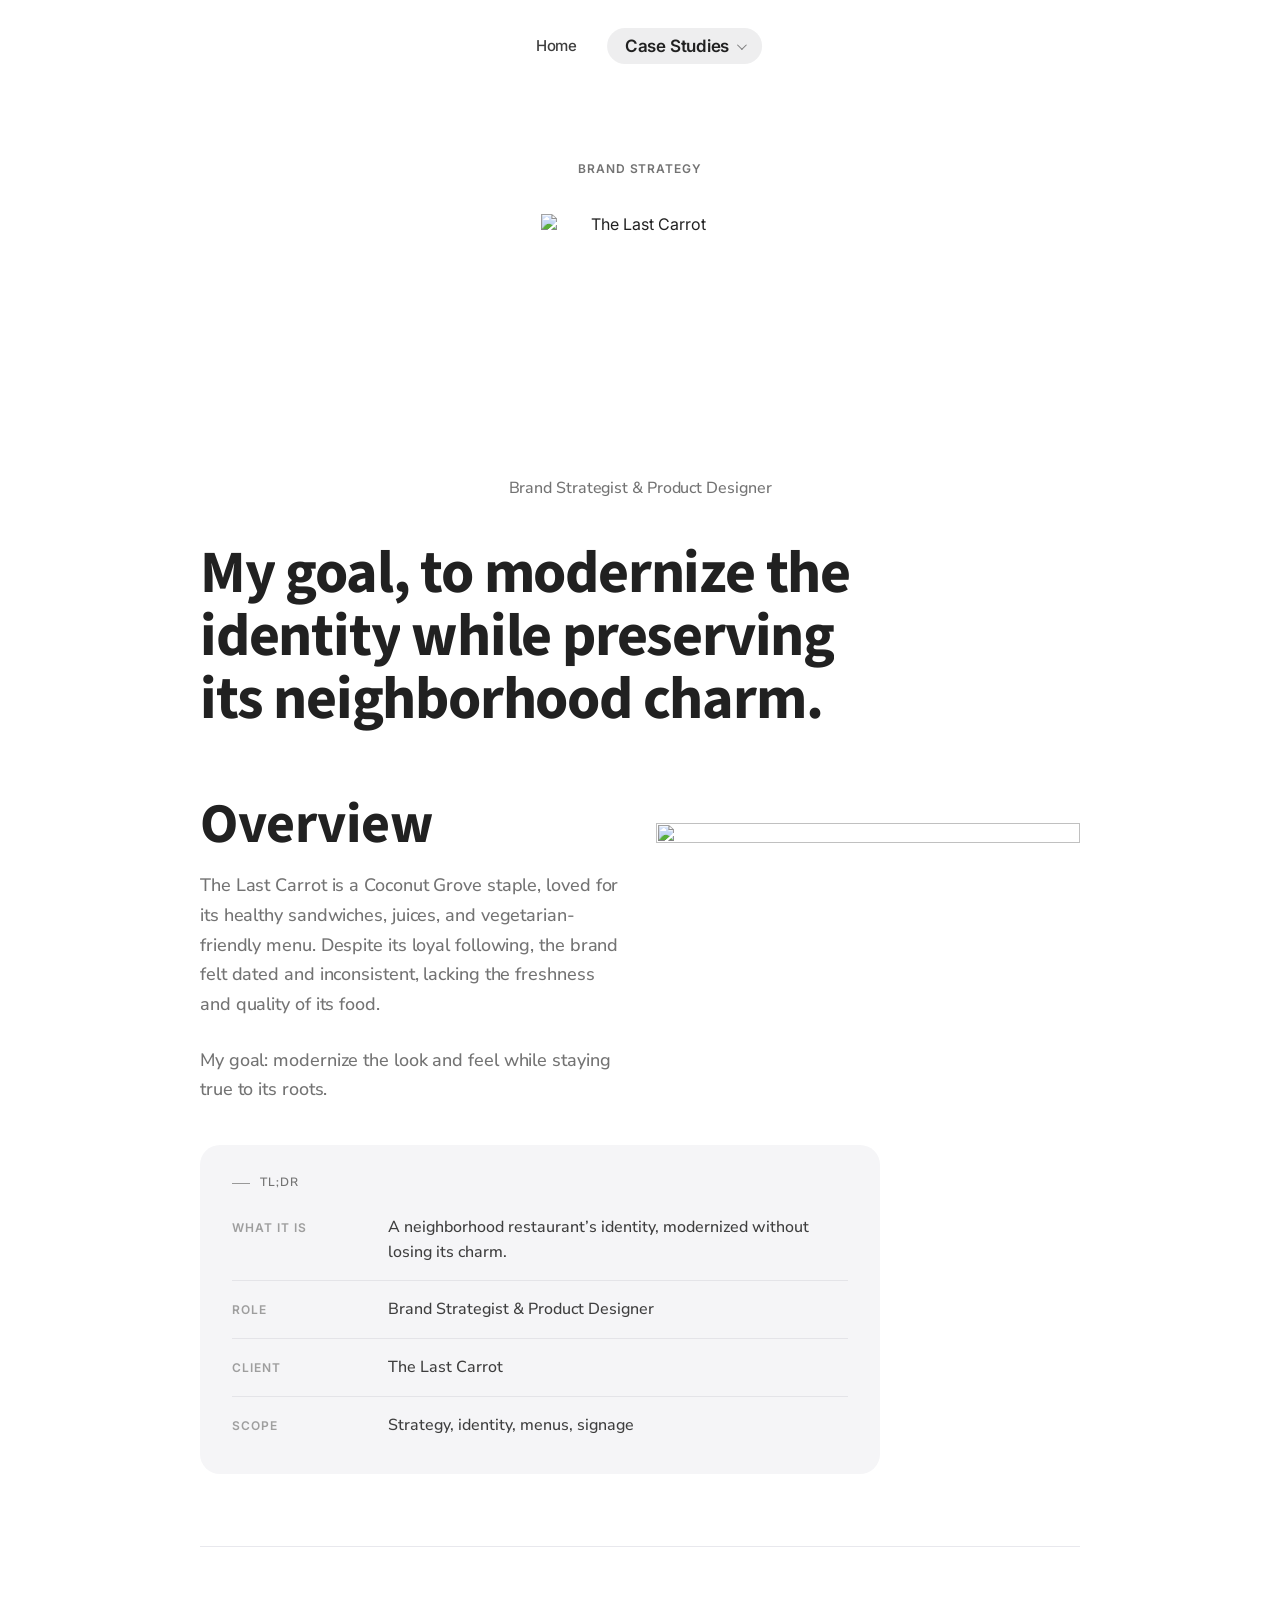
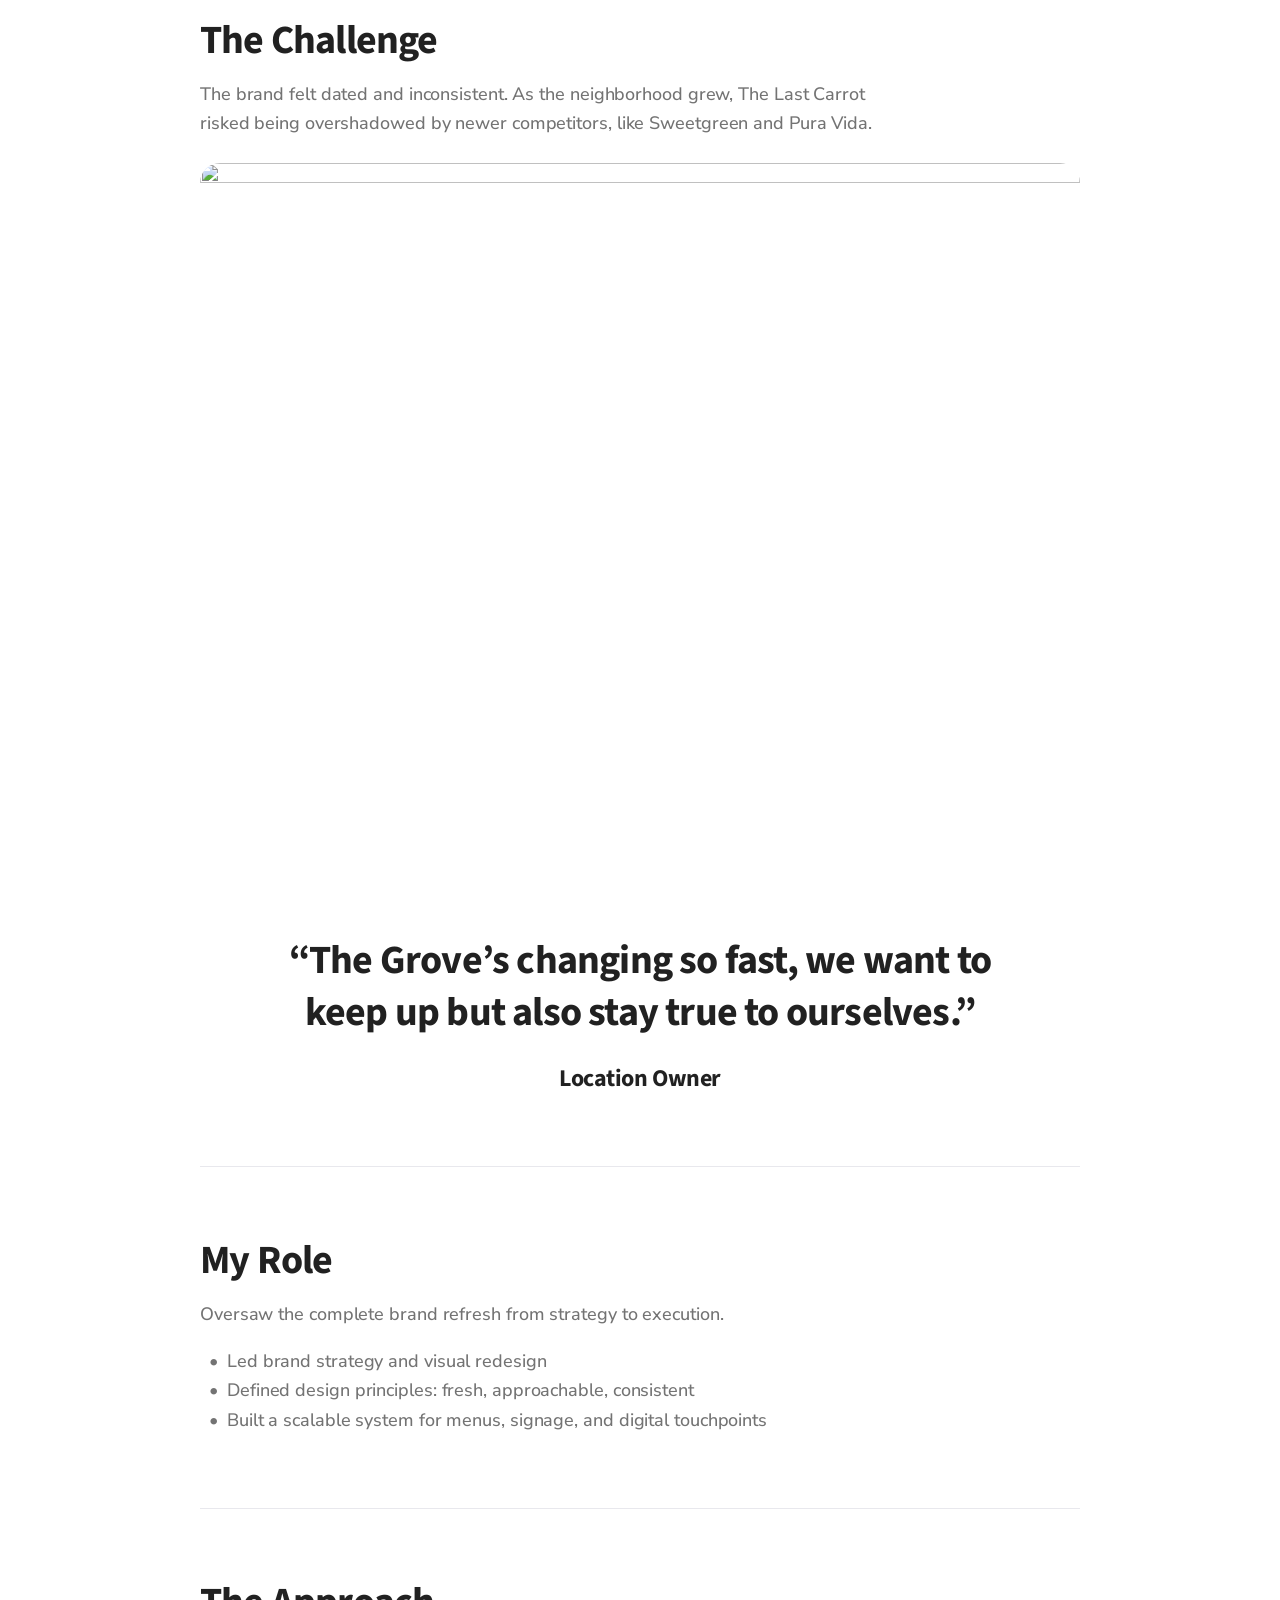
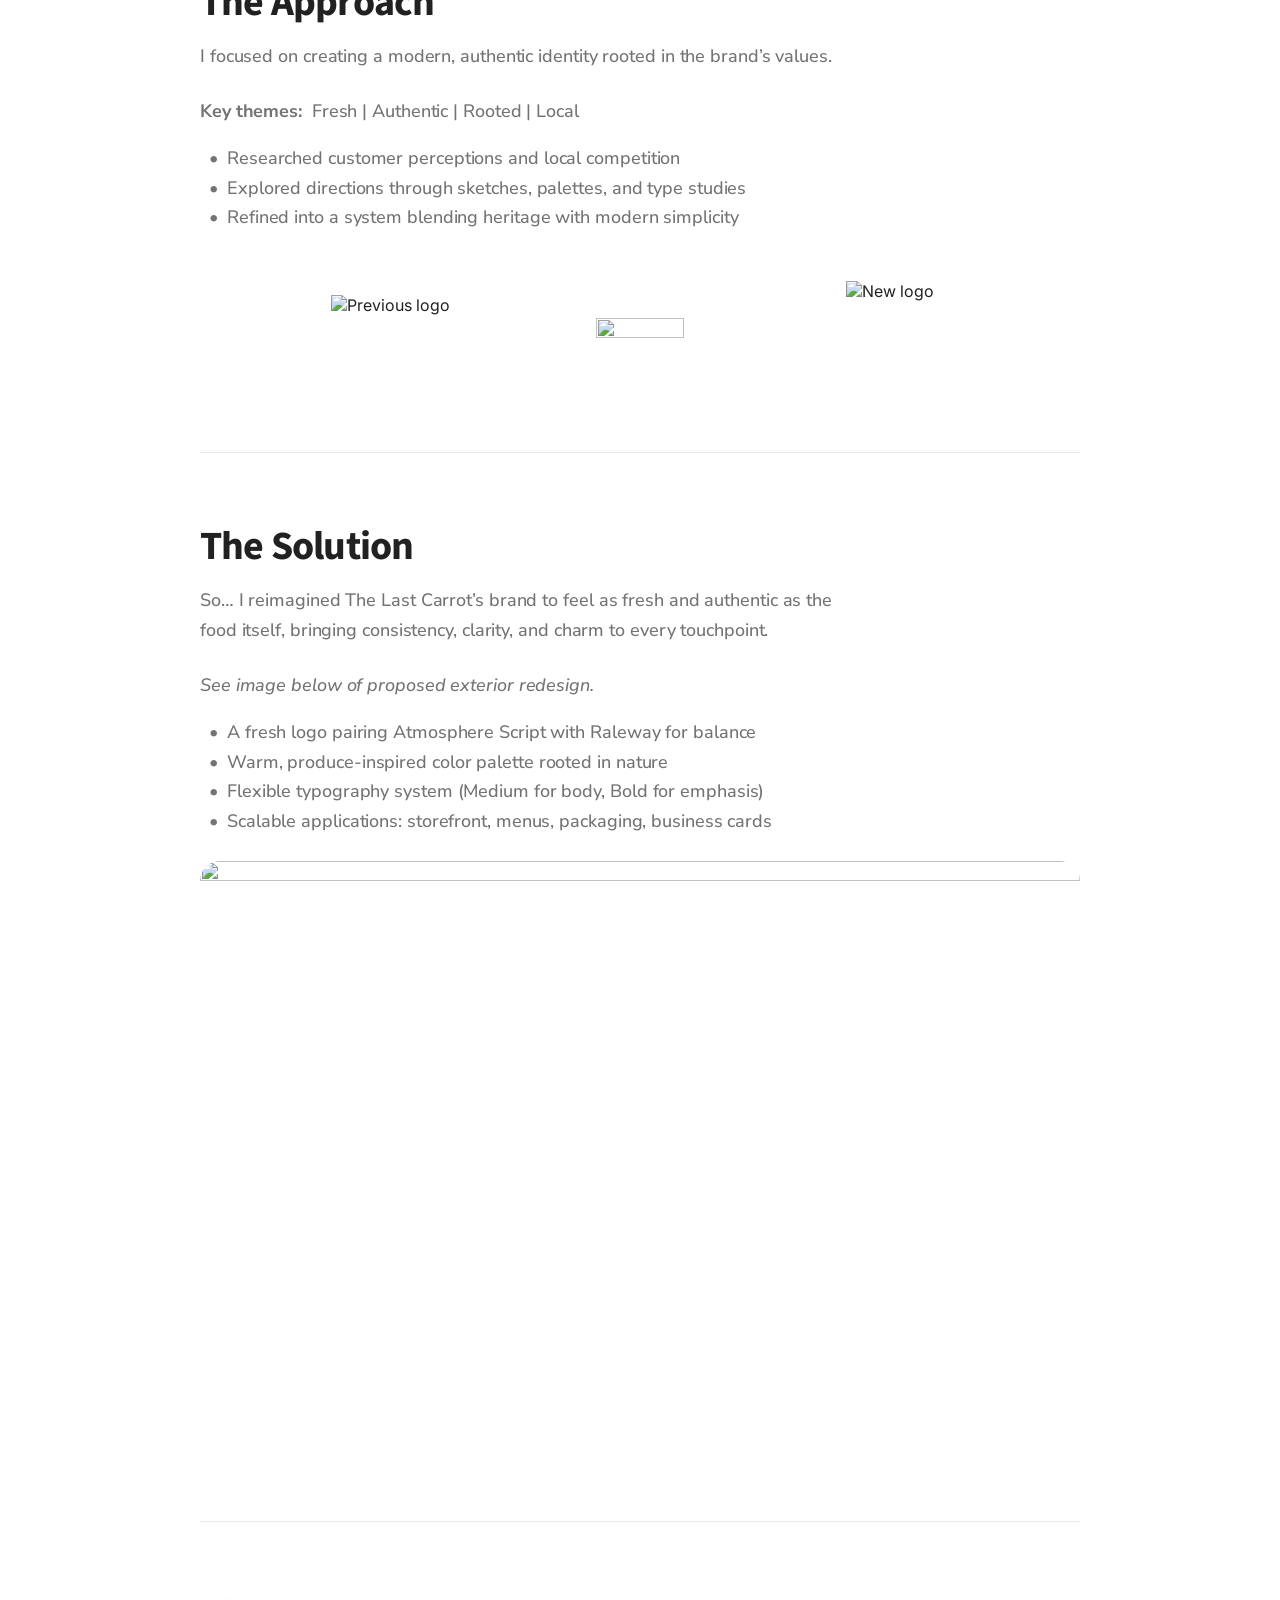
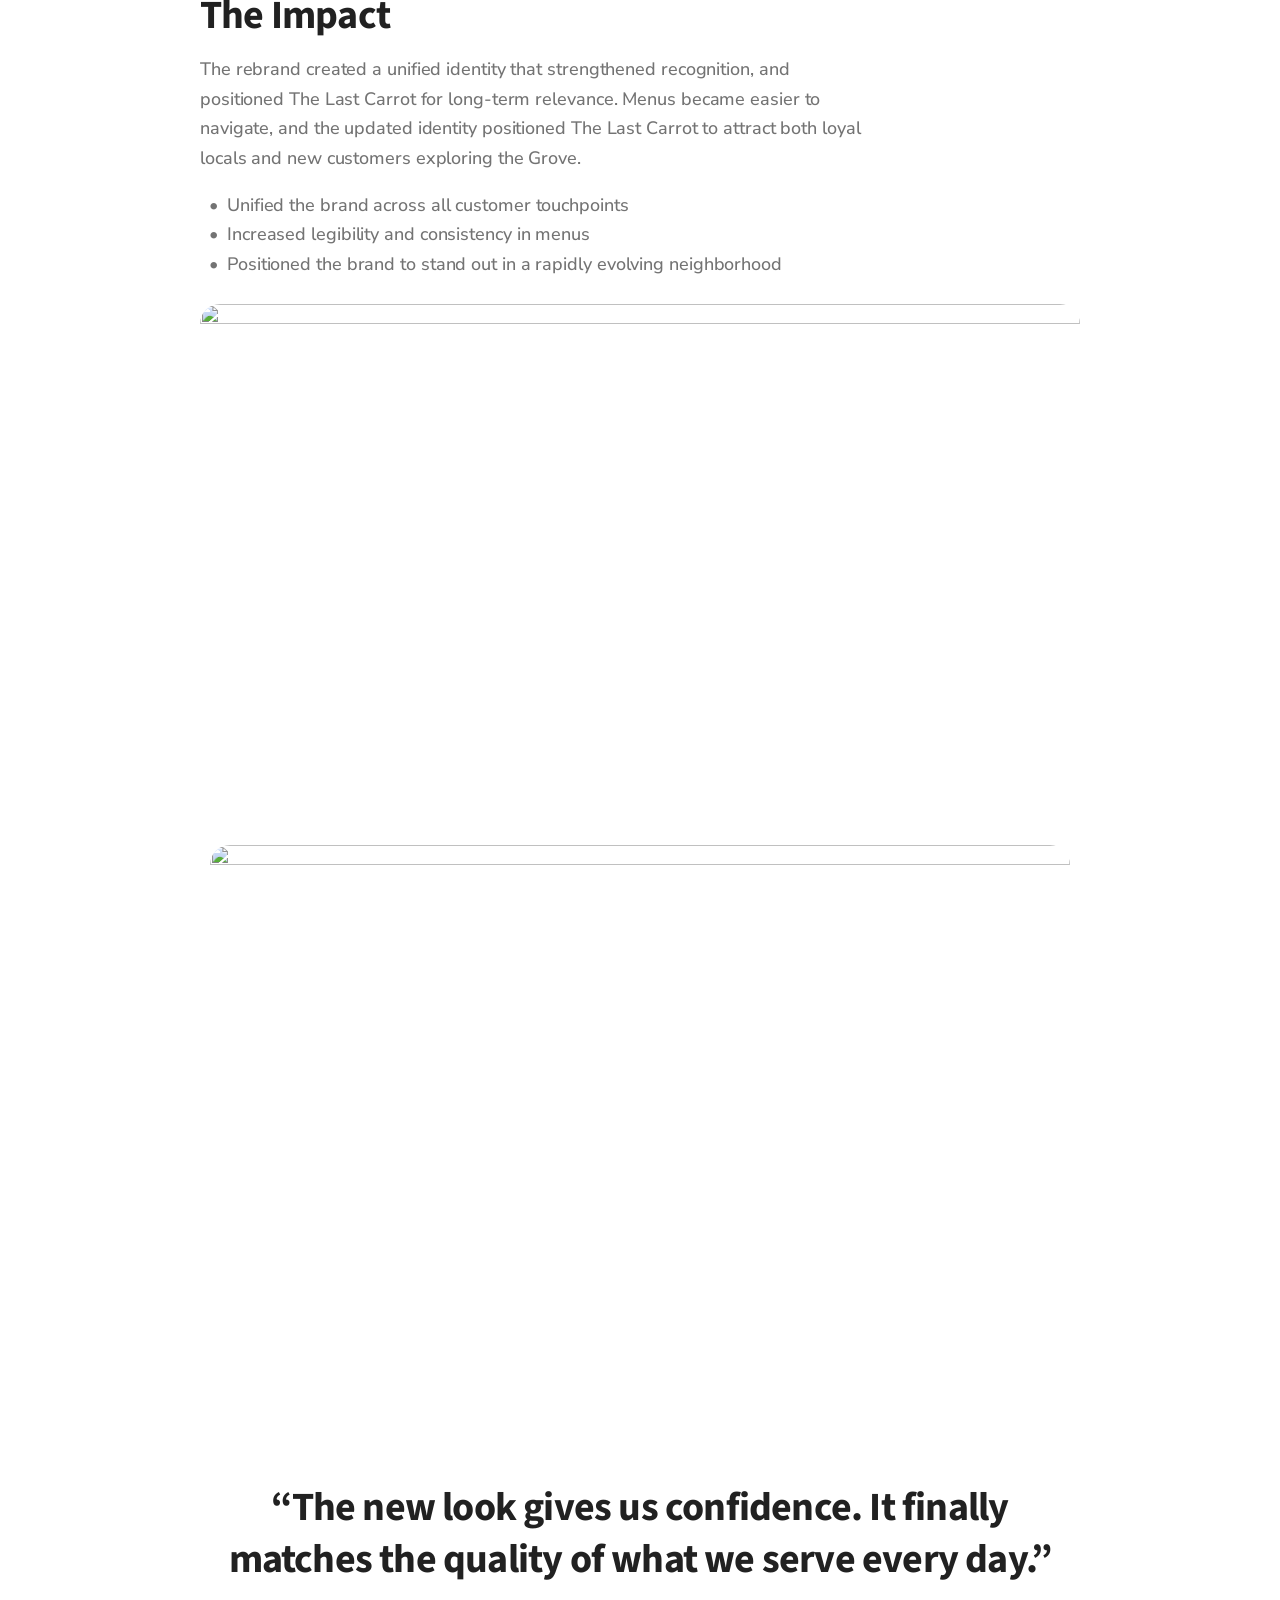
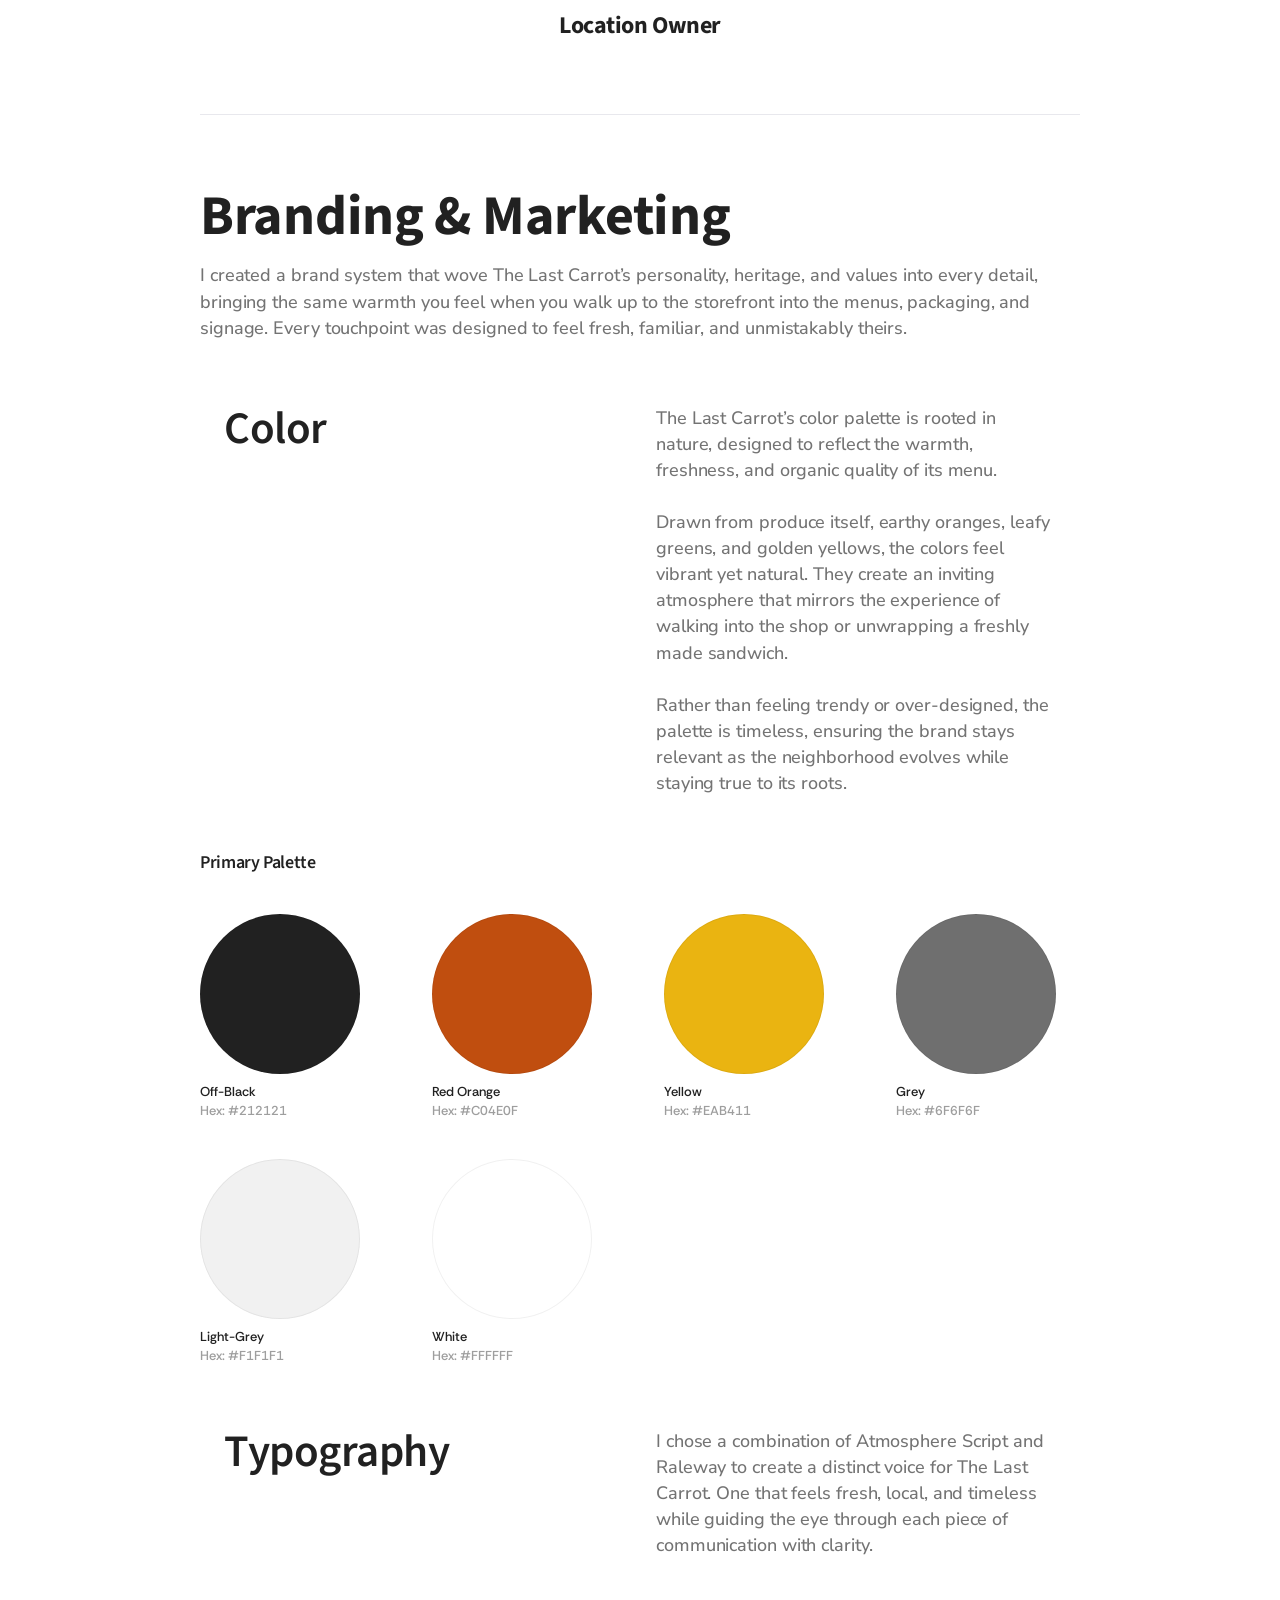
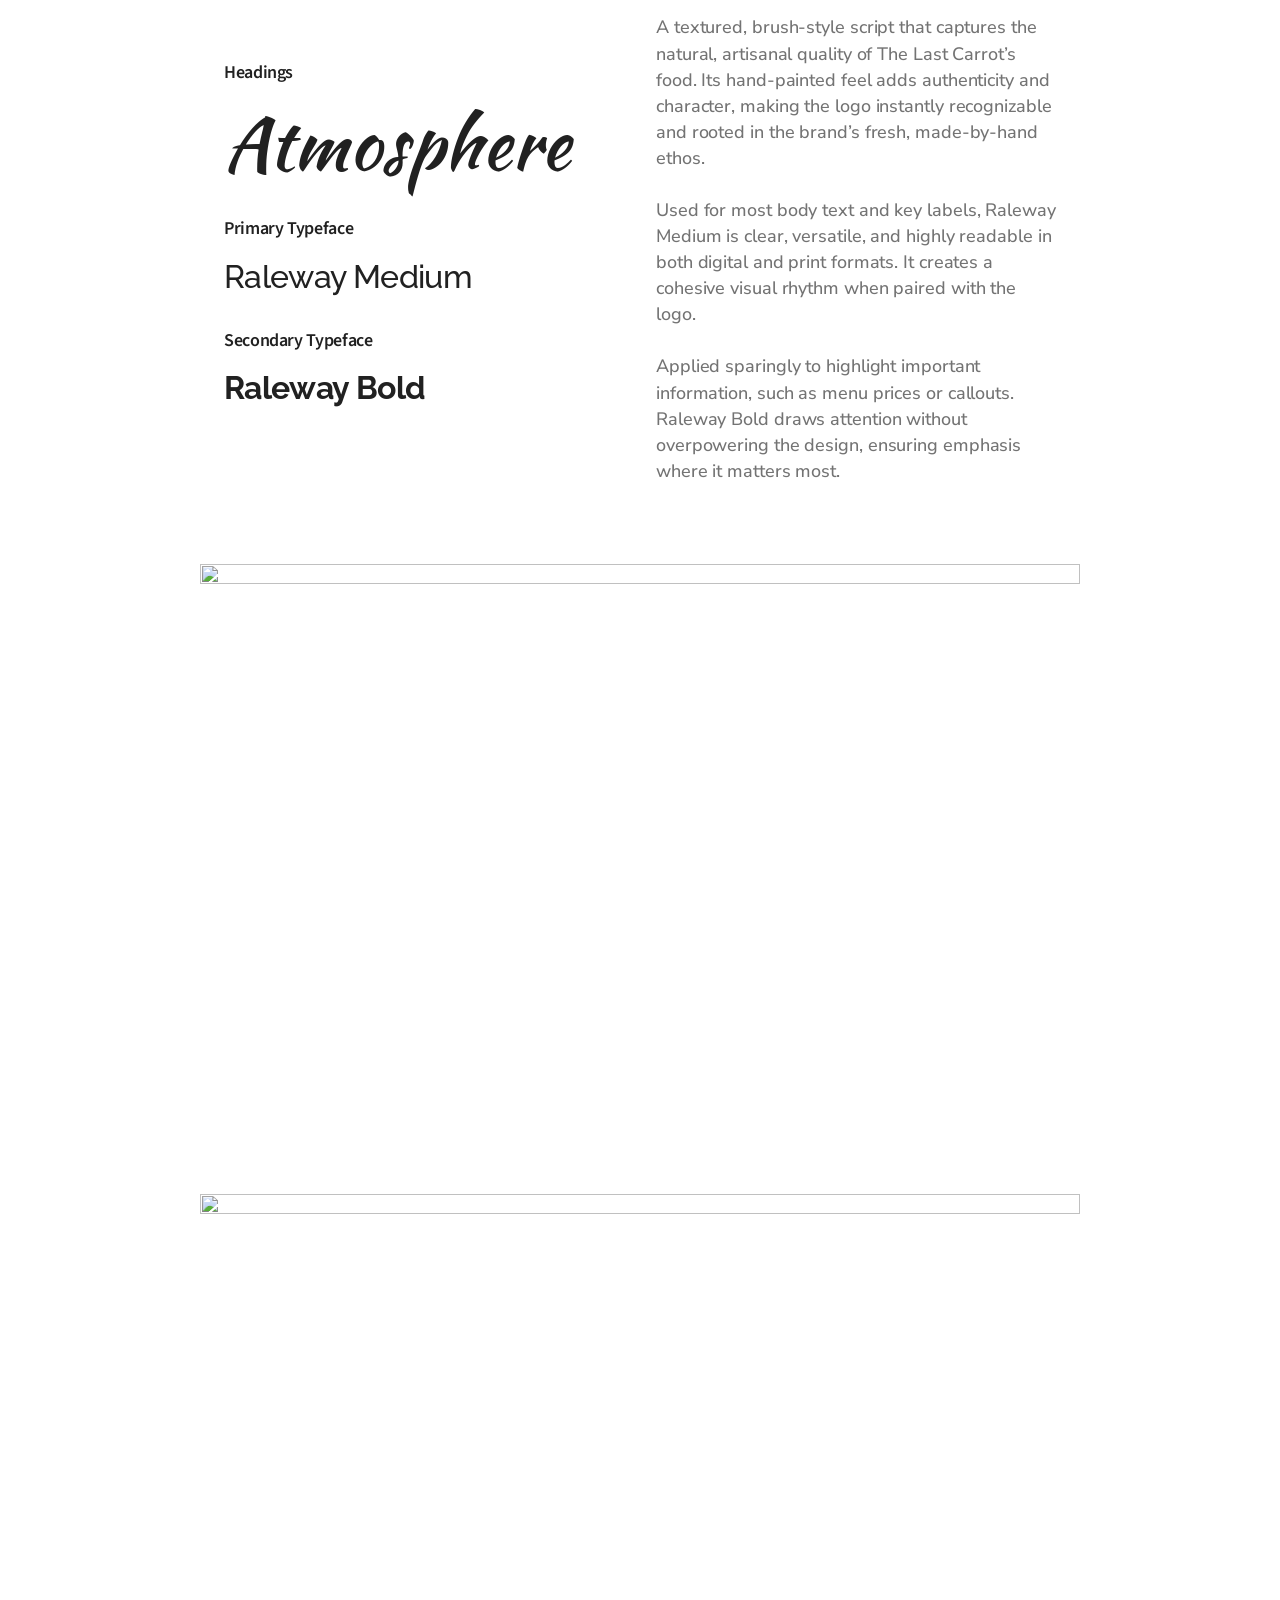
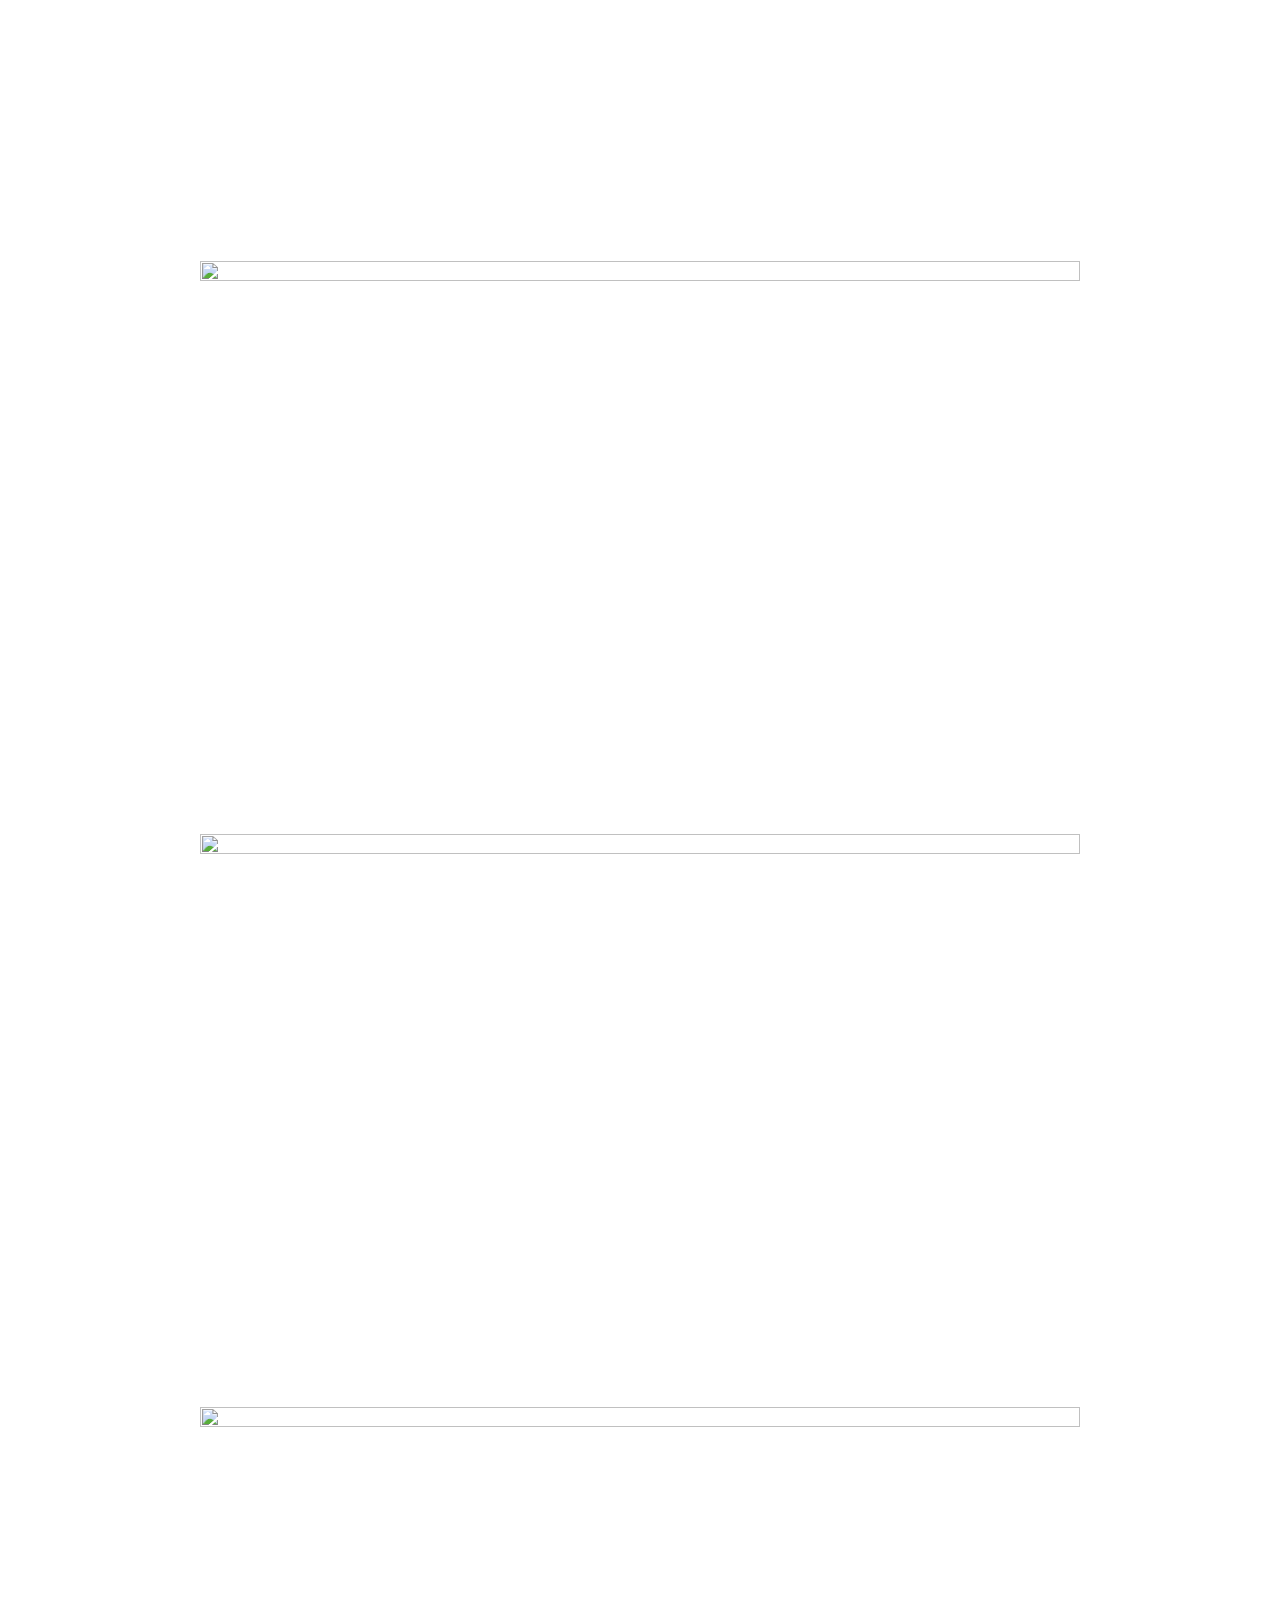
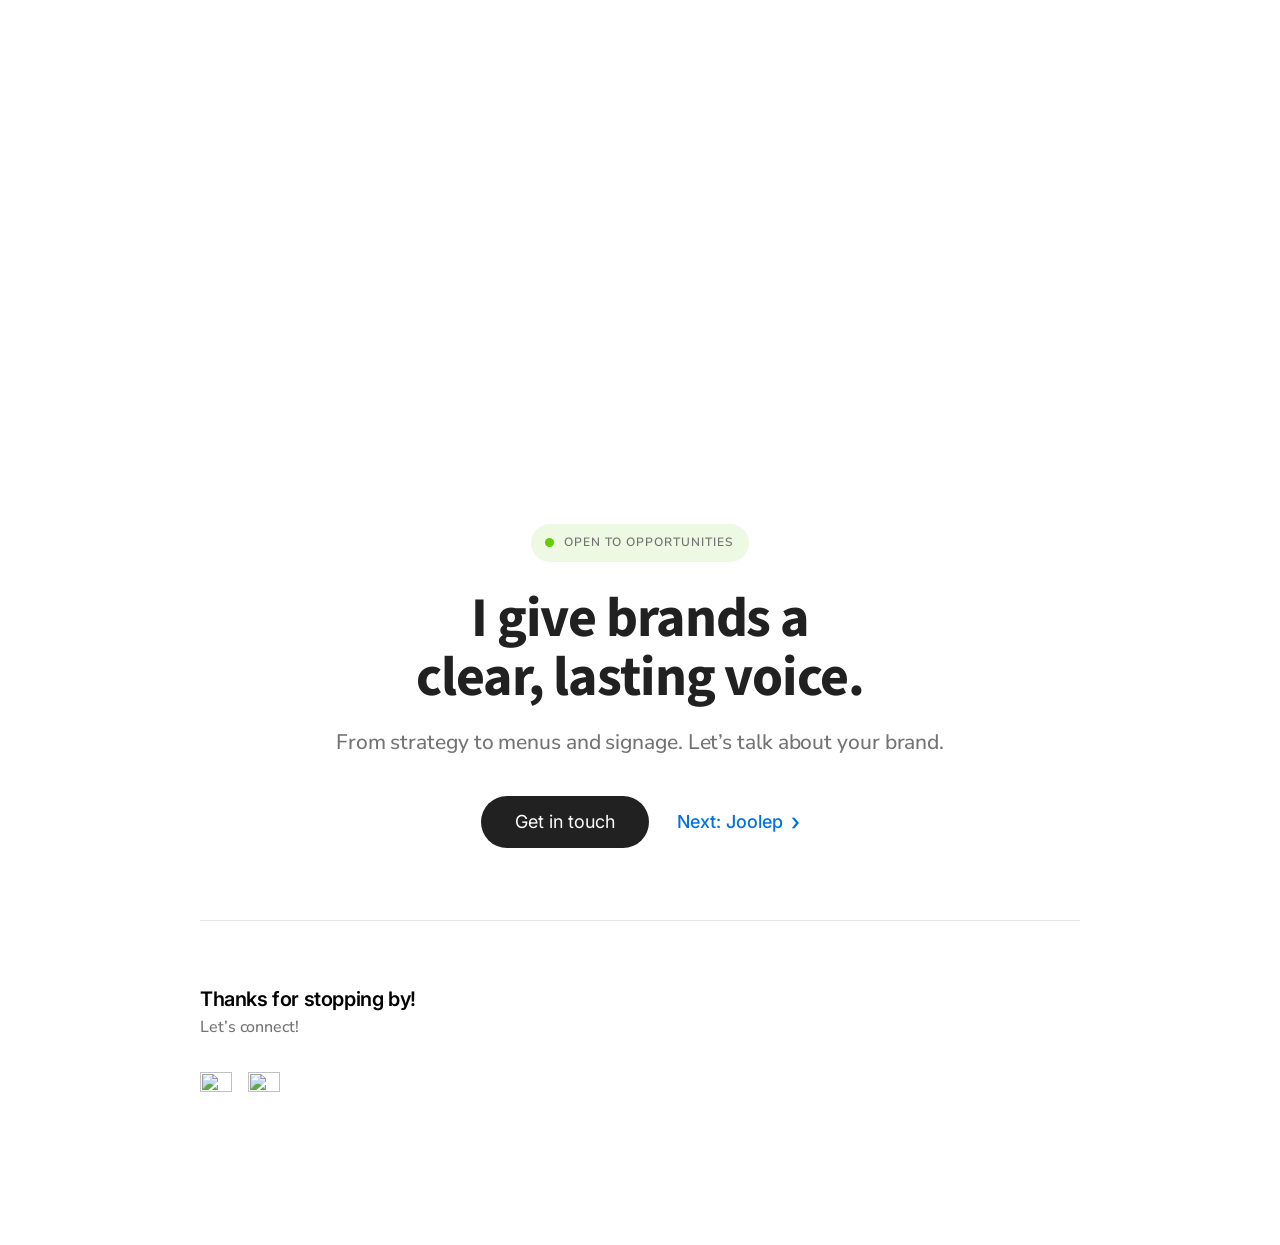
==== commit 98efc6c8: "TL;DR as grey summary box after intro; scrub dates and counts; tab stroke over back tab Co-Authored-" ====
--- a/PORTFOLIO/brandstrategy.html
+++ b/PORTFOLIO/brandstrategy.html
@@ -7,8 +7,9 @@
 <header class="hd"><nav class="nav"><a href="index.html" class="">Home</a><details class="cs"><summary class="on">Case Studies</summary><div class="menu"><a href="joolep.html">Joolep</a><a href="datacmsgov.html">Data.CMS.gov</a><a href="videography.html">Videography &amp; Photography</a><a href="brandstrategy.html">Brand strategy</a></div></details></nav></header>
 <main id="main">
 <header class="chd b"><p class="lbl">Brand Strategy</p><img src="https://dariusbounds.figma.site/_assets/v11/0ea1de14ad0556f40735d45712dfe91b40f085f2.png?h=512" width="199" height="245" class="clogo carrot" alt="The Last Carrot" loading="lazy"><p class="role2">Brand Strategist &amp; Product Designer</p>
-</header><section class="col glance rvx"><p class="tl">TL;DR</p><h2 class="hl">My goal, to modernize the identity while preserving its neighborhood charm.</h2><p class="tldr">A neighborhood restaurant’s identity, modernized without losing its charm.</p><dl><div><dt>Role</dt><dd>Brand Strategist &amp; Product Designer</dd></div><div><dt>Client</dt><dd>The Last Carrot</dd></div><div><dt>Scope</dt><dd>Strategy, identity, menus, signage</dd></div></dl></section>
+</header><section class="col glance rvx"><h2 class="hl">My goal, to modernize the identity while preserving its neighborhood charm.</h2></section>
 <section class="col s ov"><div class="ovt"><h2>Overview</h2><p>The Last Carrot is a Coconut Grove staple, loved for its healthy sandwiches, juices, and vegetarian-friendly menu. Despite its loyal following, the brand felt dated and inconsistent, lacking the freshness and quality of its food.</p><p class="g">My goal: modernize the look and feel while staying true to its roots.</p></div><img src="https://dariusbounds.figma.site/_assets/v11/3df3d69a749ca291d67fcd7b8af7efea3429e700.png" width="416" height="250" class="ovi" alt="" loading="lazy"></section>
+<section class="col tbx" aria-label="TL;DR"><div class="tbx-in"><p class="tl">TL;DR</p><dl><div><dt>What it is</dt><dd>A neighborhood restaurant’s identity, modernized without losing its charm.</dd></div><div><dt>Role</dt><dd>Brand Strategist &amp; Product Designer</dd></div><div><dt>Client</dt><dd>The Last Carrot</dd></div><div><dt>Scope</dt><dd>Strategy, identity, menus, signage</dd></div></dl></div></section>
 <section class="col s"><h2>The Challenge</h2><p>The brand felt dated and inconsistent. As the neighborhood grew, The Last Carrot risked being overshadowed by newer competitors, like Sweetgreen and Pura Vida.</p><img src="https://dariusbounds.figma.site/_assets/v11/deca16053b80a7797f5111f4290cd9d00a3cd971.png?w=1537" width="640" height="515" class="full" alt="" loading="lazy"></section>
 <div class="col qt"><blockquote>“The Grove’s changing so fast, we want to keep up but also stay true to ourselves.”</blockquote><cite>Location Owner</cite></div>
 <section class="col s"><h2>My Role</h2><p>Oversaw the complete brand refresh from strategy to execution.</p><ul class="cl"><li>Led brand strategy and visual redesign</li><li>Defined design principles: fresh, approachable, consistent</li><li>Built a scalable system for menus, signage, and digital touchpoints</li></ul></section>
--- a/PORTFOLIO/style.css
+++ b/PORTFOLIO/style.css
@@ -979,24 +979,24 @@
 .js .rv{transition:opacity 1s var(--ease),transform 1s var(--ease)}
 .js .rv:not(img){transform:translateY(14px)}
 
-/* ===== film band ===== */
-.filmband{margin-top:var(--sp-section);background:#14120f;color:#efe9df;position:relative;overflow:hidden;padding:56px 0 64px}
-.filmband::before{content:"";position:absolute;inset:0;pointer-events:none;opacity:.22;mix-blend-mode:overlay;background-image:url("data:image/svg+xml;utf8,<svg xmlns='http://www.w3.org/2000/svg' width='160' height='160'><filter id='n'><feTurbulence type='fractalNoise' baseFrequency='.9' numOctaves='2' stitchTiles='stitch'/><feColorMatrix values='0 0 0 0 1 0 0 0 0 1 0 0 0 0 1 0 0 0 .9 0'/></filter><rect width='160' height='160' filter='url(%23n)'/></svg>")}
-.fb-in{max-width:1180px;margin:0 auto;padding:0 var(--pad);position:relative}
-.fb-strip{display:grid;grid-template-columns:repeat(4,1fr);gap:14px;padding:30px 0;position:relative;
-background:
- repeating-linear-gradient(90deg,#14120f 0 10px,#efe9df 10px 22px,#14120f 22px 34px) top/100% 10px no-repeat,
- repeating-linear-gradient(90deg,#14120f 0 10px,#efe9df 10px 22px,#14120f 22px 34px) bottom/100% 10px no-repeat}
-.fb-strip::before,.fb-strip::after{content:"";position:absolute;left:0;right:0;height:10px;background:#14120f;opacity:0}
-.fr{margin:0;aspect-ratio:3/4;overflow:hidden;border-radius:3px;background:#000;box-shadow:0 0 0 1px rgba(239,233,223,.14)}
-.fr img{display:block;width:100%;height:100%;object-fit:cover;filter:saturate(.92) contrast(1.04);transition:transform 1.2s var(--ease),filter .6s}
-.fr:hover img{transform:scale(1.04);filter:saturate(1.05) contrast(1.06)}
-.fq{margin:44px 0 0;max-width:720px}
-.fq p{font:600 clamp(22px,2.6vw,32px)/1.3 var(--f-d);letter-spacing:-.01em;color:#f5efe6;text-wrap:balance;margin:0}
-.fb-link{display:inline-block;margin-top:22px;font:600 14px var(--f-l);color:#efe9df;text-decoration:none;border-bottom:1px solid rgba(239,233,223,.4);padding-bottom:3px;transition:border-color .3s}
-.fb-link:hover{border-color:#efe9df}
-@media(max-width:820px){.fb-strip{grid-template-columns:repeat(2,1fr)}.filmband{padding:40px 0 48px}}
-
 /* film grain on the About cards */
 .card::after{content:"";position:absolute;inset:0;pointer-events:none;opacity:.12;mix-blend-mode:overlay;background-image:url("data:image/svg+xml;utf8,<svg xmlns='http://www.w3.org/2000/svg' width='140' height='140'><filter id='n'><feTurbulence type='fractalNoise' baseFrequency='.85' numOctaves='2' stitchTiles='stitch'/><feColorMatrix values='0 0 0 0 1 0 0 0 0 1 0 0 0 0 1 0 0 0 .9 0'/></filter><rect width='140' height='140' filter='url(%23n)'/></svg>")}
 @media(prefers-reduced-motion:reduce){.fr img{transition:none}}
+
+/* ===== TL;DR box: a grey summary card after the intro ===== */
+.tbx{margin-top:40px}
+.tbx-in{background:#f5f5f7;border-radius:var(--r-md);padding:28px 32px 20px}
+.tbx .tl{margin:0 0 6px}
+.tbx dl{display:block;margin:0}
+.tbx dl>div{display:grid;grid-template-columns:132px 1fr;gap:4px 24px;padding:16px 0;border-top:1px solid #e4e4e8}
+.tbx dl>div:first-child{border-top:0}
+.tbx dt{font:600 12px/1.6 var(--f-l);letter-spacing:.08em;text-transform:uppercase;color:var(--g3);padding-top:3px}
+.tbx dd{margin:0;font:500 16px/1.55 var(--f-t);color:var(--g2)}
+.tbx dd.stat{display:flex;align-items:center;gap:10px;flex-wrap:wrap}
+@media(max-width:600px){.tbx-in{padding:22px 20px 14px}.tbx dl>div{grid-template-columns:1fr}}
+@media print{.tbx-in{background:none}}
+
+/* tabs: the baseline stroke runs across the back tab, not behind it */
+.case .tabs [role=tab][aria-selected=false],.case .tabs.ready button[aria-selected=false]{border-bottom:1px solid #d9d9de}
+.case .tbx{max-width:880px;width:calc(100% - 2*var(--pad))}
+.case .tbx-in{max-width:680px}
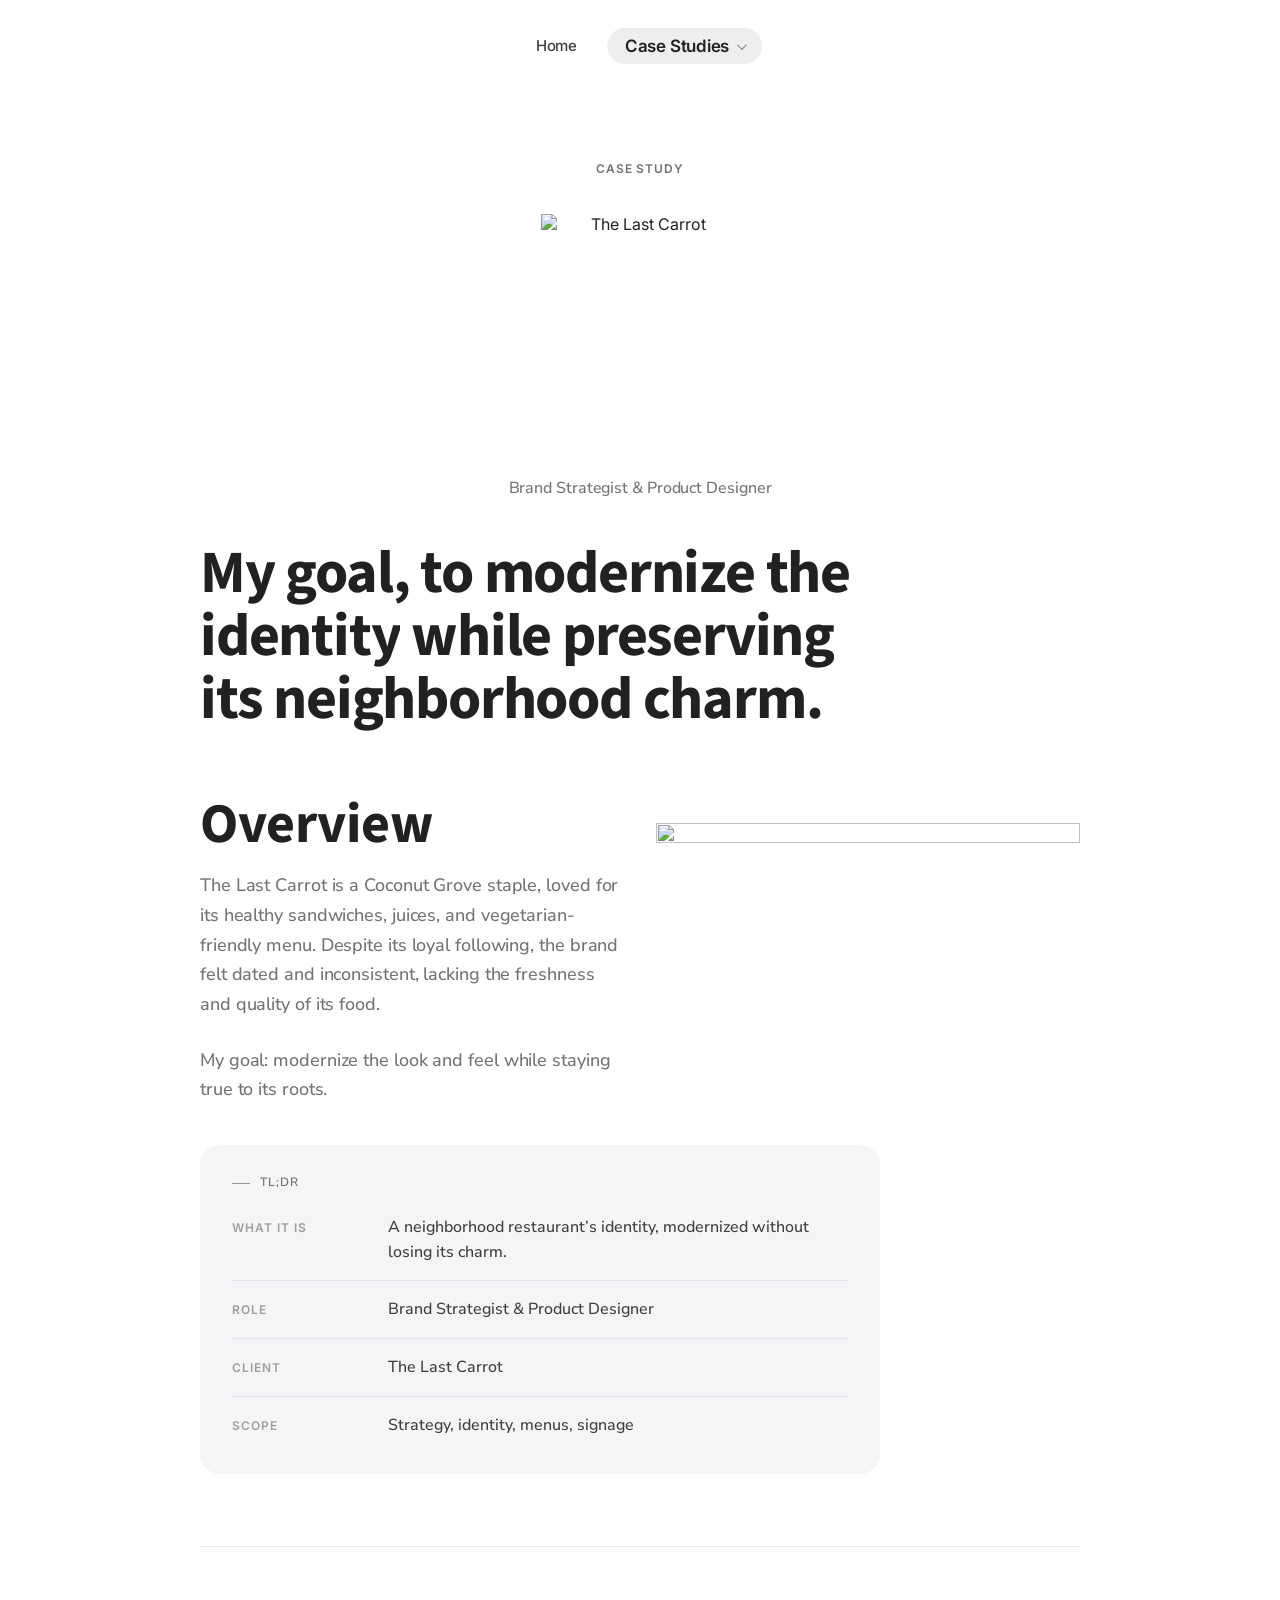
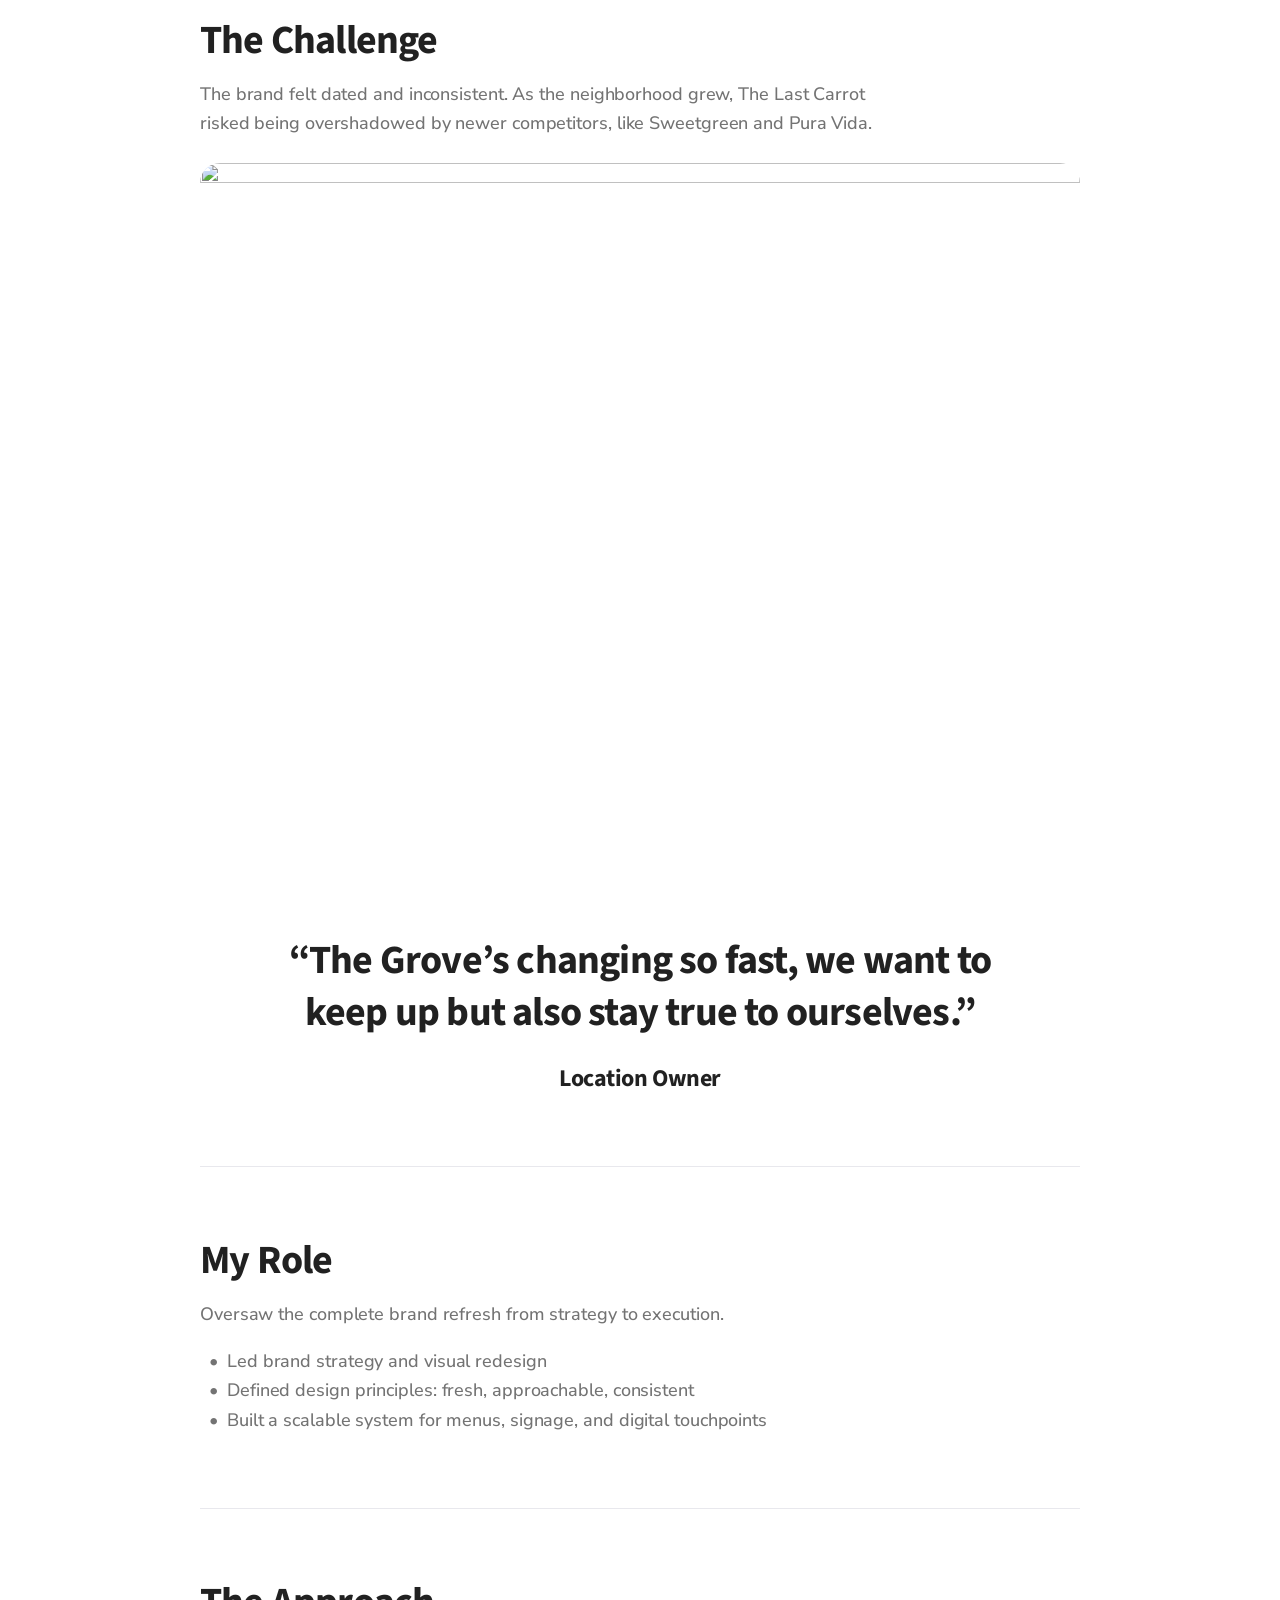
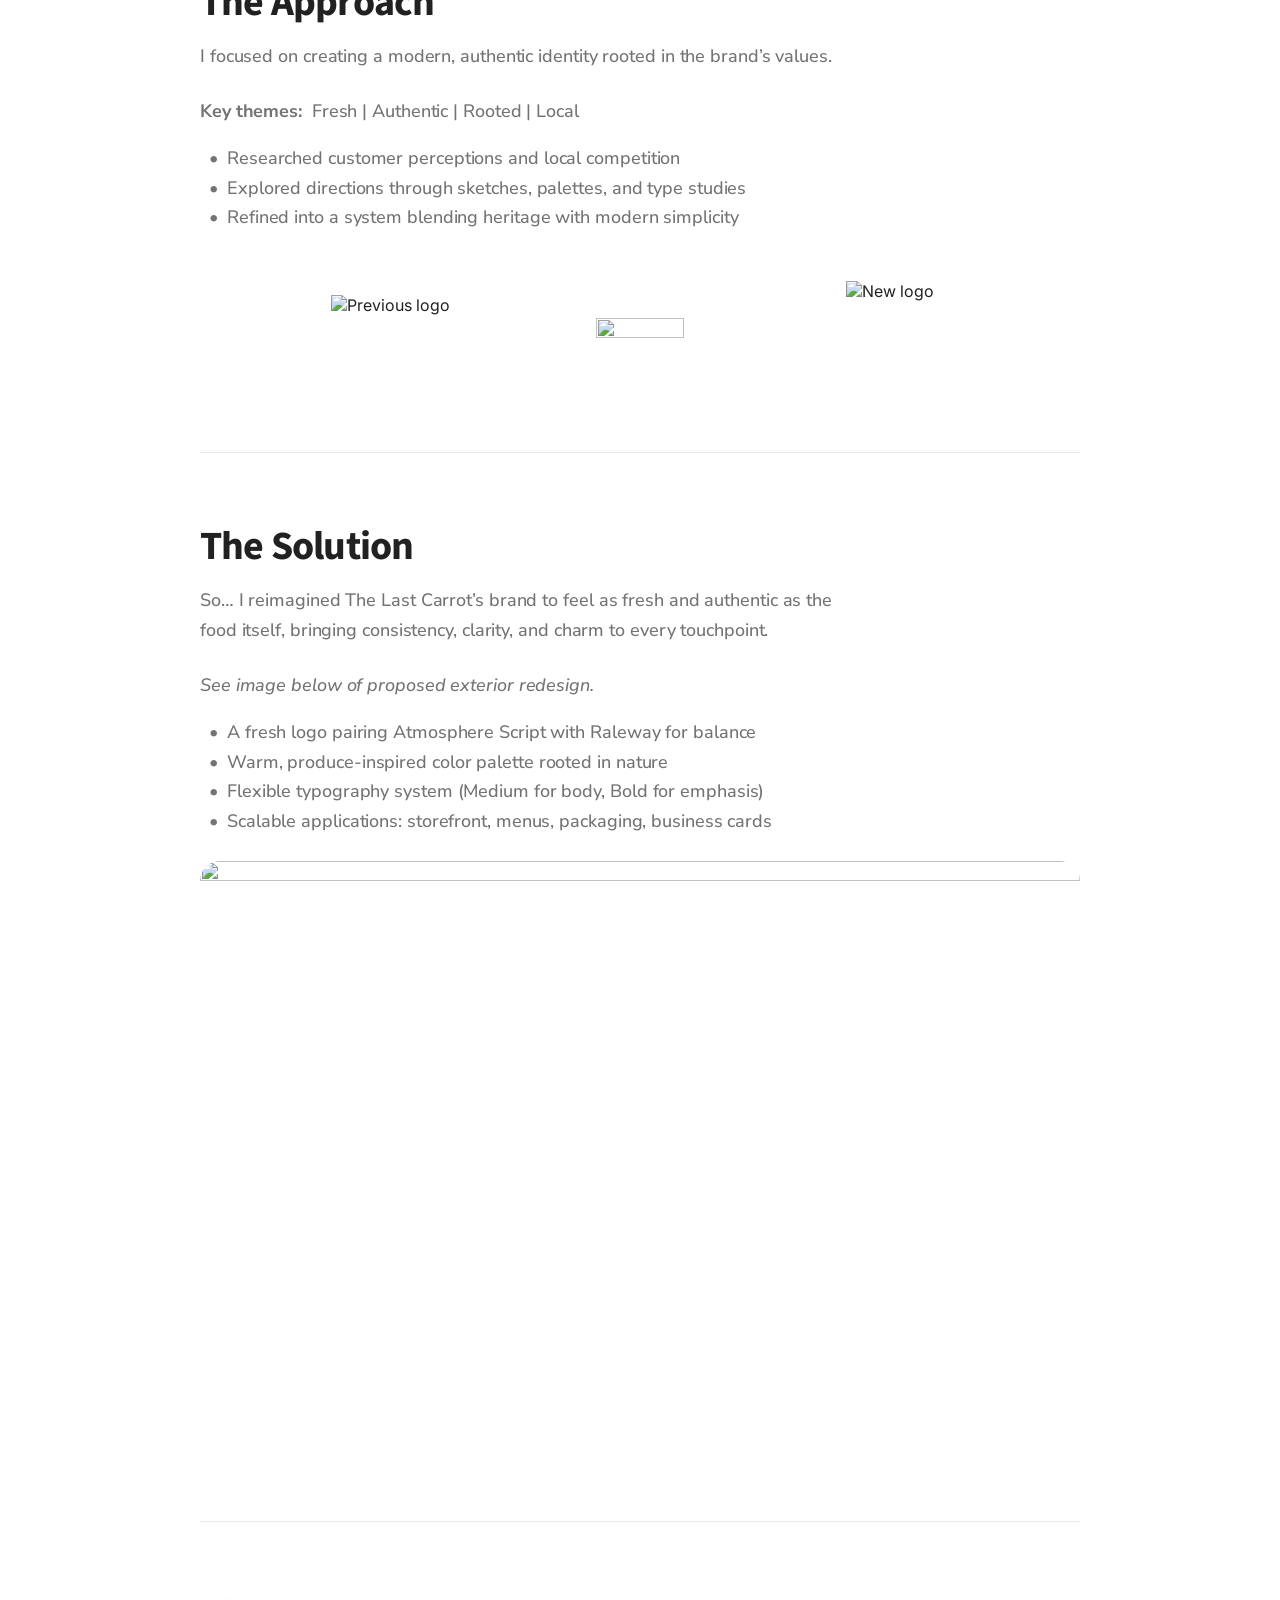
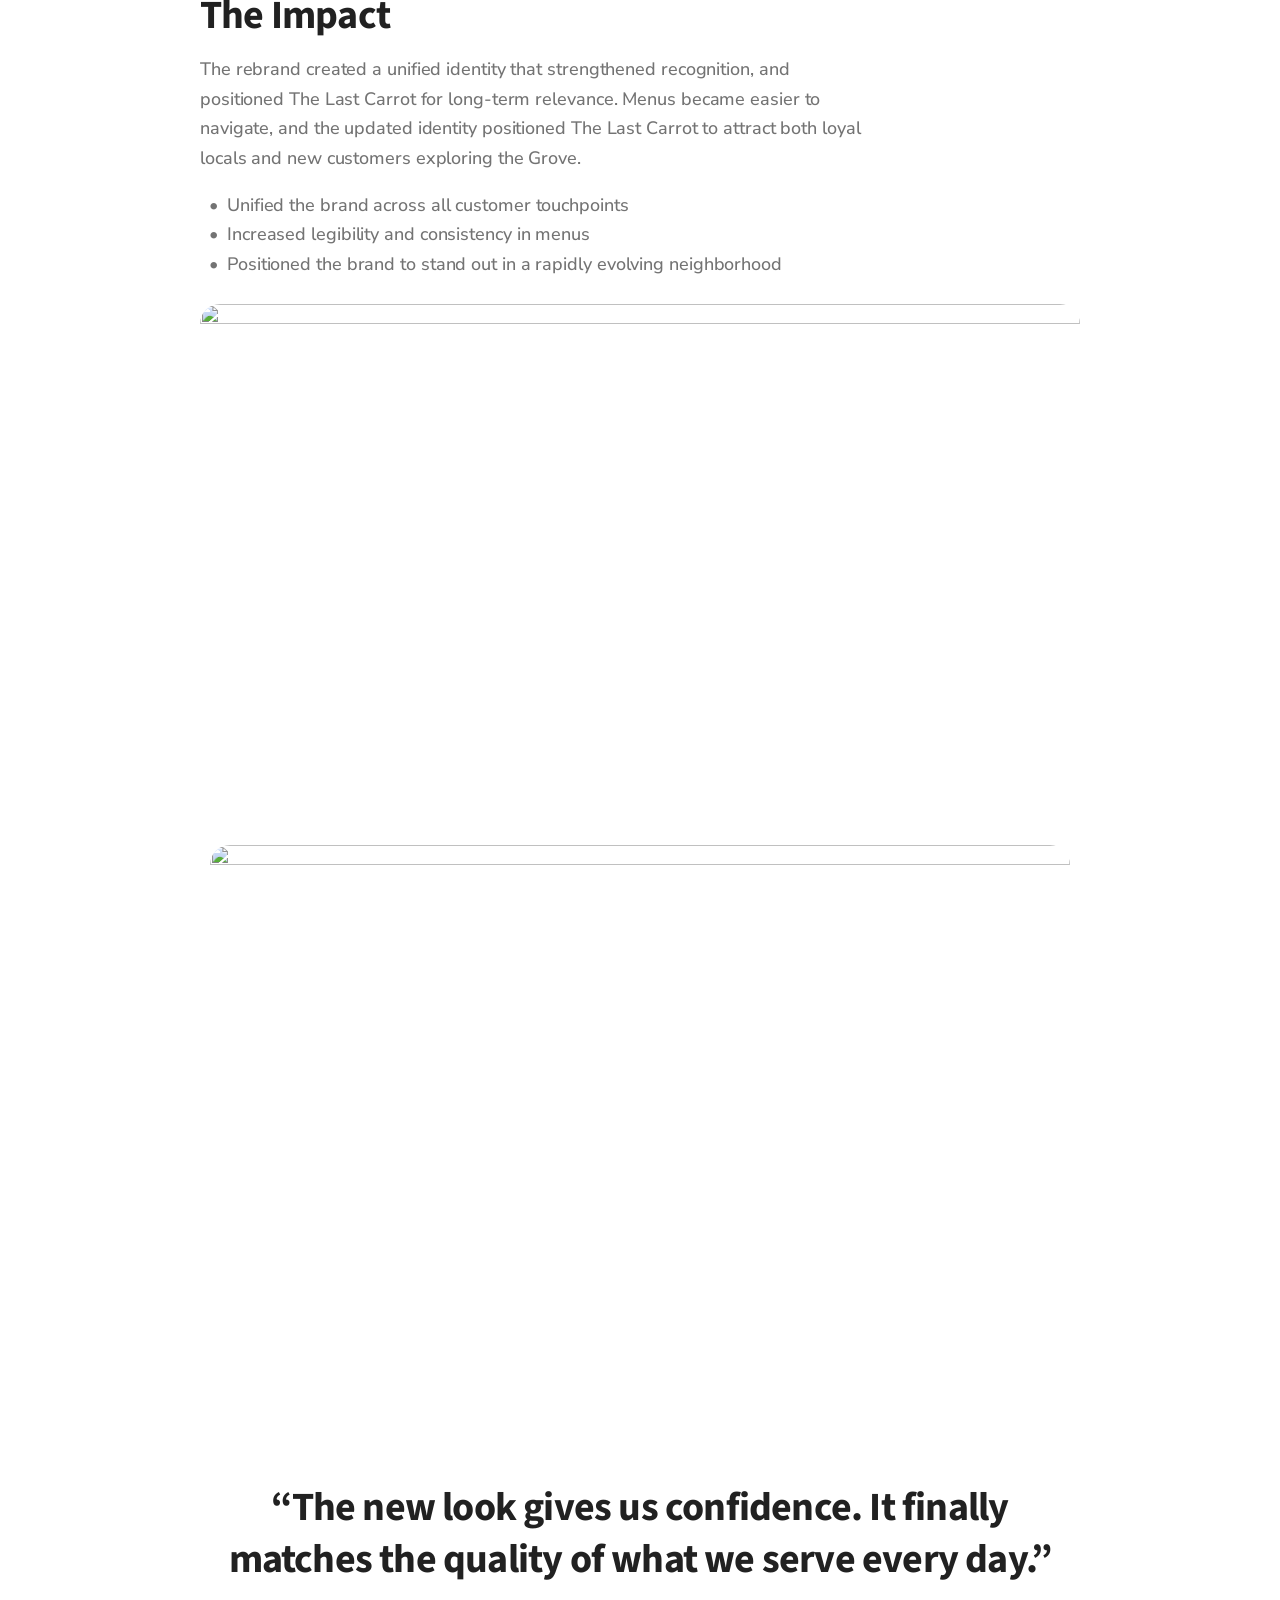
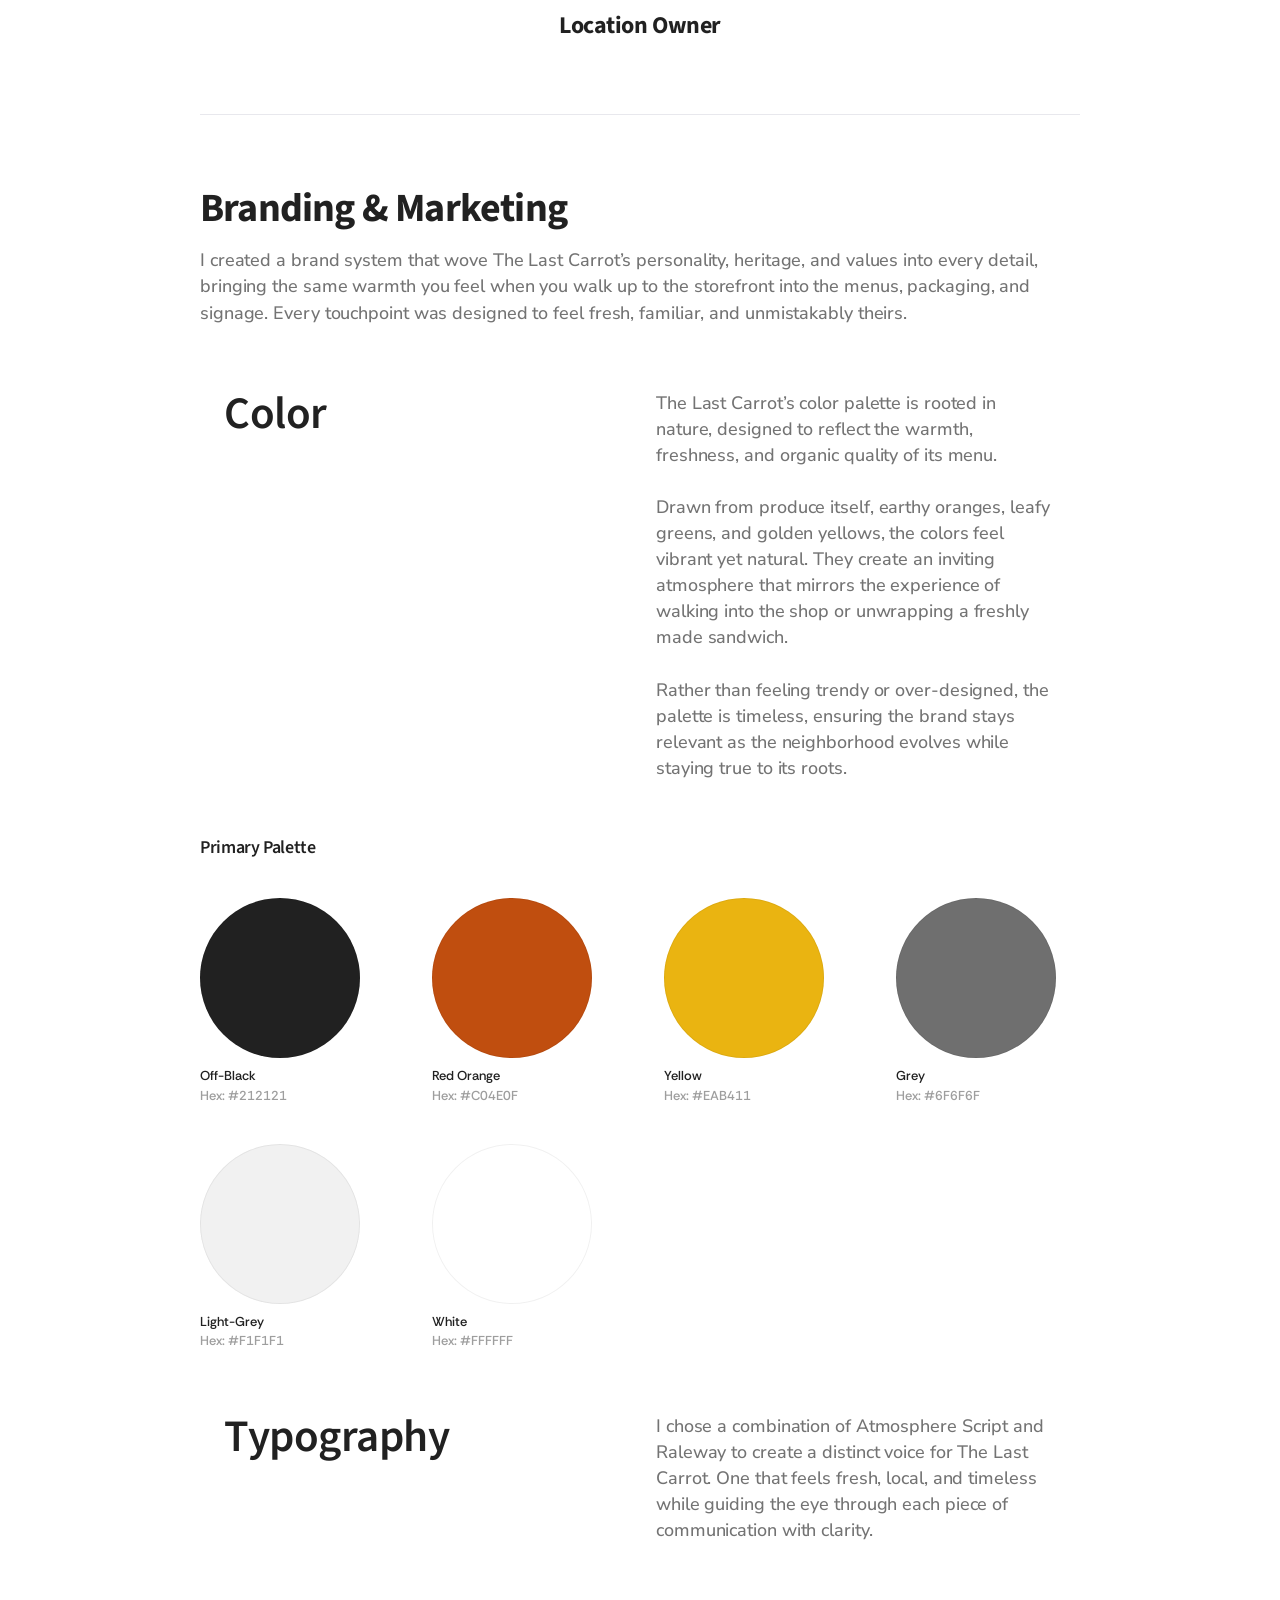
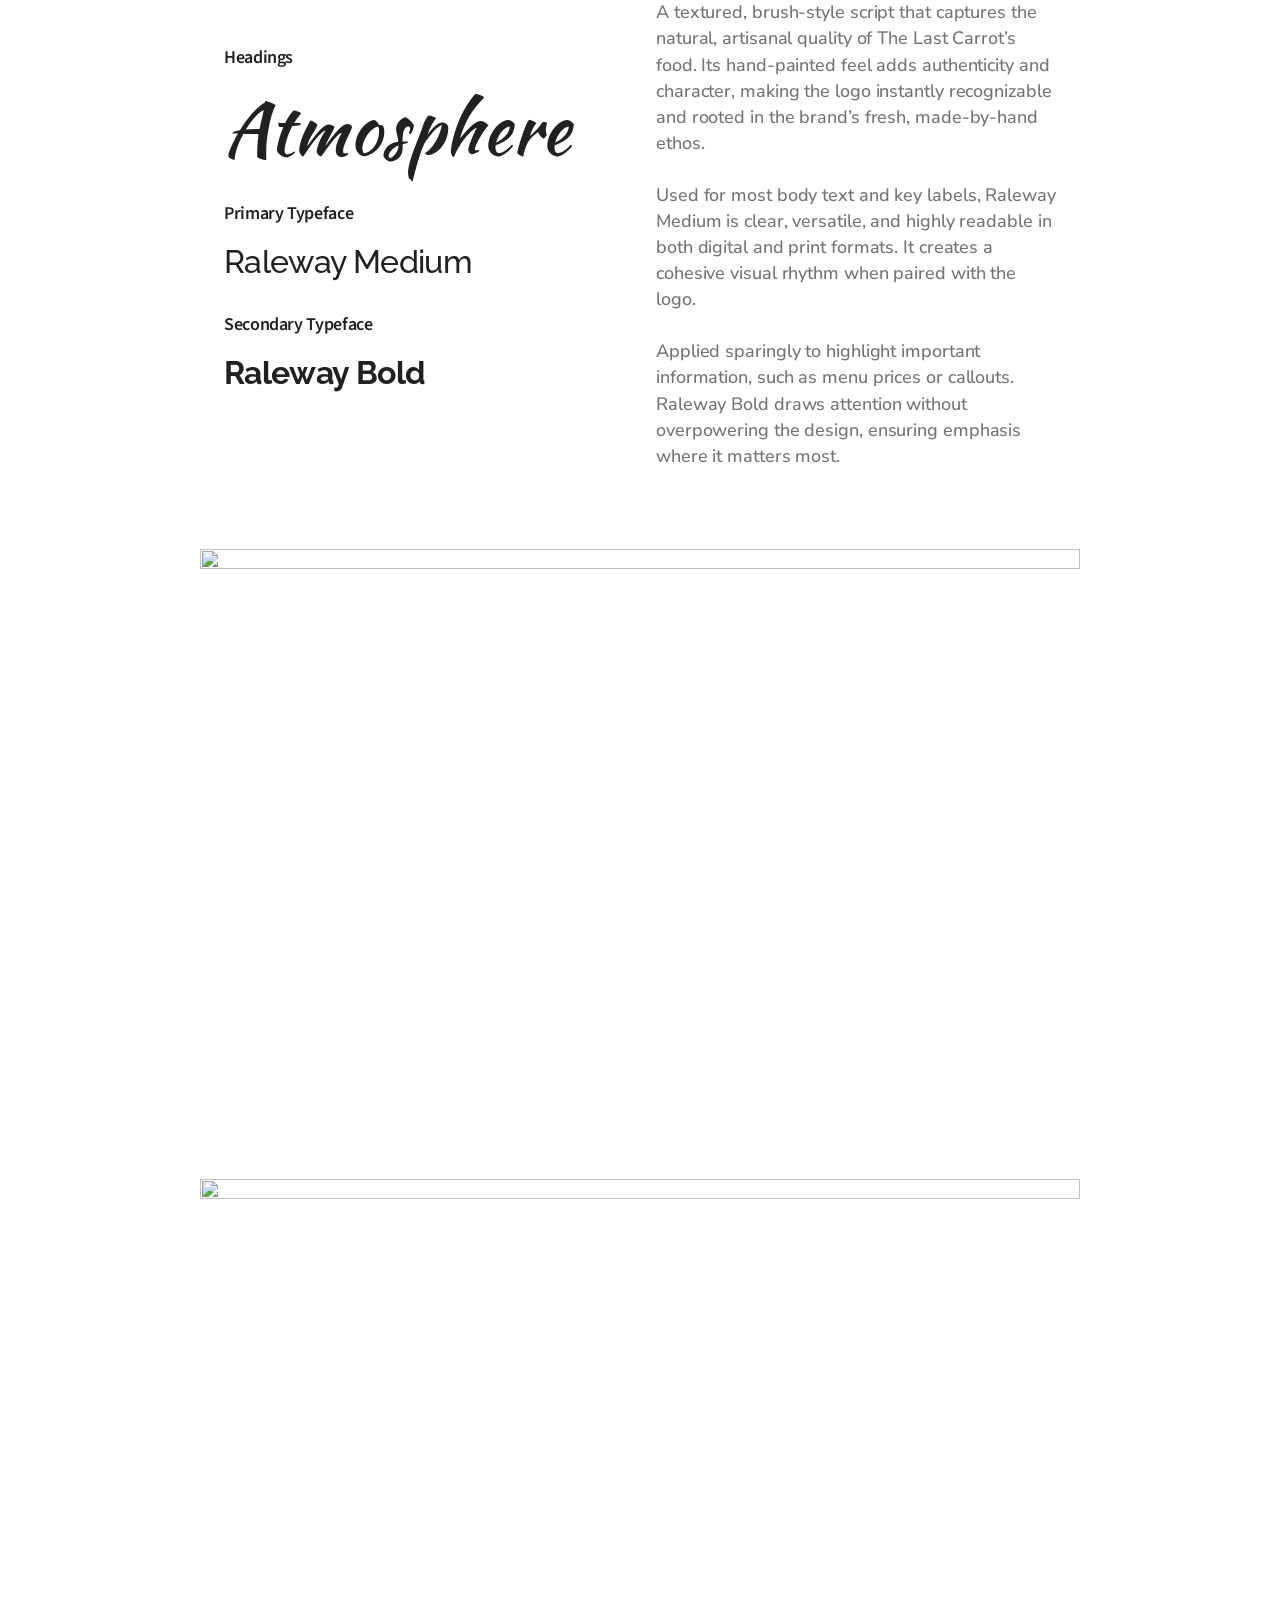
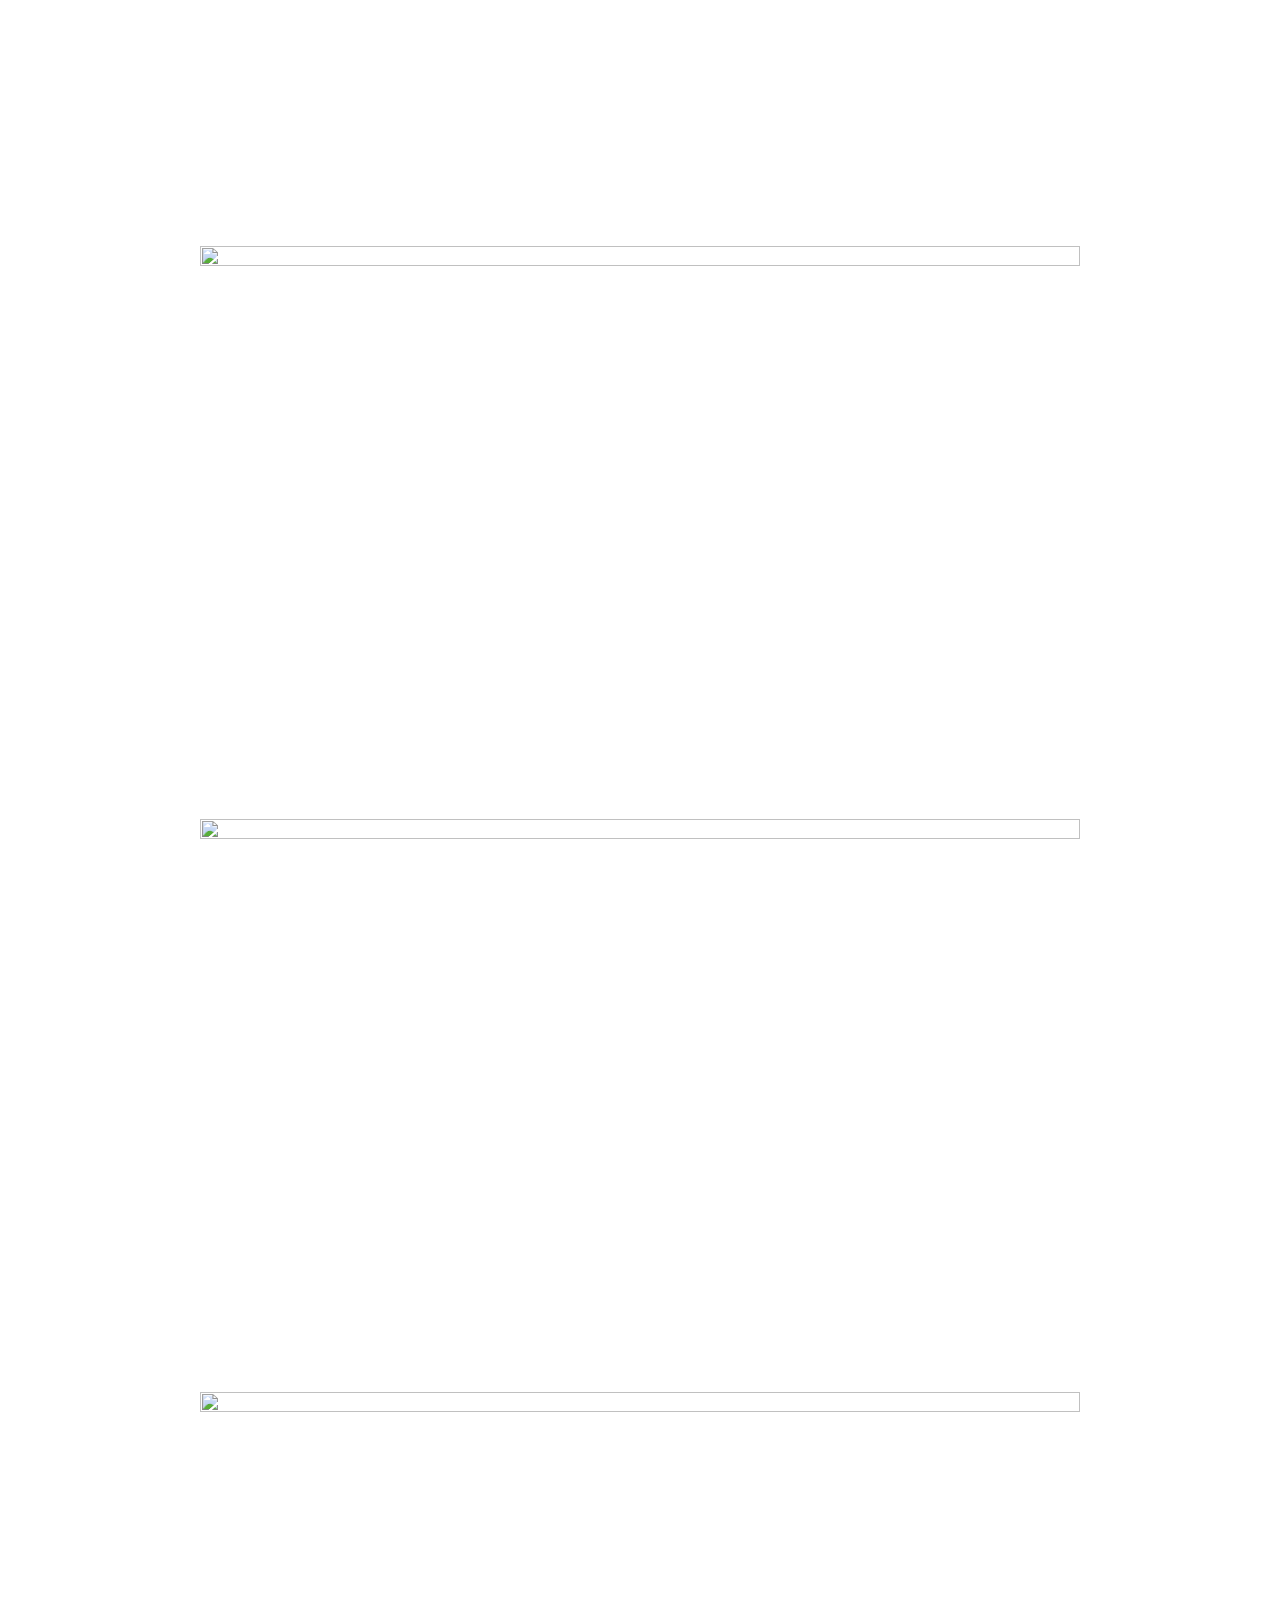
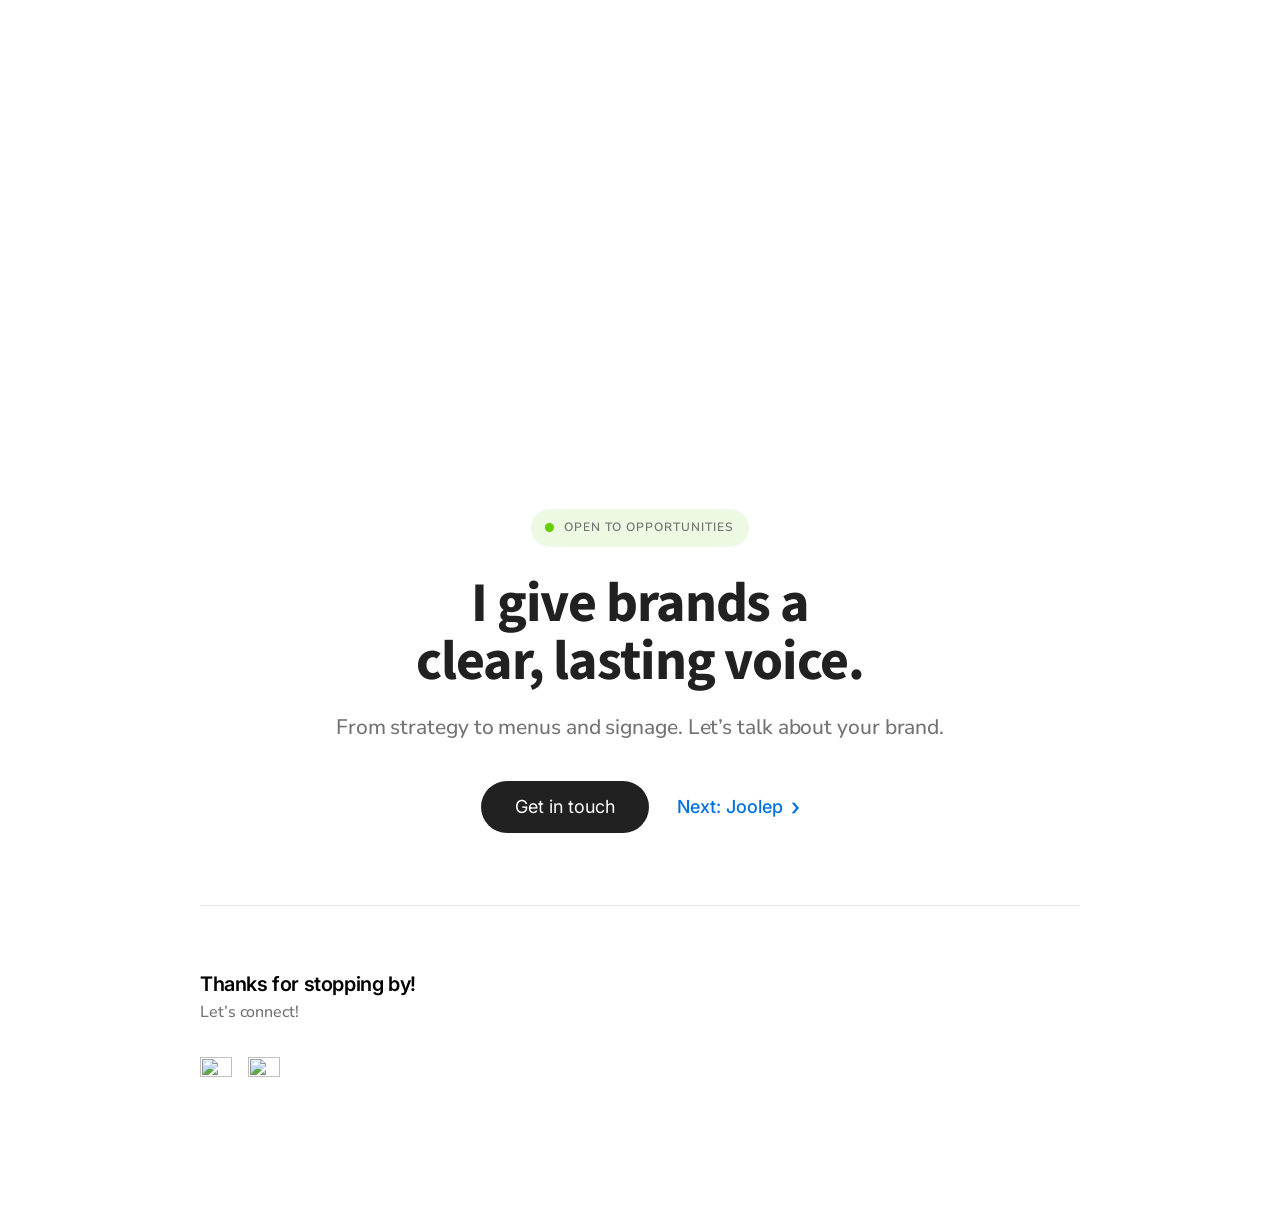
==== commit 29d2a855: "Consistency pass: titles, labels, heroes, role wording Co-Authored-By: Claude Sonnet 5.5 <noreply@an" ====
--- a/PORTFOLIO/brandstrategy.html
+++ b/PORTFOLIO/brandstrategy.html
@@ -6,7 +6,7 @@
 <body class="case"><a class="skip" href="#main">Skip to main content</a>
 <header class="hd"><nav class="nav"><a href="index.html" class="">Home</a><details class="cs"><summary class="on">Case Studies</summary><div class="menu"><a href="joolep.html">Joolep</a><a href="datacmsgov.html">Data.CMS.gov</a><a href="videography.html">Videography &amp; Photography</a><a href="brandstrategy.html">Brand strategy</a></div></details></nav></header>
 <main id="main">
-<header class="chd b"><p class="lbl">Brand Strategy</p><img src="https://dariusbounds.figma.site/_assets/v11/0ea1de14ad0556f40735d45712dfe91b40f085f2.png?h=512" width="199" height="245" class="clogo carrot" alt="The Last Carrot" loading="lazy"><p class="role2">Brand Strategist &amp; Product Designer</p>
+<header class="chd b"><p class="lbl">Case Study</p><img src="https://dariusbounds.figma.site/_assets/v11/0ea1de14ad0556f40735d45712dfe91b40f085f2.png?h=512" width="199" height="245" class="clogo carrot" alt="The Last Carrot" loading="lazy"><p class="role2">Brand Strategist &amp; Product Designer</p>
 </header><section class="col glance rvx"><h2 class="hl">My goal, to modernize the identity while preserving its neighborhood charm.</h2></section>
 <section class="col s ov"><div class="ovt"><h2>Overview</h2><p>The Last Carrot is a Coconut Grove staple, loved for its healthy sandwiches, juices, and vegetarian-friendly menu. Despite its loyal following, the brand felt dated and inconsistent, lacking the freshness and quality of its food.</p><p class="g">My goal: modernize the look and feel while staying true to its roots.</p></div><img src="https://dariusbounds.figma.site/_assets/v11/3df3d69a749ca291d67fcd7b8af7efea3429e700.png" width="416" height="250" class="ovi" alt="" loading="lazy"></section>
 <section class="col tbx" aria-label="TL;DR"><div class="tbx-in"><p class="tl">TL;DR</p><dl><div><dt>What it is</dt><dd>A neighborhood restaurant’s identity, modernized without losing its charm.</dd></div><div><dt>Role</dt><dd>Brand Strategist &amp; Product Designer</dd></div><div><dt>Client</dt><dd>The Last Carrot</dd></div><div><dt>Scope</dt><dd>Strategy, identity, menus, signage</dd></div></dl></div></section>
--- a/PORTFOLIO/style.css
+++ b/PORTFOLIO/style.css
@@ -1000,3 +1000,6 @@
 .case .tabs [role=tab][aria-selected=false],.case .tabs.ready button[aria-selected=false]{border-bottom:1px solid #d9d9de}
 .case .tbx{max-width:880px;width:calc(100% - 2*var(--pad))}
 .case .tbx-in{max-width:680px}
+
+/* consistency: every section title uses the same size, in wide and narrow sections */
+.wide.s>h2,.wide>h2.x{font-family:var(--f-d);font-weight:700;font-size:var(--t-h2);line-height:1.12;letter-spacing:-.02em}
